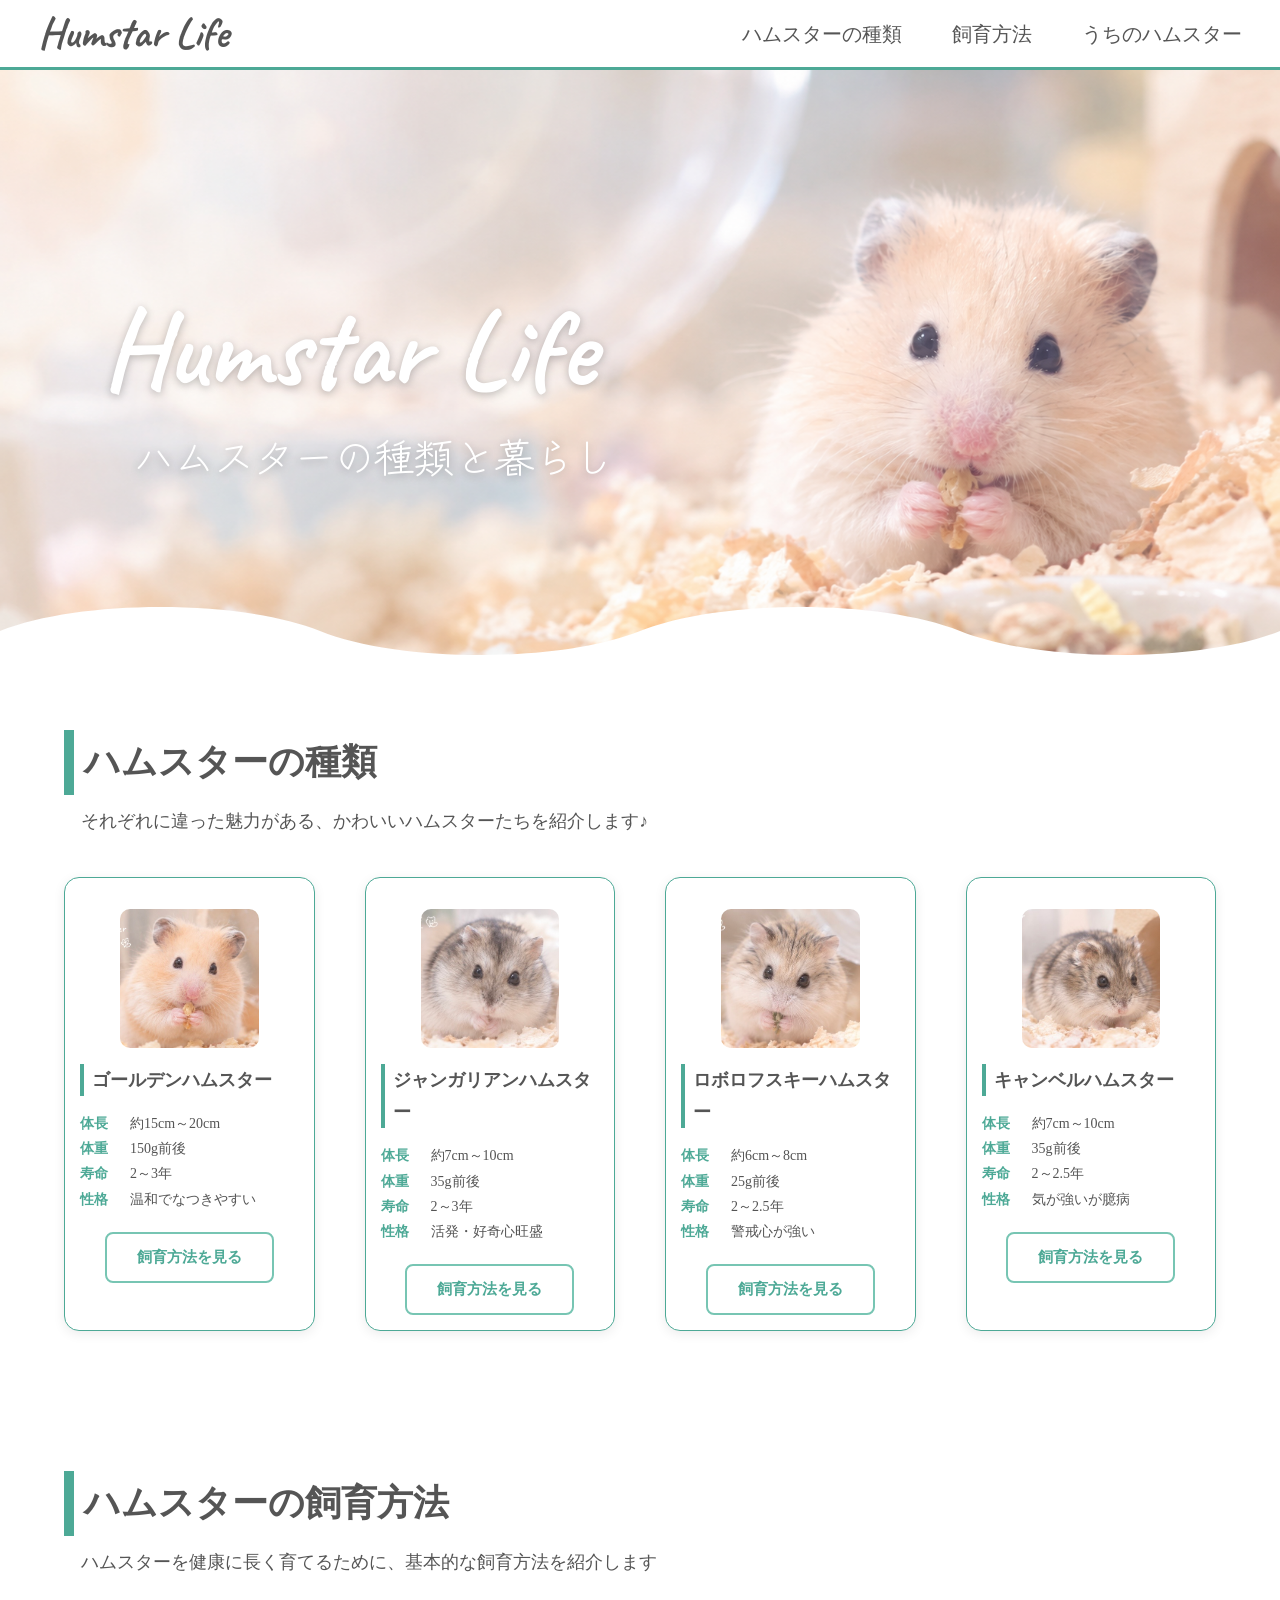
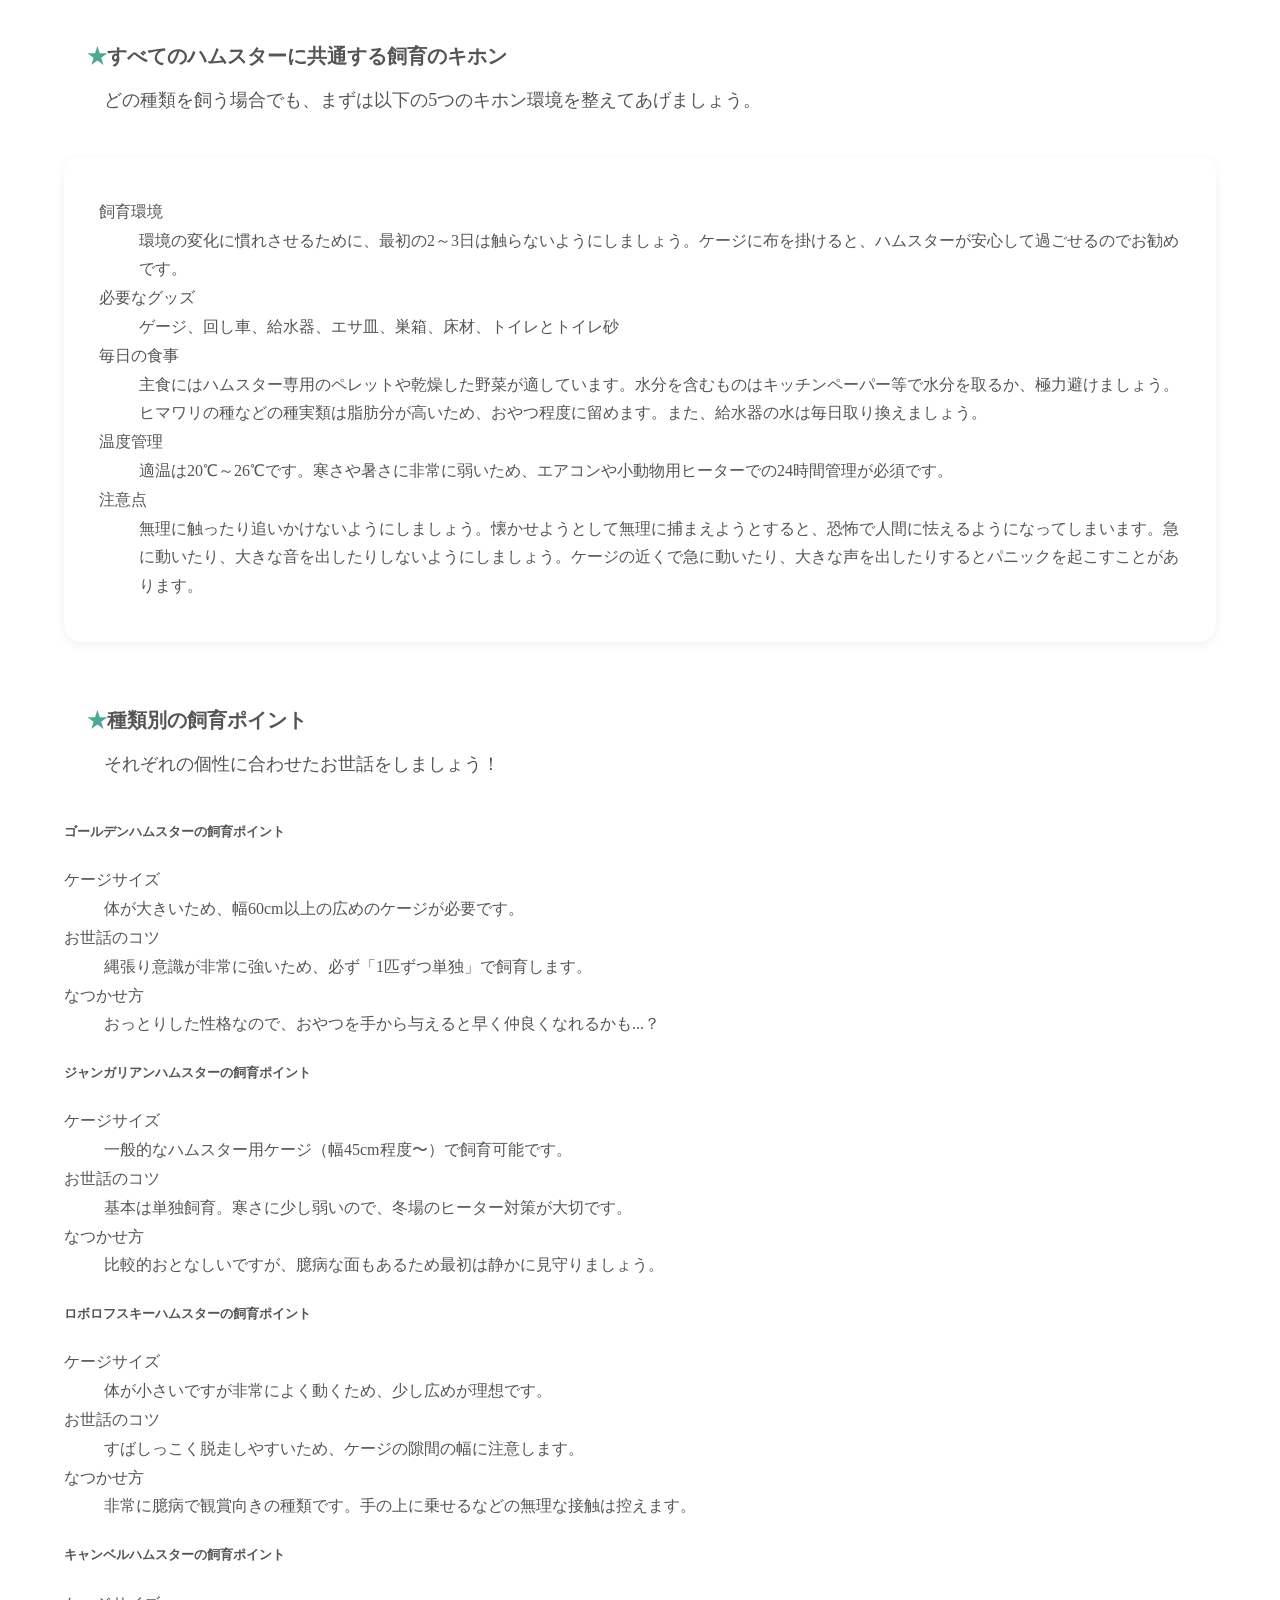
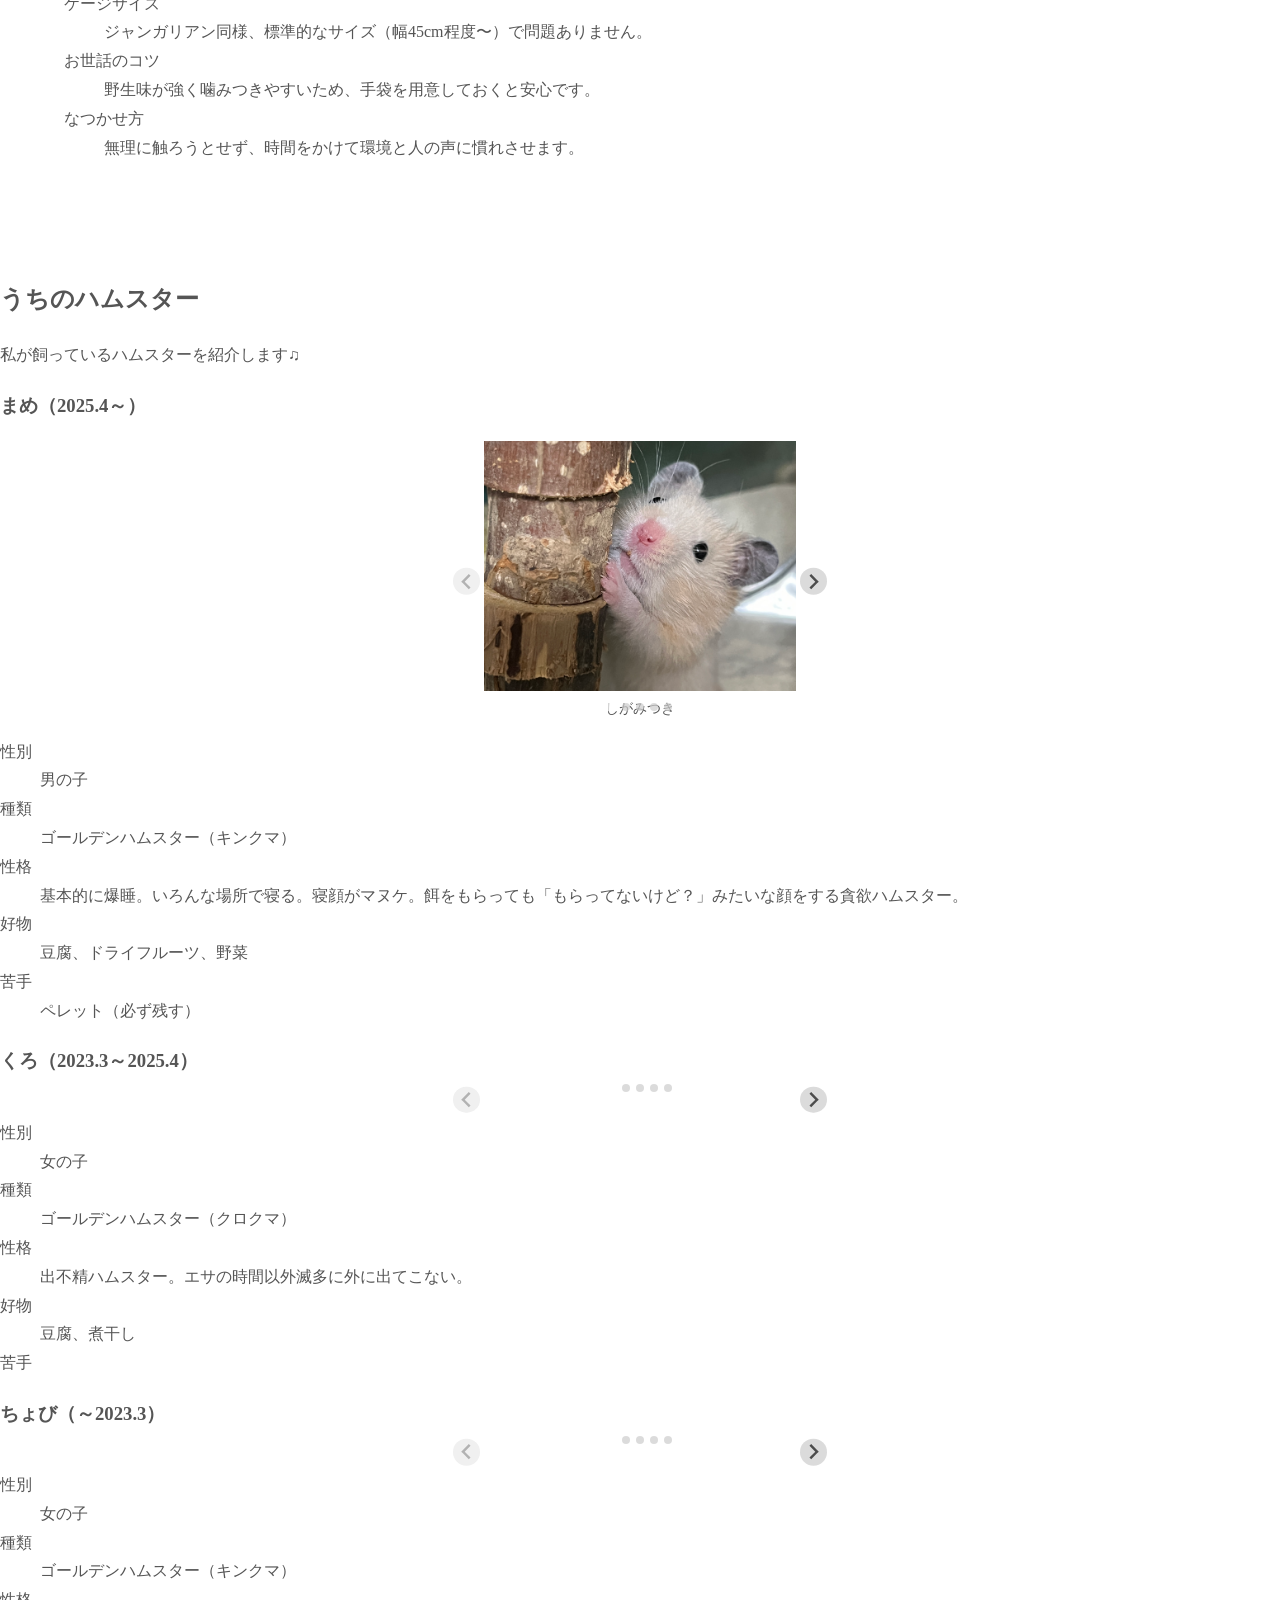
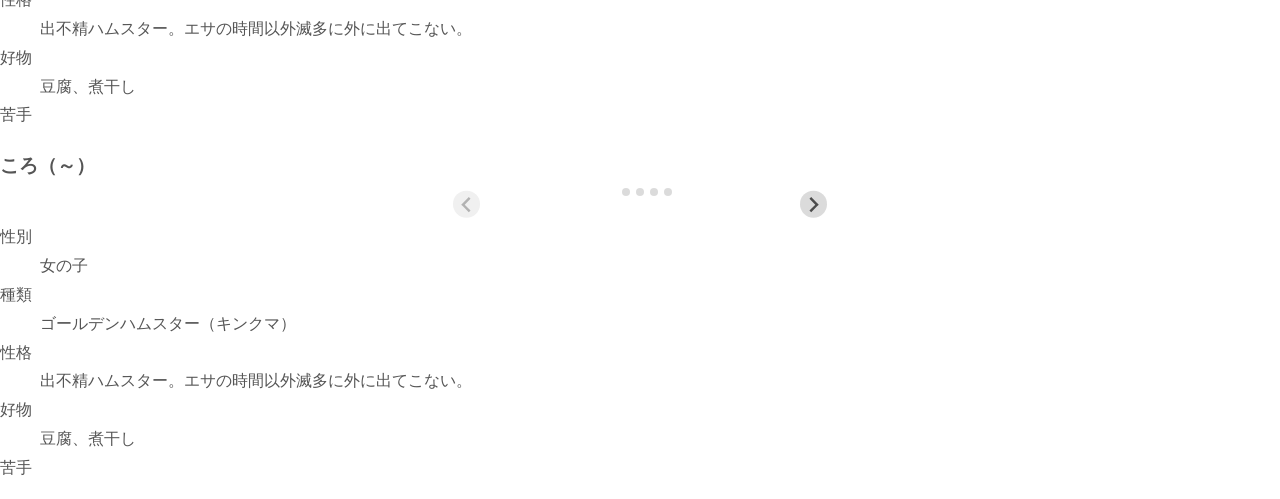
==== index.html @ 61608105 "CSS苦戦" ====
<!DOCTYPE html>
<html lang="ja">
    <head>
        <meta charset="utf-8">
        <title>Humstar Life</title>
        <link rel="stylesheet" href="style.css">
        <script src="https://cdn.jsdelivr.net/npm/@splidejs/splide@4.1.4/dist/js/splide.min.js"></script>
        <link rel="stylesheet" href="https://cdn.jsdelivr.net/npm/@splidejs/splide@4.1.4/dist/css/splide.min.css">
        <link rel="preconnect" href="https://fonts.googleapis.com">
        <link rel="preconnect" href="https://fonts.gstatic.com" crossorigin>
        <link href="https://fonts.googleapis.com/css2?family=Zen+Kurenaido&display=swap" rel="stylesheet">

        <!-- 画像スライダーを初期化 -->
        <script>
            document.addEventListener('DOMContentLoaded', function () {
                new Splide('#image-carousel-mame').mount();     //まめ
                new Splide('#image-carousel-kuro').mount();     //くろ
                new Splide('#image-carousel-chobi').mount();    //ちょび
                new Splide('#image-carousel-koro').mount();     //ころ
            });
        </script>
    </head>
    <body>

        <header class="header">
            <h1 class="humstar"><a href="#top">Humstar Life</a></h1>
            <nav class="nav">
                <ul class="header-nav">
                    <li><a href="#type">ハムスターの種類</a></li>
                    <li><a href="#breeding">飼育方法</a></li>
                    <li><a href="#my-humstar">うちのハムスター</a></li>
                </ul>
            </nav>
        </header>

        <!-- トップ画面 -->
        <div id="top" class="top">
            <h1>Humstar Life</h1>
            <p>ハムスターの種類と暮らし</p>
            <img src="images/top-hamster.png" alt="トップ画面のハムスター">
        </div>

        <!-- ハムスターの種類 -->
        <div id="type" class="type">
            <h2>ハムスターの種類</h2>
            <p>それぞれに違った魅力がある、かわいいハムスターたちを紹介します♪</p>

            <div class="card_list">
            <!-- ゴールデンハムスター-->
             <article class="card">
                <figure class="card_img">
                    <img src="images/ゴールデンハムスター.jpg" alt="ゴールデンハムスター">
                </figure>
                <h3 class="card_title">ゴールデンハムスター</h3>
                <dl class="card_meta">
                    <dt>体長</dt><dd>約15cm～20cm</dd>
                    <dt>体重</dt><dd>150g前後</dd>
                    <dt>寿命</dt><dd>2～3年</dd>
                    <dt>性格</dt><dd>温和でなつきやすい</dd>
                </dl>
                <!-- 飼育方法へ飛ばすボタン -->
                 <a href="#golden" class="button">飼育方法を見る</a>
             </article>

            <!-- ジャンガリアンハムスター-->
             <article class="card">
                <figure class="card_img">
                    <img src="images/ジャンガリアンハムスター.jpg" alt="ジャンガリアンハムスター">
                </figure>
                <h3 class="card_title">ジャンガリアンハムスター</h3>
                <dl class="card_meta">
                    <dt>体長</dt><dd>約7cm～10cm</dd>
                    <dt>体重</dt><dd>35g前後</dd>
                    <dt>寿命</dt><dd>2～3年</dd>
                    <dt>性格</dt><dd>活発・好奇心旺盛</dd>
                </dl>
                <!-- 飼育方法へ飛ばすボタン -->
                 <a href="#djungarian" class="button">飼育方法を見る</a>
             </article>

            <!-- ロボロフスキーハムスター -->
             <article class="card">
                <figure class="card_img">
                    <img src="images/ロボロフスキーハムスター.jpg" alt="ロボロフスキーハムスター">
                </figure>
                <h3 class="card_title">ロボロフスキーハムスター</h3>
                <dl class="card_meta">
                    <dt>体長</dt><dd>約6cm～8cm</dd>
                    <dt>体重</dt><dd>25g前後</dd>
                    <dt>寿命</dt><dd>2～2.5年</dd>
                    <dt>性格</dt><dd>警戒心が強い</dd>
                </dl>
                <!-- 飼育方法へ飛ばすボタン -->
                 <a href="#roborovski" class="button">飼育方法を見る</a>
             </article>

            <!-- キャンベルハムスター -->
             <article class="card">
                <figure class="card_img">
                    <img src="images/キャンベルハムスター.jpg" alt="キャンベルハムスター">
                </figure>
                <h3 class="card_title">キャンベルハムスター</h3>
                <dl class="card_meta">
                    <dt>体長</dt><dd>約7cm～10cm</dd>
                    <dt>体重</dt><dd>35g前後</dd>
                    <dt>寿命</dt><dd>2～2.5年</dd>
                    <dt>性格</dt><dd>気が強いが臆病</dd>
                </dl>
                <!-- 飼育方法へ飛ばすボタン -->
                 <a href="#Campbell's" class="button">飼育方法を見る</a>
             </article>
             </div>
        </div>

        <!-- ハムスターの飼育方法 -->
        <div id="breeding" class="breeding">
            <h2>ハムスターの飼育方法</h2>
            <p>ハムスターを健康に長く育てるために、基本的な飼育方法を紹介します</p>

            <div class="breedeing-basic">
            <!-- 飼育のキホン -->
             <h3>すべてのハムスターに共通する飼育のキホン</h3>
             <p>どの種類を飼う場合でも、まずは以下の5つのキホン環境を整えてあげましょう。</p>
            </div>
             <section class="care">
                <dl class="care-meta">
                    <dt>飼育環境</dt><dd>環境の変化に慣れさせるために、最初の2～3日は触らないようにしましょう。ケージに布を掛けると、ハムスターが安心して過ごせるのでお勧めです。</dd>
                    <dt>必要なグッズ</dt><dd>ゲージ、回し車、給水器、エサ皿、巣箱、床材、トイレとトイレ砂</dd>
                    <dt>毎日の食事</dt><dd>主食にはハムスター専用のペレットや乾燥した野菜が適しています。水分を含むものはキッチンペーパー等で水分を取るか、極力避けましょう。ヒマワリの種などの種実類は脂肪分が高いため、おやつ程度に留めます。また、給水器の水は毎日取り換えましょう。</dd>
                    <dt>温度管理</dt><dd>適温は20℃～26℃です。寒さや暑さに非常に弱いため、エアコンや小動物用ヒーターでの24時間管理が必須です。</dd>
                    <dt>注意点</dt><dd>無理に触ったり追いかけないようにしましょう。懐かせようとして無理に捕まえようとすると、恐怖で人間に怯えるようになってしまいます。急に動いたり、大きな音を出したりしないようにしましょう。ケージの近くで急に動いたり、大きな声を出したりするとパニックを起こすことがあります。</dd>
                </dl>
             </section>

            <section class="care-point">
            <!-- 種類別の飼育方法(飼育方法を見るのジャンプ先) -->
             <h4>種類別の飼育ポイント</h4>
             <p>それぞれの個性に合わせたお世話をしましょう！</p>

            <!-- ゴールデンハムスター -->
             <div id="golden" class="care-card">
                <h5>ゴールデンハムスターの飼育ポイント</h5>
                <dl class="care-meta">
                    <dt>ケージサイズ</dt><dd>体が大きいため、幅60cm以上の広めのケージが必要です。</dd>
                    <dt>お世話のコツ</dt><dd>縄張り意識が非常に強いため、必ず「1匹ずつ単独」で飼育します。</dd>
                    <dt>なつかせ方</dt><dd>おっとりした性格なので、おやつを手から与えると早く仲良くなれるかも...？</dd>
                </dl>
             </div>

            <!-- ジャンガリアンハムスター -->
             <div id="djungarian" class="care-card">
                <h5>ジャンガリアンハムスターの飼育ポイント</h5>
                <dl class="care-meta">
                    <dt>ケージサイズ</dt><dd>一般的なハムスター用ケージ（幅45cm程度〜）で飼育可能です。</dd>
                    <dt>お世話のコツ</dt><dd>基本は単独飼育。寒さに少し弱いので、冬場のヒーター対策が大切です。</dd>
                    <dt>なつかせ方</dt><dd>比較的おとなしいですが、臆病な面もあるため最初は静かに見守りましょう。</dd>
                </dl>
             </div>

            <!-- ロボロフスキーハムスター -->
             <div id="roborovski" class="care-card">
                <h5>ロボロフスキーハムスターの飼育ポイント</h5>
                <dl class="care-meta">
                    <dt>ケージサイズ</dt><dd>体が小さいですが非常によく動くため、少し広めが理想です。</dd>
                    <dt>お世話のコツ</dt><dd>すばしっこく脱走しやすいため、ケージの隙間の幅に注意します。</dd>
                    <dt>なつかせ方</dt><dd>非常に臆病で観賞向きの種類です。手の上に乗せるなどの無理な接触は控えます。</dd>
                </dl>
             </div>

            <!-- キャンベルハムスター -->
             <div id="Campbell's" class="care-card">
                <h5>キャンベルハムスターの飼育ポイント</h5>
                <dl class="care-meta">
                    <dt>ケージサイズ</dt><dd>ジャンガリアン同様、標準的なサイズ（幅45cm程度〜）で問題ありません。</dd>
                    <dt>お世話のコツ</dt><dd>野生味が強く噛みつきやすいため、手袋を用意しておくと安心です。</dd>
                    <dt>なつかせ方</dt><dd>無理に触ろうとせず、時間をかけて環境と人の声に慣れさせます。</dd>
                </dl>
             </div>

            </section>

        </div>

        <!-- うちのハムスター -->
        <div id="my-humstar" class="my-humstar">
            <h2>うちのハムスター</h2>
            <p>私が飼っているハムスターを紹介します♫</p>

            <!-- まめ -->
             <div class="my-humstar-list">
                <article class="my-humstar-card">
                    <h3 class="my-humstar-title">まめ（2025.4～）</h3>
                    <!-- 画像スライダー -->
                    <section id="image-carousel-mame" class="splide" aria-label="まめの写真">
                        <div class="splide__track">
                            <ul class="splide__list">
                                <li class="splide__slide"><img src="images/しがみつき.jpg" alt="まめ_しがみつき"><div>しがみつき</div></li>
                                <li class="splide__slide"><img src="images/ほうれん草.jpg" alt="まめ_ほうれん草"><div>ほうれん草</div></li>
                                <li class="splide__slide"><img src="images/キャベツ.jpg" alt="まめ_キャベツ"><div>キャベツ</div></li>
                                <li class="splide__slide"><img src="images/マヌケな寝顔.jpg" alt="まめ_マヌケな寝顔"><div>マヌケな寝顔</div></li>
                                <li class="splide__slide"><img src="images/伸びるまめ.jpg" alt="まめ_伸びるまめ"><div>伸びるまめ</div></li>
                            </ul>
                        </div>
                    </section>

                    <dl class="my-humstar_meta">
                        <dt>性別</dt><dd>男の子</dd>
                        <dt>種類</dt><dd>ゴールデンハムスター（キンクマ）</dd>
                        <dt>性格</dt><dd>基本的に爆睡。いろんな場所で寝る。寝顔がマヌケ。餌をもらっても「もらってないけど？」みたいな顔をする貪欲ハムスター。</dd>
                        <dt>好物</dt><dd>豆腐、ドライフルーツ、野菜</dd>
                        <dt>苦手</dt><dd>ペレット（必ず残す）</dd>
                    </dl>
                </article>
             </div>
            <!-- くろ -->
             <div class="my-humstar-list">
                <article class="my-humstar-card">
                    <h3 class="my-humstar-title">くろ（2023.3～2025.4）</h3>
                    <!-- 画像スライダー -->
                     <section id="image-carousel-kuro" class="splide" aria-label="くろの写真">
                        <div class="splide__track">
                            <ul class="splide__list">
                                <li class="splide__slide"><img src="" alt=""><div></div></li>
                                <li class="splide__slide"><img src="" alt=""><div></div></li>
                                <li class="splide__slide"><img src="" alt=""><div></div></li>
                                <li class="splide__slide"><img src="" alt=""><div></div></li>
                                <li class="splide__slide"><img src="" alt=""><div></div></li>
                            </ul>
                        </div>
                     </section>

                     <dl class="my-humstar_meta">
                        <dt>性別</dt><dd>女の子</dd>
                        <dt>種類</dt><dd>ゴールデンハムスター（クロクマ）</dd>
                        <dt>性格</dt><dd>出不精ハムスター。エサの時間以外滅多に外に出てこない。</dd>
                        <dt>好物</dt><dd>豆腐、煮干し</dd>
                        <dt>苦手</dt><dd></dd>
                     </dl>
                </article>
             </div>

            <!-- ちょび -->
             <div class="my-humstar-list">
                <article class="my-humstar-card">
                    <h3 class="my-humstar-title">ちょび（～2023.3）</h3>
                    <!-- 画像スライダー -->
                     <section id="image-carousel-chobi" class="splide" aria-label="ちょびの写真">
                         <div class="splide__track">
                             <ul class="splide__list">
                                 <li class="splide__slide"><img src="" alt=""><div></div></li>
                                 <li class="splide__slide"><img src="" alt=""><div></div></li>
                                 <li class="splide__slide"><img src="" alt=""><div></div></li>
                                 <li class="splide__slide"><img src="" alt=""><div></div></li>
                                 <li class="splide__slide"><img src="" alt=""><div></div></li>
                             </ul>
                         </div>
                     </section> 

                     <dl class="my-humstar_meta">
                        <dt>性別</dt><dd>女の子</dd>
                        <dt>種類</dt><dd>ゴールデンハムスター（キンクマ）</dd>
                        <dt>性格</dt><dd>出不精ハムスター。エサの時間以外滅多に外に出てこない。</dd>
                        <dt>好物</dt><dd>豆腐、煮干し</dd>
                        <dt>苦手</dt><dd></dd>
                     </dl>
                </article>
             </div>

            <!-- ころ -->
             <div class="my-humstar-list">
                <article class="my-humstar-card">
                    <h3 class="my-humstar-title">ころ（～）</h3>
                    <!-- 画像スライダー -->
                     <section id="image-carousel-koro" class="splide" aria-label="ころの写真">
                        <div class="splide__track">
                            <ul class="splide__list">
                                <li class="splide__slide"><img src="" alt=""><div></div></li>
                                <li class="splide__slide"><img src="" alt=""><div></div></li>
                                <li class="splide__slide"><img src="" alt=""><div></div></li>
                                <li class="splide__slide"><img src="" alt=""><div></div></li>
                                <li class="splide__slide"><img src="" alt=""><div></div></li>
                            </ul>
                        </div>
                     </section>

                     <dl class="my-humstar_meta">
                        <dt>性別</dt><dd>女の子</dd>
                        <dt>種類</dt><dd>ゴールデンハムスター（キンクマ）</dd>
                        <dt>性格</dt><dd>出不精ハムスター。エサの時間以外滅多に外に出てこない。</dd>
                        <dt>好物</dt><dd>豆腐、煮干し</dd>
                        <dt>苦手</dt><dd></dd>
                     </dl>
                </article>  
             </div>
            
        </div>
        
    </body>
</html>
---- style.css ----
@import url('https://fonts.googleapis.com/css2?family=Caveat&display=swap');

/*======
全体
========*/
*{
  box-sizing: border-box;
}

html{
  scroll-behavior: smooth; /*リンクをクリックしたときのスクロールを滑らかにする*/
  scroll-padding-top: 70px; /* ヘッダーの高さ分だけ余白を作る */
}

body{
  margin: 0;
  background: #ffffff; /*背景色*/
  color: #555;         /*文字色*/
  /*font: ;*/
  line-height: 1.8;       /*行間*/
}

img{
  max-width: 100%;        /*親要素から画像がはみ出さないようにする*/
  display: block;
}

a{
  color: inherit;          /*リンクの文字色を親要素の文字色に合わせる*/
  text-decoration: none;   /*リンクの下線を消す*/
}

/*======
ヘッダーーーーーーーーー！！！！！
========*/
.header{
  position: sticky;         /*スクロールしても上部にヘッダーを残す*/
  top: 0;                   /*一番上に固定*/
  z-index: 1000;            /*ヘッダーをほかの要素より上に出す*/
  display: flex;            /*ヘッダーの要素を横並びにする*/
  align-items: center;      /*縦方向の位置を中央にする*/
  justify-content: space-between;
  width: 100%;              /*ヘッダーの横幅を画面いっぱいにする*/
  height: 70px;             /*高さ*/
  padding: 0 3%;            /*左右に余白を作る*/
  background: #ffffff;
  border-bottom: 3px solid #4da996;

}


/*ヘッダーのタイトル部分*/

.humstar{
  margin: 0;
  padding: 0;
  font-size: 43px;
  font-weight: 700;
  font-family: 'Caveat', cursive;
}

/*リンクエリア*/
.nav{
  margin-left: auto;
}

.header-nav{
  display: flex;
  align-items: center;
  gap: 50px;
  margin: 0;
  padding: 0;
  list-style: none;         /*リンク横の・を消す*/
  white-space: nowrap;
}

.header-nav a{
  position: relative;
  font-size: 20px;
  font-weight: 500;
  transition: color 0.2s ease; /*マウスを乗せたときに色がゆっくり変化する*/
}


/*ヘッダーリンクホバー*/
.header-nav a:hover{
  color: #4da996;
}


/*リンクの下線を隠しておく*/
.header-nav a::after{
  content: "";
  position: absolute;
  left: 0;
  bottom: -6px;
  width: 0;
  height: 2px;
  background: #77c5b3;
  border-radius: 10px;
  transition: width 0.2s ease;
}


/*マウスを乗せたら下線を伸ばす*/
.header-nav a:hover::after {
    width: 100%;
}

/*======
トップ画面
========*/
.top{
  position: relative;
  width: 100%;
  height: 600px;
  overflow: hidden;
}

/*トップの画像下の波*/
.top::after{
  content: "";
  position: absolute;
  z-index: 3;
  left: 0;
  bottom: -1px;
  width: 100%;
  height: 80px;

  background: url("data:image/svg+xml,%3Csvg xmlns='http://www.w3.org/2000/svg' viewBox='0 0 1440 100' preserveAspectRatio='none'%3E%3Cpath fill='%23ffffff' d='M0,50 C90,10 270,10 360,50 C450,90 630,90 720,50 C810,10 990,10 1080,50 C1170,90 1350,90 1440,50 L1440,100 L0,100 Z'/%3E%3C/svg%3E")
    no-repeat center bottom / 100% 100%;
}

.top img{
  width: 100%;
  height: 600px;
  object-fit: cover;
}

/*タイトルとキャッチコピーを写真の上に置く*/
.top h1{
  position: absolute;
  z-index: 2;
  top: 180px;
  left: 8%;
  font-family: 'Caveat', cursive;
  text-shadow: 0 2px 8px rgba(0, 0, 0, 0.25); /*text-shadow: 横のずれ 縦のずれ ぼかし 色;*/

  margin: 0;

  font-size: 110px;
  font-weight: 700;
  color: #ffffff;
}

.top p{
  position: absolute;
  z-index: 2;
  top: 350px;
  left: 10.5%;
  font-family: 'Zen Kurenaido', sans-serif;
  text-shadow: 0 2px 8px rgba(0, 0, 0, 0.25);

  margin: 0;

  font-size: 40px;
  font-weight:500;
  color: #ffffff;
}

/*======
ハムスターの種類
========*/
.type{
  padding: 60px 5% 80px;
}

.type h2{
  margin: 0 0 10px;
  font-size: 36px;
  border-left: 10px solid #4da996;
  padding-left: 10px;
}

.type > p{
  margin: 0 0 40px;
  padding-left: 1.5%;
  font-size: 18px;
}

.card_list{
  display: flex;
  gap: 50px;

  max-width: 1200px;
  margin: 0 auto;
}

.card{
  flex: 1;
  min-width: 0;

  padding: 15px;
  background: #ffffff;
  border:1px solid#4da996;
  border-radius: 15px;

  box-shadow: 0 3px 12px rgba(0, 0, 0, 0.08);
}

.card_img img{
  width: 100%;
  height: 180%;

  object-fit: cover;
  border-radius: 10px;
}

.card_title{
  margin: 0 0 15px;
  font-size: 18px;
  border-left: 4px solid #4da996;
  padding-left: 8px;
}

.card_meta{
  display: grid;
  grid-template-columns: 50px 1fr;

  margin: 0;
  font-size: 14px;
}

.card_meta dt{
  color: #4da996;
  font-weight: 600;
}

.card_meta dd{
  margin: 0;
}

.button{
  position: relative;
  display: block;
  width: fit-content;
  margin: 20px auto 0;
  padding: 10px 30px;

  font-size: 15px;
  font-weight: bold;
  text-align: center;
  cursor: pointer;

  color: #4da996;
  background: #ffffff;
  border: 2px solid #77c5b3;
  border-radius: 8px;

  transition: all 0.4s ease;
}

/*ボタンホバー時*/
.button:hover{
  color: #ffffff;
  background: #4da996;
  border-color: #4da996;
}

/*======
飼育方法
========*/
.breeding{
  padding: 60px 5% 80px;
}

.breeding h2{
  margin: 0 0 10px;
  font-size: 36px;
  border-left: 10px solid #4da996;
  padding-left: 10px;
}

.breeding > p{
  margin: 0 0 40px;
  padding-left: 1.5%;
  font-size: 18px;
}

.breedeing-basic > p{
  margin: 0 0 40px;
  padding-left: 3.5%;
  font-size: 18px;
}

.breedeing-basic h3{
  margin: 0 0 10px;
  font-size: 20px;
  padding-top: 20px;
  padding-left: 2%; 
}
.breedeing-basic h3::before{
  content: "★";
  color: #4da996;
  max-width: 5px;
}

.care-point h4{
  margin: 0 0 10px;
  font-size: 20px;
  padding-top: 30px;
  padding-left: 2%; 
}
.care-point h4::before{
  content: "★";
  color: #4da996;
  max-width: 5px;
}

.care-point > p{
  margin: 0 0 40px;
  padding-left: 3.5%;
  font-size: 18px;
}
/* 飼育方法カード */
.care{
  max-width: 1200px;
  margin: 0 auto 30px;
  padding: 25px 35px;

  background: 2px solid #d5ebe5;
  border-radius: 18px;

  box-shadow: 0 3px 12px rgba(0, 0, 0, 0.06);
}

/*======
スライダー
========*/
/* スライダー全体 */
.splide {
    max-width: 400px;
    margin: 0 auto;
}


/* スライド */
.splide__slide {
    text-align: center;
}

/* スライダー内の画像 */
.splide__slide img {
    width: 100%;
    max-height: 250px;
    object-fit: contain;
    display: block;
    margin: 0 auto;
}


/* 画像の下のキャプション */
.splide__slide div {
    font-size: 0.85rem;
    margin-top: 6px;
}
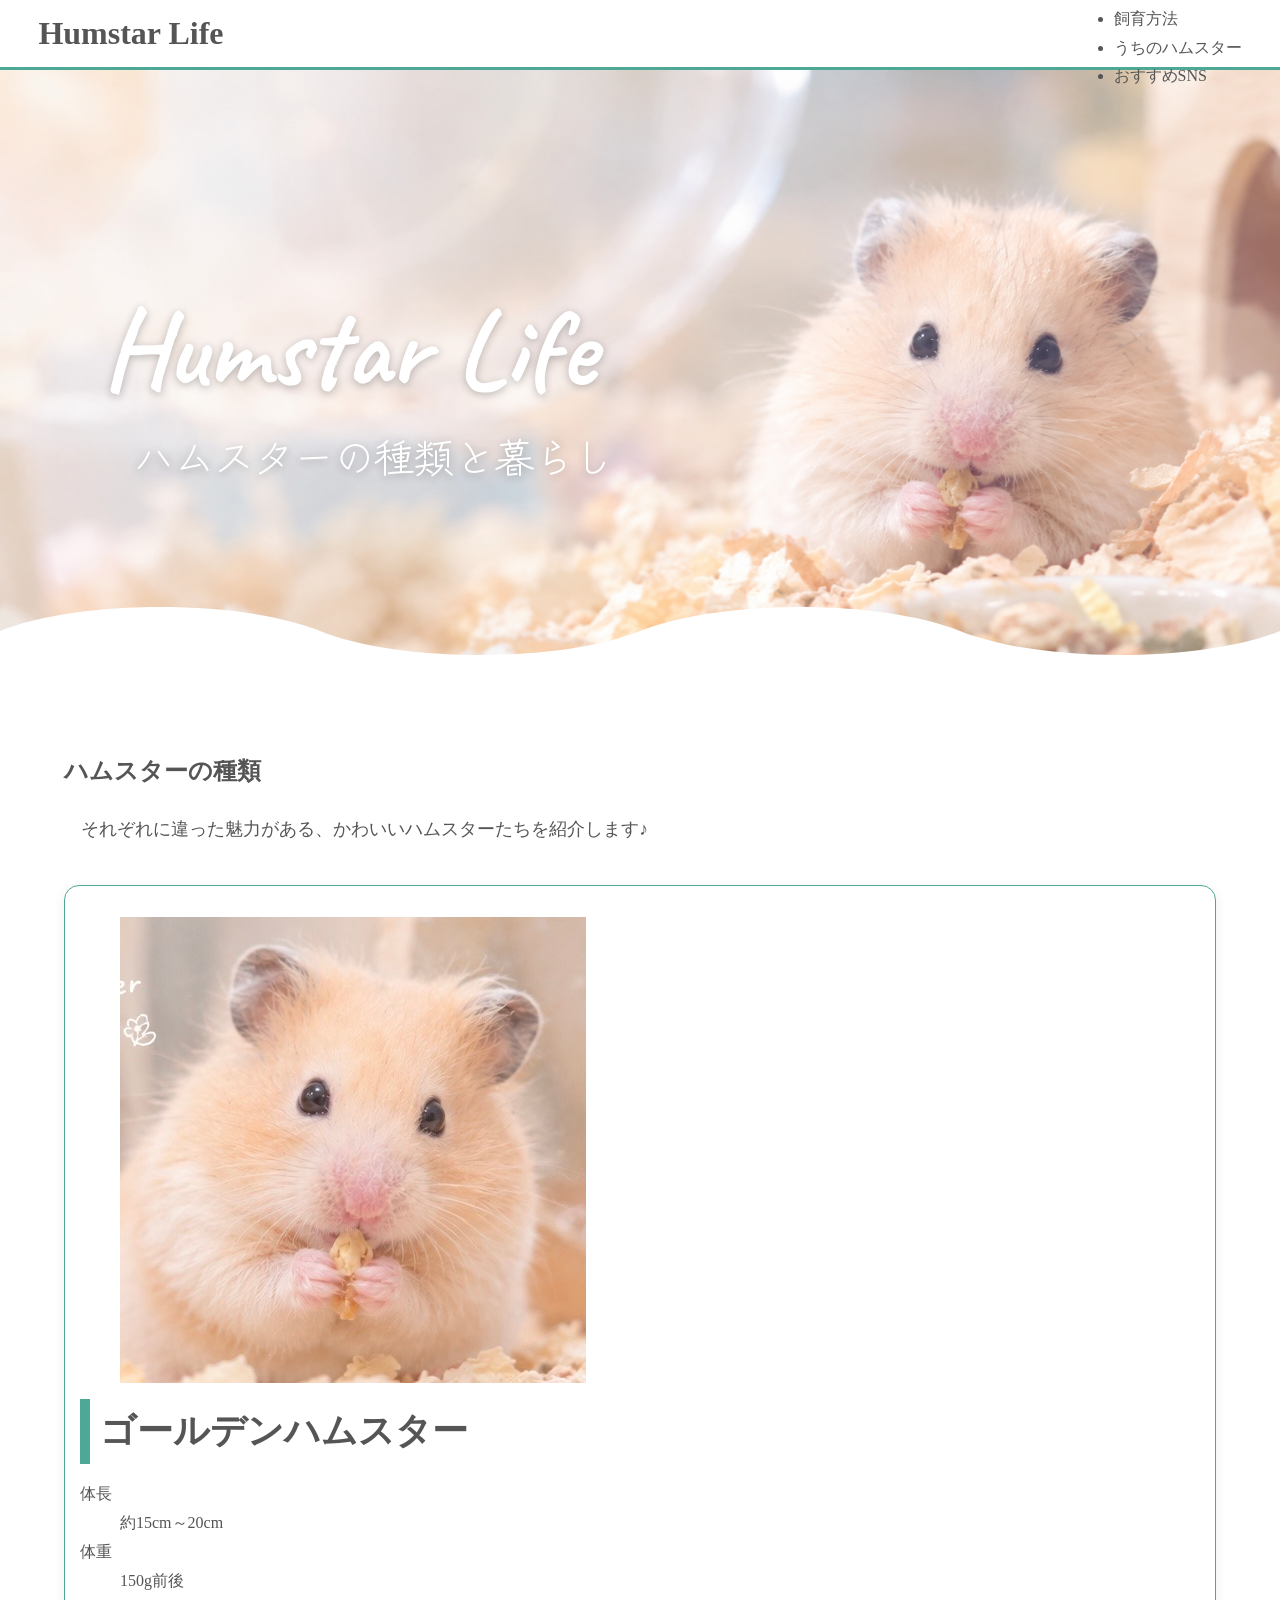
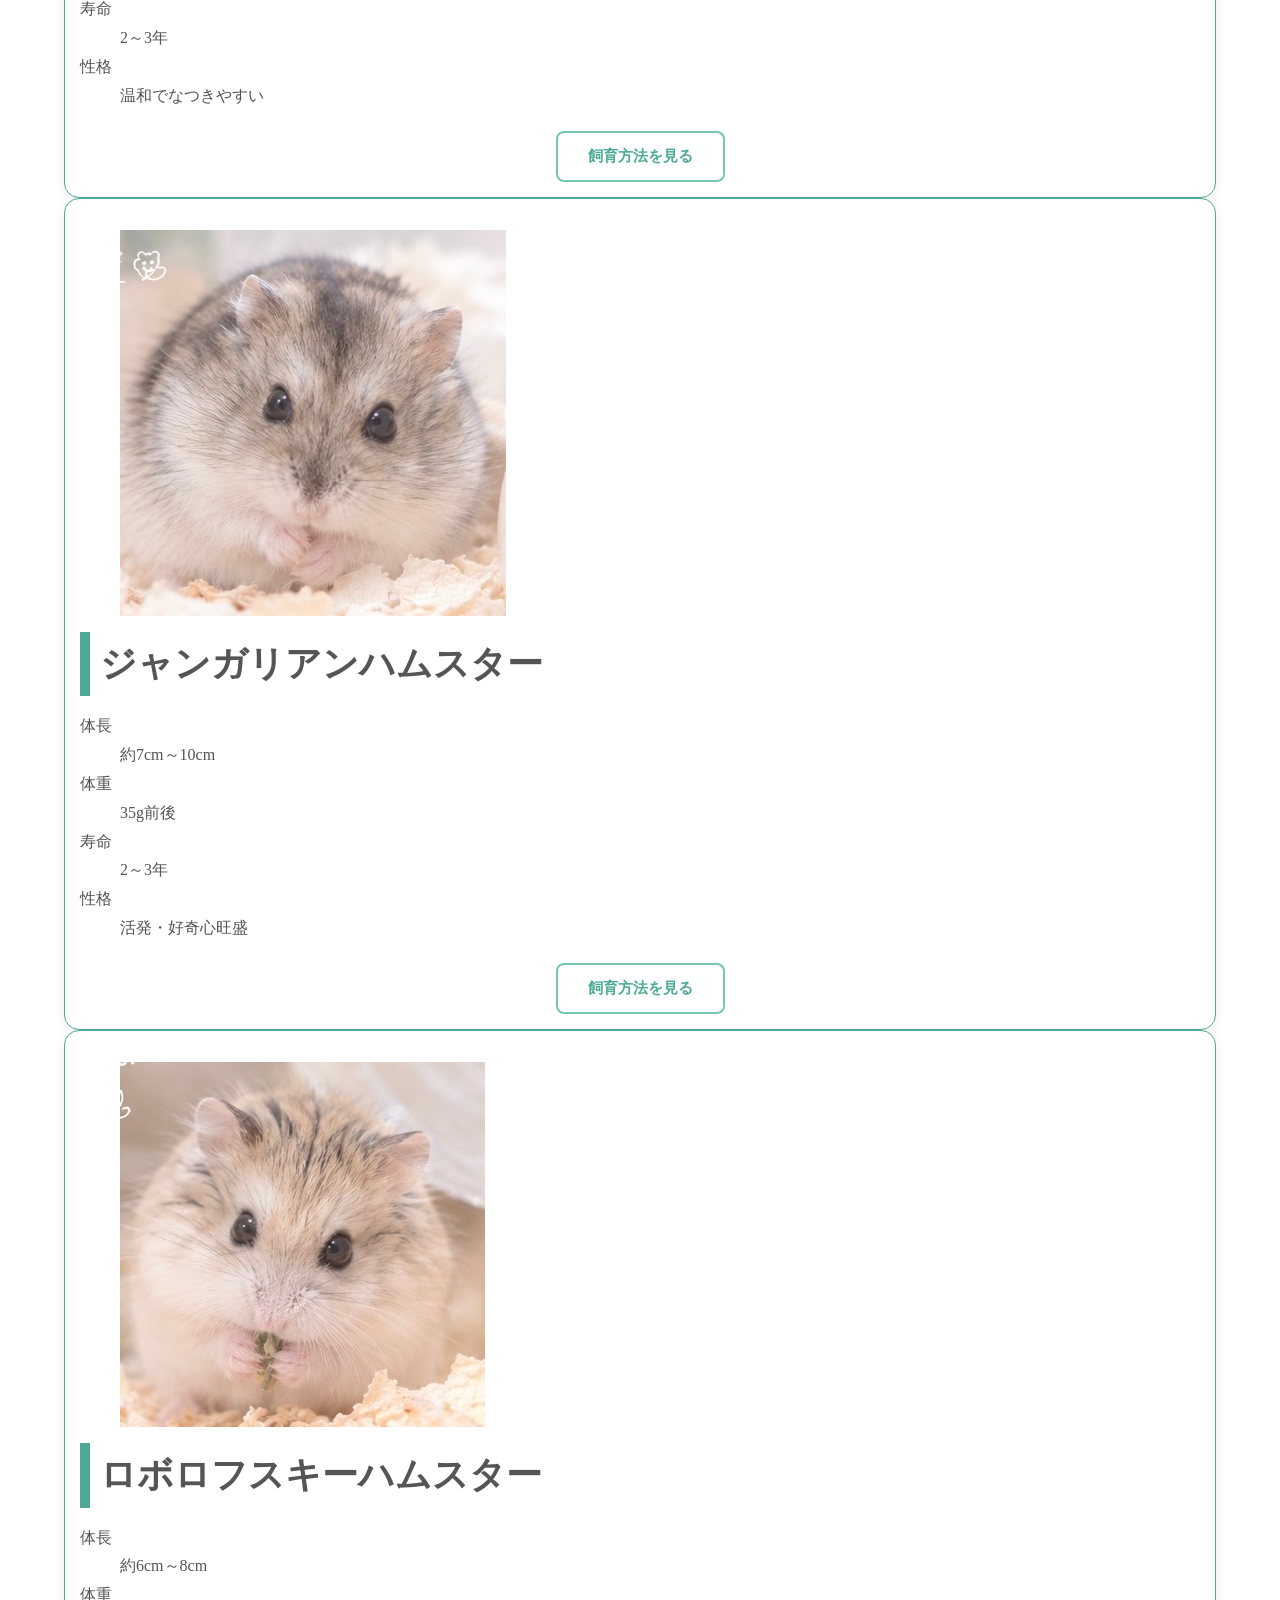
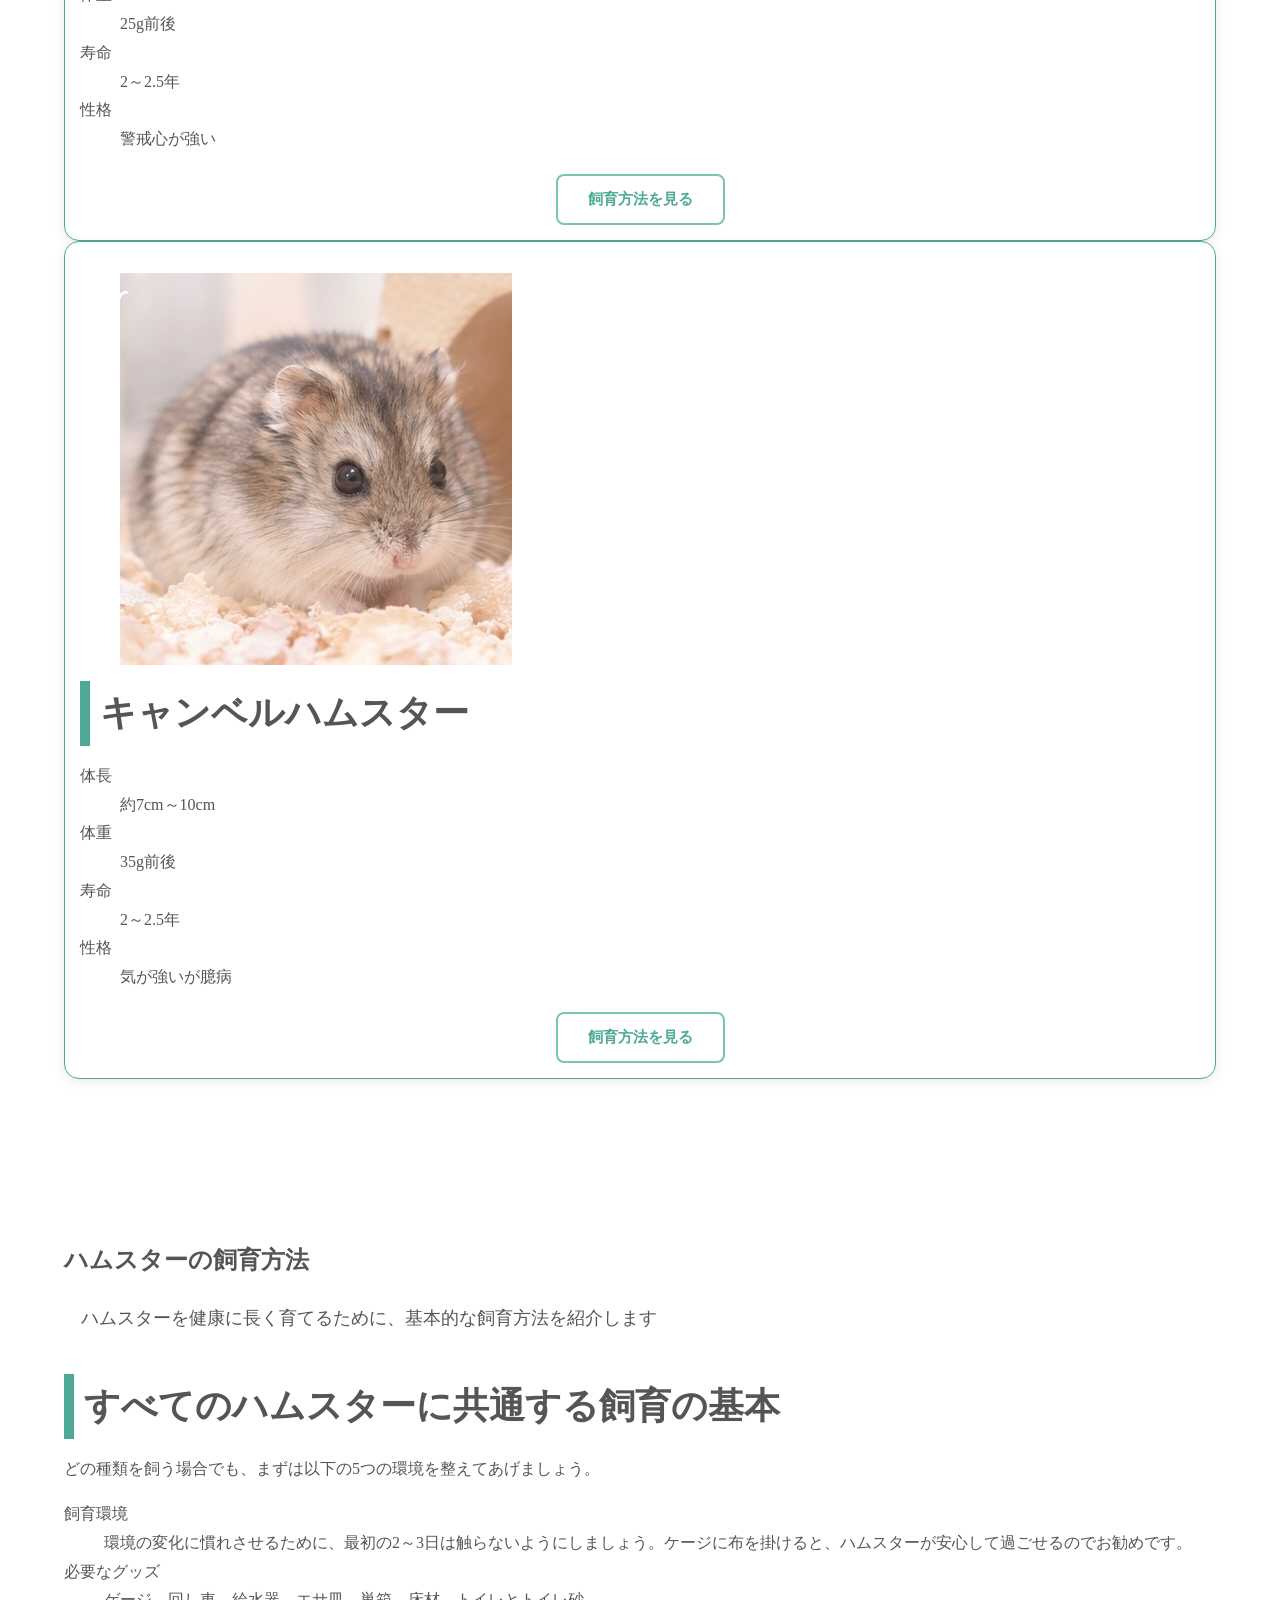
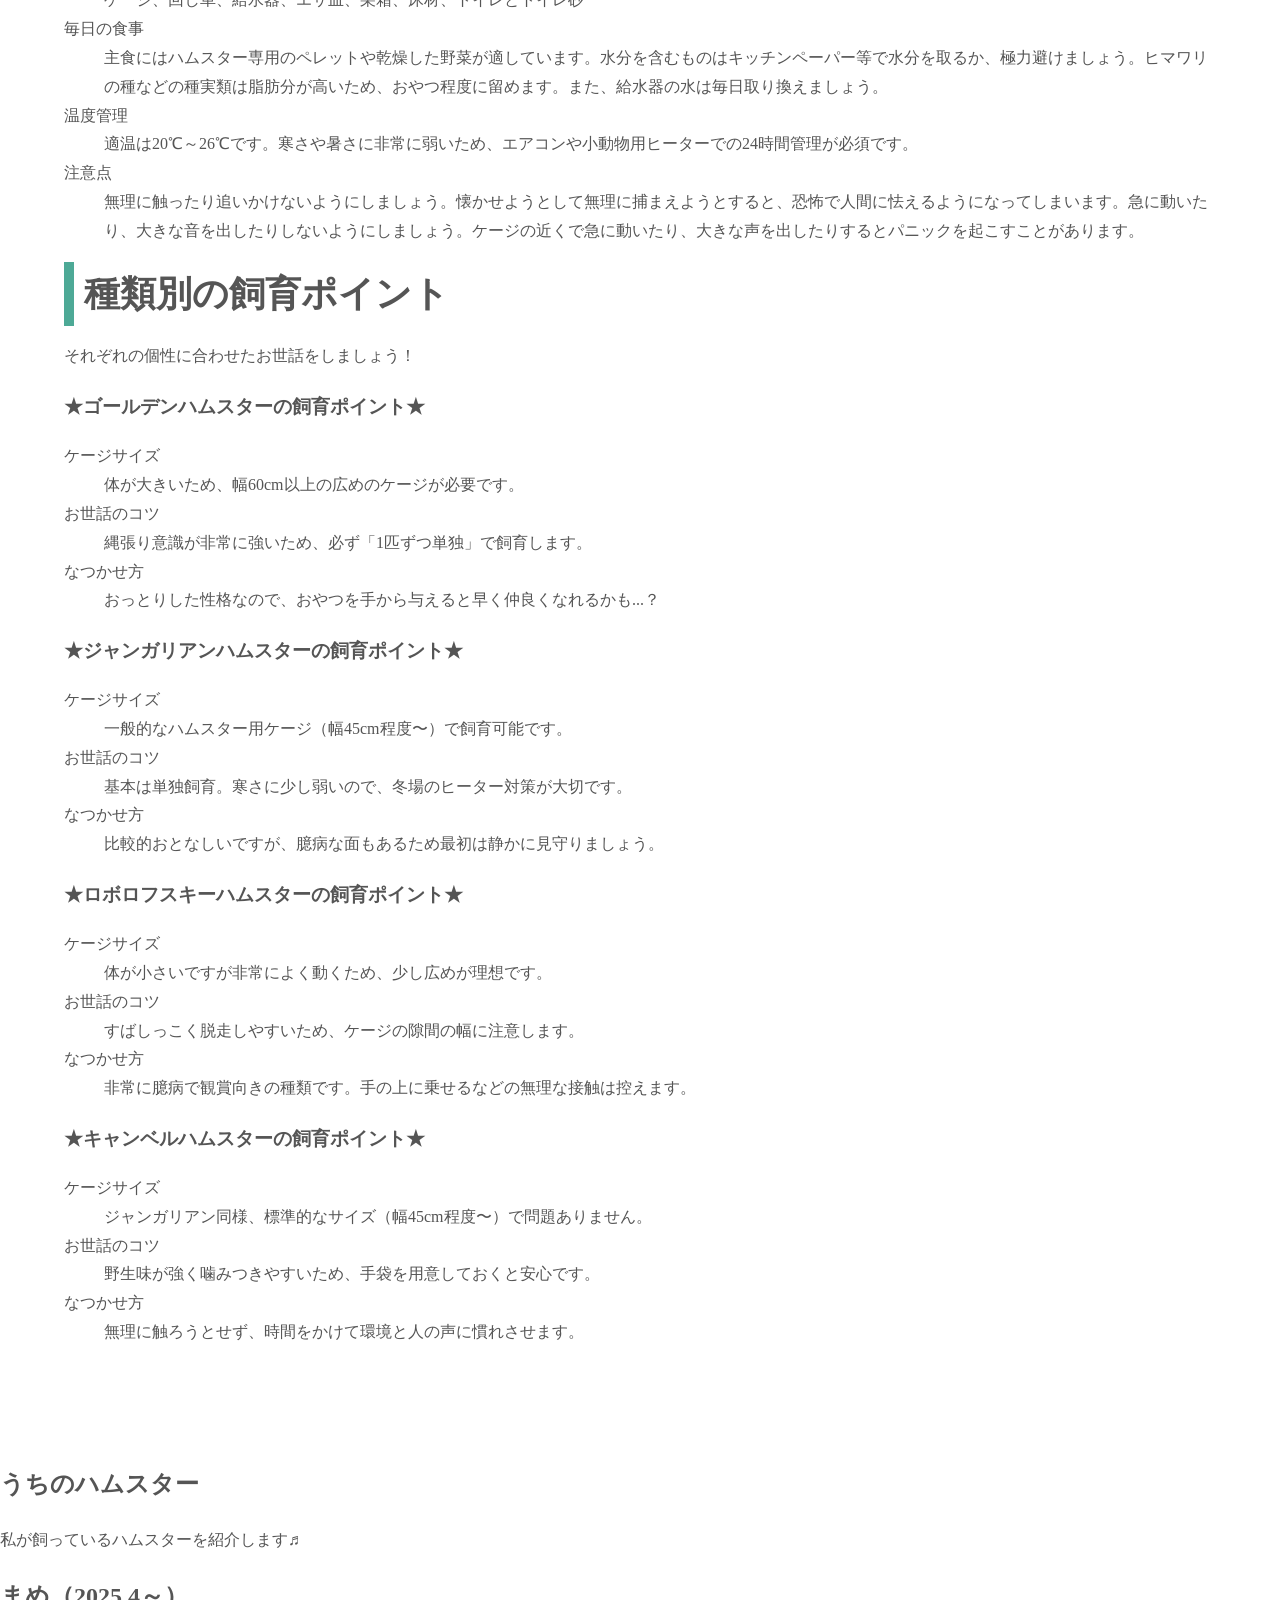
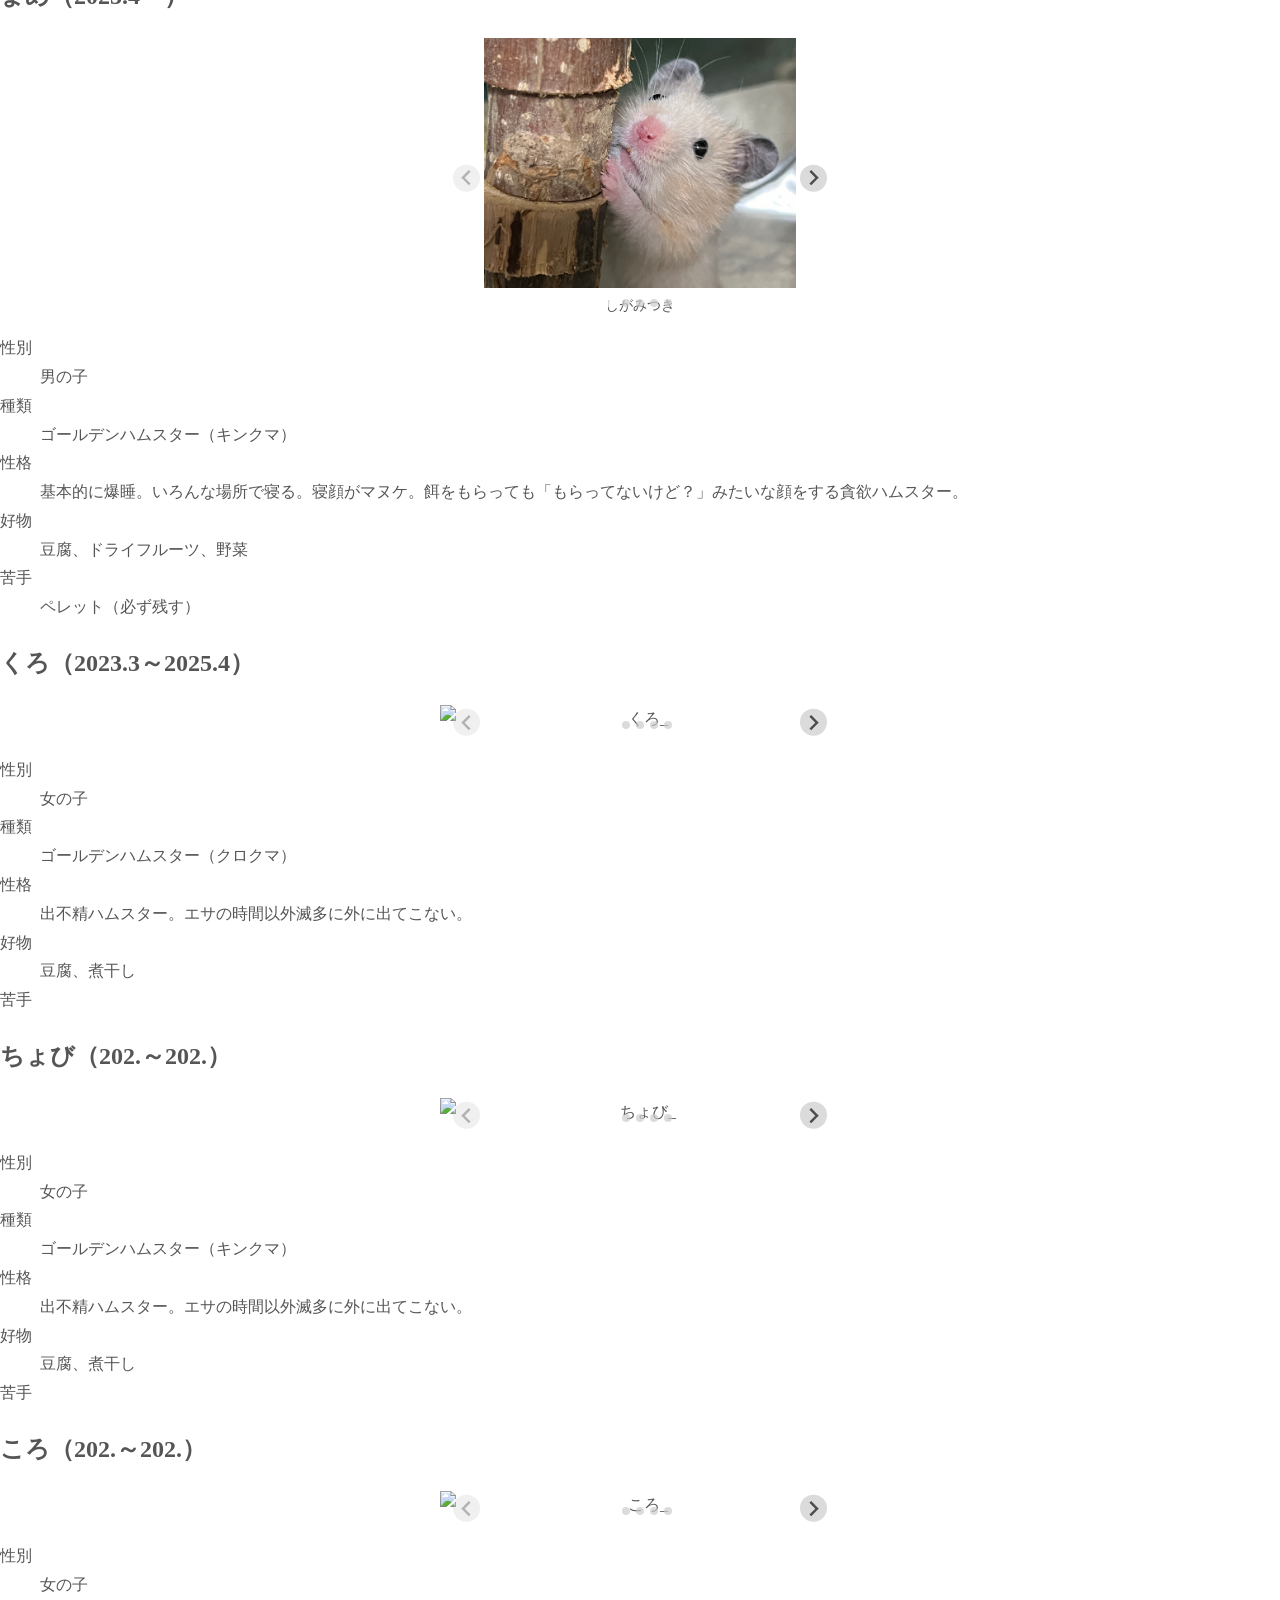
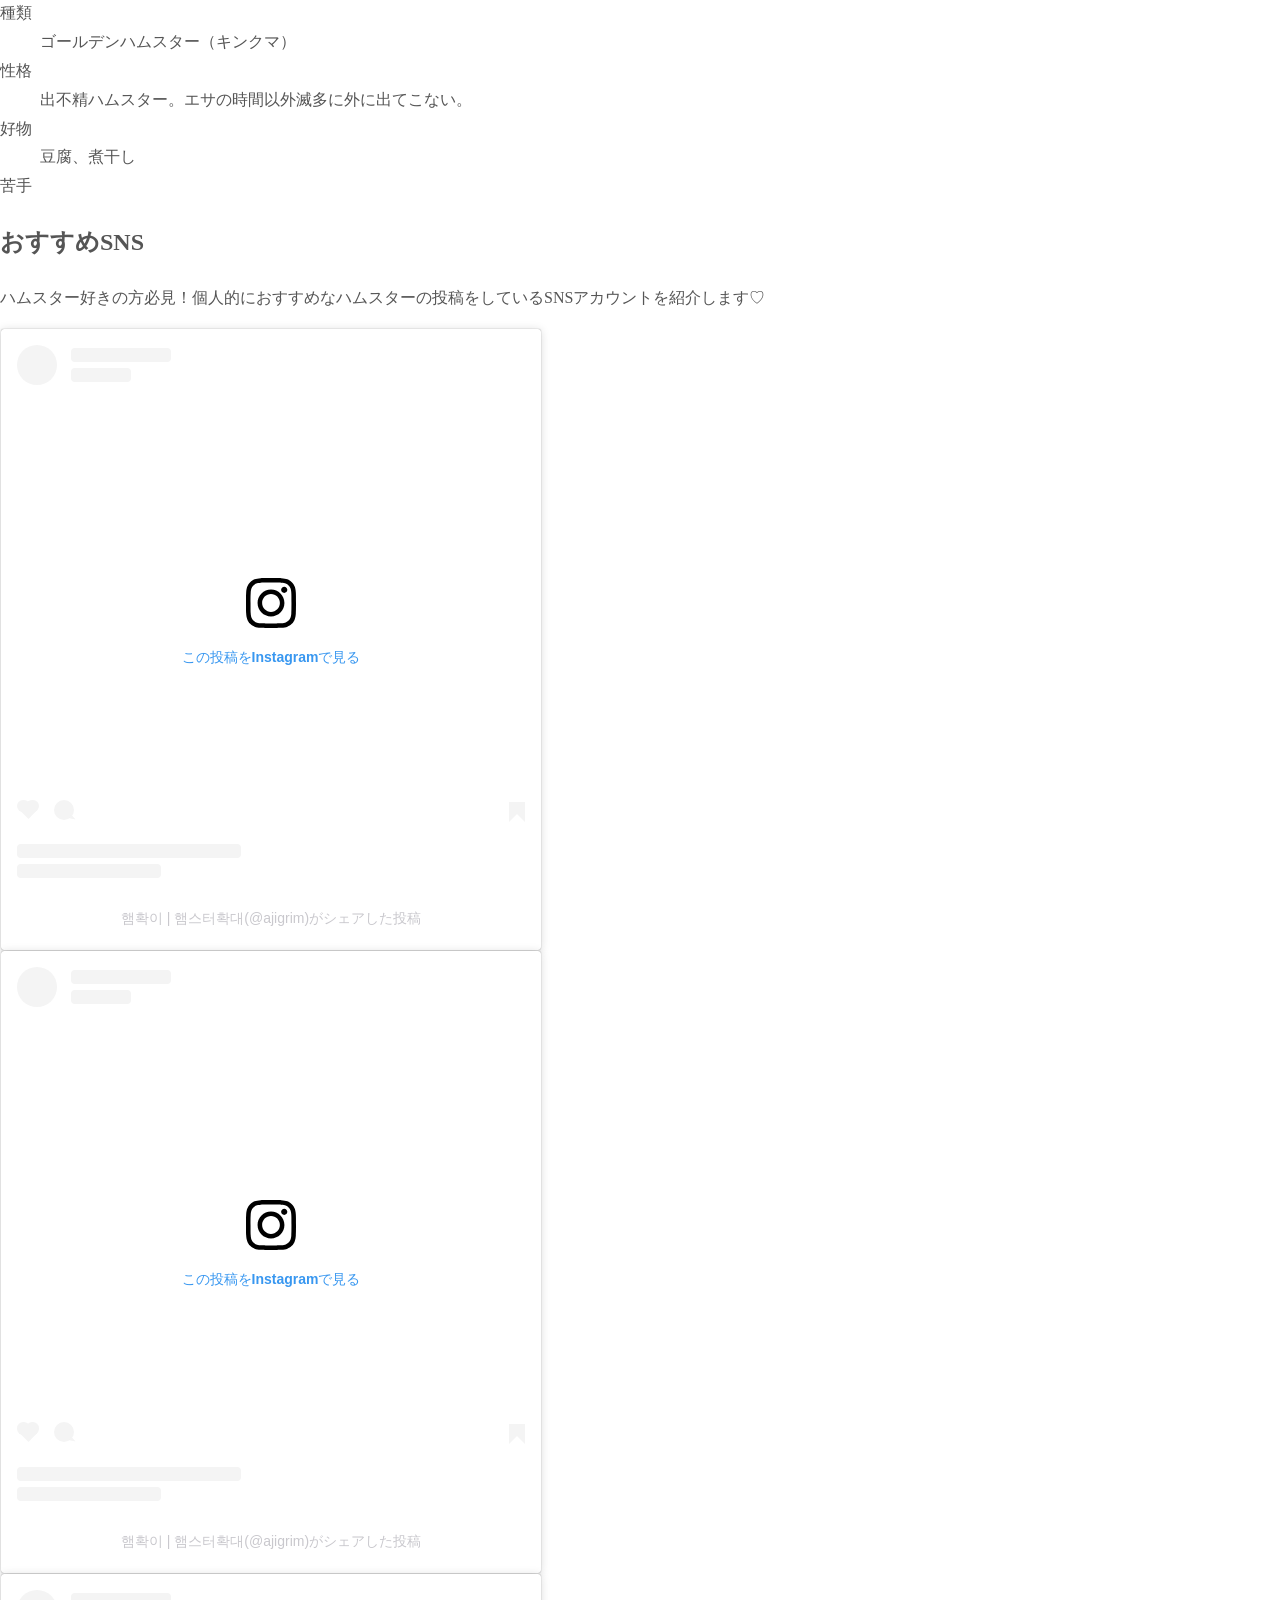
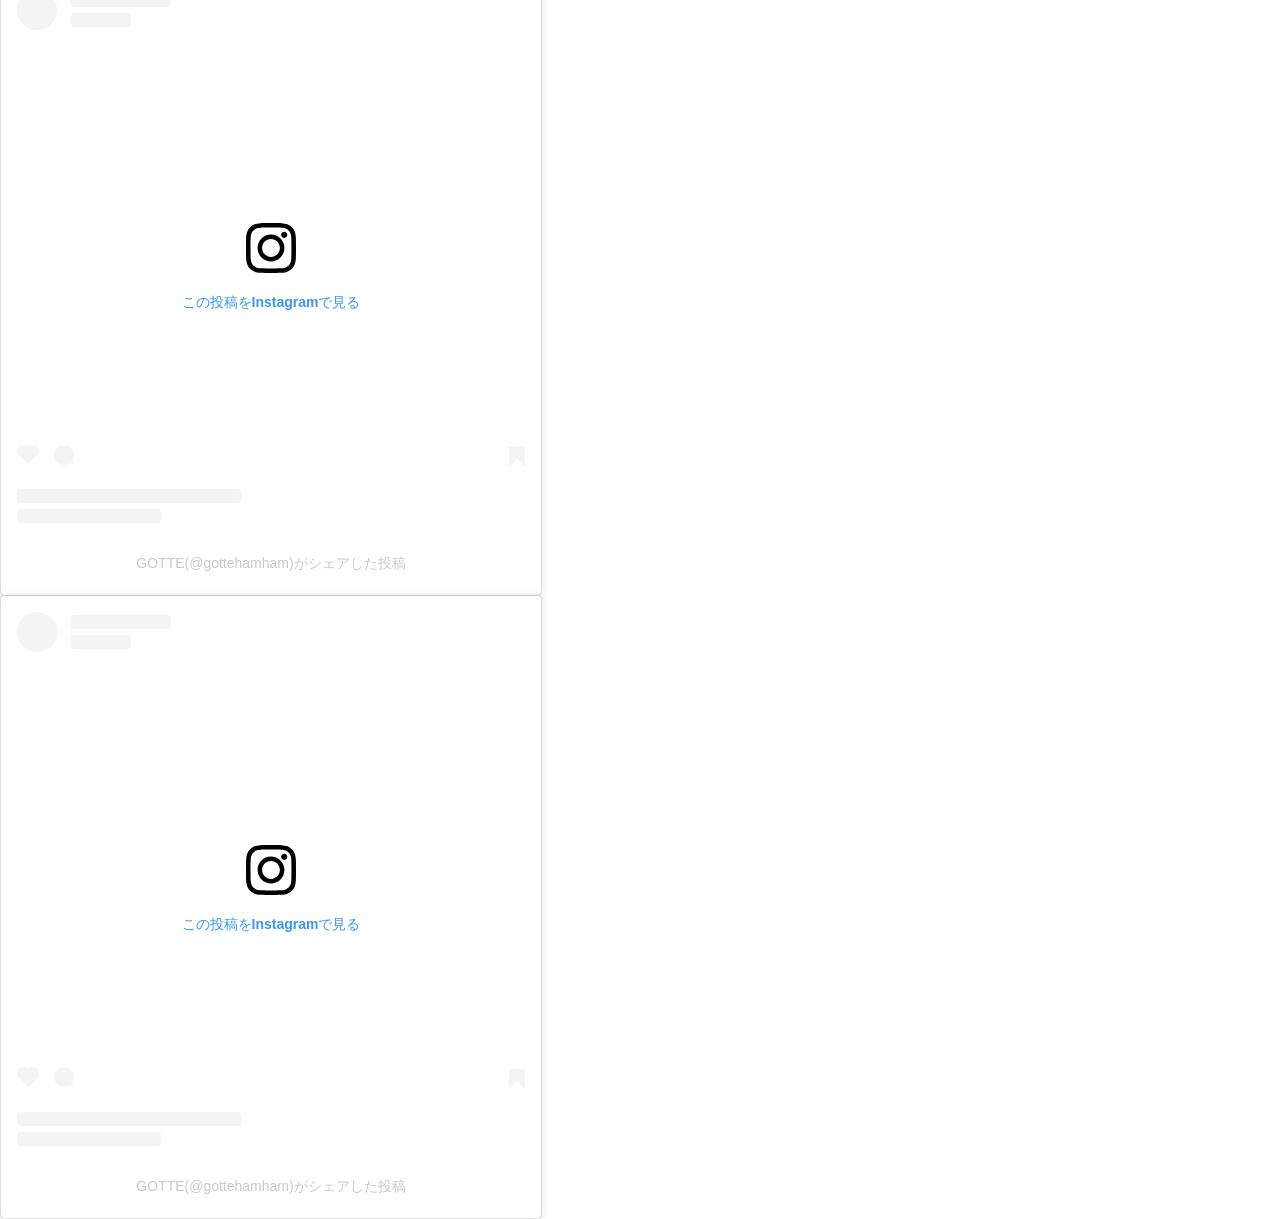
==== commit b12f244f: "HTML全体的に修正" ====
--- a/index.html
+++ b/index.html
@@ -1,7 +1,7 @@
 <!DOCTYPE html>
 <html lang="ja">
     <head>
-        <meta charset="utf-8">
+        <meta charset="UTF-8">
         <title>Humstar Life</title>
         <link rel="stylesheet" href="style.css">
         <script src="https://cdn.jsdelivr.net/npm/@splidejs/splide@4.1.4/dist/js/splide.min.js"></script>
@@ -22,13 +22,15 @@
     </head>
     <body>
 
+        <!-- ヘッダー -->
         <header class="header">
-            <h1 class="humstar"><a href="#top">Humstar Life</a></h1>
+            <h1 class="title-logo"><a href="#top">Humstar Life</a></h1>
             <nav class="nav">
-                <ul class="header-nav">
+                <ul class="nav-list">
                     <li><a href="#type">ハムスターの種類</a></li>
                     <li><a href="#breeding">飼育方法</a></li>
                     <li><a href="#my-humstar">うちのハムスター</a></li>
+                    <li><a href="#SNS">おすすめSNS</a></li>
                 </ul>
             </nav>
         </header>
@@ -37,159 +39,161 @@
         <div id="top" class="top">
             <h1>Humstar Life</h1>
             <p>ハムスターの種類と暮らし</p>
-            <img src="images/top-hamster.png" alt="トップ画面のハムスター">
+            <img src="images/top-hamster.png" alt="トップ画面のハムスターの画像">
         </div>
 
         <!-- ハムスターの種類 -->
-        <div id="type" class="type">
-            <h2>ハムスターの種類</h2>
+        <section id="type" class="type">
+            <h1>ハムスターの種類</h1>
             <p>それぞれに違った魅力がある、かわいいハムスターたちを紹介します♪</p>
 
-            <div class="card_list">
-            <!-- ゴールデンハムスター-->
-             <article class="card">
-                <figure class="card_img">
-                    <img src="images/ゴールデンハムスター.jpg" alt="ゴールデンハムスター">
-                </figure>
-                <h3 class="card_title">ゴールデンハムスター</h3>
-                <dl class="card_meta">
-                    <dt>体長</dt><dd>約15cm～20cm</dd>
-                    <dt>体重</dt><dd>150g前後</dd>
-                    <dt>寿命</dt><dd>2～3年</dd>
-                    <dt>性格</dt><dd>温和でなつきやすい</dd>
-                </dl>
-                <!-- 飼育方法へ飛ばすボタン -->
-                 <a href="#golden" class="button">飼育方法を見る</a>
-             </article>
-
-            <!-- ジャンガリアンハムスター-->
-             <article class="card">
-                <figure class="card_img">
-                    <img src="images/ジャンガリアンハムスター.jpg" alt="ジャンガリアンハムスター">
-                </figure>
-                <h3 class="card_title">ジャンガリアンハムスター</h3>
-                <dl class="card_meta">
-                    <dt>体長</dt><dd>約7cm～10cm</dd>
-                    <dt>体重</dt><dd>35g前後</dd>
-                    <dt>寿命</dt><dd>2～3年</dd>
-                    <dt>性格</dt><dd>活発・好奇心旺盛</dd>
-                </dl>
-                <!-- 飼育方法へ飛ばすボタン -->
-                 <a href="#djungarian" class="button">飼育方法を見る</a>
-             </article>
-
-            <!-- ロボロフスキーハムスター -->
-             <article class="card">
-                <figure class="card_img">
-                    <img src="images/ロボロフスキーハムスター.jpg" alt="ロボロフスキーハムスター">
-                </figure>
-                <h3 class="card_title">ロボロフスキーハムスター</h3>
-                <dl class="card_meta">
-                    <dt>体長</dt><dd>約6cm～8cm</dd>
-                    <dt>体重</dt><dd>25g前後</dd>
-                    <dt>寿命</dt><dd>2～2.5年</dd>
-                    <dt>性格</dt><dd>警戒心が強い</dd>
-                </dl>
-                <!-- 飼育方法へ飛ばすボタン -->
-                 <a href="#roborovski" class="button">飼育方法を見る</a>
-             </article>
-
-            <!-- キャンベルハムスター -->
-             <article class="card">
-                <figure class="card_img">
-                    <img src="images/キャンベルハムスター.jpg" alt="キャンベルハムスター">
-                </figure>
-                <h3 class="card_title">キャンベルハムスター</h3>
-                <dl class="card_meta">
-                    <dt>体長</dt><dd>約7cm～10cm</dd>
-                    <dt>体重</dt><dd>35g前後</dd>
-                    <dt>寿命</dt><dd>2～2.5年</dd>
-                    <dt>性格</dt><dd>気が強いが臆病</dd>
-                </dl>
-                <!-- 飼育方法へ飛ばすボタン -->
-                 <a href="#Campbell's" class="button">飼育方法を見る</a>
-             </article>
-             </div>
-        </div>
+            <div class="card-list">
+                <!-- ゴールデンハムスター -->
+                 <article class="card">
+                    <figure class="card-img">
+                        <img src="images/ゴールデンハムスター.jpg" alt="ゴールデンハムスター">
+                    </figure>
+                    <h2 class="card-title">ゴールデンハムスター</h2>
+                    <dl class="card-meta">
+                        <dt>体長</dt><dd>約15cm～20cm</dd>
+                        <dt>体重</dt><dd>150g前後</dd>
+                        <dt>寿命</dt><dd>2～3年</dd>
+                        <dt>性格</dt><dd>温和でなつきやすい</dd>
+                    </dl>
+                    <!-- 飼育方法へ飛ばすボタン -->
+                    <a href="#golden" class="button">飼育方法を見る</a>
+                 </article>
+                
+                <!-- ジャンガリアンハムスター -->
+                <article class="card">
+                    <figure class="card-img">
+                        <img src="images/ジャンガリアンハムスター.jpg" alt="ジャンガリアンハムスター">
+                    </figure>
+                    <h2 class="card-title">ジャンガリアンハムスター</h2>
+                    <dl class="card-meta">
+                        <dt>体長</dt><dd>約7cm～10cm</dd>
+                        <dt>体重</dt><dd>35g前後</dd>
+                        <dt>寿命</dt><dd>2～3年</dd>
+                        <dt>性格</dt><dd>活発・好奇心旺盛</dd>
+                    </dl>
+                    <!-- 飼育方法へ飛ばすボタン -->
+                    <a href="#djungarian" class="button">飼育方法を見る</a>
+                </article>
+
+                <!-- ロボロフスキーハムスター -->
+                <article class="card">
+                    <figure class="card-img">
+                        <img src="images/ロボロフスキーハムスター.jpg" alt="ロボロフスキーハムスター">
+                    </figure>
+                    <h2 class="card-title">ロボロフスキーハムスター</h2>
+                    <dl class="card-meta">
+                        <dt>体長</dt><dd>約6cm～8cm</dd>
+                        <dt>体重</dt><dd>25g前後</dd>
+                        <dt>寿命</dt><dd>2～2.5年</dd>
+                        <dt>性格</dt><dd>警戒心が強い</dd>
+                    </dl>
+                    <!-- 飼育方法へ飛ばすボタン -->
+                    <a href="#roborovski" class="button">飼育方法を見る</a>
+                </article>
+
+                <!-- キャンベルハムスター -->
+                <article class="card">
+                    <figure class="card-img">
+                        <img src="images/キャンベルハムスター.jpg" alt="キャンベルハムスター">
+                    </figure>
+                    <h2 class="card-title">キャンベルハムスター</h2>
+                    <dl class="card-meta">
+                        <dt>体長</dt><dd>約7cm～10cm</dd>
+                        <dt>体重</dt><dd>35g前後</dd>
+                        <dt>寿命</dt><dd>2～2.5年</dd>
+                        <dt>性格</dt><dd>気が強いが臆病</dd>
+                    </dl>
+                    <!-- 飼育方法へ飛ばすボタン -->
+                    <a href="#campbell" class="button">飼育方法を見る</a>
+                </article>
+            </div>
+        </section>
 
         <!-- ハムスターの飼育方法 -->
-        <div id="breeding" class="breeding">
-            <h2>ハムスターの飼育方法</h2>
+        <section id="breeding" class="breeding">
+            <h1>ハムスターの飼育方法</h1>
             <p>ハムスターを健康に長く育てるために、基本的な飼育方法を紹介します</p>
 
-            <div class="breedeing-basic">
-            <!-- 飼育のキホン -->
-             <h3>すべてのハムスターに共通する飼育のキホン</h3>
-             <p>どの種類を飼う場合でも、まずは以下の5つのキホン環境を整えてあげましょう。</p>
-            </div>
-             <section class="care">
-                <dl class="care-meta">
+            <!-- 全てのハムスターに共通する飼育方法 -->
+            <div class="breeding-text">
+                <h2>すべてのハムスターに共通する飼育の基本</h2>
+                <p>どの種類を飼う場合でも、まずは以下の5つの環境を整えてあげましょう。</p>
+            </div>
+            <!-- 飼育方法のカード -->
+            <article class="breeding-card">
+                <dl class="breeding-meta">
                     <dt>飼育環境</dt><dd>環境の変化に慣れさせるために、最初の2～3日は触らないようにしましょう。ケージに布を掛けると、ハムスターが安心して過ごせるのでお勧めです。</dd>
                     <dt>必要なグッズ</dt><dd>ゲージ、回し車、給水器、エサ皿、巣箱、床材、トイレとトイレ砂</dd>
                     <dt>毎日の食事</dt><dd>主食にはハムスター専用のペレットや乾燥した野菜が適しています。水分を含むものはキッチンペーパー等で水分を取るか、極力避けましょう。ヒマワリの種などの種実類は脂肪分が高いため、おやつ程度に留めます。また、給水器の水は毎日取り換えましょう。</dd>
                     <dt>温度管理</dt><dd>適温は20℃～26℃です。寒さや暑さに非常に弱いため、エアコンや小動物用ヒーターでの24時間管理が必須です。</dd>
                     <dt>注意点</dt><dd>無理に触ったり追いかけないようにしましょう。懐かせようとして無理に捕まえようとすると、恐怖で人間に怯えるようになってしまいます。急に動いたり、大きな音を出したりしないようにしましょう。ケージの近くで急に動いたり、大きな声を出したりするとパニックを起こすことがあります。</dd>
                 </dl>
-             </section>
-
-            <section class="care-point">
-            <!-- 種類別の飼育方法(飼育方法を見るのジャンプ先) -->
-             <h4>種類別の飼育ポイント</h4>
-             <p>それぞれの個性に合わせたお世話をしましょう！</p>
-
-            <!-- ゴールデンハムスター -->
-             <div id="golden" class="care-card">
-                <h5>ゴールデンハムスターの飼育ポイント</h5>
-                <dl class="care-meta">
-                    <dt>ケージサイズ</dt><dd>体が大きいため、幅60cm以上の広めのケージが必要です。</dd>
-                    <dt>お世話のコツ</dt><dd>縄張り意識が非常に強いため、必ず「1匹ずつ単独」で飼育します。</dd>
-                    <dt>なつかせ方</dt><dd>おっとりした性格なので、おやつを手から与えると早く仲良くなれるかも...？</dd>
-                </dl>
-             </div>
-
-            <!-- ジャンガリアンハムスター -->
-             <div id="djungarian" class="care-card">
-                <h5>ジャンガリアンハムスターの飼育ポイント</h5>
-                <dl class="care-meta">
-                    <dt>ケージサイズ</dt><dd>一般的なハムスター用ケージ（幅45cm程度〜）で飼育可能です。</dd>
-                    <dt>お世話のコツ</dt><dd>基本は単独飼育。寒さに少し弱いので、冬場のヒーター対策が大切です。</dd>
-                    <dt>なつかせ方</dt><dd>比較的おとなしいですが、臆病な面もあるため最初は静かに見守りましょう。</dd>
-                </dl>
-             </div>
-
-            <!-- ロボロフスキーハムスター -->
-             <div id="roborovski" class="care-card">
-                <h5>ロボロフスキーハムスターの飼育ポイント</h5>
-                <dl class="care-meta">
-                    <dt>ケージサイズ</dt><dd>体が小さいですが非常によく動くため、少し広めが理想です。</dd>
-                    <dt>お世話のコツ</dt><dd>すばしっこく脱走しやすいため、ケージの隙間の幅に注意します。</dd>
-                    <dt>なつかせ方</dt><dd>非常に臆病で観賞向きの種類です。手の上に乗せるなどの無理な接触は控えます。</dd>
-                </dl>
-             </div>
-
-            <!-- キャンベルハムスター -->
-             <div id="Campbell's" class="care-card">
-                <h5>キャンベルハムスターの飼育ポイント</h5>
-                <dl class="care-meta">
-                    <dt>ケージサイズ</dt><dd>ジャンガリアン同様、標準的なサイズ（幅45cm程度〜）で問題ありません。</dd>
-                    <dt>お世話のコツ</dt><dd>野生味が強く噛みつきやすいため、手袋を用意しておくと安心です。</dd>
-                    <dt>なつかせ方</dt><dd>無理に触ろうとせず、時間をかけて環境と人の声に慣れさせます。</dd>
-                </dl>
-             </div>
-
-            </section>
-
-        </div>
+            </article>
+
+            <!-- 種類別の飼育方法（ボタンのジャンプ先） -->
+            <div class="breeding-text">
+                <h2>種類別の飼育ポイント</h2>
+                <p>それぞれの個性に合わせたお世話をしましょう！</p>
+            </div>
+            <!-- 飼育方法のカード -->
+            <div class="breedingpoint-card-list">
+                <!-- ゴールデンハムスター -->
+                <article id="golden" class="breedingpoint-card">
+                    <h3>★ゴールデンハムスターの飼育ポイント★</h3>
+                    <dl class="breedingpoint-meta">
+                        <dt>ケージサイズ</dt><dd>体が大きいため、幅60cm以上の広めのケージが必要です。</dd>
+                        <dt>お世話のコツ</dt><dd>縄張り意識が非常に強いため、必ず「1匹ずつ単独」で飼育します。</dd>
+                        <dt>なつかせ方</dt><dd>おっとりした性格なので、おやつを手から与えると早く仲良くなれるかも...？</dd>
+                    </dl>
+                </article>
+
+                <!-- ジャンガリアンハムスター -->
+                <article id="djungarian" class="breedingpoint-card">
+                    <h3>★ジャンガリアンハムスターの飼育ポイント★</h3>
+                    <dl class="breedingpoint-meta">
+                        <dt>ケージサイズ</dt><dd>一般的なハムスター用ケージ（幅45cm程度〜）で飼育可能です。</dd>
+                        <dt>お世話のコツ</dt><dd>基本は単独飼育。寒さに少し弱いので、冬場のヒーター対策が大切です。</dd>
+                        <dt>なつかせ方</dt><dd>比較的おとなしいですが、臆病な面もあるため最初は静かに見守りましょう。</dd>
+                    </dl>
+                </article>
+
+                <!-- ロボロフスキーハムスター -->
+                <article id="roborovski" class="breedingpoint-card">
+                    <h3>★ロボロフスキーハムスターの飼育ポイント★</h3>
+                    <dl class="breedingpoint-meta">
+                        <dt>ケージサイズ</dt><dd>体が小さいですが非常によく動くため、少し広めが理想です。</dd>
+                        <dt>お世話のコツ</dt><dd>すばしっこく脱走しやすいため、ケージの隙間の幅に注意します。</dd>
+                        <dt>なつかせ方</dt><dd>非常に臆病で観賞向きの種類です。手の上に乗せるなどの無理な接触は控えます。</dd>
+                    </dl>
+                </article>
+
+                <!-- キャンベルハムスター -->
+                <article id="campbell" class="breedingpoint-card">
+                    <h3>★キャンベルハムスターの飼育ポイント★</h3>
+                    <dl class="breedingpoint-meta">
+                        <dt>ケージサイズ</dt><dd>ジャンガリアン同様、標準的なサイズ（幅45cm程度〜）で問題ありません。</dd>
+                        <dt>お世話のコツ</dt><dd>野生味が強く噛みつきやすいため、手袋を用意しておくと安心です。</dd>
+                        <dt>なつかせ方</dt><dd>無理に触ろうとせず、時間をかけて環境と人の声に慣れさせます。</dd>
+                    </dl>
+                </article>
+            </div>
+
+        </section>
 
         <!-- うちのハムスター -->
-        <div id="my-humstar" class="my-humstar">
-            <h2>うちのハムスター</h2>
-            <p>私が飼っているハムスターを紹介します♫</p>
-
-            <!-- まめ -->
-             <div class="my-humstar-list">
+        <section id="my-humstar" class="my-humstar">
+            <h1>うちのハムスター</h1>
+            <p>私が飼っているハムスターを紹介します♬</p>
+
+            <div class="my-humstar-list">
+                <!-- まめ -->
                 <article class="my-humstar-card">
-                    <h3 class="my-humstar-title">まめ（2025.4～）</h3>
+                    <h2 class="my-humstar-title">まめ（2025.4～）</h2>
                     <!-- 画像スライダー -->
                     <section id="image-carousel-mame" class="splide" aria-label="まめの写真">
                         <div class="splide__track">
@@ -202,8 +206,8 @@
                             </ul>
                         </div>
                     </section>
-
-                    <dl class="my-humstar_meta">
+                    <!-- 情報 -->
+                    <dl class="my-humstar-meta">
                         <dt>性別</dt><dd>男の子</dd>
                         <dt>種類</dt><dd>ゴールデンハムスター（キンクマ）</dd>
                         <dt>性格</dt><dd>基本的に爆睡。いろんな場所で寝る。寝顔がマヌケ。餌をもらっても「もらってないけど？」みたいな顔をする貪欲ハムスター。</dd>
@@ -211,89 +215,98 @@
                         <dt>苦手</dt><dd>ペレット（必ず残す）</dd>
                     </dl>
                 </article>
-             </div>
-            <!-- くろ -->
-             <div class="my-humstar-list">
+
+                <!-- くろ -->
                 <article class="my-humstar-card">
-                    <h3 class="my-humstar-title">くろ（2023.3～2025.4）</h3>
+                    <h2 class="my-humstar-title">くろ（2023.3～2025.4）</h2>
                     <!-- 画像スライダー -->
-                     <section id="image-carousel-kuro" class="splide" aria-label="くろの写真">
+                    <section id="image-carousel-kuro" class="splide" aria-label="くろの写真">
                         <div class="splide__track">
                             <ul class="splide__list">
-                                <li class="splide__slide"><img src="" alt=""><div></div></li>
-                                <li class="splide__slide"><img src="" alt=""><div></div></li>
-                                <li class="splide__slide"><img src="" alt=""><div></div></li>
-                                <li class="splide__slide"><img src="" alt=""><div></div></li>
-                                <li class="splide__slide"><img src="" alt=""><div></div></li>
+                                <li class="splide__slide"><img src="" alt="くろ_"><div></div></li>
+                                <li class="splide__slide"><img src="" alt="くろ_"><div></div></li>
+                                <li class="splide__slide"><img src="" alt="くろ_"><div></div></li>
+                                <li class="splide__slide"><img src="" alt="くろ_"><div></div></li>
+                                <li class="splide__slide"><img src="" alt="くろ_"><div></div></li>
                             </ul>
                         </div>
-                     </section>
-
-                     <dl class="my-humstar_meta">
+                    </section>
+                    <!-- 情報 -->
+                    <dl class="my-humstar-meta">
                         <dt>性別</dt><dd>女の子</dd>
                         <dt>種類</dt><dd>ゴールデンハムスター（クロクマ）</dd>
-                        <dt>性格</dt><dd>出不精ハムスター。エサの時間以外滅多に外に出てこない。</dd>
-                        <dt>好物</dt><dd>豆腐、煮干し</dd>
+                        <dt>性格</dt><dd><dd>出不精ハムスター。エサの時間以外滅多に外に出てこない。</dd>
+                        <dt>好物</dt><dd><dd>豆腐、煮干し</dd>
                         <dt>苦手</dt><dd></dd>
-                     </dl>
-                </article>
-             </div>
-
-            <!-- ちょび -->
-             <div class="my-humstar-list">
+                    </dl>
+                </article>
+
+                <!-- ちょび -->
                 <article class="my-humstar-card">
-                    <h3 class="my-humstar-title">ちょび（～2023.3）</h3>
+                    <h2 class="my-humstar-title">ちょび（202.～202.）</h2>
                     <!-- 画像スライダー -->
-                     <section id="image-carousel-chobi" class="splide" aria-label="ちょびの写真">
-                         <div class="splide__track">
-                             <ul class="splide__list">
-                                 <li class="splide__slide"><img src="" alt=""><div></div></li>
-                                 <li class="splide__slide"><img src="" alt=""><div></div></li>
-                                 <li class="splide__slide"><img src="" alt=""><div></div></li>
-                                 <li class="splide__slide"><img src="" alt=""><div></div></li>
-                                 <li class="splide__slide"><img src="" alt=""><div></div></li>
-                             </ul>
-                         </div>
-                     </section> 
-
-                     <dl class="my-humstar_meta">
+                    <section id="image-carousel-chobi" class="splide" aria-label="ちょびの写真">
+                        <div class="splide__track">
+                            <ul class="splide__list">
+                                <li class="splide__slide"><img src="" alt="ちょび_"><div></div></li>
+                                <li class="splide__slide"><img src="" alt="ちょび_"><div></div></li>
+                                <li class="splide__slide"><img src="" alt="ちょび_"><div></div></li>
+                                <li class="splide__slide"><img src="" alt="ちょび_"><div></div></li>
+                                <li class="splide__slide"><img src="" alt="ちょび_"><div></div></li>
+                            </ul>
+                        </div>
+                    </section>
+                    <!-- 情報 -->
+                    <dl class="my-humstar-meta">
                         <dt>性別</dt><dd>女の子</dd>
                         <dt>種類</dt><dd>ゴールデンハムスター（キンクマ）</dd>
-                        <dt>性格</dt><dd>出不精ハムスター。エサの時間以外滅多に外に出てこない。</dd>
-                        <dt>好物</dt><dd>豆腐、煮干し</dd>
+                        <dt>性格</dt><dd><dd>出不精ハムスター。エサの時間以外滅多に外に出てこない。</dd>
+                        <dt>好物</dt><dd><dd>豆腐、煮干し</dd>
                         <dt>苦手</dt><dd></dd>
-                     </dl>
-                </article>
-             </div>
-
-            <!-- ころ -->
-             <div class="my-humstar-list">
+                    </dl>
+                </article>
+
+                <!-- ころ -->
                 <article class="my-humstar-card">
-                    <h3 class="my-humstar-title">ころ（～）</h3>
+                    <h2 class="my-humstar-title">ころ（202.～202.）</h2>
                     <!-- 画像スライダー -->
-                     <section id="image-carousel-koro" class="splide" aria-label="ころの写真">
+                    <section id="image-carousel-koro" class="splide" aria-label="ころの写真">
                         <div class="splide__track">
                             <ul class="splide__list">
-                                <li class="splide__slide"><img src="" alt=""><div></div></li>
-                                <li class="splide__slide"><img src="" alt=""><div></div></li>
-                                <li class="splide__slide"><img src="" alt=""><div></div></li>
-                                <li class="splide__slide"><img src="" alt=""><div></div></li>
-                                <li class="splide__slide"><img src="" alt=""><div></div></li>
+                                <li class="splide__slide"><img src="" alt="ころ_"><div></div></li>
+                                <li class="splide__slide"><img src="" alt="ころ_"><div></div></li>
+                                <li class="splide__slide"><img src="" alt="ころ_"><div></div></li>
+                                <li class="splide__slide"><img src="" alt="ころ_"><div></div></li>
+                                <li class="splide__slide"><img src="" alt="ころ_"><div></div></li>
                             </ul>
                         </div>
-                     </section>
-
-                     <dl class="my-humstar_meta">
+                    </section>
+                    <!-- 情報 -->
+                    <dl class="my-humstar-meta">
                         <dt>性別</dt><dd>女の子</dd>
                         <dt>種類</dt><dd>ゴールデンハムスター（キンクマ）</dd>
-                        <dt>性格</dt><dd>出不精ハムスター。エサの時間以外滅多に外に出てこない。</dd>
-                        <dt>好物</dt><dd>豆腐、煮干し</dd>
+                        <dt>性格</dt><dd><dd>出不精ハムスター。エサの時間以外滅多に外に出てこない。</dd>
+                        <dt>好物</dt><dd><dd>豆腐、煮干し</dd>
                         <dt>苦手</dt><dd></dd>
-                     </dl>
-                </article>  
-             </div>
-            
-        </div>
-        
+                    </dl>
+                </article>
+            </div>
+        </section>
+
+        <!-- おすすめのイラストレーター -->
+        <section id="SNS" class="SNS">
+            <h1>おすすめSNS</h1>
+            <p>ハムスター好きの方必見！個人的におすすめなハムスターの投稿をしているSNSアカウントを紹介します♡</p>
+            <!--  -->
+            <blockquote class="instagram-media" data-instgrm-captioned data-instgrm-permalink="https://www.instagram.com/p/DYioqz-CXMP/?utm_source=ig_embed&amp;utm_campaign=loading" data-instgrm-version="14" style=" background:#FFF; border:0; border-radius:3px; box-shadow:0 0 1px 0 rgba(0,0,0,0.5),0 1px 10px 0 rgba(0,0,0,0.15); margin: 1px; max-width:540px; min-width:326px; padding:0; width:99.375%; width:-webkit-calc(100% - 2px); width:calc(100% - 2px);"><div style="padding:16px;"> <a href="https://www.instagram.com/p/DYioqz-CXMP/?utm_source=ig_embed&amp;utm_campaign=loading" style=" background:#FFFFFF; line-height:0; padding:0 0; text-align:center; text-decoration:none; width:100%;" target="_blank"> <div style=" display: flex; flex-direction: row; align-items: center;"> <div style="background-color: #F4F4F4; border-radius: 50%; flex-grow: 0; height: 40px; margin-right: 14px; width: 40px;"></div> <div style="display: flex; flex-direction: column; flex-grow: 1; justify-content: center;"> <div style=" background-color: #F4F4F4; border-radius: 4px; flex-grow: 0; height: 14px; margin-bottom: 6px; width: 100px;"></div> <div style=" background-color: #F4F4F4; border-radius: 4px; flex-grow: 0; height: 14px; width: 60px;"></div></div></div><div style="padding: 19% 0;"></div> <div style="display:block; height:50px; margin:0 auto 12px; width:50px;"><svg width="50px" height="50px" viewBox="0 0 60 60" version="1.1" xmlns="https://www.w3.org/2000/svg" xmlns:xlink="https://www.w3.org/1999/xlink"><g stroke="none" stroke-width="1" fill="none" fill-rule="evenodd"><g transform="translate(-511.000000, -20.000000)" fill="#000000"><g><path d="M556.869,30.41 C554.814,30.41 553.148,32.076 553.148,34.131 C553.148,36.186 554.814,37.852 556.869,37.852 C558.924,37.852 560.59,36.186 560.59,34.131 C560.59,32.076 558.924,30.41 556.869,30.41 M541,60.657 C535.114,60.657 530.342,55.887 530.342,50 C530.342,44.114 535.114,39.342 541,39.342 C546.887,39.342 551.658,44.114 551.658,50 C551.658,55.887 546.887,60.657 541,60.657 M541,33.886 C532.1,33.886 524.886,41.1 524.886,50 C524.886,58.899 532.1,66.113 541,66.113 C549.9,66.113 557.115,58.899 557.115,50 C557.115,41.1 549.9,33.886 541,33.886 M565.378,62.101 C565.244,65.022 564.756,66.606 564.346,67.663 C563.803,69.06 563.154,70.057 562.106,71.106 C561.058,72.155 560.06,72.803 558.662,73.347 C557.607,73.757 556.021,74.244 553.102,74.378 C549.944,74.521 548.997,74.552 541,74.552 C533.003,74.552 532.056,74.521 528.898,74.378 C525.979,74.244 524.393,73.757 523.338,73.347 C521.94,72.803 520.942,72.155 519.894,71.106 C518.846,70.057 518.197,69.06 517.654,67.663 C517.244,66.606 516.755,65.022 516.623,62.101 C516.479,58.943 516.448,57.996 516.448,50 C516.448,42.003 516.479,41.056 516.623,37.899 C516.755,34.978 517.244,33.391 517.654,32.338 C518.197,30.938 518.846,29.942 519.894,28.894 C520.942,27.846 521.94,27.196 523.338,26.654 C524.393,26.244 525.979,25.756 528.898,25.623 C532.057,25.479 533.004,25.448 541,25.448 C548.997,25.448 549.943,25.479 553.102,25.623 C556.021,25.756 557.607,26.244 558.662,26.654 C560.06,27.196 561.058,27.846 562.106,28.894 C563.154,29.942 563.803,30.938 564.346,32.338 C564.756,33.391 565.244,34.978 565.378,37.899 C565.522,41.056 565.552,42.003 565.552,50 C565.552,57.996 565.522,58.943 565.378,62.101 M570.82,37.631 C570.674,34.438 570.167,32.258 569.425,30.349 C568.659,28.377 567.633,26.702 565.965,25.035 C564.297,23.368 562.623,22.342 560.652,21.575 C558.743,20.834 556.562,20.326 553.369,20.18 C550.169,20.033 549.148,20 541,20 C532.853,20 531.831,20.033 528.631,20.18 C525.438,20.326 523.257,20.834 521.349,21.575 C519.376,22.342 517.703,23.368 516.035,25.035 C514.368,26.702 513.342,28.377 512.574,30.349 C511.834,32.258 511.326,34.438 511.181,37.631 C511.035,40.831 511,41.851 511,50 C511,58.147 511.035,59.17 511.181,62.369 C511.326,65.562 511.834,67.743 512.574,69.651 C513.342,71.625 514.368,73.296 516.035,74.965 C517.703,76.634 519.376,77.658 521.349,78.425 C523.257,79.167 525.438,79.673 528.631,79.82 C531.831,79.965 532.853,80.001 541,80.001 C549.148,80.001 550.169,79.965 553.369,79.82 C556.562,79.673 558.743,79.167 560.652,78.425 C562.623,77.658 564.297,76.634 565.965,74.965 C567.633,73.296 568.659,71.625 569.425,69.651 C570.167,67.743 570.674,65.562 570.82,62.369 C570.966,59.17 571,58.147 571,50 C571,41.851 570.966,40.831 570.82,37.631"></path></g></g></g></svg></div><div style="padding-top: 8px;"> <div style=" color:#3897f0; font-family:Arial,sans-serif; font-size:14px; font-style:normal; font-weight:550; line-height:18px;">この投稿をInstagramで見る</div></div><div style="padding: 12.5% 0;"></div> <div style="display: flex; flex-direction: row; margin-bottom: 14px; align-items: center;"><div> <div style="background-color: #F4F4F4; border-radius: 50%; height: 12.5px; width: 12.5px; transform: translateX(0px) translateY(7px);"></div> <div style="background-color: #F4F4F4; height: 12.5px; transform: rotate(-45deg) translateX(3px) translateY(1px); width: 12.5px; flex-grow: 0; margin-right: 14px; margin-left: 2px;"></div> <div style="background-color: #F4F4F4; border-radius: 50%; height: 12.5px; width: 12.5px; transform: translateX(9px) translateY(-18px);"></div></div><div style="margin-left: 8px;"> <div style=" background-color: #F4F4F4; border-radius: 50%; flex-grow: 0; height: 20px; width: 20px;"></div> <div style=" width: 0; height: 0; border-top: 2px solid transparent; border-left: 6px solid #f4f4f4; border-bottom: 2px solid transparent; transform: translateX(16px) translateY(-4px) rotate(30deg)"></div></div><div style="margin-left: auto;"> <div style=" width: 0px; border-top: 8px solid #F4F4F4; border-right: 8px solid transparent; transform: translateY(16px);"></div> <div style=" background-color: #F4F4F4; flex-grow: 0; height: 12px; width: 16px; transform: translateY(-4px);"></div> <div style=" width: 0; height: 0; border-top: 8px solid #F4F4F4; border-left: 8px solid transparent; transform: translateY(-4px) translateX(8px);"></div></div></div> <div style="display: flex; flex-direction: column; flex-grow: 1; justify-content: center; margin-bottom: 24px;"> <div style=" background-color: #F4F4F4; border-radius: 4px; flex-grow: 0; height: 14px; margin-bottom: 6px; width: 224px;"></div> <div style=" background-color: #F4F4F4; border-radius: 4px; flex-grow: 0; height: 14px; width: 144px;"></div></div></a><p style=" color:#c9c8cd; font-family:Arial,sans-serif; font-size:14px; line-height:17px; margin-bottom:0; margin-top:8px; overflow:hidden; padding:8px 0 7px; text-align:center; text-overflow:ellipsis; white-space:nowrap;"><a href="https://www.instagram.com/p/DYioqz-CXMP/?utm_source=ig_embed&amp;utm_campaign=loading" style=" color:#c9c8cd; font-family:Arial,sans-serif; font-size:14px; font-style:normal; font-weight:normal; line-height:17px; text-decoration:none;" target="_blank">햄확이 | 햄스터확대(@ajigrim)がシェアした投稿</a></p></div></blockquote>
+            <script async src="//www.instagram.com/embed.js"></script>
+            <blockquote class="instagram-media" data-instgrm-captioned data-instgrm-permalink="https://www.instagram.com/p/DSMuy8fCXcq/?utm_source=ig_embed&amp;utm_campaign=loading" data-instgrm-version="14" style=" background:#FFF; border:0; border-radius:3px; box-shadow:0 0 1px 0 rgba(0,0,0,0.5),0 1px 10px 0 rgba(0,0,0,0.15); margin: 1px; max-width:540px; min-width:326px; padding:0; width:99.375%; width:-webkit-calc(100% - 2px); width:calc(100% - 2px);"><div style="padding:16px;"> <a href="https://www.instagram.com/p/DSMuy8fCXcq/?utm_source=ig_embed&amp;utm_campaign=loading" style=" background:#FFFFFF; line-height:0; padding:0 0; text-align:center; text-decoration:none; width:100%;" target="_blank"> <div style=" display: flex; flex-direction: row; align-items: center;"> <div style="background-color: #F4F4F4; border-radius: 50%; flex-grow: 0; height: 40px; margin-right: 14px; width: 40px;"></div> <div style="display: flex; flex-direction: column; flex-grow: 1; justify-content: center;"> <div style=" background-color: #F4F4F4; border-radius: 4px; flex-grow: 0; height: 14px; margin-bottom: 6px; width: 100px;"></div> <div style=" background-color: #F4F4F4; border-radius: 4px; flex-grow: 0; height: 14px; width: 60px;"></div></div></div><div style="padding: 19% 0;"></div> <div style="display:block; height:50px; margin:0 auto 12px; width:50px;"><svg width="50px" height="50px" viewBox="0 0 60 60" version="1.1" xmlns="https://www.w3.org/2000/svg" xmlns:xlink="https://www.w3.org/1999/xlink"><g stroke="none" stroke-width="1" fill="none" fill-rule="evenodd"><g transform="translate(-511.000000, -20.000000)" fill="#000000"><g><path d="M556.869,30.41 C554.814,30.41 553.148,32.076 553.148,34.131 C553.148,36.186 554.814,37.852 556.869,37.852 C558.924,37.852 560.59,36.186 560.59,34.131 C560.59,32.076 558.924,30.41 556.869,30.41 M541,60.657 C535.114,60.657 530.342,55.887 530.342,50 C530.342,44.114 535.114,39.342 541,39.342 C546.887,39.342 551.658,44.114 551.658,50 C551.658,55.887 546.887,60.657 541,60.657 M541,33.886 C532.1,33.886 524.886,41.1 524.886,50 C524.886,58.899 532.1,66.113 541,66.113 C549.9,66.113 557.115,58.899 557.115,50 C557.115,41.1 549.9,33.886 541,33.886 M565.378,62.101 C565.244,65.022 564.756,66.606 564.346,67.663 C563.803,69.06 563.154,70.057 562.106,71.106 C561.058,72.155 560.06,72.803 558.662,73.347 C557.607,73.757 556.021,74.244 553.102,74.378 C549.944,74.521 548.997,74.552 541,74.552 C533.003,74.552 532.056,74.521 528.898,74.378 C525.979,74.244 524.393,73.757 523.338,73.347 C521.94,72.803 520.942,72.155 519.894,71.106 C518.846,70.057 518.197,69.06 517.654,67.663 C517.244,66.606 516.755,65.022 516.623,62.101 C516.479,58.943 516.448,57.996 516.448,50 C516.448,42.003 516.479,41.056 516.623,37.899 C516.755,34.978 517.244,33.391 517.654,32.338 C518.197,30.938 518.846,29.942 519.894,28.894 C520.942,27.846 521.94,27.196 523.338,26.654 C524.393,26.244 525.979,25.756 528.898,25.623 C532.057,25.479 533.004,25.448 541,25.448 C548.997,25.448 549.943,25.479 553.102,25.623 C556.021,25.756 557.607,26.244 558.662,26.654 C560.06,27.196 561.058,27.846 562.106,28.894 C563.154,29.942 563.803,30.938 564.346,32.338 C564.756,33.391 565.244,34.978 565.378,37.899 C565.522,41.056 565.552,42.003 565.552,50 C565.552,57.996 565.522,58.943 565.378,62.101 M570.82,37.631 C570.674,34.438 570.167,32.258 569.425,30.349 C568.659,28.377 567.633,26.702 565.965,25.035 C564.297,23.368 562.623,22.342 560.652,21.575 C558.743,20.834 556.562,20.326 553.369,20.18 C550.169,20.033 549.148,20 541,20 C532.853,20 531.831,20.033 528.631,20.18 C525.438,20.326 523.257,20.834 521.349,21.575 C519.376,22.342 517.703,23.368 516.035,25.035 C514.368,26.702 513.342,28.377 512.574,30.349 C511.834,32.258 511.326,34.438 511.181,37.631 C511.035,40.831 511,41.851 511,50 C511,58.147 511.035,59.17 511.181,62.369 C511.326,65.562 511.834,67.743 512.574,69.651 C513.342,71.625 514.368,73.296 516.035,74.965 C517.703,76.634 519.376,77.658 521.349,78.425 C523.257,79.167 525.438,79.673 528.631,79.82 C531.831,79.965 532.853,80.001 541,80.001 C549.148,80.001 550.169,79.965 553.369,79.82 C556.562,79.673 558.743,79.167 560.652,78.425 C562.623,77.658 564.297,76.634 565.965,74.965 C567.633,73.296 568.659,71.625 569.425,69.651 C570.167,67.743 570.674,65.562 570.82,62.369 C570.966,59.17 571,58.147 571,50 C571,41.851 570.966,40.831 570.82,37.631"></path></g></g></g></svg></div><div style="padding-top: 8px;"> <div style=" color:#3897f0; font-family:Arial,sans-serif; font-size:14px; font-style:normal; font-weight:550; line-height:18px;">この投稿をInstagramで見る</div></div><div style="padding: 12.5% 0;"></div> <div style="display: flex; flex-direction: row; margin-bottom: 14px; align-items: center;"><div> <div style="background-color: #F4F4F4; border-radius: 50%; height: 12.5px; width: 12.5px; transform: translateX(0px) translateY(7px);"></div> <div style="background-color: #F4F4F4; height: 12.5px; transform: rotate(-45deg) translateX(3px) translateY(1px); width: 12.5px; flex-grow: 0; margin-right: 14px; margin-left: 2px;"></div> <div style="background-color: #F4F4F4; border-radius: 50%; height: 12.5px; width: 12.5px; transform: translateX(9px) translateY(-18px);"></div></div><div style="margin-left: 8px;"> <div style=" background-color: #F4F4F4; border-radius: 50%; flex-grow: 0; height: 20px; width: 20px;"></div> <div style=" width: 0; height: 0; border-top: 2px solid transparent; border-left: 6px solid #f4f4f4; border-bottom: 2px solid transparent; transform: translateX(16px) translateY(-4px) rotate(30deg)"></div></div><div style="margin-left: auto;"> <div style=" width: 0px; border-top: 8px solid #F4F4F4; border-right: 8px solid transparent; transform: translateY(16px);"></div> <div style=" background-color: #F4F4F4; flex-grow: 0; height: 12px; width: 16px; transform: translateY(-4px);"></div> <div style=" width: 0; height: 0; border-top: 8px solid #F4F4F4; border-left: 8px solid transparent; transform: translateY(-4px) translateX(8px);"></div></div></div> <div style="display: flex; flex-direction: column; flex-grow: 1; justify-content: center; margin-bottom: 24px;"> <div style=" background-color: #F4F4F4; border-radius: 4px; flex-grow: 0; height: 14px; margin-bottom: 6px; width: 224px;"></div> <div style=" background-color: #F4F4F4; border-radius: 4px; flex-grow: 0; height: 14px; width: 144px;"></div></div></a><p style=" color:#c9c8cd; font-family:Arial,sans-serif; font-size:14px; line-height:17px; margin-bottom:0; margin-top:8px; overflow:hidden; padding:8px 0 7px; text-align:center; text-overflow:ellipsis; white-space:nowrap;"><a href="https://www.instagram.com/p/DSMuy8fCXcq/?utm_source=ig_embed&amp;utm_campaign=loading" style=" color:#c9c8cd; font-family:Arial,sans-serif; font-size:14px; font-style:normal; font-weight:normal; line-height:17px; text-decoration:none;" target="_blank">햄확이 | 햄스터확대(@ajigrim)がシェアした投稿</a></p></div></blockquote>
+            <script async src="//www.instagram.com/embed.js"></script>
+            <blockquote class="instagram-media" data-instgrm-captioned data-instgrm-permalink="https://www.instagram.com/p/CvKLlPnPpGP/?utm_source=ig_embed&amp;utm_campaign=loading" data-instgrm-version="14" style=" background:#FFF; border:0; border-radius:3px; box-shadow:0 0 1px 0 rgba(0,0,0,0.5),0 1px 10px 0 rgba(0,0,0,0.15); margin: 1px; max-width:540px; min-width:326px; padding:0; width:99.375%; width:-webkit-calc(100% - 2px); width:calc(100% - 2px);"><div style="padding:16px;"> <a href="https://www.instagram.com/p/CvKLlPnPpGP/?utm_source=ig_embed&amp;utm_campaign=loading" style=" background:#FFFFFF; line-height:0; padding:0 0; text-align:center; text-decoration:none; width:100%;" target="_blank"> <div style=" display: flex; flex-direction: row; align-items: center;"> <div style="background-color: #F4F4F4; border-radius: 50%; flex-grow: 0; height: 40px; margin-right: 14px; width: 40px;"></div> <div style="display: flex; flex-direction: column; flex-grow: 1; justify-content: center;"> <div style=" background-color: #F4F4F4; border-radius: 4px; flex-grow: 0; height: 14px; margin-bottom: 6px; width: 100px;"></div> <div style=" background-color: #F4F4F4; border-radius: 4px; flex-grow: 0; height: 14px; width: 60px;"></div></div></div><div style="padding: 19% 0;"></div> <div style="display:block; height:50px; margin:0 auto 12px; width:50px;"><svg width="50px" height="50px" viewBox="0 0 60 60" version="1.1" xmlns="https://www.w3.org/2000/svg" xmlns:xlink="https://www.w3.org/1999/xlink"><g stroke="none" stroke-width="1" fill="none" fill-rule="evenodd"><g transform="translate(-511.000000, -20.000000)" fill="#000000"><g><path d="M556.869,30.41 C554.814,30.41 553.148,32.076 553.148,34.131 C553.148,36.186 554.814,37.852 556.869,37.852 C558.924,37.852 560.59,36.186 560.59,34.131 C560.59,32.076 558.924,30.41 556.869,30.41 M541,60.657 C535.114,60.657 530.342,55.887 530.342,50 C530.342,44.114 535.114,39.342 541,39.342 C546.887,39.342 551.658,44.114 551.658,50 C551.658,55.887 546.887,60.657 541,60.657 M541,33.886 C532.1,33.886 524.886,41.1 524.886,50 C524.886,58.899 532.1,66.113 541,66.113 C549.9,66.113 557.115,58.899 557.115,50 C557.115,41.1 549.9,33.886 541,33.886 M565.378,62.101 C565.244,65.022 564.756,66.606 564.346,67.663 C563.803,69.06 563.154,70.057 562.106,71.106 C561.058,72.155 560.06,72.803 558.662,73.347 C557.607,73.757 556.021,74.244 553.102,74.378 C549.944,74.521 548.997,74.552 541,74.552 C533.003,74.552 532.056,74.521 528.898,74.378 C525.979,74.244 524.393,73.757 523.338,73.347 C521.94,72.803 520.942,72.155 519.894,71.106 C518.846,70.057 518.197,69.06 517.654,67.663 C517.244,66.606 516.755,65.022 516.623,62.101 C516.479,58.943 516.448,57.996 516.448,50 C516.448,42.003 516.479,41.056 516.623,37.899 C516.755,34.978 517.244,33.391 517.654,32.338 C518.197,30.938 518.846,29.942 519.894,28.894 C520.942,27.846 521.94,27.196 523.338,26.654 C524.393,26.244 525.979,25.756 528.898,25.623 C532.057,25.479 533.004,25.448 541,25.448 C548.997,25.448 549.943,25.479 553.102,25.623 C556.021,25.756 557.607,26.244 558.662,26.654 C560.06,27.196 561.058,27.846 562.106,28.894 C563.154,29.942 563.803,30.938 564.346,32.338 C564.756,33.391 565.244,34.978 565.378,37.899 C565.522,41.056 565.552,42.003 565.552,50 C565.552,57.996 565.522,58.943 565.378,62.101 M570.82,37.631 C570.674,34.438 570.167,32.258 569.425,30.349 C568.659,28.377 567.633,26.702 565.965,25.035 C564.297,23.368 562.623,22.342 560.652,21.575 C558.743,20.834 556.562,20.326 553.369,20.18 C550.169,20.033 549.148,20 541,20 C532.853,20 531.831,20.033 528.631,20.18 C525.438,20.326 523.257,20.834 521.349,21.575 C519.376,22.342 517.703,23.368 516.035,25.035 C514.368,26.702 513.342,28.377 512.574,30.349 C511.834,32.258 511.326,34.438 511.181,37.631 C511.035,40.831 511,41.851 511,50 C511,58.147 511.035,59.17 511.181,62.369 C511.326,65.562 511.834,67.743 512.574,69.651 C513.342,71.625 514.368,73.296 516.035,74.965 C517.703,76.634 519.376,77.658 521.349,78.425 C523.257,79.167 525.438,79.673 528.631,79.82 C531.831,79.965 532.853,80.001 541,80.001 C549.148,80.001 550.169,79.965 553.369,79.82 C556.562,79.673 558.743,79.167 560.652,78.425 C562.623,77.658 564.297,76.634 565.965,74.965 C567.633,73.296 568.659,71.625 569.425,69.651 C570.167,67.743 570.674,65.562 570.82,62.369 C570.966,59.17 571,58.147 571,50 C571,41.851 570.966,40.831 570.82,37.631"></path></g></g></g></svg></div><div style="padding-top: 8px;"> <div style=" color:#3897f0; font-family:Arial,sans-serif; font-size:14px; font-style:normal; font-weight:550; line-height:18px;">この投稿をInstagramで見る</div></div><div style="padding: 12.5% 0;"></div> <div style="display: flex; flex-direction: row; margin-bottom: 14px; align-items: center;"><div> <div style="background-color: #F4F4F4; border-radius: 50%; height: 12.5px; width: 12.5px; transform: translateX(0px) translateY(7px);"></div> <div style="background-color: #F4F4F4; height: 12.5px; transform: rotate(-45deg) translateX(3px) translateY(1px); width: 12.5px; flex-grow: 0; margin-right: 14px; margin-left: 2px;"></div> <div style="background-color: #F4F4F4; border-radius: 50%; height: 12.5px; width: 12.5px; transform: translateX(9px) translateY(-18px);"></div></div><div style="margin-left: 8px;"> <div style=" background-color: #F4F4F4; border-radius: 50%; flex-grow: 0; height: 20px; width: 20px;"></div> <div style=" width: 0; height: 0; border-top: 2px solid transparent; border-left: 6px solid #f4f4f4; border-bottom: 2px solid transparent; transform: translateX(16px) translateY(-4px) rotate(30deg)"></div></div><div style="margin-left: auto;"> <div style=" width: 0px; border-top: 8px solid #F4F4F4; border-right: 8px solid transparent; transform: translateY(16px);"></div> <div style=" background-color: #F4F4F4; flex-grow: 0; height: 12px; width: 16px; transform: translateY(-4px);"></div> <div style=" width: 0; height: 0; border-top: 8px solid #F4F4F4; border-left: 8px solid transparent; transform: translateY(-4px) translateX(8px);"></div></div></div> <div style="display: flex; flex-direction: column; flex-grow: 1; justify-content: center; margin-bottom: 24px;"> <div style=" background-color: #F4F4F4; border-radius: 4px; flex-grow: 0; height: 14px; margin-bottom: 6px; width: 224px;"></div> <div style=" background-color: #F4F4F4; border-radius: 4px; flex-grow: 0; height: 14px; width: 144px;"></div></div></a><p style=" color:#c9c8cd; font-family:Arial,sans-serif; font-size:14px; line-height:17px; margin-bottom:0; margin-top:8px; overflow:hidden; padding:8px 0 7px; text-align:center; text-overflow:ellipsis; white-space:nowrap;"><a href="https://www.instagram.com/p/CvKLlPnPpGP/?utm_source=ig_embed&amp;utm_campaign=loading" style=" color:#c9c8cd; font-family:Arial,sans-serif; font-size:14px; font-style:normal; font-weight:normal; line-height:17px; text-decoration:none;" target="_blank">GOTTE(@gottehamham)がシェアした投稿</a></p></div></blockquote>
+            <script async src="//www.instagram.com/embed.js"></script>
+            <blockquote class="instagram-media" data-instgrm-captioned data-instgrm-permalink="https://www.instagram.com/p/CtRX1guvrOG/?utm_source=ig_embed&amp;utm_campaign=loading" data-instgrm-version="14" style=" background:#FFF; border:0; border-radius:3px; box-shadow:0 0 1px 0 rgba(0,0,0,0.5),0 1px 10px 0 rgba(0,0,0,0.15); margin: 1px; max-width:540px; min-width:326px; padding:0; width:99.375%; width:-webkit-calc(100% - 2px); width:calc(100% - 2px);"><div style="padding:16px;"> <a href="https://www.instagram.com/p/CtRX1guvrOG/?utm_source=ig_embed&amp;utm_campaign=loading" style=" background:#FFFFFF; line-height:0; padding:0 0; text-align:center; text-decoration:none; width:100%;" target="_blank"> <div style=" display: flex; flex-direction: row; align-items: center;"> <div style="background-color: #F4F4F4; border-radius: 50%; flex-grow: 0; height: 40px; margin-right: 14px; width: 40px;"></div> <div style="display: flex; flex-direction: column; flex-grow: 1; justify-content: center;"> <div style=" background-color: #F4F4F4; border-radius: 4px; flex-grow: 0; height: 14px; margin-bottom: 6px; width: 100px;"></div> <div style=" background-color: #F4F4F4; border-radius: 4px; flex-grow: 0; height: 14px; width: 60px;"></div></div></div><div style="padding: 19% 0;"></div> <div style="display:block; height:50px; margin:0 auto 12px; width:50px;"><svg width="50px" height="50px" viewBox="0 0 60 60" version="1.1" xmlns="https://www.w3.org/2000/svg" xmlns:xlink="https://www.w3.org/1999/xlink"><g stroke="none" stroke-width="1" fill="none" fill-rule="evenodd"><g transform="translate(-511.000000, -20.000000)" fill="#000000"><g><path d="M556.869,30.41 C554.814,30.41 553.148,32.076 553.148,34.131 C553.148,36.186 554.814,37.852 556.869,37.852 C558.924,37.852 560.59,36.186 560.59,34.131 C560.59,32.076 558.924,30.41 556.869,30.41 M541,60.657 C535.114,60.657 530.342,55.887 530.342,50 C530.342,44.114 535.114,39.342 541,39.342 C546.887,39.342 551.658,44.114 551.658,50 C551.658,55.887 546.887,60.657 541,60.657 M541,33.886 C532.1,33.886 524.886,41.1 524.886,50 C524.886,58.899 532.1,66.113 541,66.113 C549.9,66.113 557.115,58.899 557.115,50 C557.115,41.1 549.9,33.886 541,33.886 M565.378,62.101 C565.244,65.022 564.756,66.606 564.346,67.663 C563.803,69.06 563.154,70.057 562.106,71.106 C561.058,72.155 560.06,72.803 558.662,73.347 C557.607,73.757 556.021,74.244 553.102,74.378 C549.944,74.521 548.997,74.552 541,74.552 C533.003,74.552 532.056,74.521 528.898,74.378 C525.979,74.244 524.393,73.757 523.338,73.347 C521.94,72.803 520.942,72.155 519.894,71.106 C518.846,70.057 518.197,69.06 517.654,67.663 C517.244,66.606 516.755,65.022 516.623,62.101 C516.479,58.943 516.448,57.996 516.448,50 C516.448,42.003 516.479,41.056 516.623,37.899 C516.755,34.978 517.244,33.391 517.654,32.338 C518.197,30.938 518.846,29.942 519.894,28.894 C520.942,27.846 521.94,27.196 523.338,26.654 C524.393,26.244 525.979,25.756 528.898,25.623 C532.057,25.479 533.004,25.448 541,25.448 C548.997,25.448 549.943,25.479 553.102,25.623 C556.021,25.756 557.607,26.244 558.662,26.654 C560.06,27.196 561.058,27.846 562.106,28.894 C563.154,29.942 563.803,30.938 564.346,32.338 C564.756,33.391 565.244,34.978 565.378,37.899 C565.522,41.056 565.552,42.003 565.552,50 C565.552,57.996 565.522,58.943 565.378,62.101 M570.82,37.631 C570.674,34.438 570.167,32.258 569.425,30.349 C568.659,28.377 567.633,26.702 565.965,25.035 C564.297,23.368 562.623,22.342 560.652,21.575 C558.743,20.834 556.562,20.326 553.369,20.18 C550.169,20.033 549.148,20 541,20 C532.853,20 531.831,20.033 528.631,20.18 C525.438,20.326 523.257,20.834 521.349,21.575 C519.376,22.342 517.703,23.368 516.035,25.035 C514.368,26.702 513.342,28.377 512.574,30.349 C511.834,32.258 511.326,34.438 511.181,37.631 C511.035,40.831 511,41.851 511,50 C511,58.147 511.035,59.17 511.181,62.369 C511.326,65.562 511.834,67.743 512.574,69.651 C513.342,71.625 514.368,73.296 516.035,74.965 C517.703,76.634 519.376,77.658 521.349,78.425 C523.257,79.167 525.438,79.673 528.631,79.82 C531.831,79.965 532.853,80.001 541,80.001 C549.148,80.001 550.169,79.965 553.369,79.82 C556.562,79.673 558.743,79.167 560.652,78.425 C562.623,77.658 564.297,76.634 565.965,74.965 C567.633,73.296 568.659,71.625 569.425,69.651 C570.167,67.743 570.674,65.562 570.82,62.369 C570.966,59.17 571,58.147 571,50 C571,41.851 570.966,40.831 570.82,37.631"></path></g></g></g></svg></div><div style="padding-top: 8px;"> <div style=" color:#3897f0; font-family:Arial,sans-serif; font-size:14px; font-style:normal; font-weight:550; line-height:18px;">この投稿をInstagramで見る</div></div><div style="padding: 12.5% 0;"></div> <div style="display: flex; flex-direction: row; margin-bottom: 14px; align-items: center;"><div> <div style="background-color: #F4F4F4; border-radius: 50%; height: 12.5px; width: 12.5px; transform: translateX(0px) translateY(7px);"></div> <div style="background-color: #F4F4F4; height: 12.5px; transform: rotate(-45deg) translateX(3px) translateY(1px); width: 12.5px; flex-grow: 0; margin-right: 14px; margin-left: 2px;"></div> <div style="background-color: #F4F4F4; border-radius: 50%; height: 12.5px; width: 12.5px; transform: translateX(9px) translateY(-18px);"></div></div><div style="margin-left: 8px;"> <div style=" background-color: #F4F4F4; border-radius: 50%; flex-grow: 0; height: 20px; width: 20px;"></div> <div style=" width: 0; height: 0; border-top: 2px solid transparent; border-left: 6px solid #f4f4f4; border-bottom: 2px solid transparent; transform: translateX(16px) translateY(-4px) rotate(30deg)"></div></div><div style="margin-left: auto;"> <div style=" width: 0px; border-top: 8px solid #F4F4F4; border-right: 8px solid transparent; transform: translateY(16px);"></div> <div style=" background-color: #F4F4F4; flex-grow: 0; height: 12px; width: 16px; transform: translateY(-4px);"></div> <div style=" width: 0; height: 0; border-top: 8px solid #F4F4F4; border-left: 8px solid transparent; transform: translateY(-4px) translateX(8px);"></div></div></div> <div style="display: flex; flex-direction: column; flex-grow: 1; justify-content: center; margin-bottom: 24px;"> <div style=" background-color: #F4F4F4; border-radius: 4px; flex-grow: 0; height: 14px; margin-bottom: 6px; width: 224px;"></div> <div style=" background-color: #F4F4F4; border-radius: 4px; flex-grow: 0; height: 14px; width: 144px;"></div></div></a><p style=" color:#c9c8cd; font-family:Arial,sans-serif; font-size:14px; line-height:17px; margin-bottom:0; margin-top:8px; overflow:hidden; padding:8px 0 7px; text-align:center; text-overflow:ellipsis; white-space:nowrap;"><a href="https://www.instagram.com/p/CtRX1guvrOG/?utm_source=ig_embed&amp;utm_campaign=loading" style=" color:#c9c8cd; font-family:Arial,sans-serif; font-size:14px; font-style:normal; font-weight:normal; line-height:17px; text-decoration:none;" target="_blank">GOTTE(@gottehamham)がシェアした投稿</a></p></div></blockquote>
+            <script async src="//www.instagram.com/embed.js"></script>
+        </section>
+
     </body>
 </html>
--- a/style.css
+++ b/style.css
@@ -327,11 +327,69 @@
   max-width: 1200px;
   margin: 0 auto 30px;
   padding: 25px 35px;
+  border: 1px solid #4da996;
 
   background: 2px solid #d5ebe5;
   border-radius: 18px;
 
   box-shadow: 0 3px 12px rgba(0, 0, 0, 0.06);
+}
+
+.care-card{
+  max-width: 1200px;
+  margin: 0 auto 30px;
+  padding: 25px 50px;
+  border: 1px solid #4da996;
+
+  background: 2px solid #d5ebe5;
+  border-radius: 18px;
+
+  box-shadow: 0 3px 12px rgba(0, 0, 0, 0.06);
+}
+
+/* カードのタイトル */
+.care-card h5{
+  margin: 0 0 20px;
+  padding: 8px 20px;
+
+  display: inline-block;
+
+  color: #3f7068;
+  background: #edf8f5;
+
+  border-radius: 30px;
+
+  font-size: 22px;
+}
+
+
+/* 詳細情報 */
+.care-meta{
+  display: grid;
+  grid-template-columns: 130px 1fr;
+  row-gap: 15px;
+
+  margin: 0;
+  font-size: 16px;
+}
+
+
+/* 項目名 */
+.care-meta dt{
+  color: #4da996;
+  font-weight: bold;
+
+  display: flex;
+  align-items: center;
+}
+
+
+/* 項目の内容 */
+.care-meta dd{
+  margin: 0;
+  padding-left: 20px;
+
+  border-left: 1px solid #d5ebe5;
 }
 
 /*======
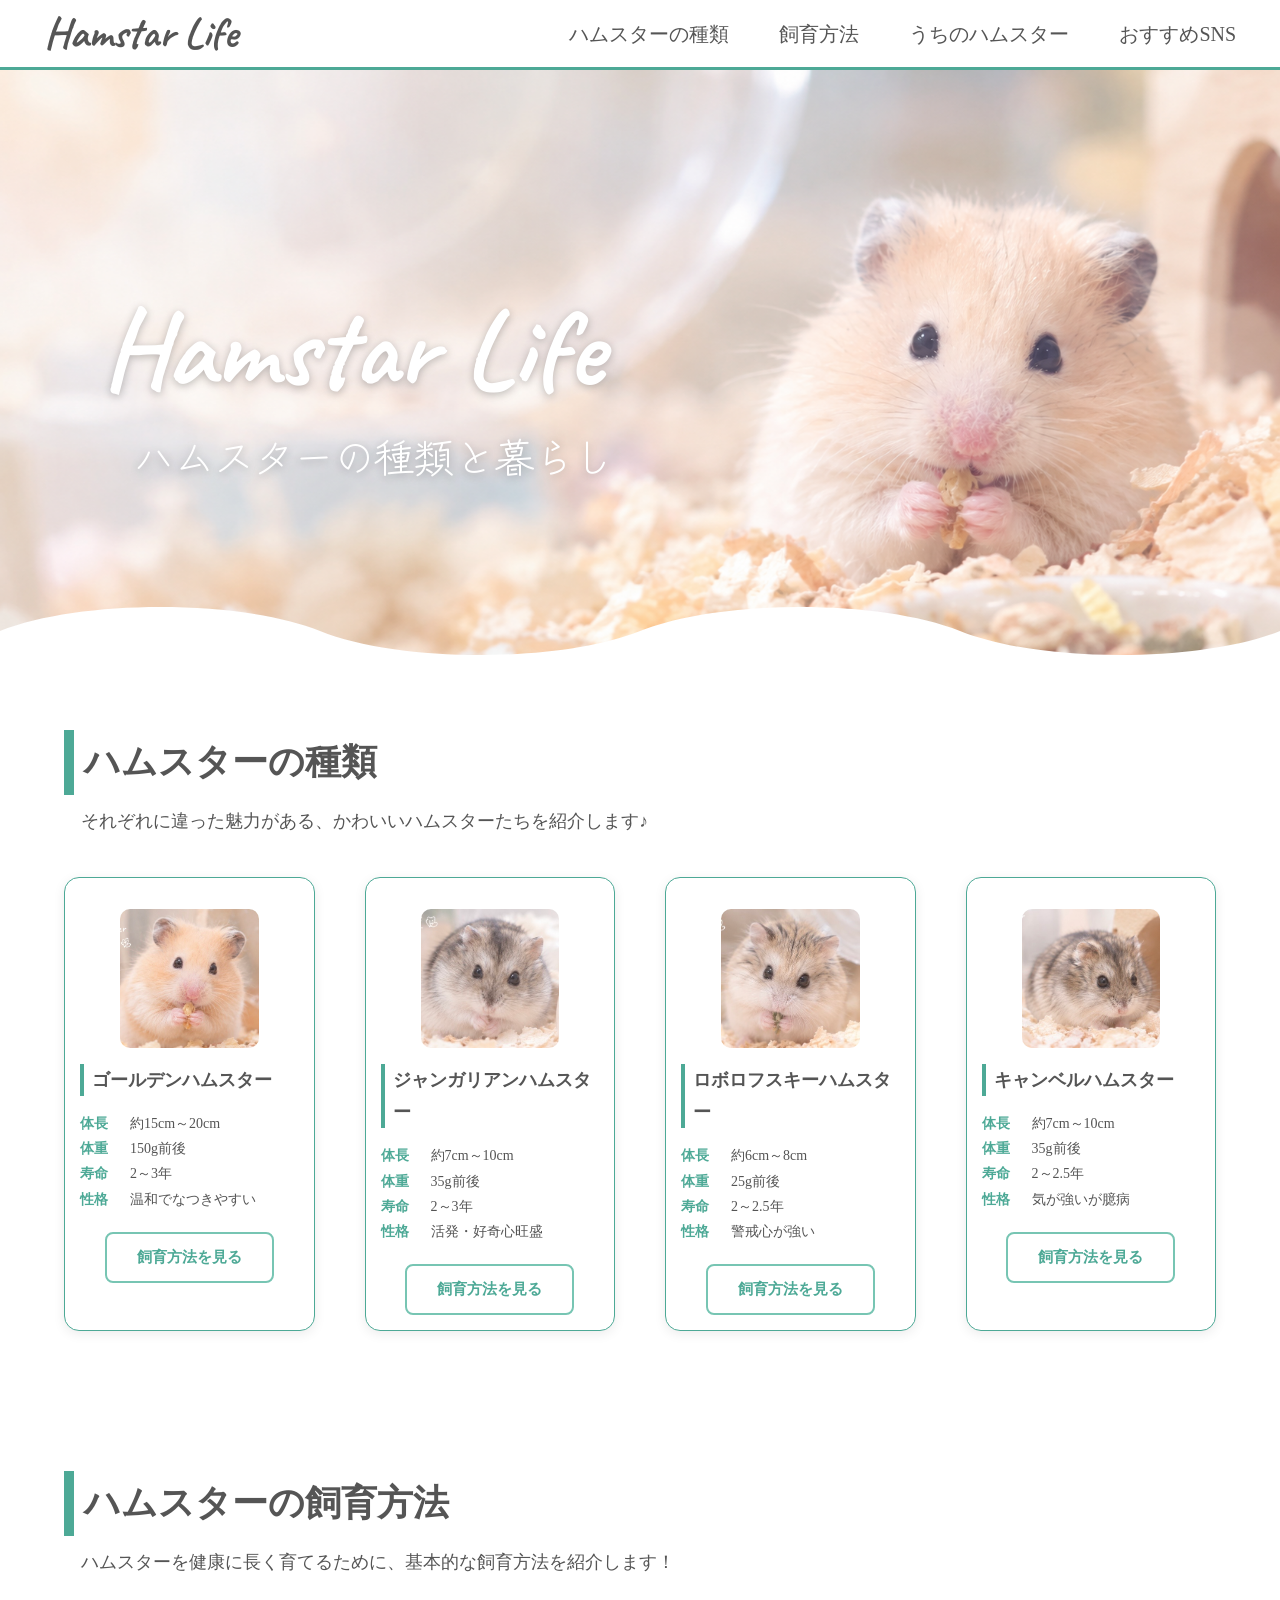
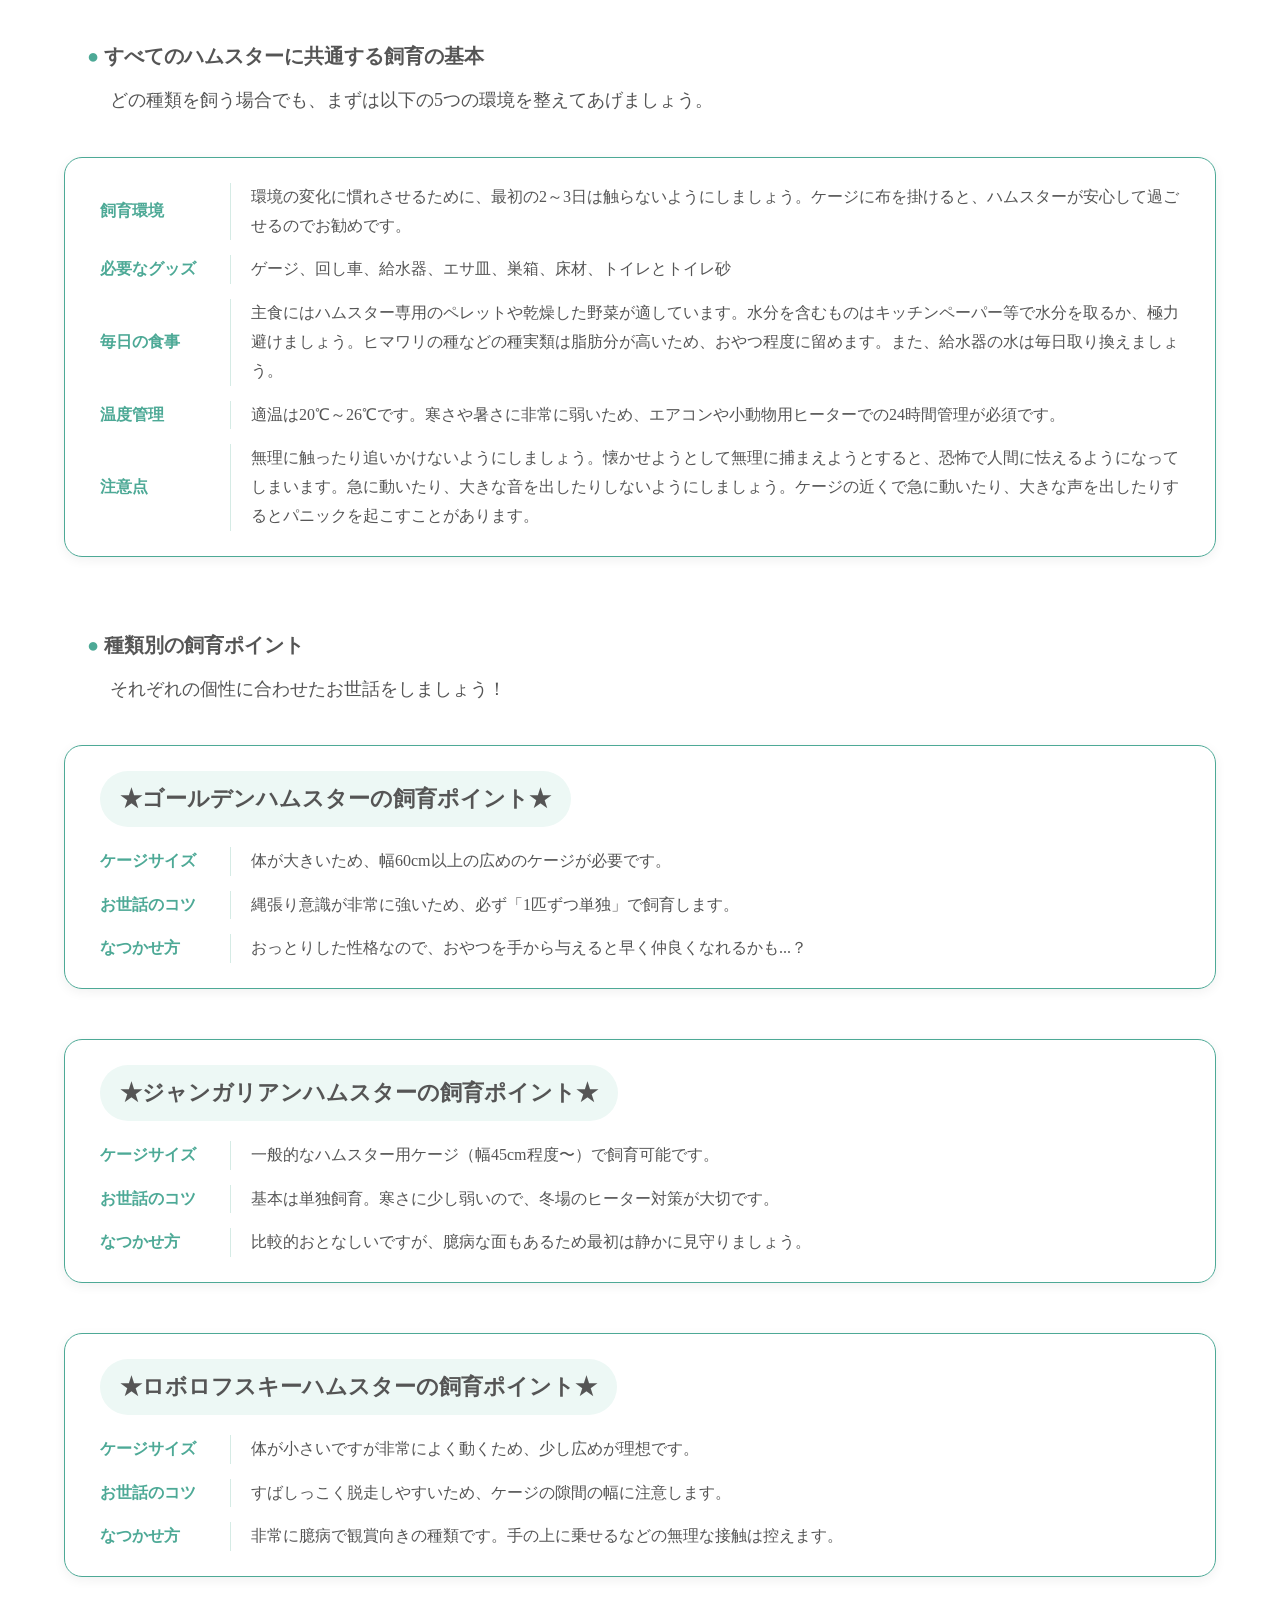
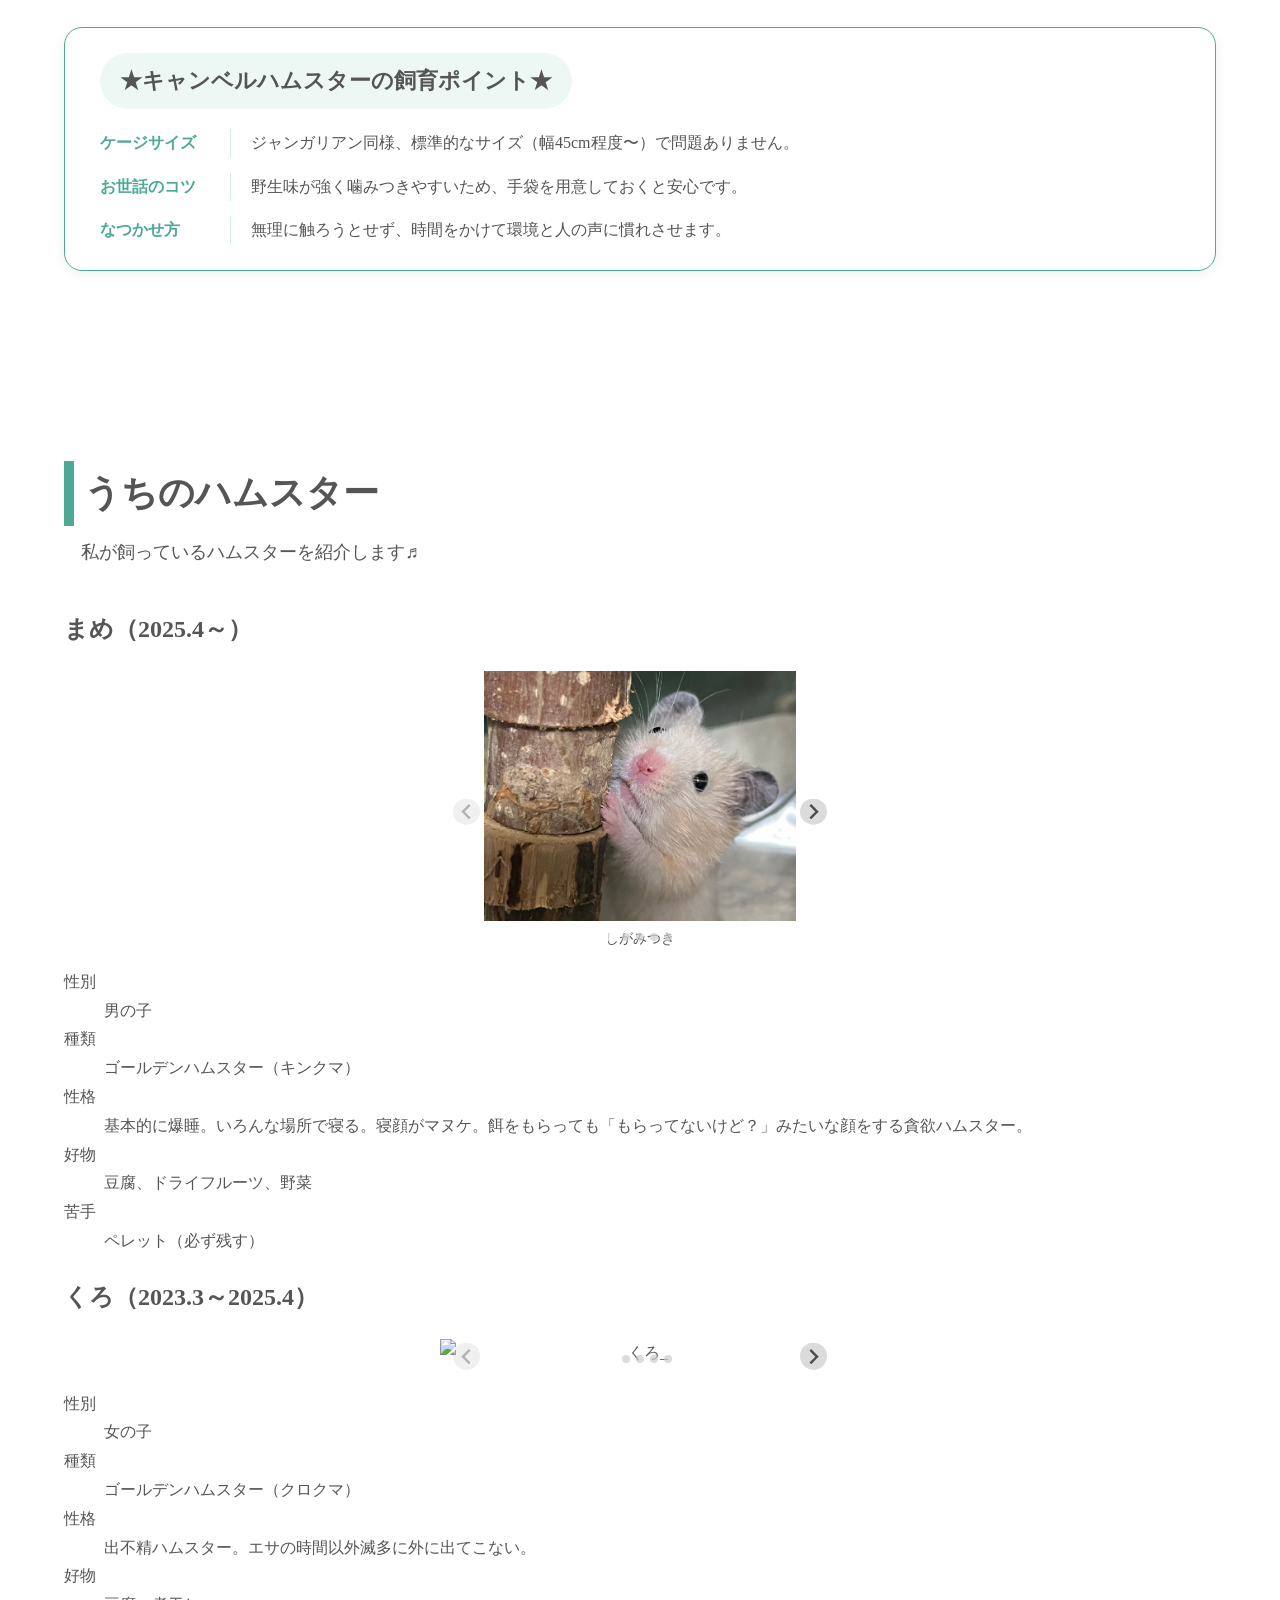
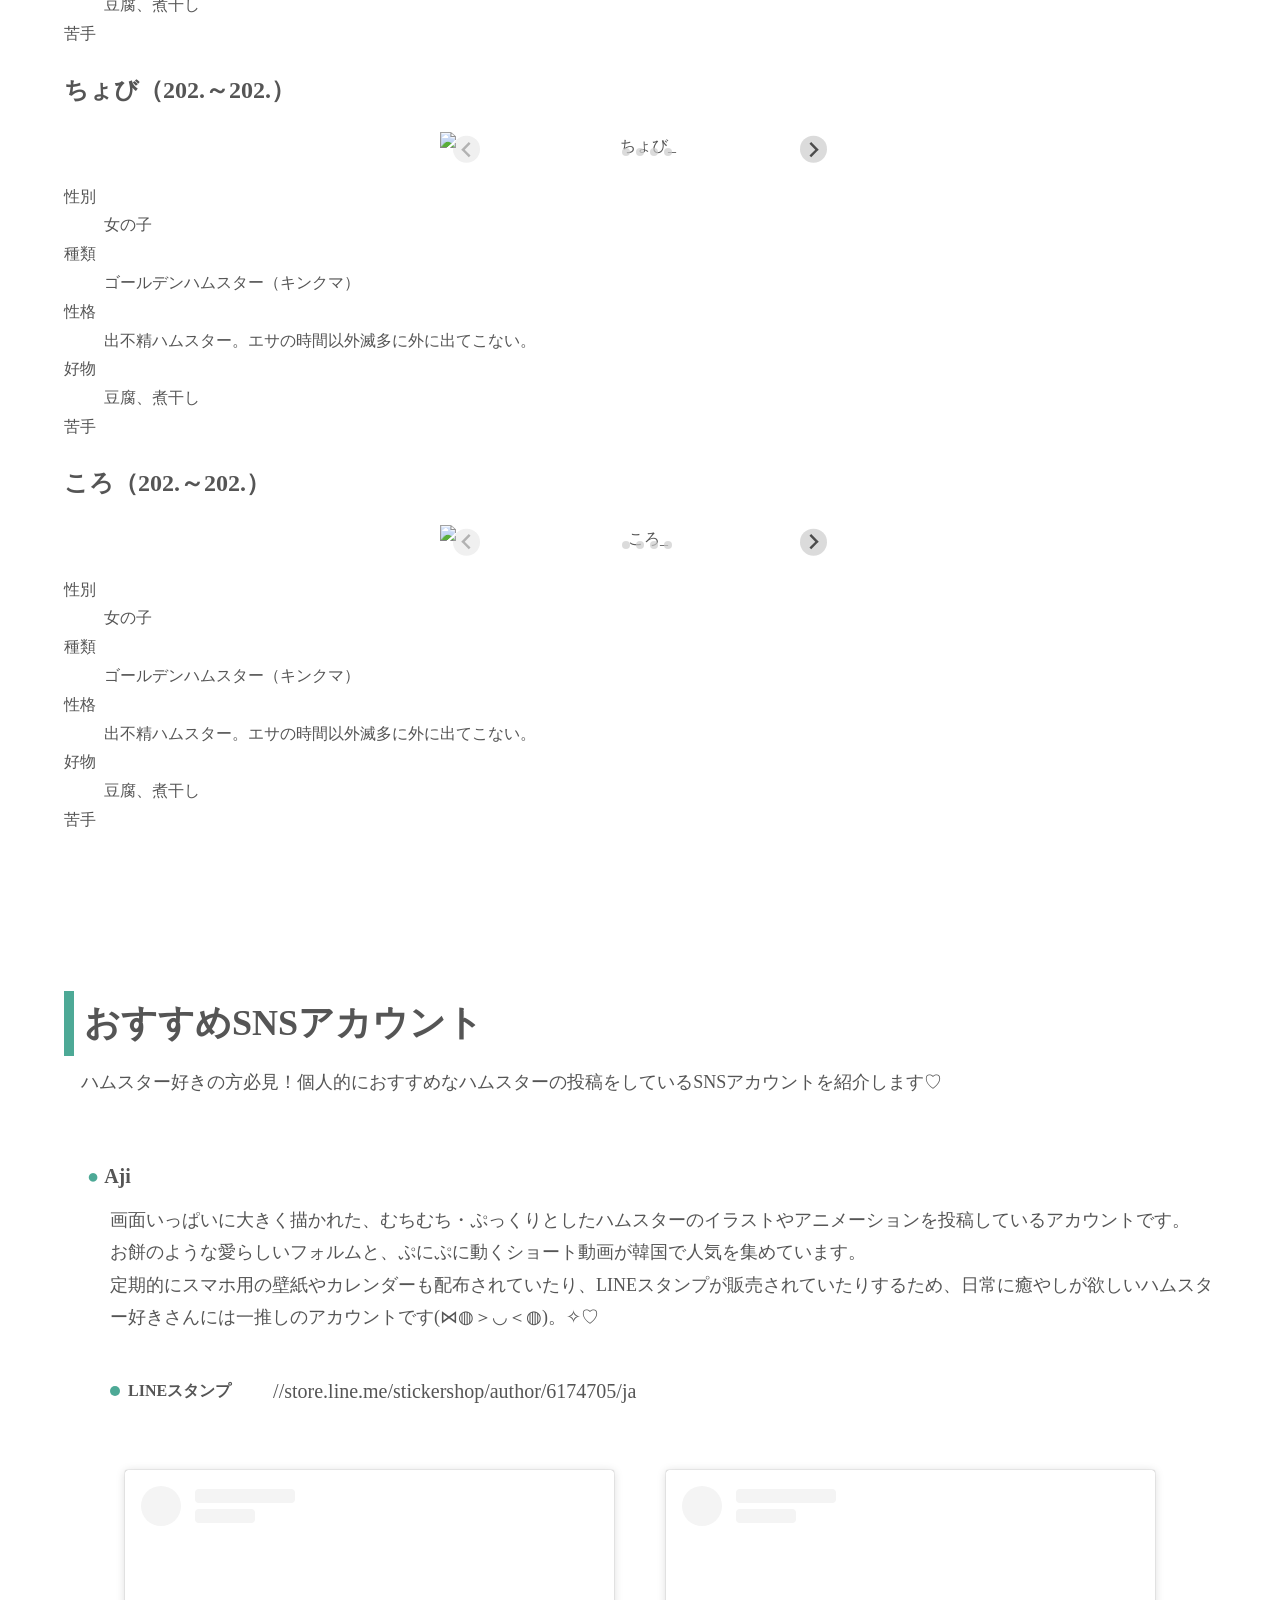
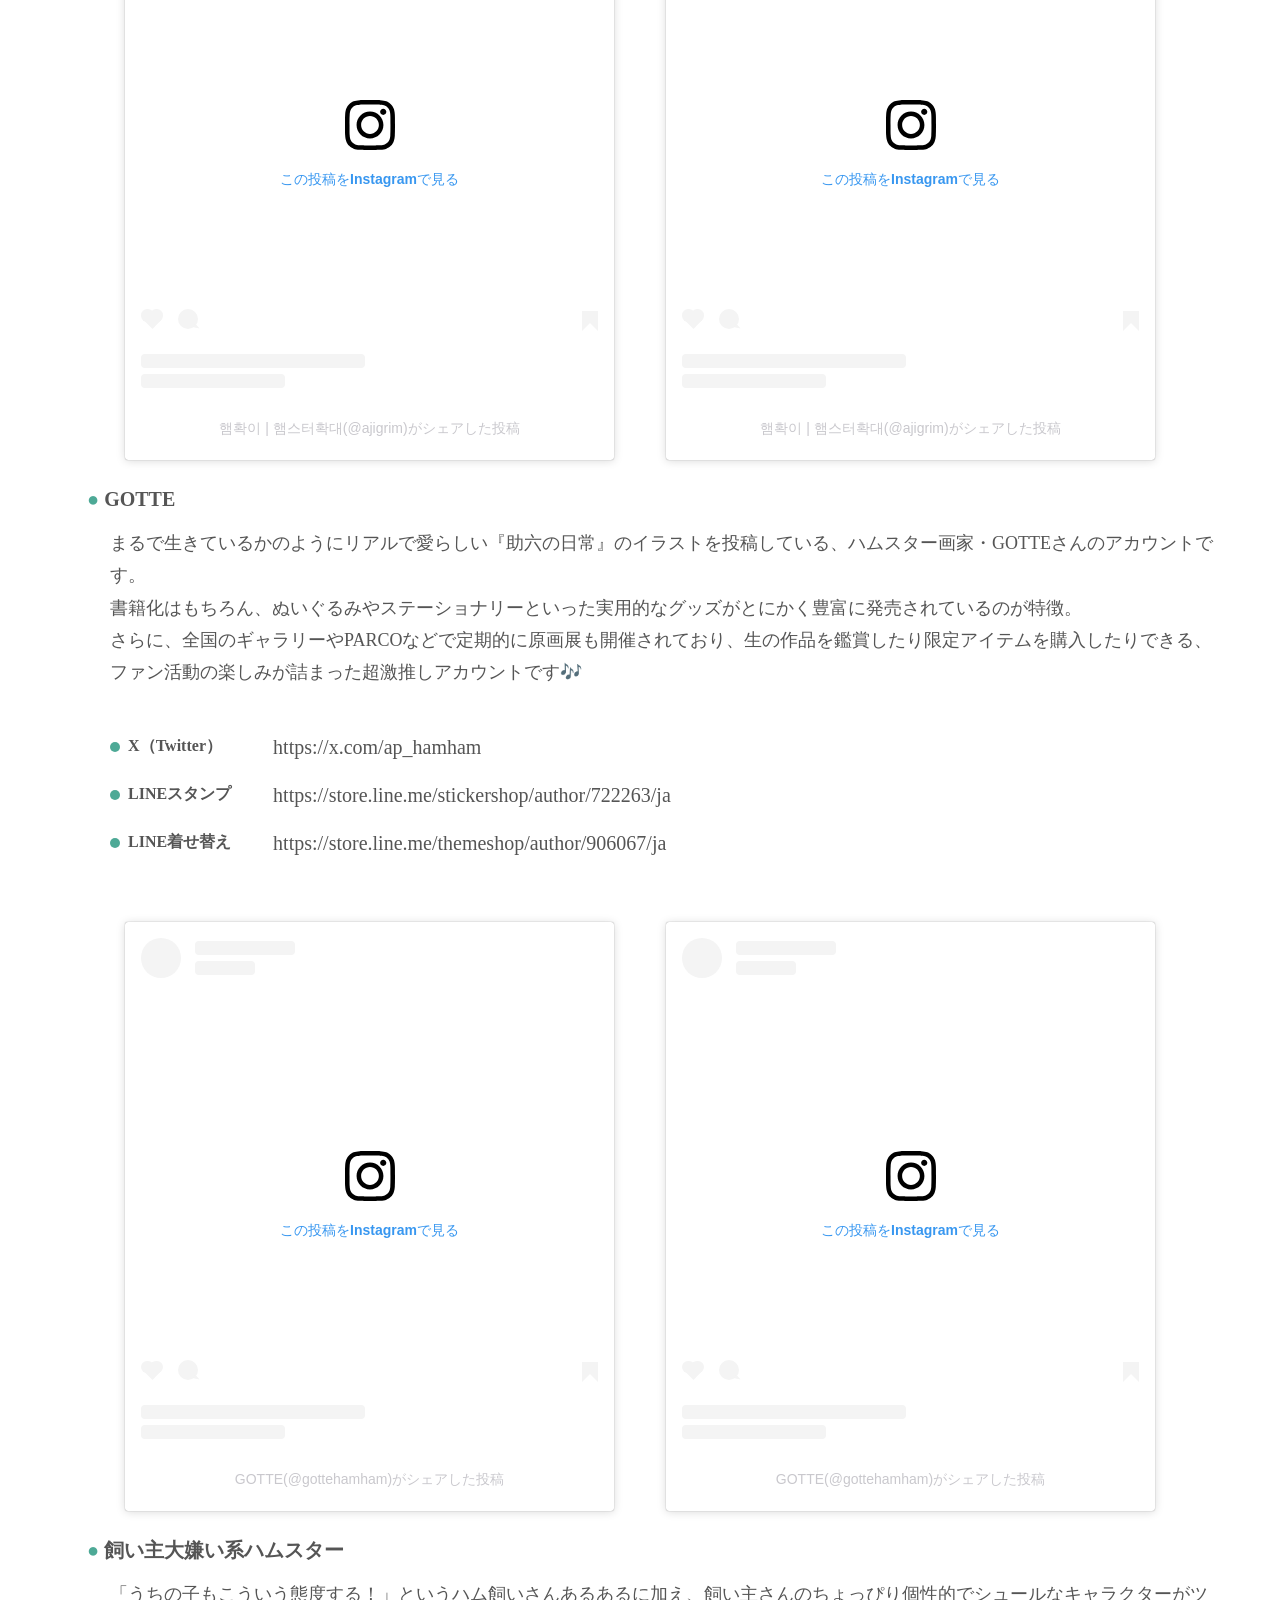
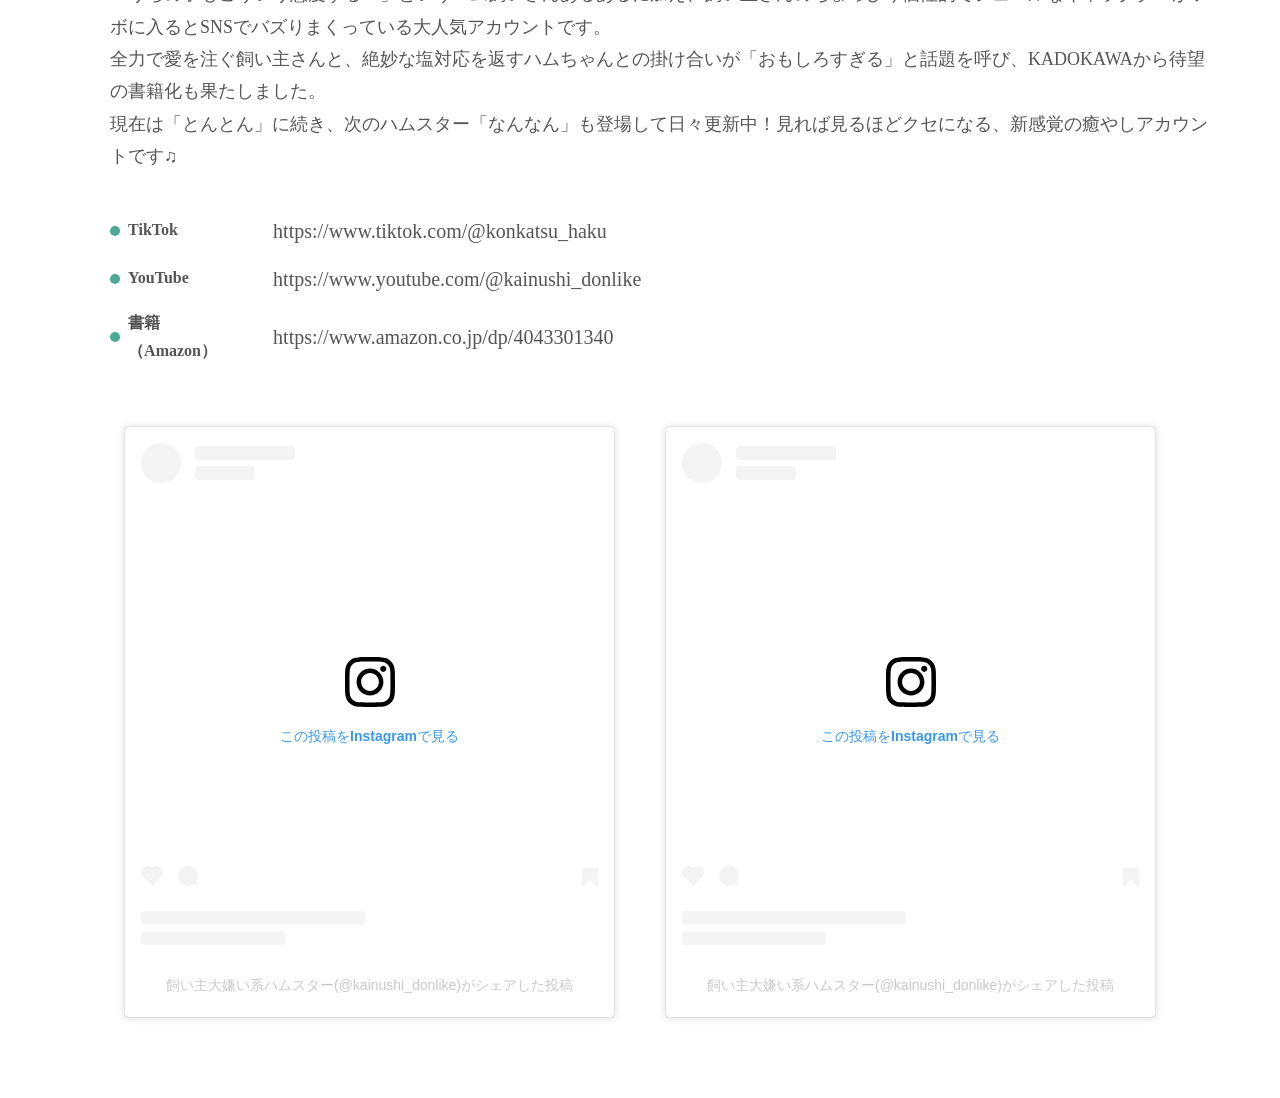
==== commit d4b89414: "紹介アカウント追加とCSS" ====
--- a/index.html
+++ b/index.html
@@ -24,7 +24,7 @@
 
         <!-- ヘッダー -->
         <header class="header">
-            <h1 class="title-logo"><a href="#top">Humstar Life</a></h1>
+            <h1 class="title-logo"><a href="#top">Hamstar Life</a></h1>
             <nav class="nav">
                 <ul class="nav-list">
                     <li><a href="#type">ハムスターの種類</a></li>
@@ -37,7 +37,7 @@
 
         <!-- トップ画面 -->
         <div id="top" class="top">
-            <h1>Humstar Life</h1>
+            <h1>Hamstar Life</h1>
             <p>ハムスターの種類と暮らし</p>
             <img src="images/top-hamster.png" alt="トップ画面のハムスターの画像">
         </div>
@@ -117,7 +117,7 @@
         <!-- ハムスターの飼育方法 -->
         <section id="breeding" class="breeding">
             <h1>ハムスターの飼育方法</h1>
-            <p>ハムスターを健康に長く育てるために、基本的な飼育方法を紹介します</p>
+            <p>ハムスターを健康に長く育てるために、基本的な飼育方法を紹介します！</p>
 
             <!-- 全てのハムスターに共通する飼育方法 -->
             <div class="breeding-text">
@@ -293,19 +293,100 @@
             </div>
         </section>
 
-        <!-- おすすめのイラストレーター -->
+        <!-- SNS -->
         <section id="SNS" class="SNS">
-            <h1>おすすめSNS</h1>
+            <h1>おすすめSNSアカウント</h1>
             <p>ハムスター好きの方必見！個人的におすすめなハムスターの投稿をしているSNSアカウントを紹介します♡</p>
-            <!--  -->
-            <blockquote class="instagram-media" data-instgrm-captioned data-instgrm-permalink="https://www.instagram.com/p/DYioqz-CXMP/?utm_source=ig_embed&amp;utm_campaign=loading" data-instgrm-version="14" style=" background:#FFF; border:0; border-radius:3px; box-shadow:0 0 1px 0 rgba(0,0,0,0.5),0 1px 10px 0 rgba(0,0,0,0.15); margin: 1px; max-width:540px; min-width:326px; padding:0; width:99.375%; width:-webkit-calc(100% - 2px); width:calc(100% - 2px);"><div style="padding:16px;"> <a href="https://www.instagram.com/p/DYioqz-CXMP/?utm_source=ig_embed&amp;utm_campaign=loading" style=" background:#FFFFFF; line-height:0; padding:0 0; text-align:center; text-decoration:none; width:100%;" target="_blank"> <div style=" display: flex; flex-direction: row; align-items: center;"> <div style="background-color: #F4F4F4; border-radius: 50%; flex-grow: 0; height: 40px; margin-right: 14px; width: 40px;"></div> <div style="display: flex; flex-direction: column; flex-grow: 1; justify-content: center;"> <div style=" background-color: #F4F4F4; border-radius: 4px; flex-grow: 0; height: 14px; margin-bottom: 6px; width: 100px;"></div> <div style=" background-color: #F4F4F4; border-radius: 4px; flex-grow: 0; height: 14px; width: 60px;"></div></div></div><div style="padding: 19% 0;"></div> <div style="display:block; height:50px; margin:0 auto 12px; width:50px;"><svg width="50px" height="50px" viewBox="0 0 60 60" version="1.1" xmlns="https://www.w3.org/2000/svg" xmlns:xlink="https://www.w3.org/1999/xlink"><g stroke="none" stroke-width="1" fill="none" fill-rule="evenodd"><g transform="translate(-511.000000, -20.000000)" fill="#000000"><g><path d="M556.869,30.41 C554.814,30.41 553.148,32.076 553.148,34.131 C553.148,36.186 554.814,37.852 556.869,37.852 C558.924,37.852 560.59,36.186 560.59,34.131 C560.59,32.076 558.924,30.41 556.869,30.41 M541,60.657 C535.114,60.657 530.342,55.887 530.342,50 C530.342,44.114 535.114,39.342 541,39.342 C546.887,39.342 551.658,44.114 551.658,50 C551.658,55.887 546.887,60.657 541,60.657 M541,33.886 C532.1,33.886 524.886,41.1 524.886,50 C524.886,58.899 532.1,66.113 541,66.113 C549.9,66.113 557.115,58.899 557.115,50 C557.115,41.1 549.9,33.886 541,33.886 M565.378,62.101 C565.244,65.022 564.756,66.606 564.346,67.663 C563.803,69.06 563.154,70.057 562.106,71.106 C561.058,72.155 560.06,72.803 558.662,73.347 C557.607,73.757 556.021,74.244 553.102,74.378 C549.944,74.521 548.997,74.552 541,74.552 C533.003,74.552 532.056,74.521 528.898,74.378 C525.979,74.244 524.393,73.757 523.338,73.347 C521.94,72.803 520.942,72.155 519.894,71.106 C518.846,70.057 518.197,69.06 517.654,67.663 C517.244,66.606 516.755,65.022 516.623,62.101 C516.479,58.943 516.448,57.996 516.448,50 C516.448,42.003 516.479,41.056 516.623,37.899 C516.755,34.978 517.244,33.391 517.654,32.338 C518.197,30.938 518.846,29.942 519.894,28.894 C520.942,27.846 521.94,27.196 523.338,26.654 C524.393,26.244 525.979,25.756 528.898,25.623 C532.057,25.479 533.004,25.448 541,25.448 C548.997,25.448 549.943,25.479 553.102,25.623 C556.021,25.756 557.607,26.244 558.662,26.654 C560.06,27.196 561.058,27.846 562.106,28.894 C563.154,29.942 563.803,30.938 564.346,32.338 C564.756,33.391 565.244,34.978 565.378,37.899 C565.522,41.056 565.552,42.003 565.552,50 C565.552,57.996 565.522,58.943 565.378,62.101 M570.82,37.631 C570.674,34.438 570.167,32.258 569.425,30.349 C568.659,28.377 567.633,26.702 565.965,25.035 C564.297,23.368 562.623,22.342 560.652,21.575 C558.743,20.834 556.562,20.326 553.369,20.18 C550.169,20.033 549.148,20 541,20 C532.853,20 531.831,20.033 528.631,20.18 C525.438,20.326 523.257,20.834 521.349,21.575 C519.376,22.342 517.703,23.368 516.035,25.035 C514.368,26.702 513.342,28.377 512.574,30.349 C511.834,32.258 511.326,34.438 511.181,37.631 C511.035,40.831 511,41.851 511,50 C511,58.147 511.035,59.17 511.181,62.369 C511.326,65.562 511.834,67.743 512.574,69.651 C513.342,71.625 514.368,73.296 516.035,74.965 C517.703,76.634 519.376,77.658 521.349,78.425 C523.257,79.167 525.438,79.673 528.631,79.82 C531.831,79.965 532.853,80.001 541,80.001 C549.148,80.001 550.169,79.965 553.369,79.82 C556.562,79.673 558.743,79.167 560.652,78.425 C562.623,77.658 564.297,76.634 565.965,74.965 C567.633,73.296 568.659,71.625 569.425,69.651 C570.167,67.743 570.674,65.562 570.82,62.369 C570.966,59.17 571,58.147 571,50 C571,41.851 570.966,40.831 570.82,37.631"></path></g></g></g></svg></div><div style="padding-top: 8px;"> <div style=" color:#3897f0; font-family:Arial,sans-serif; font-size:14px; font-style:normal; font-weight:550; line-height:18px;">この投稿をInstagramで見る</div></div><div style="padding: 12.5% 0;"></div> <div style="display: flex; flex-direction: row; margin-bottom: 14px; align-items: center;"><div> <div style="background-color: #F4F4F4; border-radius: 50%; height: 12.5px; width: 12.5px; transform: translateX(0px) translateY(7px);"></div> <div style="background-color: #F4F4F4; height: 12.5px; transform: rotate(-45deg) translateX(3px) translateY(1px); width: 12.5px; flex-grow: 0; margin-right: 14px; margin-left: 2px;"></div> <div style="background-color: #F4F4F4; border-radius: 50%; height: 12.5px; width: 12.5px; transform: translateX(9px) translateY(-18px);"></div></div><div style="margin-left: 8px;"> <div style=" background-color: #F4F4F4; border-radius: 50%; flex-grow: 0; height: 20px; width: 20px;"></div> <div style=" width: 0; height: 0; border-top: 2px solid transparent; border-left: 6px solid #f4f4f4; border-bottom: 2px solid transparent; transform: translateX(16px) translateY(-4px) rotate(30deg)"></div></div><div style="margin-left: auto;"> <div style=" width: 0px; border-top: 8px solid #F4F4F4; border-right: 8px solid transparent; transform: translateY(16px);"></div> <div style=" background-color: #F4F4F4; flex-grow: 0; height: 12px; width: 16px; transform: translateY(-4px);"></div> <div style=" width: 0; height: 0; border-top: 8px solid #F4F4F4; border-left: 8px solid transparent; transform: translateY(-4px) translateX(8px);"></div></div></div> <div style="display: flex; flex-direction: column; flex-grow: 1; justify-content: center; margin-bottom: 24px;"> <div style=" background-color: #F4F4F4; border-radius: 4px; flex-grow: 0; height: 14px; margin-bottom: 6px; width: 224px;"></div> <div style=" background-color: #F4F4F4; border-radius: 4px; flex-grow: 0; height: 14px; width: 144px;"></div></div></a><p style=" color:#c9c8cd; font-family:Arial,sans-serif; font-size:14px; line-height:17px; margin-bottom:0; margin-top:8px; overflow:hidden; padding:8px 0 7px; text-align:center; text-overflow:ellipsis; white-space:nowrap;"><a href="https://www.instagram.com/p/DYioqz-CXMP/?utm_source=ig_embed&amp;utm_campaign=loading" style=" color:#c9c8cd; font-family:Arial,sans-serif; font-size:14px; font-style:normal; font-weight:normal; line-height:17px; text-decoration:none;" target="_blank">햄확이 | 햄스터확대(@ajigrim)がシェアした投稿</a></p></div></blockquote>
-            <script async src="//www.instagram.com/embed.js"></script>
-            <blockquote class="instagram-media" data-instgrm-captioned data-instgrm-permalink="https://www.instagram.com/p/DSMuy8fCXcq/?utm_source=ig_embed&amp;utm_campaign=loading" data-instgrm-version="14" style=" background:#FFF; border:0; border-radius:3px; box-shadow:0 0 1px 0 rgba(0,0,0,0.5),0 1px 10px 0 rgba(0,0,0,0.15); margin: 1px; max-width:540px; min-width:326px; padding:0; width:99.375%; width:-webkit-calc(100% - 2px); width:calc(100% - 2px);"><div style="padding:16px;"> <a href="https://www.instagram.com/p/DSMuy8fCXcq/?utm_source=ig_embed&amp;utm_campaign=loading" style=" background:#FFFFFF; line-height:0; padding:0 0; text-align:center; text-decoration:none; width:100%;" target="_blank"> <div style=" display: flex; flex-direction: row; align-items: center;"> <div style="background-color: #F4F4F4; border-radius: 50%; flex-grow: 0; height: 40px; margin-right: 14px; width: 40px;"></div> <div style="display: flex; flex-direction: column; flex-grow: 1; justify-content: center;"> <div style=" background-color: #F4F4F4; border-radius: 4px; flex-grow: 0; height: 14px; margin-bottom: 6px; width: 100px;"></div> <div style=" background-color: #F4F4F4; border-radius: 4px; flex-grow: 0; height: 14px; width: 60px;"></div></div></div><div style="padding: 19% 0;"></div> <div style="display:block; height:50px; margin:0 auto 12px; width:50px;"><svg width="50px" height="50px" viewBox="0 0 60 60" version="1.1" xmlns="https://www.w3.org/2000/svg" xmlns:xlink="https://www.w3.org/1999/xlink"><g stroke="none" stroke-width="1" fill="none" fill-rule="evenodd"><g transform="translate(-511.000000, -20.000000)" fill="#000000"><g><path d="M556.869,30.41 C554.814,30.41 553.148,32.076 553.148,34.131 C553.148,36.186 554.814,37.852 556.869,37.852 C558.924,37.852 560.59,36.186 560.59,34.131 C560.59,32.076 558.924,30.41 556.869,30.41 M541,60.657 C535.114,60.657 530.342,55.887 530.342,50 C530.342,44.114 535.114,39.342 541,39.342 C546.887,39.342 551.658,44.114 551.658,50 C551.658,55.887 546.887,60.657 541,60.657 M541,33.886 C532.1,33.886 524.886,41.1 524.886,50 C524.886,58.899 532.1,66.113 541,66.113 C549.9,66.113 557.115,58.899 557.115,50 C557.115,41.1 549.9,33.886 541,33.886 M565.378,62.101 C565.244,65.022 564.756,66.606 564.346,67.663 C563.803,69.06 563.154,70.057 562.106,71.106 C561.058,72.155 560.06,72.803 558.662,73.347 C557.607,73.757 556.021,74.244 553.102,74.378 C549.944,74.521 548.997,74.552 541,74.552 C533.003,74.552 532.056,74.521 528.898,74.378 C525.979,74.244 524.393,73.757 523.338,73.347 C521.94,72.803 520.942,72.155 519.894,71.106 C518.846,70.057 518.197,69.06 517.654,67.663 C517.244,66.606 516.755,65.022 516.623,62.101 C516.479,58.943 516.448,57.996 516.448,50 C516.448,42.003 516.479,41.056 516.623,37.899 C516.755,34.978 517.244,33.391 517.654,32.338 C518.197,30.938 518.846,29.942 519.894,28.894 C520.942,27.846 521.94,27.196 523.338,26.654 C524.393,26.244 525.979,25.756 528.898,25.623 C532.057,25.479 533.004,25.448 541,25.448 C548.997,25.448 549.943,25.479 553.102,25.623 C556.021,25.756 557.607,26.244 558.662,26.654 C560.06,27.196 561.058,27.846 562.106,28.894 C563.154,29.942 563.803,30.938 564.346,32.338 C564.756,33.391 565.244,34.978 565.378,37.899 C565.522,41.056 565.552,42.003 565.552,50 C565.552,57.996 565.522,58.943 565.378,62.101 M570.82,37.631 C570.674,34.438 570.167,32.258 569.425,30.349 C568.659,28.377 567.633,26.702 565.965,25.035 C564.297,23.368 562.623,22.342 560.652,21.575 C558.743,20.834 556.562,20.326 553.369,20.18 C550.169,20.033 549.148,20 541,20 C532.853,20 531.831,20.033 528.631,20.18 C525.438,20.326 523.257,20.834 521.349,21.575 C519.376,22.342 517.703,23.368 516.035,25.035 C514.368,26.702 513.342,28.377 512.574,30.349 C511.834,32.258 511.326,34.438 511.181,37.631 C511.035,40.831 511,41.851 511,50 C511,58.147 511.035,59.17 511.181,62.369 C511.326,65.562 511.834,67.743 512.574,69.651 C513.342,71.625 514.368,73.296 516.035,74.965 C517.703,76.634 519.376,77.658 521.349,78.425 C523.257,79.167 525.438,79.673 528.631,79.82 C531.831,79.965 532.853,80.001 541,80.001 C549.148,80.001 550.169,79.965 553.369,79.82 C556.562,79.673 558.743,79.167 560.652,78.425 C562.623,77.658 564.297,76.634 565.965,74.965 C567.633,73.296 568.659,71.625 569.425,69.651 C570.167,67.743 570.674,65.562 570.82,62.369 C570.966,59.17 571,58.147 571,50 C571,41.851 570.966,40.831 570.82,37.631"></path></g></g></g></svg></div><div style="padding-top: 8px;"> <div style=" color:#3897f0; font-family:Arial,sans-serif; font-size:14px; font-style:normal; font-weight:550; line-height:18px;">この投稿をInstagramで見る</div></div><div style="padding: 12.5% 0;"></div> <div style="display: flex; flex-direction: row; margin-bottom: 14px; align-items: center;"><div> <div style="background-color: #F4F4F4; border-radius: 50%; height: 12.5px; width: 12.5px; transform: translateX(0px) translateY(7px);"></div> <div style="background-color: #F4F4F4; height: 12.5px; transform: rotate(-45deg) translateX(3px) translateY(1px); width: 12.5px; flex-grow: 0; margin-right: 14px; margin-left: 2px;"></div> <div style="background-color: #F4F4F4; border-radius: 50%; height: 12.5px; width: 12.5px; transform: translateX(9px) translateY(-18px);"></div></div><div style="margin-left: 8px;"> <div style=" background-color: #F4F4F4; border-radius: 50%; flex-grow: 0; height: 20px; width: 20px;"></div> <div style=" width: 0; height: 0; border-top: 2px solid transparent; border-left: 6px solid #f4f4f4; border-bottom: 2px solid transparent; transform: translateX(16px) translateY(-4px) rotate(30deg)"></div></div><div style="margin-left: auto;"> <div style=" width: 0px; border-top: 8px solid #F4F4F4; border-right: 8px solid transparent; transform: translateY(16px);"></div> <div style=" background-color: #F4F4F4; flex-grow: 0; height: 12px; width: 16px; transform: translateY(-4px);"></div> <div style=" width: 0; height: 0; border-top: 8px solid #F4F4F4; border-left: 8px solid transparent; transform: translateY(-4px) translateX(8px);"></div></div></div> <div style="display: flex; flex-direction: column; flex-grow: 1; justify-content: center; margin-bottom: 24px;"> <div style=" background-color: #F4F4F4; border-radius: 4px; flex-grow: 0; height: 14px; margin-bottom: 6px; width: 224px;"></div> <div style=" background-color: #F4F4F4; border-radius: 4px; flex-grow: 0; height: 14px; width: 144px;"></div></div></a><p style=" color:#c9c8cd; font-family:Arial,sans-serif; font-size:14px; line-height:17px; margin-bottom:0; margin-top:8px; overflow:hidden; padding:8px 0 7px; text-align:center; text-overflow:ellipsis; white-space:nowrap;"><a href="https://www.instagram.com/p/DSMuy8fCXcq/?utm_source=ig_embed&amp;utm_campaign=loading" style=" color:#c9c8cd; font-family:Arial,sans-serif; font-size:14px; font-style:normal; font-weight:normal; line-height:17px; text-decoration:none;" target="_blank">햄확이 | 햄스터확대(@ajigrim)がシェアした投稿</a></p></div></blockquote>
-            <script async src="//www.instagram.com/embed.js"></script>
-            <blockquote class="instagram-media" data-instgrm-captioned data-instgrm-permalink="https://www.instagram.com/p/CvKLlPnPpGP/?utm_source=ig_embed&amp;utm_campaign=loading" data-instgrm-version="14" style=" background:#FFF; border:0; border-radius:3px; box-shadow:0 0 1px 0 rgba(0,0,0,0.5),0 1px 10px 0 rgba(0,0,0,0.15); margin: 1px; max-width:540px; min-width:326px; padding:0; width:99.375%; width:-webkit-calc(100% - 2px); width:calc(100% - 2px);"><div style="padding:16px;"> <a href="https://www.instagram.com/p/CvKLlPnPpGP/?utm_source=ig_embed&amp;utm_campaign=loading" style=" background:#FFFFFF; line-height:0; padding:0 0; text-align:center; text-decoration:none; width:100%;" target="_blank"> <div style=" display: flex; flex-direction: row; align-items: center;"> <div style="background-color: #F4F4F4; border-radius: 50%; flex-grow: 0; height: 40px; margin-right: 14px; width: 40px;"></div> <div style="display: flex; flex-direction: column; flex-grow: 1; justify-content: center;"> <div style=" background-color: #F4F4F4; border-radius: 4px; flex-grow: 0; height: 14px; margin-bottom: 6px; width: 100px;"></div> <div style=" background-color: #F4F4F4; border-radius: 4px; flex-grow: 0; height: 14px; width: 60px;"></div></div></div><div style="padding: 19% 0;"></div> <div style="display:block; height:50px; margin:0 auto 12px; width:50px;"><svg width="50px" height="50px" viewBox="0 0 60 60" version="1.1" xmlns="https://www.w3.org/2000/svg" xmlns:xlink="https://www.w3.org/1999/xlink"><g stroke="none" stroke-width="1" fill="none" fill-rule="evenodd"><g transform="translate(-511.000000, -20.000000)" fill="#000000"><g><path d="M556.869,30.41 C554.814,30.41 553.148,32.076 553.148,34.131 C553.148,36.186 554.814,37.852 556.869,37.852 C558.924,37.852 560.59,36.186 560.59,34.131 C560.59,32.076 558.924,30.41 556.869,30.41 M541,60.657 C535.114,60.657 530.342,55.887 530.342,50 C530.342,44.114 535.114,39.342 541,39.342 C546.887,39.342 551.658,44.114 551.658,50 C551.658,55.887 546.887,60.657 541,60.657 M541,33.886 C532.1,33.886 524.886,41.1 524.886,50 C524.886,58.899 532.1,66.113 541,66.113 C549.9,66.113 557.115,58.899 557.115,50 C557.115,41.1 549.9,33.886 541,33.886 M565.378,62.101 C565.244,65.022 564.756,66.606 564.346,67.663 C563.803,69.06 563.154,70.057 562.106,71.106 C561.058,72.155 560.06,72.803 558.662,73.347 C557.607,73.757 556.021,74.244 553.102,74.378 C549.944,74.521 548.997,74.552 541,74.552 C533.003,74.552 532.056,74.521 528.898,74.378 C525.979,74.244 524.393,73.757 523.338,73.347 C521.94,72.803 520.942,72.155 519.894,71.106 C518.846,70.057 518.197,69.06 517.654,67.663 C517.244,66.606 516.755,65.022 516.623,62.101 C516.479,58.943 516.448,57.996 516.448,50 C516.448,42.003 516.479,41.056 516.623,37.899 C516.755,34.978 517.244,33.391 517.654,32.338 C518.197,30.938 518.846,29.942 519.894,28.894 C520.942,27.846 521.94,27.196 523.338,26.654 C524.393,26.244 525.979,25.756 528.898,25.623 C532.057,25.479 533.004,25.448 541,25.448 C548.997,25.448 549.943,25.479 553.102,25.623 C556.021,25.756 557.607,26.244 558.662,26.654 C560.06,27.196 561.058,27.846 562.106,28.894 C563.154,29.942 563.803,30.938 564.346,32.338 C564.756,33.391 565.244,34.978 565.378,37.899 C565.522,41.056 565.552,42.003 565.552,50 C565.552,57.996 565.522,58.943 565.378,62.101 M570.82,37.631 C570.674,34.438 570.167,32.258 569.425,30.349 C568.659,28.377 567.633,26.702 565.965,25.035 C564.297,23.368 562.623,22.342 560.652,21.575 C558.743,20.834 556.562,20.326 553.369,20.18 C550.169,20.033 549.148,20 541,20 C532.853,20 531.831,20.033 528.631,20.18 C525.438,20.326 523.257,20.834 521.349,21.575 C519.376,22.342 517.703,23.368 516.035,25.035 C514.368,26.702 513.342,28.377 512.574,30.349 C511.834,32.258 511.326,34.438 511.181,37.631 C511.035,40.831 511,41.851 511,50 C511,58.147 511.035,59.17 511.181,62.369 C511.326,65.562 511.834,67.743 512.574,69.651 C513.342,71.625 514.368,73.296 516.035,74.965 C517.703,76.634 519.376,77.658 521.349,78.425 C523.257,79.167 525.438,79.673 528.631,79.82 C531.831,79.965 532.853,80.001 541,80.001 C549.148,80.001 550.169,79.965 553.369,79.82 C556.562,79.673 558.743,79.167 560.652,78.425 C562.623,77.658 564.297,76.634 565.965,74.965 C567.633,73.296 568.659,71.625 569.425,69.651 C570.167,67.743 570.674,65.562 570.82,62.369 C570.966,59.17 571,58.147 571,50 C571,41.851 570.966,40.831 570.82,37.631"></path></g></g></g></svg></div><div style="padding-top: 8px;"> <div style=" color:#3897f0; font-family:Arial,sans-serif; font-size:14px; font-style:normal; font-weight:550; line-height:18px;">この投稿をInstagramで見る</div></div><div style="padding: 12.5% 0;"></div> <div style="display: flex; flex-direction: row; margin-bottom: 14px; align-items: center;"><div> <div style="background-color: #F4F4F4; border-radius: 50%; height: 12.5px; width: 12.5px; transform: translateX(0px) translateY(7px);"></div> <div style="background-color: #F4F4F4; height: 12.5px; transform: rotate(-45deg) translateX(3px) translateY(1px); width: 12.5px; flex-grow: 0; margin-right: 14px; margin-left: 2px;"></div> <div style="background-color: #F4F4F4; border-radius: 50%; height: 12.5px; width: 12.5px; transform: translateX(9px) translateY(-18px);"></div></div><div style="margin-left: 8px;"> <div style=" background-color: #F4F4F4; border-radius: 50%; flex-grow: 0; height: 20px; width: 20px;"></div> <div style=" width: 0; height: 0; border-top: 2px solid transparent; border-left: 6px solid #f4f4f4; border-bottom: 2px solid transparent; transform: translateX(16px) translateY(-4px) rotate(30deg)"></div></div><div style="margin-left: auto;"> <div style=" width: 0px; border-top: 8px solid #F4F4F4; border-right: 8px solid transparent; transform: translateY(16px);"></div> <div style=" background-color: #F4F4F4; flex-grow: 0; height: 12px; width: 16px; transform: translateY(-4px);"></div> <div style=" width: 0; height: 0; border-top: 8px solid #F4F4F4; border-left: 8px solid transparent; transform: translateY(-4px) translateX(8px);"></div></div></div> <div style="display: flex; flex-direction: column; flex-grow: 1; justify-content: center; margin-bottom: 24px;"> <div style=" background-color: #F4F4F4; border-radius: 4px; flex-grow: 0; height: 14px; margin-bottom: 6px; width: 224px;"></div> <div style=" background-color: #F4F4F4; border-radius: 4px; flex-grow: 0; height: 14px; width: 144px;"></div></div></a><p style=" color:#c9c8cd; font-family:Arial,sans-serif; font-size:14px; line-height:17px; margin-bottom:0; margin-top:8px; overflow:hidden; padding:8px 0 7px; text-align:center; text-overflow:ellipsis; white-space:nowrap;"><a href="https://www.instagram.com/p/CvKLlPnPpGP/?utm_source=ig_embed&amp;utm_campaign=loading" style=" color:#c9c8cd; font-family:Arial,sans-serif; font-size:14px; font-style:normal; font-weight:normal; line-height:17px; text-decoration:none;" target="_blank">GOTTE(@gottehamham)がシェアした投稿</a></p></div></blockquote>
-            <script async src="//www.instagram.com/embed.js"></script>
-            <blockquote class="instagram-media" data-instgrm-captioned data-instgrm-permalink="https://www.instagram.com/p/CtRX1guvrOG/?utm_source=ig_embed&amp;utm_campaign=loading" data-instgrm-version="14" style=" background:#FFF; border:0; border-radius:3px; box-shadow:0 0 1px 0 rgba(0,0,0,0.5),0 1px 10px 0 rgba(0,0,0,0.15); margin: 1px; max-width:540px; min-width:326px; padding:0; width:99.375%; width:-webkit-calc(100% - 2px); width:calc(100% - 2px);"><div style="padding:16px;"> <a href="https://www.instagram.com/p/CtRX1guvrOG/?utm_source=ig_embed&amp;utm_campaign=loading" style=" background:#FFFFFF; line-height:0; padding:0 0; text-align:center; text-decoration:none; width:100%;" target="_blank"> <div style=" display: flex; flex-direction: row; align-items: center;"> <div style="background-color: #F4F4F4; border-radius: 50%; flex-grow: 0; height: 40px; margin-right: 14px; width: 40px;"></div> <div style="display: flex; flex-direction: column; flex-grow: 1; justify-content: center;"> <div style=" background-color: #F4F4F4; border-radius: 4px; flex-grow: 0; height: 14px; margin-bottom: 6px; width: 100px;"></div> <div style=" background-color: #F4F4F4; border-radius: 4px; flex-grow: 0; height: 14px; width: 60px;"></div></div></div><div style="padding: 19% 0;"></div> <div style="display:block; height:50px; margin:0 auto 12px; width:50px;"><svg width="50px" height="50px" viewBox="0 0 60 60" version="1.1" xmlns="https://www.w3.org/2000/svg" xmlns:xlink="https://www.w3.org/1999/xlink"><g stroke="none" stroke-width="1" fill="none" fill-rule="evenodd"><g transform="translate(-511.000000, -20.000000)" fill="#000000"><g><path d="M556.869,30.41 C554.814,30.41 553.148,32.076 553.148,34.131 C553.148,36.186 554.814,37.852 556.869,37.852 C558.924,37.852 560.59,36.186 560.59,34.131 C560.59,32.076 558.924,30.41 556.869,30.41 M541,60.657 C535.114,60.657 530.342,55.887 530.342,50 C530.342,44.114 535.114,39.342 541,39.342 C546.887,39.342 551.658,44.114 551.658,50 C551.658,55.887 546.887,60.657 541,60.657 M541,33.886 C532.1,33.886 524.886,41.1 524.886,50 C524.886,58.899 532.1,66.113 541,66.113 C549.9,66.113 557.115,58.899 557.115,50 C557.115,41.1 549.9,33.886 541,33.886 M565.378,62.101 C565.244,65.022 564.756,66.606 564.346,67.663 C563.803,69.06 563.154,70.057 562.106,71.106 C561.058,72.155 560.06,72.803 558.662,73.347 C557.607,73.757 556.021,74.244 553.102,74.378 C549.944,74.521 548.997,74.552 541,74.552 C533.003,74.552 532.056,74.521 528.898,74.378 C525.979,74.244 524.393,73.757 523.338,73.347 C521.94,72.803 520.942,72.155 519.894,71.106 C518.846,70.057 518.197,69.06 517.654,67.663 C517.244,66.606 516.755,65.022 516.623,62.101 C516.479,58.943 516.448,57.996 516.448,50 C516.448,42.003 516.479,41.056 516.623,37.899 C516.755,34.978 517.244,33.391 517.654,32.338 C518.197,30.938 518.846,29.942 519.894,28.894 C520.942,27.846 521.94,27.196 523.338,26.654 C524.393,26.244 525.979,25.756 528.898,25.623 C532.057,25.479 533.004,25.448 541,25.448 C548.997,25.448 549.943,25.479 553.102,25.623 C556.021,25.756 557.607,26.244 558.662,26.654 C560.06,27.196 561.058,27.846 562.106,28.894 C563.154,29.942 563.803,30.938 564.346,32.338 C564.756,33.391 565.244,34.978 565.378,37.899 C565.522,41.056 565.552,42.003 565.552,50 C565.552,57.996 565.522,58.943 565.378,62.101 M570.82,37.631 C570.674,34.438 570.167,32.258 569.425,30.349 C568.659,28.377 567.633,26.702 565.965,25.035 C564.297,23.368 562.623,22.342 560.652,21.575 C558.743,20.834 556.562,20.326 553.369,20.18 C550.169,20.033 549.148,20 541,20 C532.853,20 531.831,20.033 528.631,20.18 C525.438,20.326 523.257,20.834 521.349,21.575 C519.376,22.342 517.703,23.368 516.035,25.035 C514.368,26.702 513.342,28.377 512.574,30.349 C511.834,32.258 511.326,34.438 511.181,37.631 C511.035,40.831 511,41.851 511,50 C511,58.147 511.035,59.17 511.181,62.369 C511.326,65.562 511.834,67.743 512.574,69.651 C513.342,71.625 514.368,73.296 516.035,74.965 C517.703,76.634 519.376,77.658 521.349,78.425 C523.257,79.167 525.438,79.673 528.631,79.82 C531.831,79.965 532.853,80.001 541,80.001 C549.148,80.001 550.169,79.965 553.369,79.82 C556.562,79.673 558.743,79.167 560.652,78.425 C562.623,77.658 564.297,76.634 565.965,74.965 C567.633,73.296 568.659,71.625 569.425,69.651 C570.167,67.743 570.674,65.562 570.82,62.369 C570.966,59.17 571,58.147 571,50 C571,41.851 570.966,40.831 570.82,37.631"></path></g></g></g></svg></div><div style="padding-top: 8px;"> <div style=" color:#3897f0; font-family:Arial,sans-serif; font-size:14px; font-style:normal; font-weight:550; line-height:18px;">この投稿をInstagramで見る</div></div><div style="padding: 12.5% 0;"></div> <div style="display: flex; flex-direction: row; margin-bottom: 14px; align-items: center;"><div> <div style="background-color: #F4F4F4; border-radius: 50%; height: 12.5px; width: 12.5px; transform: translateX(0px) translateY(7px);"></div> <div style="background-color: #F4F4F4; height: 12.5px; transform: rotate(-45deg) translateX(3px) translateY(1px); width: 12.5px; flex-grow: 0; margin-right: 14px; margin-left: 2px;"></div> <div style="background-color: #F4F4F4; border-radius: 50%; height: 12.5px; width: 12.5px; transform: translateX(9px) translateY(-18px);"></div></div><div style="margin-left: 8px;"> <div style=" background-color: #F4F4F4; border-radius: 50%; flex-grow: 0; height: 20px; width: 20px;"></div> <div style=" width: 0; height: 0; border-top: 2px solid transparent; border-left: 6px solid #f4f4f4; border-bottom: 2px solid transparent; transform: translateX(16px) translateY(-4px) rotate(30deg)"></div></div><div style="margin-left: auto;"> <div style=" width: 0px; border-top: 8px solid #F4F4F4; border-right: 8px solid transparent; transform: translateY(16px);"></div> <div style=" background-color: #F4F4F4; flex-grow: 0; height: 12px; width: 16px; transform: translateY(-4px);"></div> <div style=" width: 0; height: 0; border-top: 8px solid #F4F4F4; border-left: 8px solid transparent; transform: translateY(-4px) translateX(8px);"></div></div></div> <div style="display: flex; flex-direction: column; flex-grow: 1; justify-content: center; margin-bottom: 24px;"> <div style=" background-color: #F4F4F4; border-radius: 4px; flex-grow: 0; height: 14px; margin-bottom: 6px; width: 224px;"></div> <div style=" background-color: #F4F4F4; border-radius: 4px; flex-grow: 0; height: 14px; width: 144px;"></div></div></a><p style=" color:#c9c8cd; font-family:Arial,sans-serif; font-size:14px; line-height:17px; margin-bottom:0; margin-top:8px; overflow:hidden; padding:8px 0 7px; text-align:center; text-overflow:ellipsis; white-space:nowrap;"><a href="https://www.instagram.com/p/CtRX1guvrOG/?utm_source=ig_embed&amp;utm_campaign=loading" style=" color:#c9c8cd; font-family:Arial,sans-serif; font-size:14px; font-style:normal; font-weight:normal; line-height:17px; text-decoration:none;" target="_blank">GOTTE(@gottehamham)がシェアした投稿</a></p></div></blockquote>
-            <script async src="//www.instagram.com/embed.js"></script>
+
+            <div class="SNS-list">
+                <article class="SNS-card">
+                    <h2>Aji</h2>
+                    <p>画面いっぱいに大きく描かれた、むちむち・ぷっくりとしたハムスターのイラストやアニメーションを投稿しているアカウントです。
+                        <br>お餅のような愛らしいフォルムと、ぷにぷに動くショート動画が韓国で人気を集めています。
+                        <br>定期的にスマホ用の壁紙やカレンダーも配布されていたり、LINEスタンプが販売されていたりするため、日常に癒やしが欲しいハムスター好きさんには一推しのアカウントです(⋈◍＞◡＜◍)。✧♡
+                    </p>
+                    <!-- リンクエリアーー(^▽^)/ -->
+                    <div class="SNS-links">
+                        <div class="link-item">
+                            <span class="circle"></span>
+                            <span class="label">LINEスタンプ</span>
+                            <a href="//store.line.me/stickershop/author/6174705/ja" target="_blank" rel="noopener noreferrer">//store.line.me/stickershop/author/6174705/ja</a>
+                        </div>
+                    </div>
+                    <div class="SNS-post">
+                        <!-- 投稿埋め込み -->
+                        <blockquote class="instagram-media" data-instgrm-captioned data-instgrm-permalink="https://www.instagram.com/p/DYioqz-CXMP/?utm_source=ig_embed&amp;utm_campaign=loading" data-instgrm-version="14" style=" background:#FFF; border:0; border-radius:3px; box-shadow:0 0 1px 0 rgba(0,0,0,0.5),0 1px 10px 0 rgba(0,0,0,0.15); margin: 1px; max-width:540px; min-width:326px; padding:0; width:99.375%; width:-webkit-calc(100% - 2px); width:calc(100% - 2px);"><div style="padding:16px;"> <a href="https://www.instagram.com/p/DYioqz-CXMP/?utm_source=ig_embed&amp;utm_campaign=loading" style=" background:#FFFFFF; line-height:0; padding:0 0; text-align:center; text-decoration:none; width:100%;" target="_blank"> <div style=" display: flex; flex-direction: row; align-items: center;"> <div style="background-color: #F4F4F4; border-radius: 50%; flex-grow: 0; height: 40px; margin-right: 14px; width: 40px;"></div> <div style="display: flex; flex-direction: column; flex-grow: 1; justify-content: center;"> <div style=" background-color: #F4F4F4; border-radius: 4px; flex-grow: 0; height: 14px; margin-bottom: 6px; width: 100px;"></div> <div style=" background-color: #F4F4F4; border-radius: 4px; flex-grow: 0; height: 14px; width: 60px;"></div></div></div><div style="padding: 19% 0;"></div> <div style="display:block; height:50px; margin:0 auto 12px; width:50px;"><svg width="50px" height="50px" viewBox="0 0 60 60" version="1.1" xmlns="https://www.w3.org/2000/svg" xmlns:xlink="https://www.w3.org/1999/xlink"><g stroke="none" stroke-width="1" fill="none" fill-rule="evenodd"><g transform="translate(-511.000000, -20.000000)" fill="#000000"><g><path d="M556.869,30.41 C554.814,30.41 553.148,32.076 553.148,34.131 C553.148,36.186 554.814,37.852 556.869,37.852 C558.924,37.852 560.59,36.186 560.59,34.131 C560.59,32.076 558.924,30.41 556.869,30.41 M541,60.657 C535.114,60.657 530.342,55.887 530.342,50 C530.342,44.114 535.114,39.342 541,39.342 C546.887,39.342 551.658,44.114 551.658,50 C551.658,55.887 546.887,60.657 541,60.657 M541,33.886 C532.1,33.886 524.886,41.1 524.886,50 C524.886,58.899 532.1,66.113 541,66.113 C549.9,66.113 557.115,58.899 557.115,50 C557.115,41.1 549.9,33.886 541,33.886 M565.378,62.101 C565.244,65.022 564.756,66.606 564.346,67.663 C563.803,69.06 563.154,70.057 562.106,71.106 C561.058,72.155 560.06,72.803 558.662,73.347 C557.607,73.757 556.021,74.244 553.102,74.378 C549.944,74.521 548.997,74.552 541,74.552 C533.003,74.552 532.056,74.521 528.898,74.378 C525.979,74.244 524.393,73.757 523.338,73.347 C521.94,72.803 520.942,72.155 519.894,71.106 C518.846,70.057 518.197,69.06 517.654,67.663 C517.244,66.606 516.755,65.022 516.623,62.101 C516.479,58.943 516.448,57.996 516.448,50 C516.448,42.003 516.479,41.056 516.623,37.899 C516.755,34.978 517.244,33.391 517.654,32.338 C518.197,30.938 518.846,29.942 519.894,28.894 C520.942,27.846 521.94,27.196 523.338,26.654 C524.393,26.244 525.979,25.756 528.898,25.623 C532.057,25.479 533.004,25.448 541,25.448 C548.997,25.448 549.943,25.479 553.102,25.623 C556.021,25.756 557.607,26.244 558.662,26.654 C560.06,27.196 561.058,27.846 562.106,28.894 C563.154,29.942 563.803,30.938 564.346,32.338 C564.756,33.391 565.244,34.978 565.378,37.899 C565.522,41.056 565.552,42.003 565.552,50 C565.552,57.996 565.522,58.943 565.378,62.101 M570.82,37.631 C570.674,34.438 570.167,32.258 569.425,30.349 C568.659,28.377 567.633,26.702 565.965,25.035 C564.297,23.368 562.623,22.342 560.652,21.575 C558.743,20.834 556.562,20.326 553.369,20.18 C550.169,20.033 549.148,20 541,20 C532.853,20 531.831,20.033 528.631,20.18 C525.438,20.326 523.257,20.834 521.349,21.575 C519.376,22.342 517.703,23.368 516.035,25.035 C514.368,26.702 513.342,28.377 512.574,30.349 C511.834,32.258 511.326,34.438 511.181,37.631 C511.035,40.831 511,41.851 511,50 C511,58.147 511.035,59.17 511.181,62.369 C511.326,65.562 511.834,67.743 512.574,69.651 C513.342,71.625 514.368,73.296 516.035,74.965 C517.703,76.634 519.376,77.658 521.349,78.425 C523.257,79.167 525.438,79.673 528.631,79.82 C531.831,79.965 532.853,80.001 541,80.001 C549.148,80.001 550.169,79.965 553.369,79.82 C556.562,79.673 558.743,79.167 560.652,78.425 C562.623,77.658 564.297,76.634 565.965,74.965 C567.633,73.296 568.659,71.625 569.425,69.651 C570.167,67.743 570.674,65.562 570.82,62.369 C570.966,59.17 571,58.147 571,50 C571,41.851 570.966,40.831 570.82,37.631"></path></g></g></g></svg></div><div style="padding-top: 8px;"> <div style=" color:#3897f0; font-family:Arial,sans-serif; font-size:14px; font-style:normal; font-weight:550; line-height:18px;">この投稿をInstagramで見る</div></div><div style="padding: 12.5% 0;"></div> <div style="display: flex; flex-direction: row; margin-bottom: 14px; align-items: center;"><div> <div style="background-color: #F4F4F4; border-radius: 50%; height: 12.5px; width: 12.5px; transform: translateX(0px) translateY(7px);"></div> <div style="background-color: #F4F4F4; height: 12.5px; transform: rotate(-45deg) translateX(3px) translateY(1px); width: 12.5px; flex-grow: 0; margin-right: 14px; margin-left: 2px;"></div> <div style="background-color: #F4F4F4; border-radius: 50%; height: 12.5px; width: 12.5px; transform: translateX(9px) translateY(-18px);"></div></div><div style="margin-left: 8px;"> <div style=" background-color: #F4F4F4; border-radius: 50%; flex-grow: 0; height: 20px; width: 20px;"></div> <div style=" width: 0; height: 0; border-top: 2px solid transparent; border-left: 6px solid #f4f4f4; border-bottom: 2px solid transparent; transform: translateX(16px) translateY(-4px) rotate(30deg)"></div></div><div style="margin-left: auto;"> <div style=" width: 0px; border-top: 8px solid #F4F4F4; border-right: 8px solid transparent; transform: translateY(16px);"></div> <div style=" background-color: #F4F4F4; flex-grow: 0; height: 12px; width: 16px; transform: translateY(-4px);"></div> <div style=" width: 0; height: 0; border-top: 8px solid #F4F4F4; border-left: 8px solid transparent; transform: translateY(-4px) translateX(8px);"></div></div></div> <div style="display: flex; flex-direction: column; flex-grow: 1; justify-content: center; margin-bottom: 24px;"> <div style=" background-color: #F4F4F4; border-radius: 4px; flex-grow: 0; height: 14px; margin-bottom: 6px; width: 224px;"></div> <div style=" background-color: #F4F4F4; border-radius: 4px; flex-grow: 0; height: 14px; width: 144px;"></div></div></a><p style=" color:#c9c8cd; font-family:Arial,sans-serif; font-size:14px; line-height:17px; margin-bottom:0; margin-top:8px; overflow:hidden; padding:8px 0 7px; text-align:center; text-overflow:ellipsis; white-space:nowrap;"><a href="https://www.instagram.com/p/DYioqz-CXMP/?utm_source=ig_embed&amp;utm_campaign=loading" style=" color:#c9c8cd; font-family:Arial,sans-serif; font-size:14px; font-style:normal; font-weight:normal; line-height:17px; text-decoration:none;" target="_blank">햄확이 | 햄스터확대(@ajigrim)がシェアした投稿</a></p></div></blockquote>
+                        <script async src="//www.instagram.com/embed.js"></script>
+                        <blockquote class="instagram-media" data-instgrm-captioned data-instgrm-permalink="https://www.instagram.com/p/DSMuy8fCXcq/?utm_source=ig_embed&amp;utm_campaign=loading" data-instgrm-version="14" style=" background:#FFF; border:0; border-radius:3px; box-shadow:0 0 1px 0 rgba(0,0,0,0.5),0 1px 10px 0 rgba(0,0,0,0.15); margin: 1px; max-width:540px; min-width:326px; padding:0; width:99.375%; width:-webkit-calc(100% - 2px); width:calc(100% - 2px);"><div style="padding:16px;"> <a href="https://www.instagram.com/p/DSMuy8fCXcq/?utm_source=ig_embed&amp;utm_campaign=loading" style=" background:#FFFFFF; line-height:0; padding:0 0; text-align:center; text-decoration:none; width:100%;" target="_blank"> <div style=" display: flex; flex-direction: row; align-items: center;"> <div style="background-color: #F4F4F4; border-radius: 50%; flex-grow: 0; height: 40px; margin-right: 14px; width: 40px;"></div> <div style="display: flex; flex-direction: column; flex-grow: 1; justify-content: center;"> <div style=" background-color: #F4F4F4; border-radius: 4px; flex-grow: 0; height: 14px; margin-bottom: 6px; width: 100px;"></div> <div style=" background-color: #F4F4F4; border-radius: 4px; flex-grow: 0; height: 14px; width: 60px;"></div></div></div><div style="padding: 19% 0;"></div> <div style="display:block; height:50px; margin:0 auto 12px; width:50px;"><svg width="50px" height="50px" viewBox="0 0 60 60" version="1.1" xmlns="https://www.w3.org/2000/svg" xmlns:xlink="https://www.w3.org/1999/xlink"><g stroke="none" stroke-width="1" fill="none" fill-rule="evenodd"><g transform="translate(-511.000000, -20.000000)" fill="#000000"><g><path d="M556.869,30.41 C554.814,30.41 553.148,32.076 553.148,34.131 C553.148,36.186 554.814,37.852 556.869,37.852 C558.924,37.852 560.59,36.186 560.59,34.131 C560.59,32.076 558.924,30.41 556.869,30.41 M541,60.657 C535.114,60.657 530.342,55.887 530.342,50 C530.342,44.114 535.114,39.342 541,39.342 C546.887,39.342 551.658,44.114 551.658,50 C551.658,55.887 546.887,60.657 541,60.657 M541,33.886 C532.1,33.886 524.886,41.1 524.886,50 C524.886,58.899 532.1,66.113 541,66.113 C549.9,66.113 557.115,58.899 557.115,50 C557.115,41.1 549.9,33.886 541,33.886 M565.378,62.101 C565.244,65.022 564.756,66.606 564.346,67.663 C563.803,69.06 563.154,70.057 562.106,71.106 C561.058,72.155 560.06,72.803 558.662,73.347 C557.607,73.757 556.021,74.244 553.102,74.378 C549.944,74.521 548.997,74.552 541,74.552 C533.003,74.552 532.056,74.521 528.898,74.378 C525.979,74.244 524.393,73.757 523.338,73.347 C521.94,72.803 520.942,72.155 519.894,71.106 C518.846,70.057 518.197,69.06 517.654,67.663 C517.244,66.606 516.755,65.022 516.623,62.101 C516.479,58.943 516.448,57.996 516.448,50 C516.448,42.003 516.479,41.056 516.623,37.899 C516.755,34.978 517.244,33.391 517.654,32.338 C518.197,30.938 518.846,29.942 519.894,28.894 C520.942,27.846 521.94,27.196 523.338,26.654 C524.393,26.244 525.979,25.756 528.898,25.623 C532.057,25.479 533.004,25.448 541,25.448 C548.997,25.448 549.943,25.479 553.102,25.623 C556.021,25.756 557.607,26.244 558.662,26.654 C560.06,27.196 561.058,27.846 562.106,28.894 C563.154,29.942 563.803,30.938 564.346,32.338 C564.756,33.391 565.244,34.978 565.378,37.899 C565.522,41.056 565.552,42.003 565.552,50 C565.552,57.996 565.522,58.943 565.378,62.101 M570.82,37.631 C570.674,34.438 570.167,32.258 569.425,30.349 C568.659,28.377 567.633,26.702 565.965,25.035 C564.297,23.368 562.623,22.342 560.652,21.575 C558.743,20.834 556.562,20.326 553.369,20.18 C550.169,20.033 549.148,20 541,20 C532.853,20 531.831,20.033 528.631,20.18 C525.438,20.326 523.257,20.834 521.349,21.575 C519.376,22.342 517.703,23.368 516.035,25.035 C514.368,26.702 513.342,28.377 512.574,30.349 C511.834,32.258 511.326,34.438 511.181,37.631 C511.035,40.831 511,41.851 511,50 C511,58.147 511.035,59.17 511.181,62.369 C511.326,65.562 511.834,67.743 512.574,69.651 C513.342,71.625 514.368,73.296 516.035,74.965 C517.703,76.634 519.376,77.658 521.349,78.425 C523.257,79.167 525.438,79.673 528.631,79.82 C531.831,79.965 532.853,80.001 541,80.001 C549.148,80.001 550.169,79.965 553.369,79.82 C556.562,79.673 558.743,79.167 560.652,78.425 C562.623,77.658 564.297,76.634 565.965,74.965 C567.633,73.296 568.659,71.625 569.425,69.651 C570.167,67.743 570.674,65.562 570.82,62.369 C570.966,59.17 571,58.147 571,50 C571,41.851 570.966,40.831 570.82,37.631"></path></g></g></g></svg></div><div style="padding-top: 8px;"> <div style=" color:#3897f0; font-family:Arial,sans-serif; font-size:14px; font-style:normal; font-weight:550; line-height:18px;">この投稿をInstagramで見る</div></div><div style="padding: 12.5% 0;"></div> <div style="display: flex; flex-direction: row; margin-bottom: 14px; align-items: center;"><div> <div style="background-color: #F4F4F4; border-radius: 50%; height: 12.5px; width: 12.5px; transform: translateX(0px) translateY(7px);"></div> <div style="background-color: #F4F4F4; height: 12.5px; transform: rotate(-45deg) translateX(3px) translateY(1px); width: 12.5px; flex-grow: 0; margin-right: 14px; margin-left: 2px;"></div> <div style="background-color: #F4F4F4; border-radius: 50%; height: 12.5px; width: 12.5px; transform: translateX(9px) translateY(-18px);"></div></div><div style="margin-left: 8px;"> <div style=" background-color: #F4F4F4; border-radius: 50%; flex-grow: 0; height: 20px; width: 20px;"></div> <div style=" width: 0; height: 0; border-top: 2px solid transparent; border-left: 6px solid #f4f4f4; border-bottom: 2px solid transparent; transform: translateX(16px) translateY(-4px) rotate(30deg)"></div></div><div style="margin-left: auto;"> <div style=" width: 0px; border-top: 8px solid #F4F4F4; border-right: 8px solid transparent; transform: translateY(16px);"></div> <div style=" background-color: #F4F4F4; flex-grow: 0; height: 12px; width: 16px; transform: translateY(-4px);"></div> <div style=" width: 0; height: 0; border-top: 8px solid #F4F4F4; border-left: 8px solid transparent; transform: translateY(-4px) translateX(8px);"></div></div></div> <div style="display: flex; flex-direction: column; flex-grow: 1; justify-content: center; margin-bottom: 24px;"> <div style=" background-color: #F4F4F4; border-radius: 4px; flex-grow: 0; height: 14px; margin-bottom: 6px; width: 224px;"></div> <div style=" background-color: #F4F4F4; border-radius: 4px; flex-grow: 0; height: 14px; width: 144px;"></div></div></a><p style=" color:#c9c8cd; font-family:Arial,sans-serif; font-size:14px; line-height:17px; margin-bottom:0; margin-top:8px; overflow:hidden; padding:8px 0 7px; text-align:center; text-overflow:ellipsis; white-space:nowrap;"><a href="https://www.instagram.com/p/DSMuy8fCXcq/?utm_source=ig_embed&amp;utm_campaign=loading" style=" color:#c9c8cd; font-family:Arial,sans-serif; font-size:14px; font-style:normal; font-weight:normal; line-height:17px; text-decoration:none;" target="_blank">햄확이 | 햄스터확대(@ajigrim)がシェアした投稿</a></p></div></blockquote>
+                        <script async src="//www.instagram.com/embed.js"></script>
+                    </div>
+                </article>
+                <article class="SNS-card">
+                    <h2>GOTTE</h2>
+                    <p>まるで生きているかのようにリアルで愛らしい『助六の日常』のイラストを投稿している、ハムスター画家・GOTTEさんのアカウントです。
+                        <br>書籍化はもちろん、ぬいぐるみやステーショナリーといった実用的なグッズがとにかく豊富に発売されているのが特徴。
+                        <br>さらに、全国のギャラリーやPARCOなどで定期的に原画展も開催されており、生の作品を鑑賞したり限定アイテムを購入したりできる、ファン活動の楽しみが詰まった超激推しアカウントです🎶
+                    </p>
+
+                    <!-- リンクエリアーー(^▽^)/ -->
+                    <div class="SNS-links">
+                        <div class="link-item">
+                            <span class="circle"></span>
+                            <span class="label">X（Twitter） </span>
+                            <a href="https://x.com/ap_hamham" target="_blank" rel="noopener noreferrer">https://x.com/ap_hamham</a>
+                        </div>
+                        <div class="link-item">
+                            <span class="circle"></span>
+                            <span class="label">LINEスタンプ</span>
+                            <a href="https://store.line.me/stickershop/author/722263/ja" target="_blank" rel="noopener noreferrer">https://store.line.me/stickershop/author/722263/ja</a>
+                        </div>
+                        <div class="link-item">
+                            <span class="circle"></span>
+                            <span class="label">LINE着せ替え</span>
+                            <a href="https://store.line.me/themeshop/author/906067/ja" target="_blank" rel="noopener noreferrer">https://store.line.me/themeshop/author/906067/ja</a>
+                        </div>
+                    </div>
+                    <div class="SNS-post">
+                        <!-- 投稿埋め込み -->
+                        <blockquote class="instagram-media" data-instgrm-captioned data-instgrm-permalink="https://www.instagram.com/p/CvKLlPnPpGP/?utm_source=ig_embed&amp;utm_campaign=loading" data-instgrm-version="14" style=" background:#FFF; border:0; border-radius:3px; box-shadow:0 0 1px 0 rgba(0,0,0,0.5),0 1px 10px 0 rgba(0,0,0,0.15); margin: 1px; max-width:540px; min-width:326px; padding:0; width:99.375%; width:-webkit-calc(100% - 2px); width:calc(100% - 2px);"><div style="padding:16px;"> <a href="https://www.instagram.com/p/CvKLlPnPpGP/?utm_source=ig_embed&amp;utm_campaign=loading" style=" background:#FFFFFF; line-height:0; padding:0 0; text-align:center; text-decoration:none; width:100%;" target="_blank"> <div style=" display: flex; flex-direction: row; align-items: center;"> <div style="background-color: #F4F4F4; border-radius: 50%; flex-grow: 0; height: 40px; margin-right: 14px; width: 40px;"></div> <div style="display: flex; flex-direction: column; flex-grow: 1; justify-content: center;"> <div style=" background-color: #F4F4F4; border-radius: 4px; flex-grow: 0; height: 14px; margin-bottom: 6px; width: 100px;"></div> <div style=" background-color: #F4F4F4; border-radius: 4px; flex-grow: 0; height: 14px; width: 60px;"></div></div></div><div style="padding: 19% 0;"></div> <div style="display:block; height:50px; margin:0 auto 12px; width:50px;"><svg width="50px" height="50px" viewBox="0 0 60 60" version="1.1" xmlns="https://www.w3.org/2000/svg" xmlns:xlink="https://www.w3.org/1999/xlink"><g stroke="none" stroke-width="1" fill="none" fill-rule="evenodd"><g transform="translate(-511.000000, -20.000000)" fill="#000000"><g><path d="M556.869,30.41 C554.814,30.41 553.148,32.076 553.148,34.131 C553.148,36.186 554.814,37.852 556.869,37.852 C558.924,37.852 560.59,36.186 560.59,34.131 C560.59,32.076 558.924,30.41 556.869,30.41 M541,60.657 C535.114,60.657 530.342,55.887 530.342,50 C530.342,44.114 535.114,39.342 541,39.342 C546.887,39.342 551.658,44.114 551.658,50 C551.658,55.887 546.887,60.657 541,60.657 M541,33.886 C532.1,33.886 524.886,41.1 524.886,50 C524.886,58.899 532.1,66.113 541,66.113 C549.9,66.113 557.115,58.899 557.115,50 C557.115,41.1 549.9,33.886 541,33.886 M565.378,62.101 C565.244,65.022 564.756,66.606 564.346,67.663 C563.803,69.06 563.154,70.057 562.106,71.106 C561.058,72.155 560.06,72.803 558.662,73.347 C557.607,73.757 556.021,74.244 553.102,74.378 C549.944,74.521 548.997,74.552 541,74.552 C533.003,74.552 532.056,74.521 528.898,74.378 C525.979,74.244 524.393,73.757 523.338,73.347 C521.94,72.803 520.942,72.155 519.894,71.106 C518.846,70.057 518.197,69.06 517.654,67.663 C517.244,66.606 516.755,65.022 516.623,62.101 C516.479,58.943 516.448,57.996 516.448,50 C516.448,42.003 516.479,41.056 516.623,37.899 C516.755,34.978 517.244,33.391 517.654,32.338 C518.197,30.938 518.846,29.942 519.894,28.894 C520.942,27.846 521.94,27.196 523.338,26.654 C524.393,26.244 525.979,25.756 528.898,25.623 C532.057,25.479 533.004,25.448 541,25.448 C548.997,25.448 549.943,25.479 553.102,25.623 C556.021,25.756 557.607,26.244 558.662,26.654 C560.06,27.196 561.058,27.846 562.106,28.894 C563.154,29.942 563.803,30.938 564.346,32.338 C564.756,33.391 565.244,34.978 565.378,37.899 C565.522,41.056 565.552,42.003 565.552,50 C565.552,57.996 565.522,58.943 565.378,62.101 M570.82,37.631 C570.674,34.438 570.167,32.258 569.425,30.349 C568.659,28.377 567.633,26.702 565.965,25.035 C564.297,23.368 562.623,22.342 560.652,21.575 C558.743,20.834 556.562,20.326 553.369,20.18 C550.169,20.033 549.148,20 541,20 C532.853,20 531.831,20.033 528.631,20.18 C525.438,20.326 523.257,20.834 521.349,21.575 C519.376,22.342 517.703,23.368 516.035,25.035 C514.368,26.702 513.342,28.377 512.574,30.349 C511.834,32.258 511.326,34.438 511.181,37.631 C511.035,40.831 511,41.851 511,50 C511,58.147 511.035,59.17 511.181,62.369 C511.326,65.562 511.834,67.743 512.574,69.651 C513.342,71.625 514.368,73.296 516.035,74.965 C517.703,76.634 519.376,77.658 521.349,78.425 C523.257,79.167 525.438,79.673 528.631,79.82 C531.831,79.965 532.853,80.001 541,80.001 C549.148,80.001 550.169,79.965 553.369,79.82 C556.562,79.673 558.743,79.167 560.652,78.425 C562.623,77.658 564.297,76.634 565.965,74.965 C567.633,73.296 568.659,71.625 569.425,69.651 C570.167,67.743 570.674,65.562 570.82,62.369 C570.966,59.17 571,58.147 571,50 C571,41.851 570.966,40.831 570.82,37.631"></path></g></g></g></svg></div><div style="padding-top: 8px;"> <div style=" color:#3897f0; font-family:Arial,sans-serif; font-size:14px; font-style:normal; font-weight:550; line-height:18px;">この投稿をInstagramで見る</div></div><div style="padding: 12.5% 0;"></div> <div style="display: flex; flex-direction: row; margin-bottom: 14px; align-items: center;"><div> <div style="background-color: #F4F4F4; border-radius: 50%; height: 12.5px; width: 12.5px; transform: translateX(0px) translateY(7px);"></div> <div style="background-color: #F4F4F4; height: 12.5px; transform: rotate(-45deg) translateX(3px) translateY(1px); width: 12.5px; flex-grow: 0; margin-right: 14px; margin-left: 2px;"></div> <div style="background-color: #F4F4F4; border-radius: 50%; height: 12.5px; width: 12.5px; transform: translateX(9px) translateY(-18px);"></div></div><div style="margin-left: 8px;"> <div style=" background-color: #F4F4F4; border-radius: 50%; flex-grow: 0; height: 20px; width: 20px;"></div> <div style=" width: 0; height: 0; border-top: 2px solid transparent; border-left: 6px solid #f4f4f4; border-bottom: 2px solid transparent; transform: translateX(16px) translateY(-4px) rotate(30deg)"></div></div><div style="margin-left: auto;"> <div style=" width: 0px; border-top: 8px solid #F4F4F4; border-right: 8px solid transparent; transform: translateY(16px);"></div> <div style=" background-color: #F4F4F4; flex-grow: 0; height: 12px; width: 16px; transform: translateY(-4px);"></div> <div style=" width: 0; height: 0; border-top: 8px solid #F4F4F4; border-left: 8px solid transparent; transform: translateY(-4px) translateX(8px);"></div></div></div> <div style="display: flex; flex-direction: column; flex-grow: 1; justify-content: center; margin-bottom: 24px;"> <div style=" background-color: #F4F4F4; border-radius: 4px; flex-grow: 0; height: 14px; margin-bottom: 6px; width: 224px;"></div> <div style=" background-color: #F4F4F4; border-radius: 4px; flex-grow: 0; height: 14px; width: 144px;"></div></div></a><p style=" color:#c9c8cd; font-family:Arial,sans-serif; font-size:14px; line-height:17px; margin-bottom:0; margin-top:8px; overflow:hidden; padding:8px 0 7px; text-align:center; text-overflow:ellipsis; white-space:nowrap;"><a href="https://www.instagram.com/p/CvKLlPnPpGP/?utm_source=ig_embed&amp;utm_campaign=loading" style=" color:#c9c8cd; font-family:Arial,sans-serif; font-size:14px; font-style:normal; font-weight:normal; line-height:17px; text-decoration:none;" target="_blank">GOTTE(@gottehamham)がシェアした投稿</a></p></div></blockquote>
+                        <script async src="//www.instagram.com/embed.js"></script>
+                        <blockquote class="instagram-media" data-instgrm-captioned data-instgrm-permalink="https://www.instagram.com/p/CtRX1guvrOG/?utm_source=ig_embed&amp;utm_campaign=loading" data-instgrm-version="14" style=" background:#FFF; border:0; border-radius:3px; box-shadow:0 0 1px 0 rgba(0,0,0,0.5),0 1px 10px 0 rgba(0,0,0,0.15); margin: 1px; max-width:540px; min-width:326px; padding:0; width:99.375%; width:-webkit-calc(100% - 2px); width:calc(100% - 2px);"><div style="padding:16px;"> <a href="https://www.instagram.com/p/CtRX1guvrOG/?utm_source=ig_embed&amp;utm_campaign=loading" style=" background:#FFFFFF; line-height:0; padding:0 0; text-align:center; text-decoration:none; width:100%;" target="_blank"> <div style=" display: flex; flex-direction: row; align-items: center;"> <div style="background-color: #F4F4F4; border-radius: 50%; flex-grow: 0; height: 40px; margin-right: 14px; width: 40px;"></div> <div style="display: flex; flex-direction: column; flex-grow: 1; justify-content: center;"> <div style=" background-color: #F4F4F4; border-radius: 4px; flex-grow: 0; height: 14px; margin-bottom: 6px; width: 100px;"></div> <div style=" background-color: #F4F4F4; border-radius: 4px; flex-grow: 0; height: 14px; width: 60px;"></div></div></div><div style="padding: 19% 0;"></div> <div style="display:block; height:50px; margin:0 auto 12px; width:50px;"><svg width="50px" height="50px" viewBox="0 0 60 60" version="1.1" xmlns="https://www.w3.org/2000/svg" xmlns:xlink="https://www.w3.org/1999/xlink"><g stroke="none" stroke-width="1" fill="none" fill-rule="evenodd"><g transform="translate(-511.000000, -20.000000)" fill="#000000"><g><path d="M556.869,30.41 C554.814,30.41 553.148,32.076 553.148,34.131 C553.148,36.186 554.814,37.852 556.869,37.852 C558.924,37.852 560.59,36.186 560.59,34.131 C560.59,32.076 558.924,30.41 556.869,30.41 M541,60.657 C535.114,60.657 530.342,55.887 530.342,50 C530.342,44.114 535.114,39.342 541,39.342 C546.887,39.342 551.658,44.114 551.658,50 C551.658,55.887 546.887,60.657 541,60.657 M541,33.886 C532.1,33.886 524.886,41.1 524.886,50 C524.886,58.899 532.1,66.113 541,66.113 C549.9,66.113 557.115,58.899 557.115,50 C557.115,41.1 549.9,33.886 541,33.886 M565.378,62.101 C565.244,65.022 564.756,66.606 564.346,67.663 C563.803,69.06 563.154,70.057 562.106,71.106 C561.058,72.155 560.06,72.803 558.662,73.347 C557.607,73.757 556.021,74.244 553.102,74.378 C549.944,74.521 548.997,74.552 541,74.552 C533.003,74.552 532.056,74.521 528.898,74.378 C525.979,74.244 524.393,73.757 523.338,73.347 C521.94,72.803 520.942,72.155 519.894,71.106 C518.846,70.057 518.197,69.06 517.654,67.663 C517.244,66.606 516.755,65.022 516.623,62.101 C516.479,58.943 516.448,57.996 516.448,50 C516.448,42.003 516.479,41.056 516.623,37.899 C516.755,34.978 517.244,33.391 517.654,32.338 C518.197,30.938 518.846,29.942 519.894,28.894 C520.942,27.846 521.94,27.196 523.338,26.654 C524.393,26.244 525.979,25.756 528.898,25.623 C532.057,25.479 533.004,25.448 541,25.448 C548.997,25.448 549.943,25.479 553.102,25.623 C556.021,25.756 557.607,26.244 558.662,26.654 C560.06,27.196 561.058,27.846 562.106,28.894 C563.154,29.942 563.803,30.938 564.346,32.338 C564.756,33.391 565.244,34.978 565.378,37.899 C565.522,41.056 565.552,42.003 565.552,50 C565.552,57.996 565.522,58.943 565.378,62.101 M570.82,37.631 C570.674,34.438 570.167,32.258 569.425,30.349 C568.659,28.377 567.633,26.702 565.965,25.035 C564.297,23.368 562.623,22.342 560.652,21.575 C558.743,20.834 556.562,20.326 553.369,20.18 C550.169,20.033 549.148,20 541,20 C532.853,20 531.831,20.033 528.631,20.18 C525.438,20.326 523.257,20.834 521.349,21.575 C519.376,22.342 517.703,23.368 516.035,25.035 C514.368,26.702 513.342,28.377 512.574,30.349 C511.834,32.258 511.326,34.438 511.181,37.631 C511.035,40.831 511,41.851 511,50 C511,58.147 511.035,59.17 511.181,62.369 C511.326,65.562 511.834,67.743 512.574,69.651 C513.342,71.625 514.368,73.296 516.035,74.965 C517.703,76.634 519.376,77.658 521.349,78.425 C523.257,79.167 525.438,79.673 528.631,79.82 C531.831,79.965 532.853,80.001 541,80.001 C549.148,80.001 550.169,79.965 553.369,79.82 C556.562,79.673 558.743,79.167 560.652,78.425 C562.623,77.658 564.297,76.634 565.965,74.965 C567.633,73.296 568.659,71.625 569.425,69.651 C570.167,67.743 570.674,65.562 570.82,62.369 C570.966,59.17 571,58.147 571,50 C571,41.851 570.966,40.831 570.82,37.631"></path></g></g></g></svg></div><div style="padding-top: 8px;"> <div style=" color:#3897f0; font-family:Arial,sans-serif; font-size:14px; font-style:normal; font-weight:550; line-height:18px;">この投稿をInstagramで見る</div></div><div style="padding: 12.5% 0;"></div> <div style="display: flex; flex-direction: row; margin-bottom: 14px; align-items: center;"><div> <div style="background-color: #F4F4F4; border-radius: 50%; height: 12.5px; width: 12.5px; transform: translateX(0px) translateY(7px);"></div> <div style="background-color: #F4F4F4; height: 12.5px; transform: rotate(-45deg) translateX(3px) translateY(1px); width: 12.5px; flex-grow: 0; margin-right: 14px; margin-left: 2px;"></div> <div style="background-color: #F4F4F4; border-radius: 50%; height: 12.5px; width: 12.5px; transform: translateX(9px) translateY(-18px);"></div></div><div style="margin-left: 8px;"> <div style=" background-color: #F4F4F4; border-radius: 50%; flex-grow: 0; height: 20px; width: 20px;"></div> <div style=" width: 0; height: 0; border-top: 2px solid transparent; border-left: 6px solid #f4f4f4; border-bottom: 2px solid transparent; transform: translateX(16px) translateY(-4px) rotate(30deg)"></div></div><div style="margin-left: auto;"> <div style=" width: 0px; border-top: 8px solid #F4F4F4; border-right: 8px solid transparent; transform: translateY(16px);"></div> <div style=" background-color: #F4F4F4; flex-grow: 0; height: 12px; width: 16px; transform: translateY(-4px);"></div> <div style=" width: 0; height: 0; border-top: 8px solid #F4F4F4; border-left: 8px solid transparent; transform: translateY(-4px) translateX(8px);"></div></div></div> <div style="display: flex; flex-direction: column; flex-grow: 1; justify-content: center; margin-bottom: 24px;"> <div style=" background-color: #F4F4F4; border-radius: 4px; flex-grow: 0; height: 14px; margin-bottom: 6px; width: 224px;"></div> <div style=" background-color: #F4F4F4; border-radius: 4px; flex-grow: 0; height: 14px; width: 144px;"></div></div></a><p style=" color:#c9c8cd; font-family:Arial,sans-serif; font-size:14px; line-height:17px; margin-bottom:0; margin-top:8px; overflow:hidden; padding:8px 0 7px; text-align:center; text-overflow:ellipsis; white-space:nowrap;"><a href="https://www.instagram.com/p/CtRX1guvrOG/?utm_source=ig_embed&amp;utm_campaign=loading" style=" color:#c9c8cd; font-family:Arial,sans-serif; font-size:14px; font-style:normal; font-weight:normal; line-height:17px; text-decoration:none;" target="_blank">GOTTE(@gottehamham)がシェアした投稿</a></p></div></blockquote>
+                        <script async src="//www.instagram.com/embed.js"></script>
+                    </div>
+                </article>
+                <article class="SNS-card">
+                    <h2>飼い主大嫌い系ハムスター</h2>
+                    <p>「うちの子もこういう態度する！」というハム飼いさんあるあるに加え、飼い主さんのちょっぴり個性的でシュールなキャラクターがツボに入るとSNSでバズりまくっている大人気アカウントです。
+                        <br>全力で愛を注ぐ飼い主さんと、絶妙な塩対応を返すハムちゃんとの掛け合いが「おもしろすぎる」と話題を呼び、KADOKAWAから待望の書籍化も果たしました。
+                        <br>現在は「とんとん」に続き、次のハムスター「なんなん」も登場して日々更新中！見れば見るほどクセになる、新感覚の癒やしアカウントです♫
+                    </p>
+                    <!-- リンクエリアーー(^▽^)/ -->
+                    <div class="SNS-links">
+                        <div class="link-item">
+                            <span class="circle"></span>
+                            <span class="label">TikTok</span>
+                            <a href="https://www.tiktok.com/@konkatsu_haku" target="_blank" rel="noopener noreferrer">https://www.tiktok.com/@konkatsu_haku</a>
+                        </div>
+                        <div class="link-item">
+                                <span class="circle"></span>
+                                <span class="label">YouTube</span>
+                                <a href="https://www.youtube.com/@kainushi_donlike" target="_blank" rel="noopener noreferrer">https://www.youtube.com/@kainushi_donlike</a>
+                        </div>
+                        <div class="link-item">
+                                <span class="circle"></span>
+                                <span class="label">書籍（Amazon）</span>
+                                <a href="https://www.amazon.co.jp/dp/4043301340" target="_blank" rel="noopener noreferrer">https://www.amazon.co.jp/dp/4043301340</a>
+                        </div>
+                    </div>
+                    <div class="SNS-post">
+                        <!-- 投稿埋め込み -->
+                        <blockquote class="instagram-media" data-instgrm-captioned data-instgrm-permalink="https://www.instagram.com/reel/DTQEltpj6Lc/?utm_source=ig_embed&amp;utm_campaign=loading" data-instgrm-version="14" style=" background:#FFF; border:0; border-radius:3px; box-shadow:0 0 1px 0 rgba(0,0,0,0.5),0 1px 10px 0 rgba(0,0,0,0.15); margin: 1px; max-width:540px; min-width:326px; padding:0; width:99.375%; width:-webkit-calc(100% - 2px); width:calc(100% - 2px);"><div style="padding:16px;"> <a href="https://www.instagram.com/reel/DTQEltpj6Lc/?utm_source=ig_embed&amp;utm_campaign=loading" style=" background:#FFFFFF; line-height:0; padding:0 0; text-align:center; text-decoration:none; width:100%;" target="_blank"> <div style=" display: flex; flex-direction: row; align-items: center;"> <div style="background-color: #F4F4F4; border-radius: 50%; flex-grow: 0; height: 40px; margin-right: 14px; width: 40px;"></div> <div style="display: flex; flex-direction: column; flex-grow: 1; justify-content: center;"> <div style=" background-color: #F4F4F4; border-radius: 4px; flex-grow: 0; height: 14px; margin-bottom: 6px; width: 100px;"></div> <div style=" background-color: #F4F4F4; border-radius: 4px; flex-grow: 0; height: 14px; width: 60px;"></div></div></div><div style="padding: 19% 0;"></div> <div style="display:block; height:50px; margin:0 auto 12px; width:50px;"><svg width="50px" height="50px" viewBox="0 0 60 60" version="1.1" xmlns="https://www.w3.org/2000/svg" xmlns:xlink="https://www.w3.org/1999/xlink"><g stroke="none" stroke-width="1" fill="none" fill-rule="evenodd"><g transform="translate(-511.000000, -20.000000)" fill="#000000"><g><path d="M556.869,30.41 C554.814,30.41 553.148,32.076 553.148,34.131 C553.148,36.186 554.814,37.852 556.869,37.852 C558.924,37.852 560.59,36.186 560.59,34.131 C560.59,32.076 558.924,30.41 556.869,30.41 M541,60.657 C535.114,60.657 530.342,55.887 530.342,50 C530.342,44.114 535.114,39.342 541,39.342 C546.887,39.342 551.658,44.114 551.658,50 C551.658,55.887 546.887,60.657 541,60.657 M541,33.886 C532.1,33.886 524.886,41.1 524.886,50 C524.886,58.899 532.1,66.113 541,66.113 C549.9,66.113 557.115,58.899 557.115,50 C557.115,41.1 549.9,33.886 541,33.886 M565.378,62.101 C565.244,65.022 564.756,66.606 564.346,67.663 C563.803,69.06 563.154,70.057 562.106,71.106 C561.058,72.155 560.06,72.803 558.662,73.347 C557.607,73.757 556.021,74.244 553.102,74.378 C549.944,74.521 548.997,74.552 541,74.552 C533.003,74.552 532.056,74.521 528.898,74.378 C525.979,74.244 524.393,73.757 523.338,73.347 C521.94,72.803 520.942,72.155 519.894,71.106 C518.846,70.057 518.197,69.06 517.654,67.663 C517.244,66.606 516.755,65.022 516.623,62.101 C516.479,58.943 516.448,57.996 516.448,50 C516.448,42.003 516.479,41.056 516.623,37.899 C516.755,34.978 517.244,33.391 517.654,32.338 C518.197,30.938 518.846,29.942 519.894,28.894 C520.942,27.846 521.94,27.196 523.338,26.654 C524.393,26.244 525.979,25.756 528.898,25.623 C532.057,25.479 533.004,25.448 541,25.448 C548.997,25.448 549.943,25.479 553.102,25.623 C556.021,25.756 557.607,26.244 558.662,26.654 C560.06,27.196 561.058,27.846 562.106,28.894 C563.154,29.942 563.803,30.938 564.346,32.338 C564.756,33.391 565.244,34.978 565.378,37.899 C565.522,41.056 565.552,42.003 565.552,50 C565.552,57.996 565.522,58.943 565.378,62.101 M570.82,37.631 C570.674,34.438 570.167,32.258 569.425,30.349 C568.659,28.377 567.633,26.702 565.965,25.035 C564.297,23.368 562.623,22.342 560.652,21.575 C558.743,20.834 556.562,20.326 553.369,20.18 C550.169,20.033 549.148,20 541,20 C532.853,20 531.831,20.033 528.631,20.18 C525.438,20.326 523.257,20.834 521.349,21.575 C519.376,22.342 517.703,23.368 516.035,25.035 C514.368,26.702 513.342,28.377 512.574,30.349 C511.834,32.258 511.326,34.438 511.181,37.631 C511.035,40.831 511,41.851 511,50 C511,58.147 511.035,59.17 511.181,62.369 C511.326,65.562 511.834,67.743 512.574,69.651 C513.342,71.625 514.368,73.296 516.035,74.965 C517.703,76.634 519.376,77.658 521.349,78.425 C523.257,79.167 525.438,79.673 528.631,79.82 C531.831,79.965 532.853,80.001 541,80.001 C549.148,80.001 550.169,79.965 553.369,79.82 C556.562,79.673 558.743,79.167 560.652,78.425 C562.623,77.658 564.297,76.634 565.965,74.965 C567.633,73.296 568.659,71.625 569.425,69.651 C570.167,67.743 570.674,65.562 570.82,62.369 C570.966,59.17 571,58.147 571,50 C571,41.851 570.966,40.831 570.82,37.631"></path></g></g></g></svg></div><div style="padding-top: 8px;"> <div style=" color:#3897f0; font-family:Arial,sans-serif; font-size:14px; font-style:normal; font-weight:550; line-height:18px;">この投稿をInstagramで見る</div></div><div style="padding: 12.5% 0;"></div> <div style="display: flex; flex-direction: row; margin-bottom: 14px; align-items: center;"><div> <div style="background-color: #F4F4F4; border-radius: 50%; height: 12.5px; width: 12.5px; transform: translateX(0px) translateY(7px);"></div> <div style="background-color: #F4F4F4; height: 12.5px; transform: rotate(-45deg) translateX(3px) translateY(1px); width: 12.5px; flex-grow: 0; margin-right: 14px; margin-left: 2px;"></div> <div style="background-color: #F4F4F4; border-radius: 50%; height: 12.5px; width: 12.5px; transform: translateX(9px) translateY(-18px);"></div></div><div style="margin-left: 8px;"> <div style=" background-color: #F4F4F4; border-radius: 50%; flex-grow: 0; height: 20px; width: 20px;"></div> <div style=" width: 0; height: 0; border-top: 2px solid transparent; border-left: 6px solid #f4f4f4; border-bottom: 2px solid transparent; transform: translateX(16px) translateY(-4px) rotate(30deg)"></div></div><div style="margin-left: auto;"> <div style=" width: 0px; border-top: 8px solid #F4F4F4; border-right: 8px solid transparent; transform: translateY(16px);"></div> <div style=" background-color: #F4F4F4; flex-grow: 0; height: 12px; width: 16px; transform: translateY(-4px);"></div> <div style=" width: 0; height: 0; border-top: 8px solid #F4F4F4; border-left: 8px solid transparent; transform: translateY(-4px) translateX(8px);"></div></div></div> <div style="display: flex; flex-direction: column; flex-grow: 1; justify-content: center; margin-bottom: 24px;"> <div style=" background-color: #F4F4F4; border-radius: 4px; flex-grow: 0; height: 14px; margin-bottom: 6px; width: 224px;"></div> <div style=" background-color: #F4F4F4; border-radius: 4px; flex-grow: 0; height: 14px; width: 144px;"></div></div></a><p style=" color:#c9c8cd; font-family:Arial,sans-serif; font-size:14px; line-height:17px; margin-bottom:0; margin-top:8px; overflow:hidden; padding:8px 0 7px; text-align:center; text-overflow:ellipsis; white-space:nowrap;"><a href="https://www.instagram.com/reel/DTQEltpj6Lc/?utm_source=ig_embed&amp;utm_campaign=loading" style=" color:#c9c8cd; font-family:Arial,sans-serif; font-size:14px; font-style:normal; font-weight:normal; line-height:17px; text-decoration:none;" target="_blank">飼い主大嫌い系ハムスター(@kainushi_donlike)がシェアした投稿</a></p></div></blockquote>
+                        <script async src="//www.instagram.com/embed.js"></script>
+                        <blockquote class="instagram-media" data-instgrm-captioned data-instgrm-permalink="https://www.instagram.com/p/DbsTojRmHzA/?utm_source=ig_embed&amp;utm_campaign=loading" data-instgrm-version="14" style=" background:#FFF; border:0; border-radius:3px; box-shadow:0 0 1px 0 rgba(0,0,0,0.5),0 1px 10px 0 rgba(0,0,0,0.15); margin: 1px; max-width:540px; min-width:326px; padding:0; width:99.375%; width:-webkit-calc(100% - 2px); width:calc(100% - 2px);"><div style="padding:16px;"> <a href="https://www.instagram.com/p/DbsTojRmHzA/?utm_source=ig_embed&amp;utm_campaign=loading" style=" background:#FFFFFF; line-height:0; padding:0 0; text-align:center; text-decoration:none; width:100%;" target="_blank"> <div style=" display: flex; flex-direction: row; align-items: center;"> <div style="background-color: #F4F4F4; border-radius: 50%; flex-grow: 0; height: 40px; margin-right: 14px; width: 40px;"></div> <div style="display: flex; flex-direction: column; flex-grow: 1; justify-content: center;"> <div style=" background-color: #F4F4F4; border-radius: 4px; flex-grow: 0; height: 14px; margin-bottom: 6px; width: 100px;"></div> <div style=" background-color: #F4F4F4; border-radius: 4px; flex-grow: 0; height: 14px; width: 60px;"></div></div></div><div style="padding: 19% 0;"></div> <div style="display:block; height:50px; margin:0 auto 12px; width:50px;"><svg width="50px" height="50px" viewBox="0 0 60 60" version="1.1" xmlns="https://www.w3.org/2000/svg" xmlns:xlink="https://www.w3.org/1999/xlink"><g stroke="none" stroke-width="1" fill="none" fill-rule="evenodd"><g transform="translate(-511.000000, -20.000000)" fill="#000000"><g><path d="M556.869,30.41 C554.814,30.41 553.148,32.076 553.148,34.131 C553.148,36.186 554.814,37.852 556.869,37.852 C558.924,37.852 560.59,36.186 560.59,34.131 C560.59,32.076 558.924,30.41 556.869,30.41 M541,60.657 C535.114,60.657 530.342,55.887 530.342,50 C530.342,44.114 535.114,39.342 541,39.342 C546.887,39.342 551.658,44.114 551.658,50 C551.658,55.887 546.887,60.657 541,60.657 M541,33.886 C532.1,33.886 524.886,41.1 524.886,50 C524.886,58.899 532.1,66.113 541,66.113 C549.9,66.113 557.115,58.899 557.115,50 C557.115,41.1 549.9,33.886 541,33.886 M565.378,62.101 C565.244,65.022 564.756,66.606 564.346,67.663 C563.803,69.06 563.154,70.057 562.106,71.106 C561.058,72.155 560.06,72.803 558.662,73.347 C557.607,73.757 556.021,74.244 553.102,74.378 C549.944,74.521 548.997,74.552 541,74.552 C533.003,74.552 532.056,74.521 528.898,74.378 C525.979,74.244 524.393,73.757 523.338,73.347 C521.94,72.803 520.942,72.155 519.894,71.106 C518.846,70.057 518.197,69.06 517.654,67.663 C517.244,66.606 516.755,65.022 516.623,62.101 C516.479,58.943 516.448,57.996 516.448,50 C516.448,42.003 516.479,41.056 516.623,37.899 C516.755,34.978 517.244,33.391 517.654,32.338 C518.197,30.938 518.846,29.942 519.894,28.894 C520.942,27.846 521.94,27.196 523.338,26.654 C524.393,26.244 525.979,25.756 528.898,25.623 C532.057,25.479 533.004,25.448 541,25.448 C548.997,25.448 549.943,25.479 553.102,25.623 C556.021,25.756 557.607,26.244 558.662,26.654 C560.06,27.196 561.058,27.846 562.106,28.894 C563.154,29.942 563.803,30.938 564.346,32.338 C564.756,33.391 565.244,34.978 565.378,37.899 C565.522,41.056 565.552,42.003 565.552,50 C565.552,57.996 565.522,58.943 565.378,62.101 M570.82,37.631 C570.674,34.438 570.167,32.258 569.425,30.349 C568.659,28.377 567.633,26.702 565.965,25.035 C564.297,23.368 562.623,22.342 560.652,21.575 C558.743,20.834 556.562,20.326 553.369,20.18 C550.169,20.033 549.148,20 541,20 C532.853,20 531.831,20.033 528.631,20.18 C525.438,20.326 523.257,20.834 521.349,21.575 C519.376,22.342 517.703,23.368 516.035,25.035 C514.368,26.702 513.342,28.377 512.574,30.349 C511.834,32.258 511.326,34.438 511.181,37.631 C511.035,40.831 511,41.851 511,50 C511,58.147 511.035,59.17 511.181,62.369 C511.326,65.562 511.834,67.743 512.574,69.651 C513.342,71.625 514.368,73.296 516.035,74.965 C517.703,76.634 519.376,77.658 521.349,78.425 C523.257,79.167 525.438,79.673 528.631,79.82 C531.831,79.965 532.853,80.001 541,80.001 C549.148,80.001 550.169,79.965 553.369,79.82 C556.562,79.673 558.743,79.167 560.652,78.425 C562.623,77.658 564.297,76.634 565.965,74.965 C567.633,73.296 568.659,71.625 569.425,69.651 C570.167,67.743 570.674,65.562 570.82,62.369 C570.966,59.17 571,58.147 571,50 C571,41.851 570.966,40.831 570.82,37.631"></path></g></g></g></svg></div><div style="padding-top: 8px;"> <div style=" color:#3897f0; font-family:Arial,sans-serif; font-size:14px; font-style:normal; font-weight:550; line-height:18px;">この投稿をInstagramで見る</div></div><div style="padding: 12.5% 0;"></div> <div style="display: flex; flex-direction: row; margin-bottom: 14px; align-items: center;"><div> <div style="background-color: #F4F4F4; border-radius: 50%; height: 12.5px; width: 12.5px; transform: translateX(0px) translateY(7px);"></div> <div style="background-color: #F4F4F4; height: 12.5px; transform: rotate(-45deg) translateX(3px) translateY(1px); width: 12.5px; flex-grow: 0; margin-right: 14px; margin-left: 2px;"></div> <div style="background-color: #F4F4F4; border-radius: 50%; height: 12.5px; width: 12.5px; transform: translateX(9px) translateY(-18px);"></div></div><div style="margin-left: 8px;"> <div style=" background-color: #F4F4F4; border-radius: 50%; flex-grow: 0; height: 20px; width: 20px;"></div> <div style=" width: 0; height: 0; border-top: 2px solid transparent; border-left: 6px solid #f4f4f4; border-bottom: 2px solid transparent; transform: translateX(16px) translateY(-4px) rotate(30deg)"></div></div><div style="margin-left: auto;"> <div style=" width: 0px; border-top: 8px solid #F4F4F4; border-right: 8px solid transparent; transform: translateY(16px);"></div> <div style=" background-color: #F4F4F4; flex-grow: 0; height: 12px; width: 16px; transform: translateY(-4px);"></div> <div style=" width: 0; height: 0; border-top: 8px solid #F4F4F4; border-left: 8px solid transparent; transform: translateY(-4px) translateX(8px);"></div></div></div> <div style="display: flex; flex-direction: column; flex-grow: 1; justify-content: center; margin-bottom: 24px;"> <div style=" background-color: #F4F4F4; border-radius: 4px; flex-grow: 0; height: 14px; margin-bottom: 6px; width: 224px;"></div> <div style=" background-color: #F4F4F4; border-radius: 4px; flex-grow: 0; height: 14px; width: 144px;"></div></div></a><p style=" color:#c9c8cd; font-family:Arial,sans-serif; font-size:14px; line-height:17px; margin-bottom:0; margin-top:8px; overflow:hidden; padding:8px 0 7px; text-align:center; text-overflow:ellipsis; white-space:nowrap;"><a href="https://www.instagram.com/p/DbsTojRmHzA/?utm_source=ig_embed&amp;utm_campaign=loading" style=" color:#c9c8cd; font-family:Arial,sans-serif; font-size:14px; font-style:normal; font-weight:normal; line-height:17px; text-decoration:none;" target="_blank">飼い主大嫌い系ハムスター(@kainushi_donlike)がシェアした投稿</a></p></div></blockquote>
+                        <script async src="//www.instagram.com/embed.js"></script>
+                    </div>
+                </article>
+            </div>
         </section>
 
     </body>
--- a/style.css
+++ b/style.css
@@ -1,266 +1,269 @@
 @import url('https://fonts.googleapis.com/css2?family=Caveat&display=swap');
-
-/*======
-全体
+/* アニメーション制限を上書きして、強制的に滑らかにする設定 */
+@media (prefers-reduced-motion: reduce) {
+  html {
+    scroll-behavior: auto !important;
+  }
+}
+
+/*======
+全体の設定
 ========*/
 *{
   box-sizing: border-box;
 }
 
 html{
-  scroll-behavior: smooth; /*リンクをクリックしたときのスクロールを滑らかにする*/
-  scroll-padding-top: 70px; /* ヘッダーの高さ分だけ余白を作る */
+    scroll-behavior: smooth;        /*リンクをクリックしたときのスクロールを滑らかにする*/
+    scroll-padding-top: 70px;       /* ヘッダーの高さ分だけ余白を作る */
 }
 
 body{
-  margin: 0;
-  background: #ffffff; /*背景色*/
-  color: #555;         /*文字色*/
-  /*font: ;*/
-  line-height: 1.8;       /*行間*/
+    margin: 0;
+    background-color: #ffffff;
+    color: #555;
+    line-height: 1.8;
 }
 
 img{
-  max-width: 100%;        /*親要素から画像がはみ出さないようにする*/
-  display: block;
+    max-width: 100%;                /*親要素から画像がはみ出さないようにする*/
+    display: block;                 /*画像の下に余白ができないようにする*/
 }
 
 a{
-  color: inherit;          /*リンクの文字色を親要素の文字色に合わせる*/
-  text-decoration: none;   /*リンクの下線を消す*/
+    color: inherit;                 /*リンクの色を親要素の文字色に合わせる*/
+    text-decoration: none;          /*リンクの下線を消す*/
 }
 
 /*======
 ヘッダーーーーーーーーー！！！！！
 ========*/
+/* ヘッダー */
 .header{
-  position: sticky;         /*スクロールしても上部にヘッダーを残す*/
-  top: 0;                   /*一番上に固定*/
-  z-index: 1000;            /*ヘッダーをほかの要素より上に出す*/
-  display: flex;            /*ヘッダーの要素を横並びにする*/
-  align-items: center;      /*縦方向の位置を中央にする*/
-  justify-content: space-between;
-  width: 100%;              /*ヘッダーの横幅を画面いっぱいにする*/
-  height: 70px;             /*高さ*/
-  padding: 0 3%;            /*左右に余白を作る*/
-  background: #ffffff;
-  border-bottom: 3px solid #4da996;
-
-}
-
-
-/*ヘッダーのタイトル部分*/
-
-.humstar{
-  margin: 0;
-  padding: 0;
-  font-size: 43px;
-  font-weight: 700;
-  font-family: 'Caveat', cursive;
-}
-
-/*リンクエリア*/
+    position: sticky;               /*スクロールしてもヘッダーを固定する*/
+    top: 0;                         /*ヘッダーを画面上部に固定する*/
+    z-index: 1000;                  /*ヘッダーを最前面に表示する*/
+    display: flex;                  /*ヘッダーの要素を横並びにする*/
+    align-items: center;            /*ヘッダーの要素を縦方向の中央に揃える*/
+    justify-content: space-between; /*要素を両端にぴったり寄せて、あいだの余白を均等に空ける*/
+    width: 100%;                    /*ヘッダーの横幅を画面いっぱいに広げる*/
+    height: 70px;                   /*ヘッダーの高さ*/
+    padding: 0.3%;                  /*ヘッダーの左右に余白を作る*/
+    background-color: #ffffff;
+    border-bottom: 3px solid #4da996;
+}
+
+/* タイトルロゴ */
+.title-logo{
+    margin-left: 40px;
+    font-size: 43px;
+    font-weight: 700;
+    font-family: 'Caveat', cursive;
+}
+
+/* リンクエリア */
 .nav{
-  margin-left: auto;
-}
-
-.header-nav{
-  display: flex;
-  align-items: center;
-  gap: 50px;
-  margin: 0;
-  padding: 0;
-  list-style: none;         /*リンク横の・を消す*/
-  white-space: nowrap;
-}
-
-.header-nav a{
-  position: relative;
-  font-size: 20px;
-  font-weight: 500;
-  transition: color 0.2s ease; /*マウスを乗せたときに色がゆっくり変化する*/
-}
-
-
-/*ヘッダーリンクホバー*/
-.header-nav a:hover{
-  color: #4da996;
-}
-
-
-/*リンクの下線を隠しておく*/
-.header-nav a::after{
-  content: "";
-  position: absolute;
-  left: 0;
-  bottom: -6px;
-  width: 0;
-  height: 2px;
-  background: #77c5b3;
-  border-radius: 10px;
-  transition: width 0.2s ease;
-}
-
-
-/*マウスを乗せたら下線を伸ばす*/
-.header-nav a:hover::after {
+    margin-left: auto;
+}
+
+.nav-list{
+    display: flex;                  /*リストを横並びにする*/
+    align-items: center;            /*リストの縦方向の中央に揃える*/
+    gap: 50px;                      /*リストの間隔を50px空ける*/
+    margin-right: 40px;
+    list-style: none;               /*リンク横の・を消す*/
+    white-space: nowrap;            /*リンクが折り返されないようにする*/
+}
+
+.nav-list a,
+.SNS-card a{
+    position: relative;             /*リンクの下線をアニメーションさせるために必要*/
+    font-size: 20px;
+    font-weight: 500;
+    transition: color 0.2s ease;    /*マウスを乗せたときに色がゆっくり変化する*/
+}
+
+/* リンクホバー */
+.nav-list a:hover,
+.SNS-card a:hover{
+    color: #4da996;
+}
+
+/* リンクホバー時の下線アニメーション */
+/* リンクの下線を隠しておく */
+.nav-list a::after,
+.SNS-card a::after{
+    content: '';                    /*たとえ中身が空っぽでもcontentを書かないと画面に絶対に表示されない*/
+    position: absolute;
+    bottom: -6px;                   /*下線の位置を調整*/
+    left: 0;                        /*下線の位置を調整*/
+    width: 0%;                      /*下線の横幅をリンクと同じにする*/
+    height: 2px;                    /*下線の太さ*/
+    background-color: #4da996;    /*下線の色*/
+    border-radius: 10px;            /*下線の角を丸くする*/
+    transition: width 0.2s ease;    /*下線の横幅がゆっくり変化する*/
+}
+
+/* マウスを乗せたら下線を伸ばす */
+.nav-list a:hover::after,
+.SNS-card a:hover::after{
+    width: 100%;                    /*下線の横幅をリンクと同じにする*/
+}
+
+/*======
+トップ画面
+========*/
+.top{
+    position: relative;              /*背景画像の上に文字を重ねるために必要*/
     width: 100%;
-}
-
-/*======
-トップ画面
-========*/
-.top{
-  position: relative;
-  width: 100%;
-  height: 600px;
-  overflow: hidden;
-}
-
-/*トップの画像下の波*/
+    height: 600%;
+    overflow: hidden;                /*背景画像がはみ出さないようにする*/
+}
+
+/* トップ画像下の波 */
 .top::after{
-  content: "";
-  position: absolute;
-  z-index: 3;
-  left: 0;
-  bottom: -1px;
-  width: 100%;
-  height: 80px;
-
-  background: url("data:image/svg+xml,%3Csvg xmlns='http://www.w3.org/2000/svg' viewBox='0 0 1440 100' preserveAspectRatio='none'%3E%3Cpath fill='%23ffffff' d='M0,50 C90,10 270,10 360,50 C450,90 630,90 720,50 C810,10 990,10 1080,50 C1170,90 1350,90 1440,50 L1440,100 L0,100 Z'/%3E%3C/svg%3E")
+    content: "";
+    position: absolute;
+    z-index: 3;                      /*数字が大きいほうを上に（手前に）表示する*/
+    left: 0;
+    bottom: -1px;                    /*波の位置を調整*/
+    width: 100%;
+    height: 80px;
+
+    background: url("data:image/svg+xml,%3Csvg xmlns='http://www.w3.org/2000/svg' viewBox='0 0 1440 100' preserveAspectRatio='none'%3E%3Cpath fill='%23ffffff' d='M0,50 C90,10 270,10 360,50 C450,90 630,90 720,50 C810,10 990,10 1080,50 C1170,90 1350,90 1440,50 L1440,100 L0,100 Z'/%3E%3C/svg%3E")
     no-repeat center bottom / 100% 100%;
 }
 
 .top img{
-  width: 100%;
-  height: 600px;
-  object-fit: cover;
-}
-
-/*タイトルとキャッチコピーを写真の上に置く*/
+    width: 100%;
+    height: 600px;
+    object-fit: cover;                /*画像の縦横比を維持したまま、要素いっぱいに表示する*/
+}
+
+/* タイトルとキャッチコピー */
 .top h1{
-  position: absolute;
-  z-index: 2;
-  top: 180px;
-  left: 8%;
-  font-family: 'Caveat', cursive;
-  text-shadow: 0 2px 8px rgba(0, 0, 0, 0.25); /*text-shadow: 横のずれ 縦のずれ ぼかし 色;*/
-
-  margin: 0;
-
-  font-size: 110px;
-  font-weight: 700;
-  color: #ffffff;
+    position: absolute;
+    z-index: 2;
+    top: 180px;
+    left: 8%;
+    text-shadow: 0 2px 8px rgba(0, 0, 0, 0.25);     /*text-shadow: 横のずれ 縦のずれ ぼかし 色;*/
+    margin: 0;
+    font-family: 'Caveat', cursive;
+    font-size: 110px;
+    font-weight: 700;
+    color: #ffffff;
 }
 
 .top p{
-  position: absolute;
-  z-index: 2;
-  top: 350px;
-  left: 10.5%;
-  font-family: 'Zen Kurenaido', sans-serif;
-  text-shadow: 0 2px 8px rgba(0, 0, 0, 0.25);
-
-  margin: 0;
-
-  font-size: 40px;
-  font-weight:500;
-  color: #ffffff;
+    position: absolute;
+    z-index: 2;
+    top: 350px;
+    left: 10.5%;
+    text-shadow: 0 2px 8px rgba(0, 0, 0, 0.25);     /*text-shadow: 横のずれ 縦のずれ ぼかし 色;*/
+    margin: 0;
+    font-family: 'Zen Kurenaido', sans-serif;
+    font-size: 40px;
+    font-weight: 500;
+    color: #ffffff;
+}
+
+/*======
+共通部分
+========*/
+.type h1,
+.breeding h1,
+.my-humstar h1,
+.SNS h1{
+    margin: 0 0 10px;                                  /*上　左右　下*/
+    font-size: 36px;
+    border-left: 10px solid #4da996;
+    padding-left: 10px;
+}
+
+.type p,
+.breeding p,
+.my-humstar p,
+.SNS p{
+    margin: 0 0 40px;
+    padding-left: 1.5%;
+    font-size: 18px;
+}
+
+.type,
+.breeding,
+.my-humstar,
+.SNS{
+  padding: 60px 5% 80px;                               /*上　左右　下*/
 }
 
 /*======
 ハムスターの種類
 ========*/
-.type{
-  padding: 60px 5% 80px;
-}
-
-.type h2{
-  margin: 0 0 10px;
-  font-size: 36px;
-  border-left: 10px solid #4da996;
-  padding-left: 10px;
-}
-
-.type > p{
-  margin: 0 0 40px;
-  padding-left: 1.5%;
-  font-size: 18px;
-}
-
-.card_list{
+.card-list{
   display: flex;
   gap: 50px;
-
   max-width: 1200px;
   margin: 0 auto;
 }
 
 .card{
-  flex: 1;
-  min-width: 0;
-
-  padding: 15px;
-  background: #ffffff;
-  border:1px solid#4da996;
-  border-radius: 15px;
-
-  box-shadow: 0 3px 12px rgba(0, 0, 0, 0.08);
-}
-
-.card_img img{
-  width: 100%;
-  height: 180%;
-
-  object-fit: cover;
-  border-radius: 10px;
-}
-
-.card_title{
-  margin: 0 0 15px;
-  font-size: 18px;
-  border-left: 4px solid #4da996;
-  padding-left: 8px;
-}
-
-.card_meta{
-  display: grid;
-  grid-template-columns: 50px 1fr;
-
-  margin: 0;
-  font-size: 14px;
-}
-
-.card_meta dt{
-  color: #4da996;
-  font-weight: 600;
-}
-
-.card_meta dd{
-  margin: 0;
+    flex: 1;                                /*カードの横幅を均等にする*/
+    min-width: 0;                           /*カードの横幅が小さくなりすぎないようにする*/
+    padding: 15px;
+    background-color: #ffffff;
+    border: 1px solid #4da996;
+    border-radius: 15px;
+    box-shadow: 0 3px 12px rgba(0, 0, 0, 0.08);
+}
+
+.card-img img{
+    width: 100%;
+    height: 180%;
+    object-fit: cover;                     /*画像の縦横比を維持したまま、要素いっぱいに表示する*/
+    border-radius: 10px;
+}
+
+.card h2{
+    margin: 0 0 15px;
+    font-size: 18px;
+    border-left: 4px solid #4da996;
+    padding-left: 8px;
+}
+
+.card-meta{
+    display: grid;
+    grid-template-columns: 50px 1fr;
+    margin: 0;
+    font-size: 14px;
+}
+
+.card-meta dt{
+    color: #4da996;
+    font-weight: 600;
+}
+
+.card-meta dd{
+    margin: 0;
 }
 
 .button{
-  position: relative;
-  display: block;
-  width: fit-content;
-  margin: 20px auto 0;
-  padding: 10px 30px;
-
-  font-size: 15px;
-  font-weight: bold;
-  text-align: center;
-  cursor: pointer;
-
-  color: #4da996;
-  background: #ffffff;
-  border: 2px solid #77c5b3;
-  border-radius: 8px;
-
-  transition: all 0.4s ease;
-}
-
-/*ボタンホバー時*/
+    position: relative;
+    display: block;
+    width: fit-content;
+    margin: 20px auto 0;
+    padding: 10px 30px;
+    font-size: 15px;
+    font-weight: bold;
+    text-align: center;
+    cursor: pointer;
+    color: #4da996;
+    background: #ffffff;
+    border: 2px solid #77c5b3;
+    border-radius: 8px;
+    transition: all 0.4s ease;
+}
+
+/* ボタンホバー時 */
 .button:hover{
   color: #ffffff;
   background: #4da996;
@@ -270,62 +273,35 @@
 /*======
 飼育方法
 ========*/
-.breeding{
-  padding: 60px 5% 80px;
-}
-
-.breeding h2{
-  margin: 0 0 10px;
-  font-size: 36px;
-  border-left: 10px solid #4da996;
-  padding-left: 10px;
-}
-
-.breeding > p{
+
+.breeding-text > p,
+.SNS-card p{
   margin: 0 0 40px;
-  padding-left: 1.5%;
+  padding-left: 4%;
   font-size: 18px;
 }
 
-.breedeing-basic > p{
-  margin: 0 0 40px;
-  padding-left: 3.5%;
-  font-size: 18px;
-}
-
-.breedeing-basic h3{
+.breeding-text h2,
+.SNS-card h2{
   margin: 0 0 10px;
   font-size: 20px;
   padding-top: 20px;
   padding-left: 2%; 
 }
-.breedeing-basic h3::before{
-  content: "★";
+.breeding-text h2::before,
+.SNS-card h2::before{
+  content: "●";
+  padding-right: 5px;
   color: #4da996;
   max-width: 5px;
 }
 
-.care-point h4{
-  margin: 0 0 10px;
-  font-size: 20px;
-  padding-top: 30px;
-  padding-left: 2%; 
-}
-.care-point h4::before{
-  content: "★";
-  color: #4da996;
-  max-width: 5px;
-}
-
-.care-point > p{
-  margin: 0 0 40px;
-  padding-left: 3.5%;
-  font-size: 18px;
-}
 /* 飼育方法カード */
-.care{
+/* 共通部分 */
+.breeding-card,
+.breedingpoint-card{
   max-width: 1200px;
-  margin: 0 auto 30px;
+  margin: 0 auto;
   padding: 25px 35px;
   border: 1px solid #4da996;
 
@@ -335,36 +311,16 @@
   box-shadow: 0 3px 12px rgba(0, 0, 0, 0.06);
 }
 
-.care-card{
-  max-width: 1200px;
-  margin: 0 auto 30px;
-  padding: 25px 50px;
-  border: 1px solid #4da996;
-
-  background: 2px solid #d5ebe5;
-  border-radius: 18px;
-
-  box-shadow: 0 3px 12px rgba(0, 0, 0, 0.06);
-}
-
-/* カードのタイトル */
-.care-card h5{
-  margin: 0 0 20px;
-  padding: 8px 20px;
-
-  display: inline-block;
-
-  color: #3f7068;
-  background: #edf8f5;
-
-  border-radius: 30px;
-
-  font-size: 22px;
-}
-
-
-/* 詳細情報 */
-.care-meta{
+/* 飼育方法カードの間隔 */
+.breeding-card{
+  margin-bottom: 50px;
+}
+.breedingpoint-card{
+  margin-bottom: 50px;
+}
+
+.breeding-meta,
+.breedingpoint-meta{
   display: grid;
   grid-template-columns: 130px 1fr;
   row-gap: 15px;
@@ -373,9 +329,8 @@
   font-size: 16px;
 }
 
-
-/* 項目名 */
-.care-meta dt{
+.breeding-meta dt,
+.breedingpoint-meta dt{
   color: #4da996;
   font-weight: bold;
 
@@ -383,14 +338,74 @@
   align-items: center;
 }
 
-
-/* 項目の内容 */
-.care-meta dd{
+.breeding-meta dd,
+.breedingpoint-meta dd{
   margin: 0;
   padding-left: 20px;
 
   border-left: 1px solid #d5ebe5;
 }
+
+/* 種類別飼育方法カードのタイトル */
+.breedingpoint-card h3{
+  margin: 0 0 20px;
+  padding: 8px 20px;
+
+  display: inline-block;
+
+  color: #555;
+  background: #edf8f5;
+
+  border-radius: 30px;
+
+  font-size: 22px;
+}
+
+/*======
+SNS
+========*/
+.SNS-post{
+  display: flex;
+  justify-content: center;
+  margin: 0 60px 0; 
+  gap: 50px;
+}
+
+/* リンクエリア全体の縦並びと左余白の設定 */
+.SNS-links {
+  display: flex;
+  flex-direction: column;           /* 行ごとに縦に並べる */
+  gap: 12px;                        /* 行と行の間のすき間 */
+  margin-left: 4%;
+  margin-bottom: 60px;
+}
+
+/* 1行ごとの設定（丸、文字、URLの縦位置を中央で揃える） */
+.link-item {
+  display: flex;
+  align-items: center;              /* 縦方向の中央揃え */
+}
+
+/* 緑色の丸（●）のスタイル */
+.circle {
+  width: 10px;                     /* 丸の横幅 */
+  height: 10px;                    /* 丸の縦幅 */
+  background-color: #4da996;
+  border-radius: 50%;              /* 正方形をきれいな丸にする */
+  margin-right: 8px;               /* 丸と文字の間のすき間 */
+  flex-shrink: 0;                  /* 画面が狭くなっても丸が潰れないようにする */
+}
+
+/* X（Twitter）などの文字の設定 */
+.label {
+  display: inline-block;
+  width: 120px;                    /* 文字エリアの横幅を固定してURLの開始位置を綺麗に揃えます */
+  margin-right: 25px;              /* 文字とURLの間のすき間 */
+  font-weight: bold;               /* 文字を少し太く */
+  flex-shrink: 0;
+}
+
+
 
 /*======
 スライダー
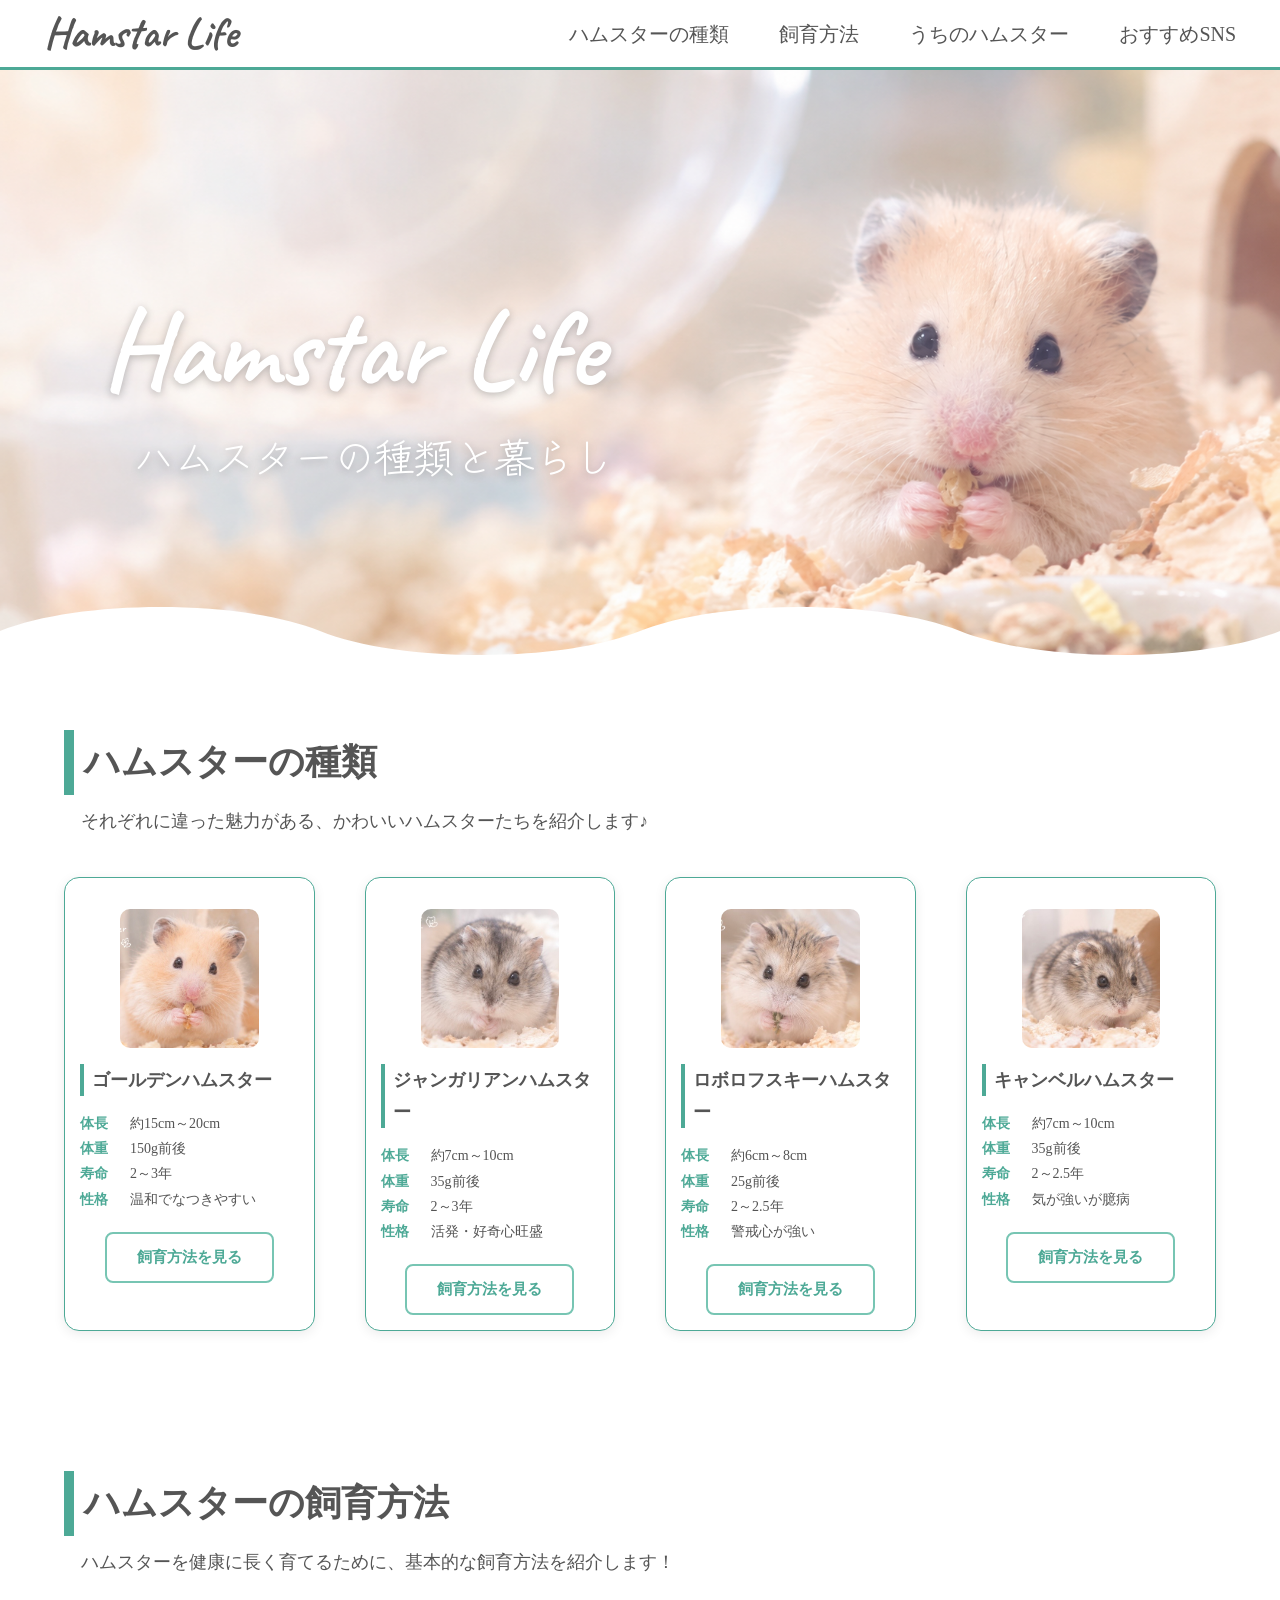
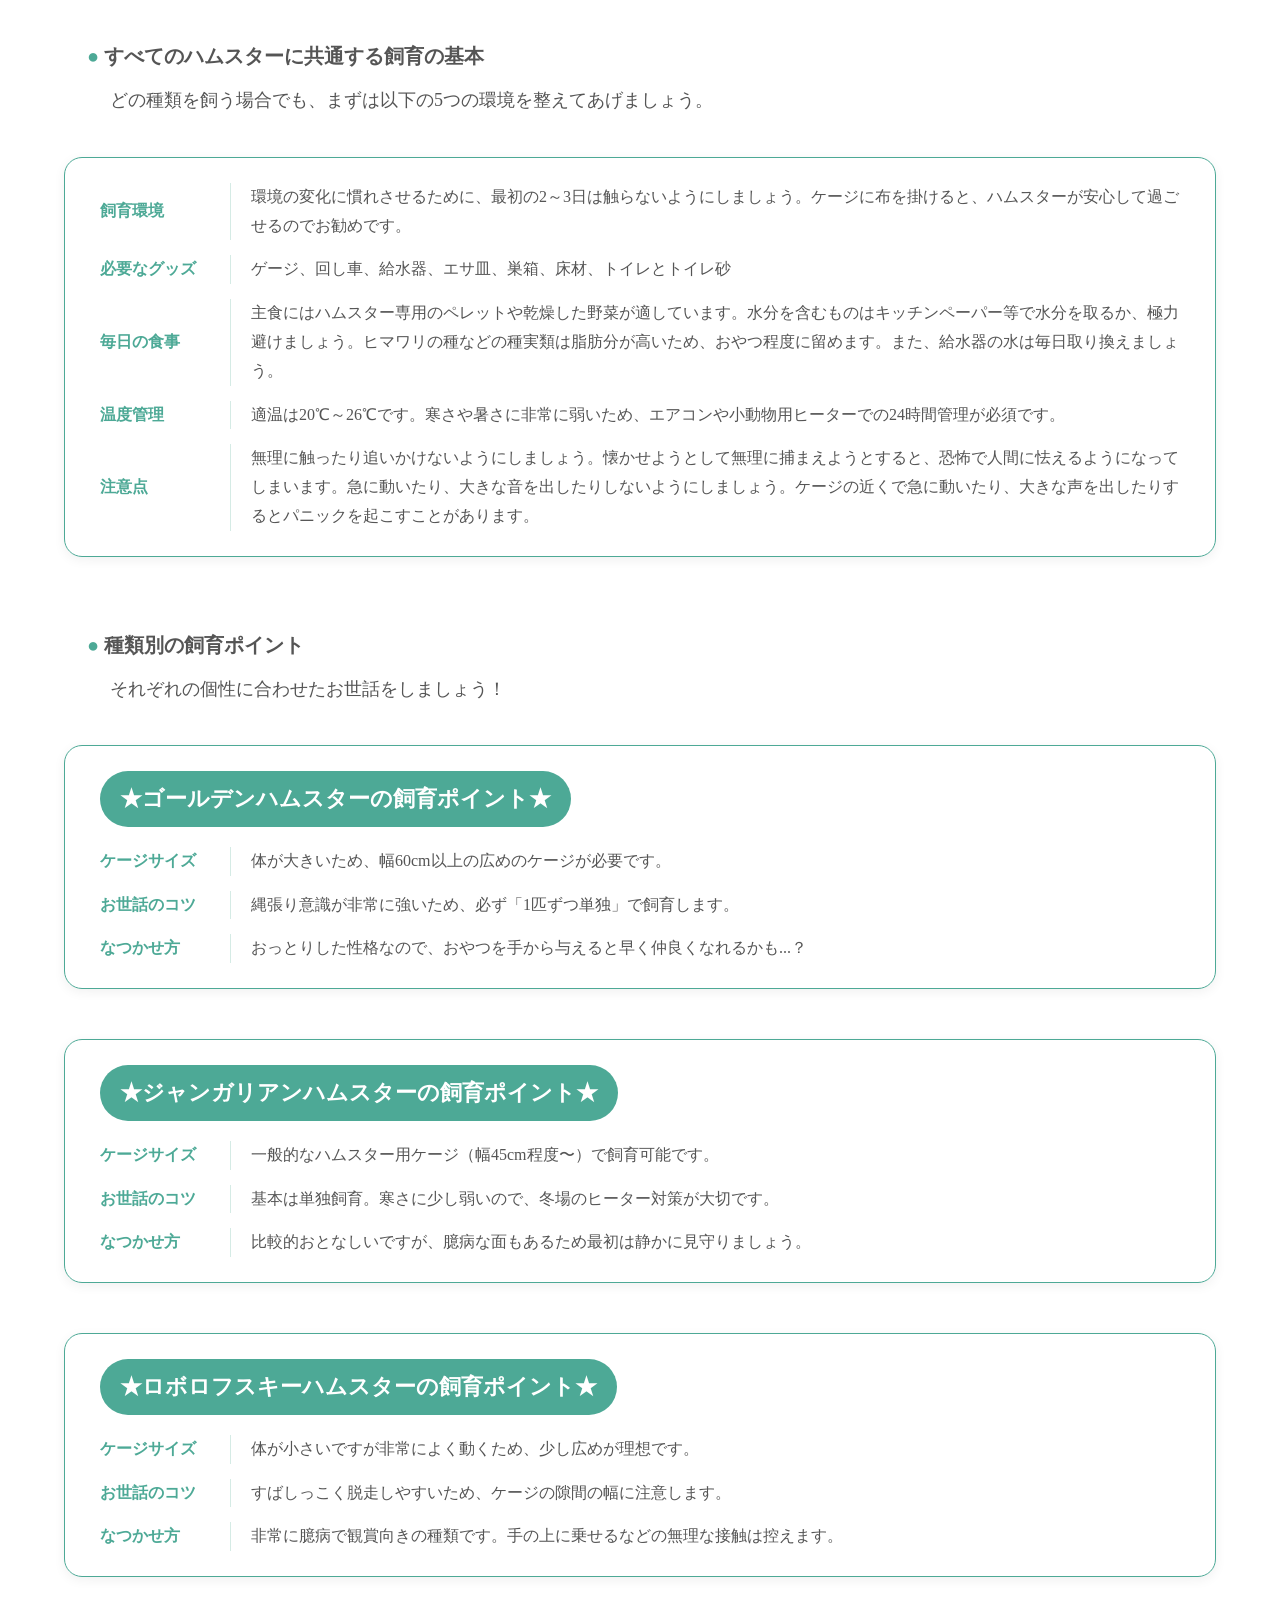
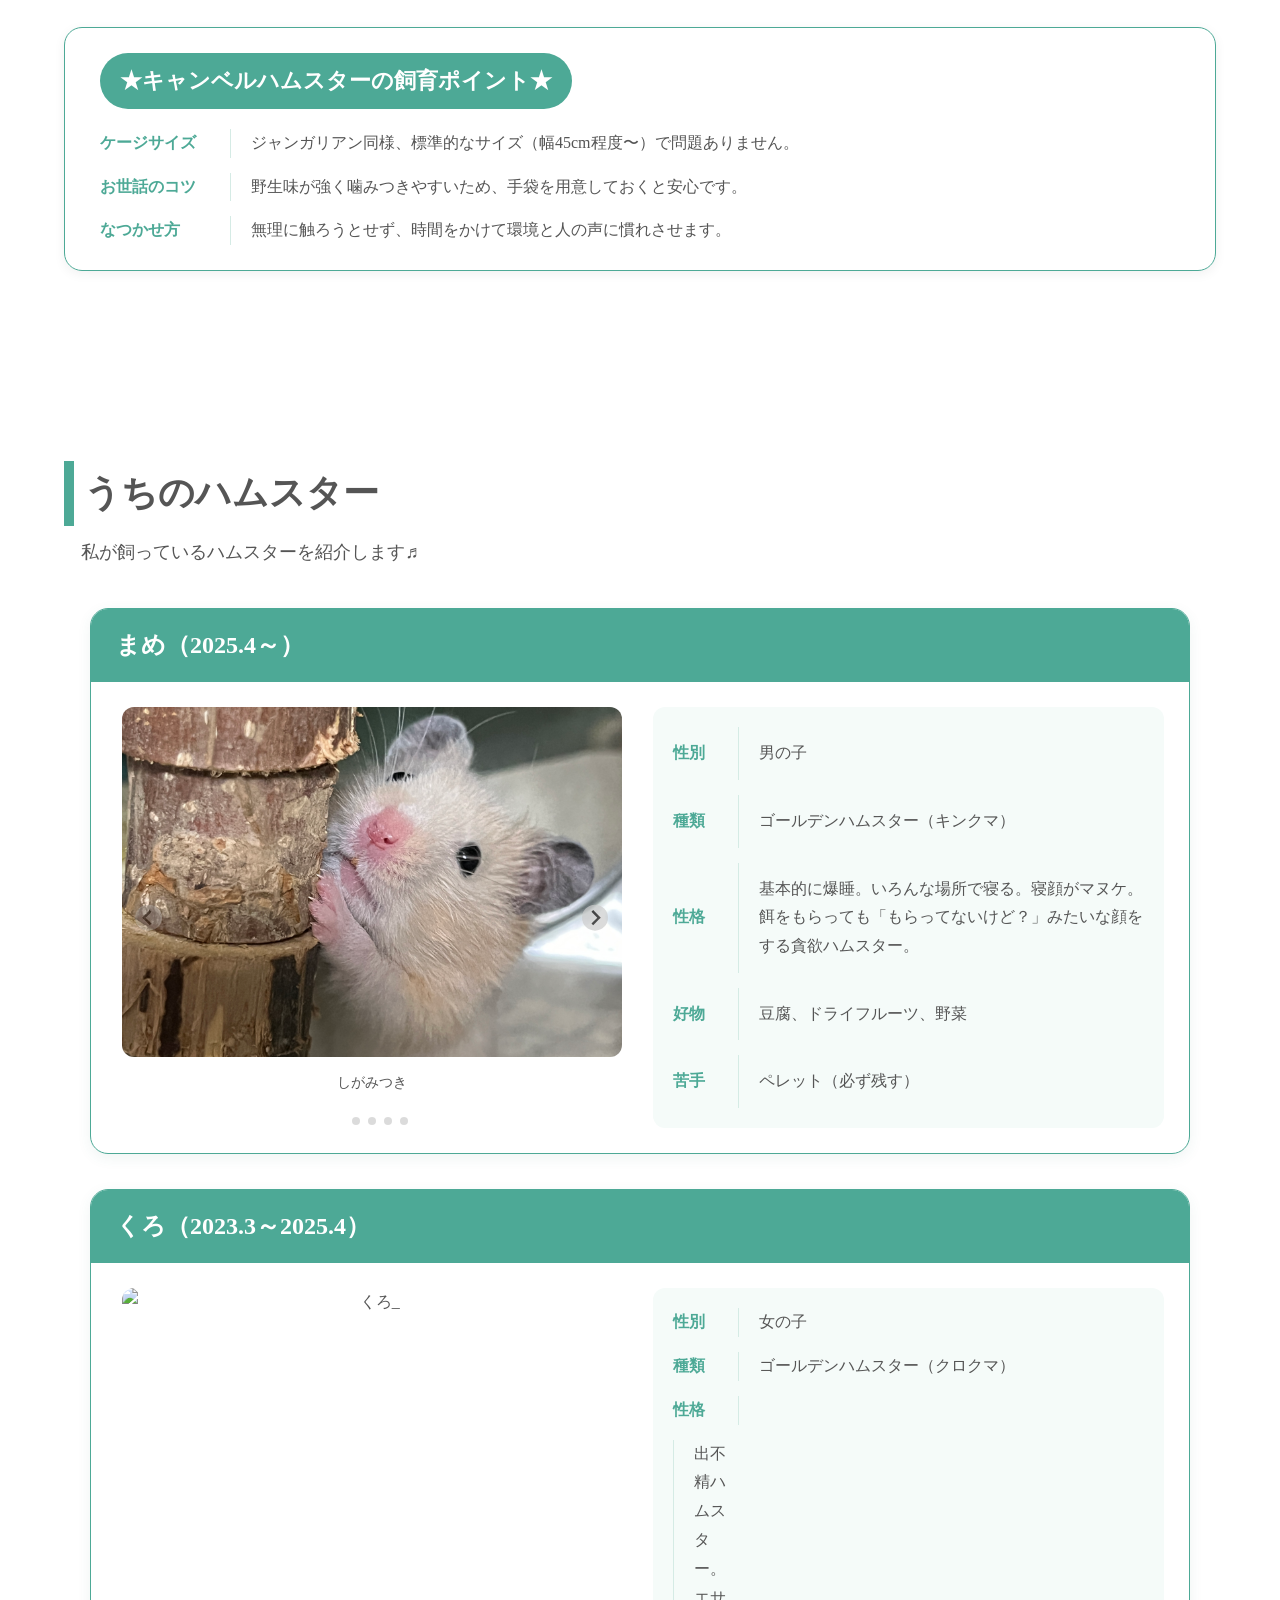
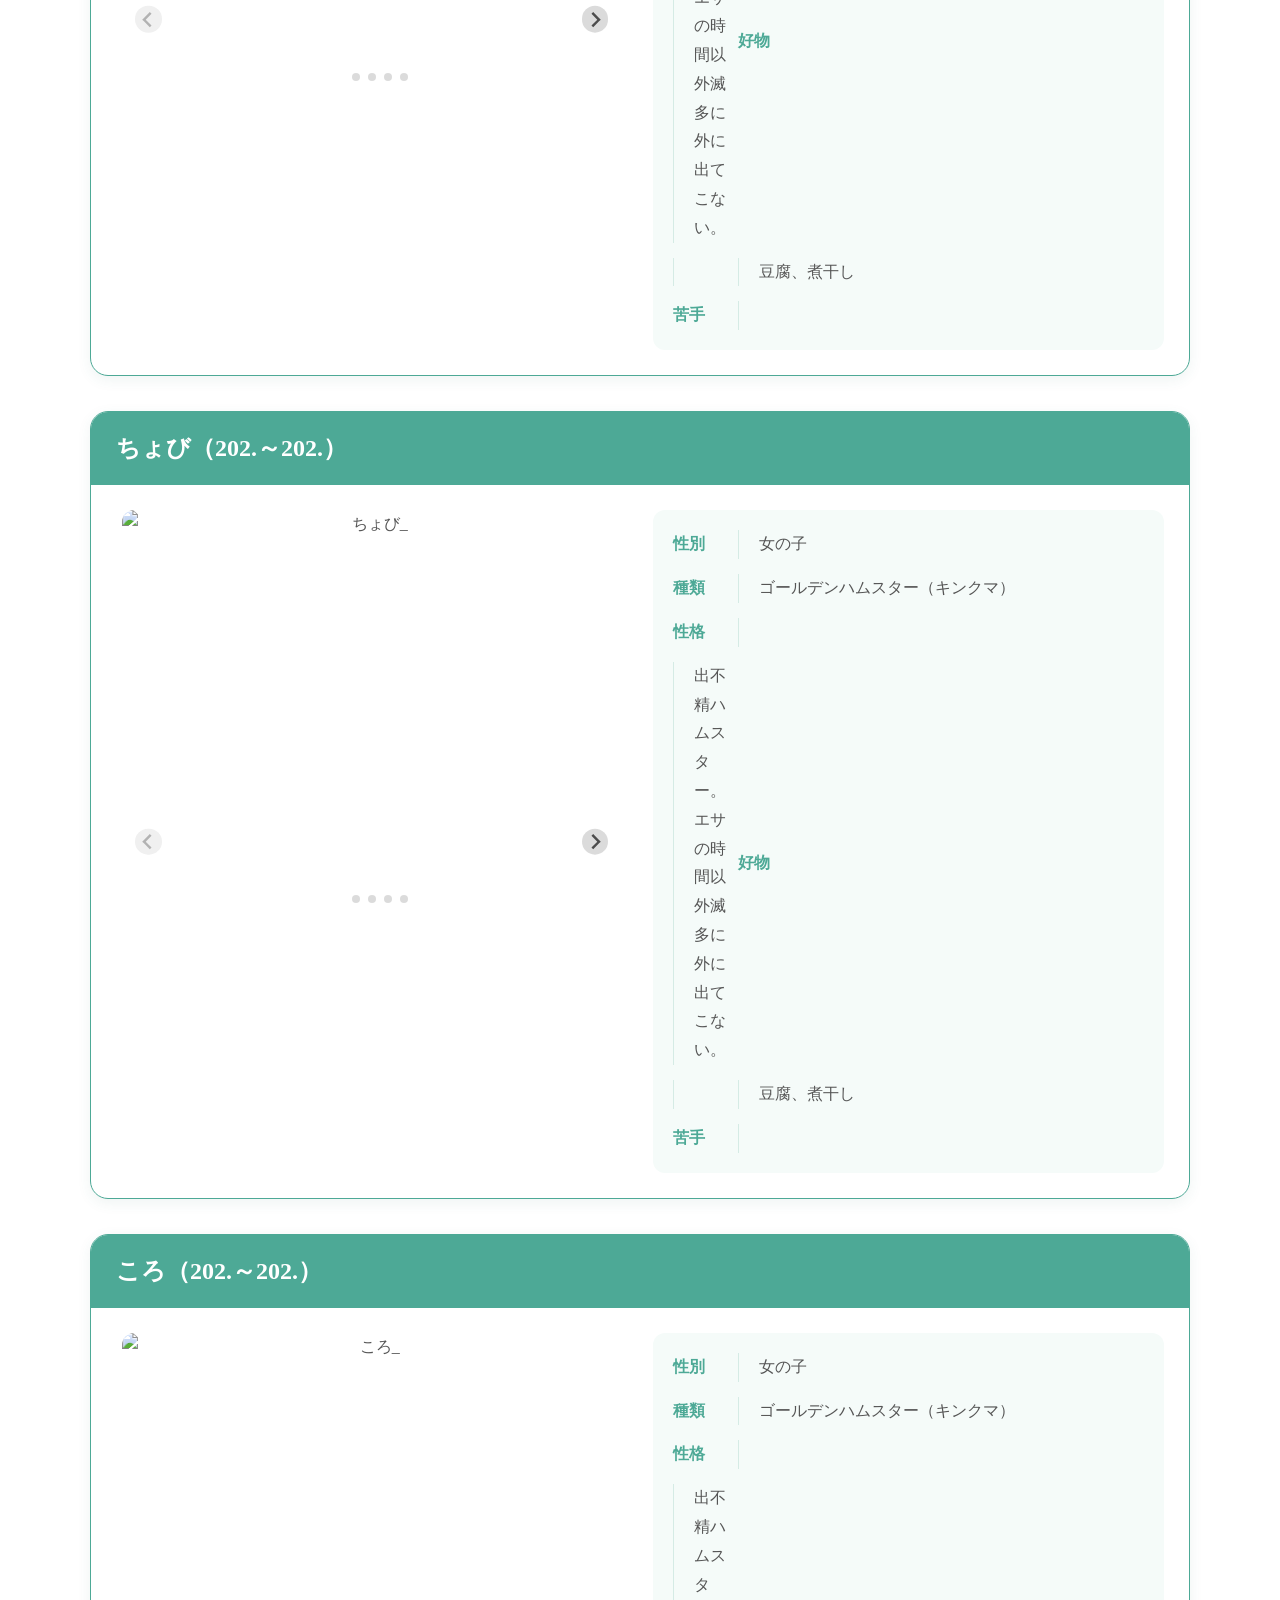
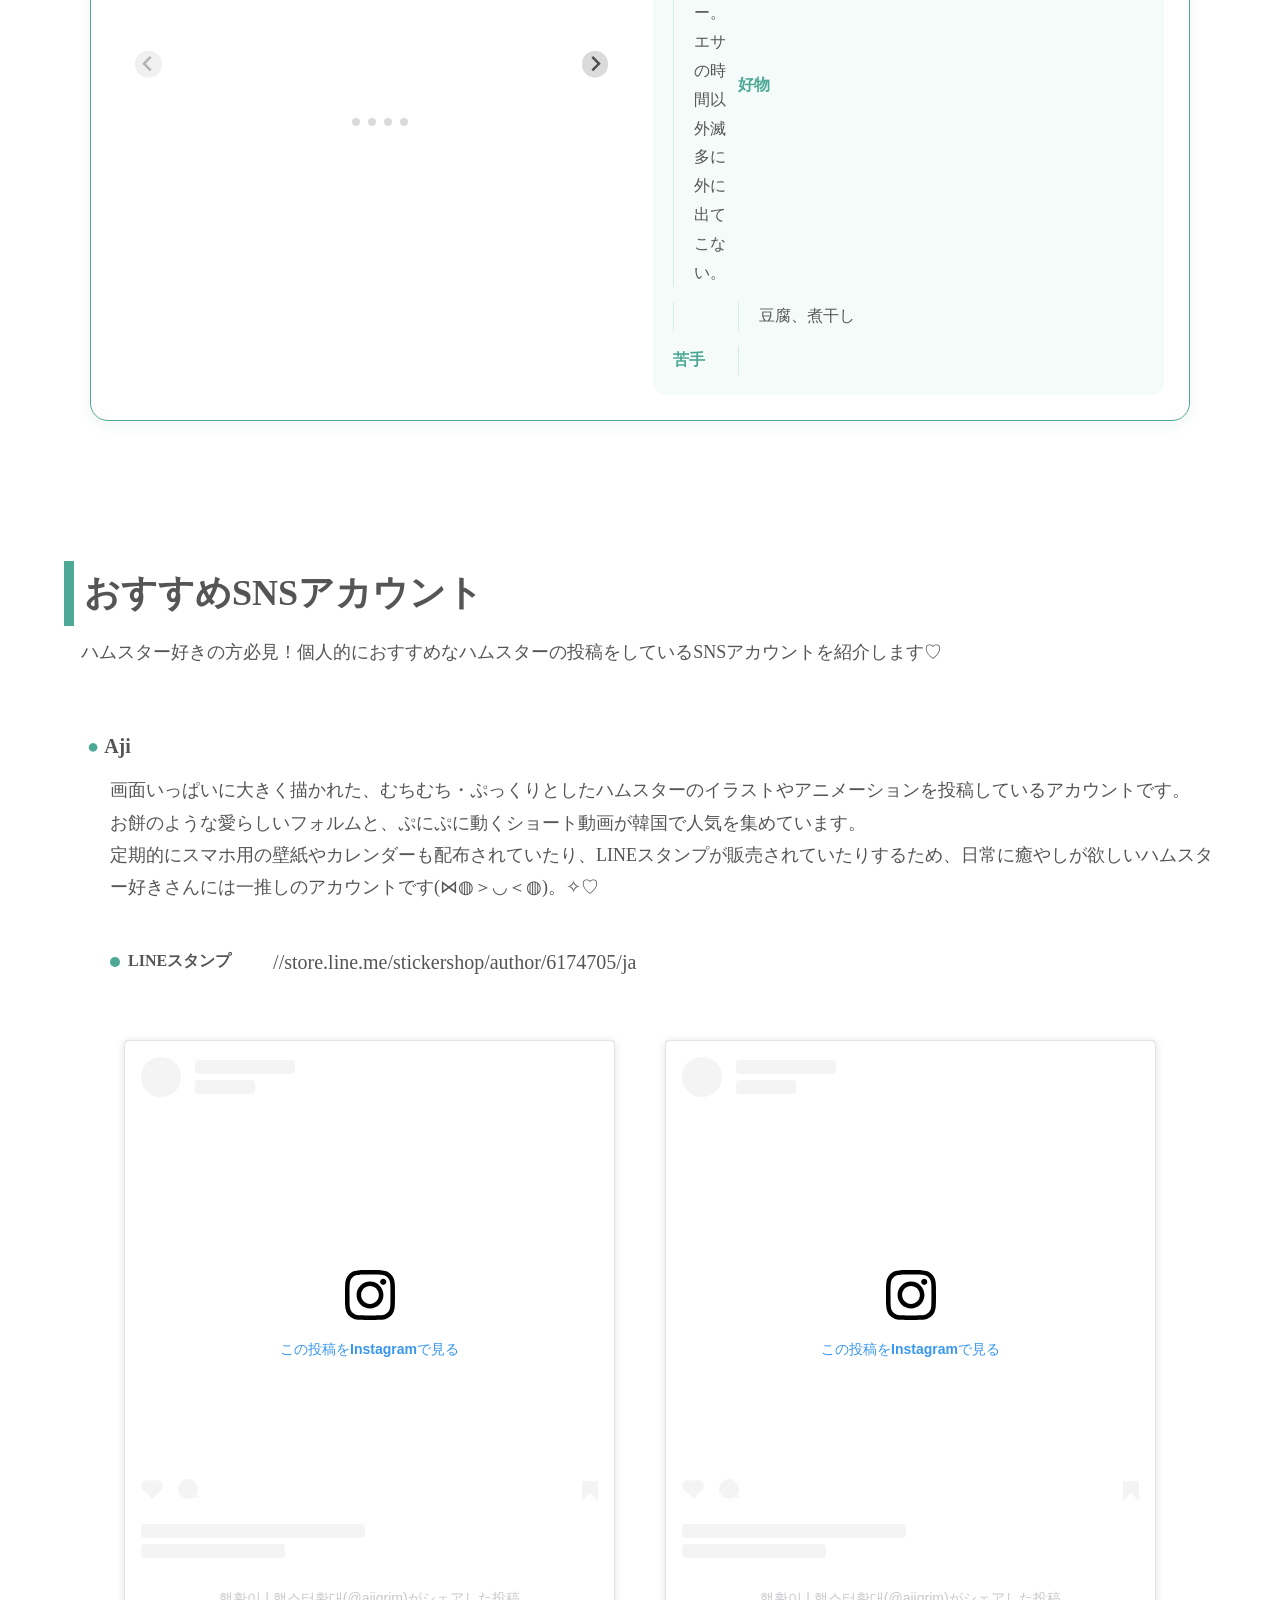
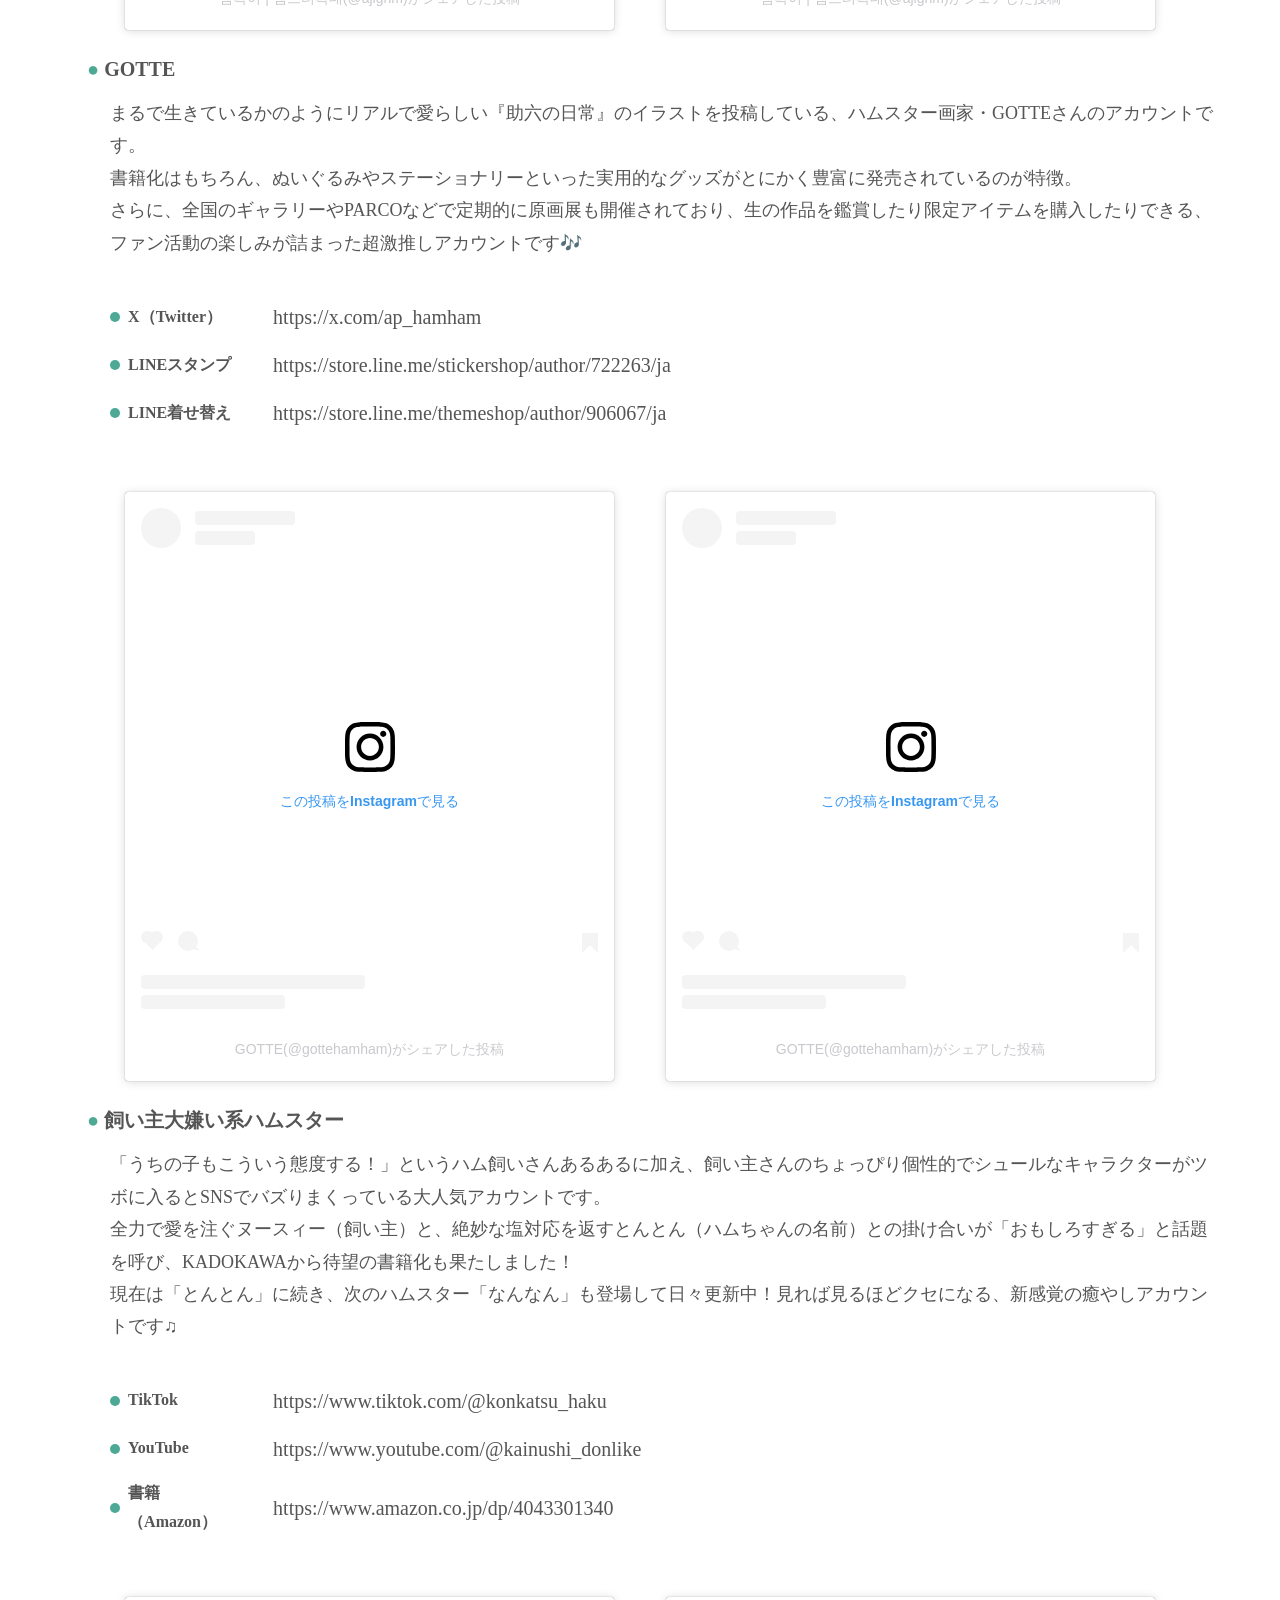
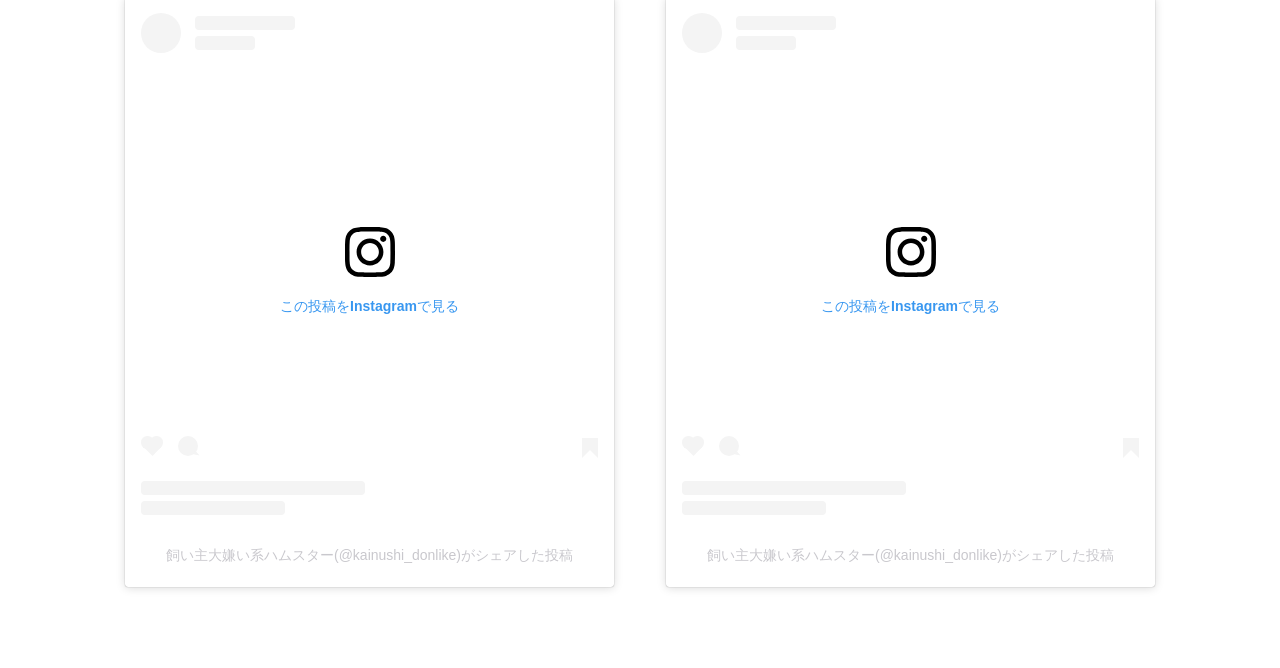
==== commit 46be981f: "MyHamstarのHTML修正、CSS作成" ====
--- a/index.html
+++ b/index.html
@@ -3,6 +3,9 @@
     <head>
         <meta charset="UTF-8">
         <title>Humstar Life</title>
+        <!-- ファビコン -->
+        <link rel="icon" href="images/ファビコン2.png" type="images/png">
+        
         <link rel="stylesheet" href="style.css">
         <script src="https://cdn.jsdelivr.net/npm/@splidejs/splide@4.1.4/dist/js/splide.min.js"></script>
         <link rel="stylesheet" href="https://cdn.jsdelivr.net/npm/@splidejs/splide@4.1.4/dist/css/splide.min.css">
@@ -357,7 +360,7 @@
                 <article class="SNS-card">
                     <h2>飼い主大嫌い系ハムスター</h2>
                     <p>「うちの子もこういう態度する！」というハム飼いさんあるあるに加え、飼い主さんのちょっぴり個性的でシュールなキャラクターがツボに入るとSNSでバズりまくっている大人気アカウントです。
-                        <br>全力で愛を注ぐ飼い主さんと、絶妙な塩対応を返すハムちゃんとの掛け合いが「おもしろすぎる」と話題を呼び、KADOKAWAから待望の書籍化も果たしました。
+                        <br>全力で愛を注ぐヌースィー（飼い主）と、絶妙な塩対応を返すとんとん（ハムちゃんの名前）との掛け合いが「おもしろすぎる」と話題を呼び、KADOKAWAから待望の書籍化も果たしました！
                         <br>現在は「とんとん」に続き、次のハムスター「なんなん」も登場して日々更新中！見れば見るほどクセになる、新感覚の癒やしアカウントです♫
                     </p>
                     <!-- リンクエリアーー(^▽^)/ -->
--- a/style.css
+++ b/style.css
@@ -353,8 +353,8 @@
 
   display: inline-block;
 
-  color: #555;
-  background: #edf8f5;
+  color: #ffffff;
+  background: #4da996;
 
   border-radius: 30px;
 
@@ -405,6 +405,123 @@
   flex-shrink: 0;
 }
 
+/*======
+うちのハムスター
+========*/
+.my-humstar-list {
+    display: grid;
+    grid-template-columns: 1fr;
+    gap: 35px;
+    max-width: 1100px;
+    margin: 40px auto 0;
+}
+
+.my-humstar-card {
+    display: grid;
+    grid-template-columns: 1fr 1fr;
+    grid-template-rows: auto 1fr;
+    align-items: center;
+    gap: 25px;
+    padding: 0 25px 25px;
+    background-color: #fff;
+    border: 1px solid #4da996;
+    border-radius: 18px;
+    box-shadow: 0 4px 14px rgba(50, 120, 100, 0.08);
+    overflow: hidden;
+}
+
+/* 名前の欄 */
+.my-humstar-title {
+    grid-column: 1 / -1;
+    margin: 0 -25px;
+    padding: 15px 25px;
+    color: #fff;
+    background-color: #4da996;
+    border-bottom: none;
+    align-self: stretch;
+}
+
+/* スライダー */
+.my-humstar-card .splide {
+    width: 100%;
+    max-width: 500px;
+    min-width: 0;
+    margin: 0 auto;
+}
+
+.my-humstar-card .splide__slide img {
+    width: 100%;
+    height: 350px;
+    object-fit: cover;
+    border-radius: 12px;
+}
+
+/* 写真の説明文 */
+.my-humstar-card .splide__slide div {
+    padding: 8px 0;
+    margin-top: 6px;
+    text-align: center;
+    color: #555;
+    font-size: 0.85rem;
+}
+
+/* スライダーのページ位置を示す丸 */
+.my-humstar-card .splide__pagination {
+    position: relative;
+    bottom: auto;
+    margin-top: 8px;
+}
+
+/* 丸の間隔 */
+.my-humstar-card .splide__pagination__page {
+    margin: 0 4px;
+}
+
+.my-humstar-card {
+    display: grid;
+    grid-template-columns: 1fr 1fr;
+    grid-template-rows: auto 1fr;
+    align-items: stretch;
+    gap: 25px;
+    padding: 0 25px 25px;
+    background-color: #fff;
+    border: 1px solid #4da996;
+    border-radius: 18px;
+    box-shadow: 0 4px 14px rgba(50, 120, 100, 0.08);
+    overflow: hidden;
+}
+
+/* プロフィール情報 */
+.my-humstar-meta {
+    display: grid;
+    grid-template-columns: 65px 1fr;
+    row-gap: 15px;
+    margin: 0;
+    padding: 20px;
+    background-color: #f5fbf9;
+    border-radius: 12px;
+    font-size: 16px;
+    line-height: 1.8;
+}
+
+/* 項目名 */
+.my-humstar-meta dt {
+    display: flex;
+    align-items: center;
+    color: #4da996;
+    font-weight: bold;
+}
+
+/* 説明文 */
+.my-humstar-meta dd {
+    display: flex;
+    align-items: center;
+    min-width: 0;
+    margin: 0;
+    padding-left: 20px;
+    border-left: 1px solid #d5ebe5;
+    overflow-wrap: anywhere;
+}
 
 
 /*======
@@ -425,7 +542,7 @@
 /* スライダー内の画像 */
 .splide__slide img {
     width: 100%;
-    max-height: 250px;
+    max-height: 500px;
     object-fit: contain;
     display: block;
     margin: 0 auto;
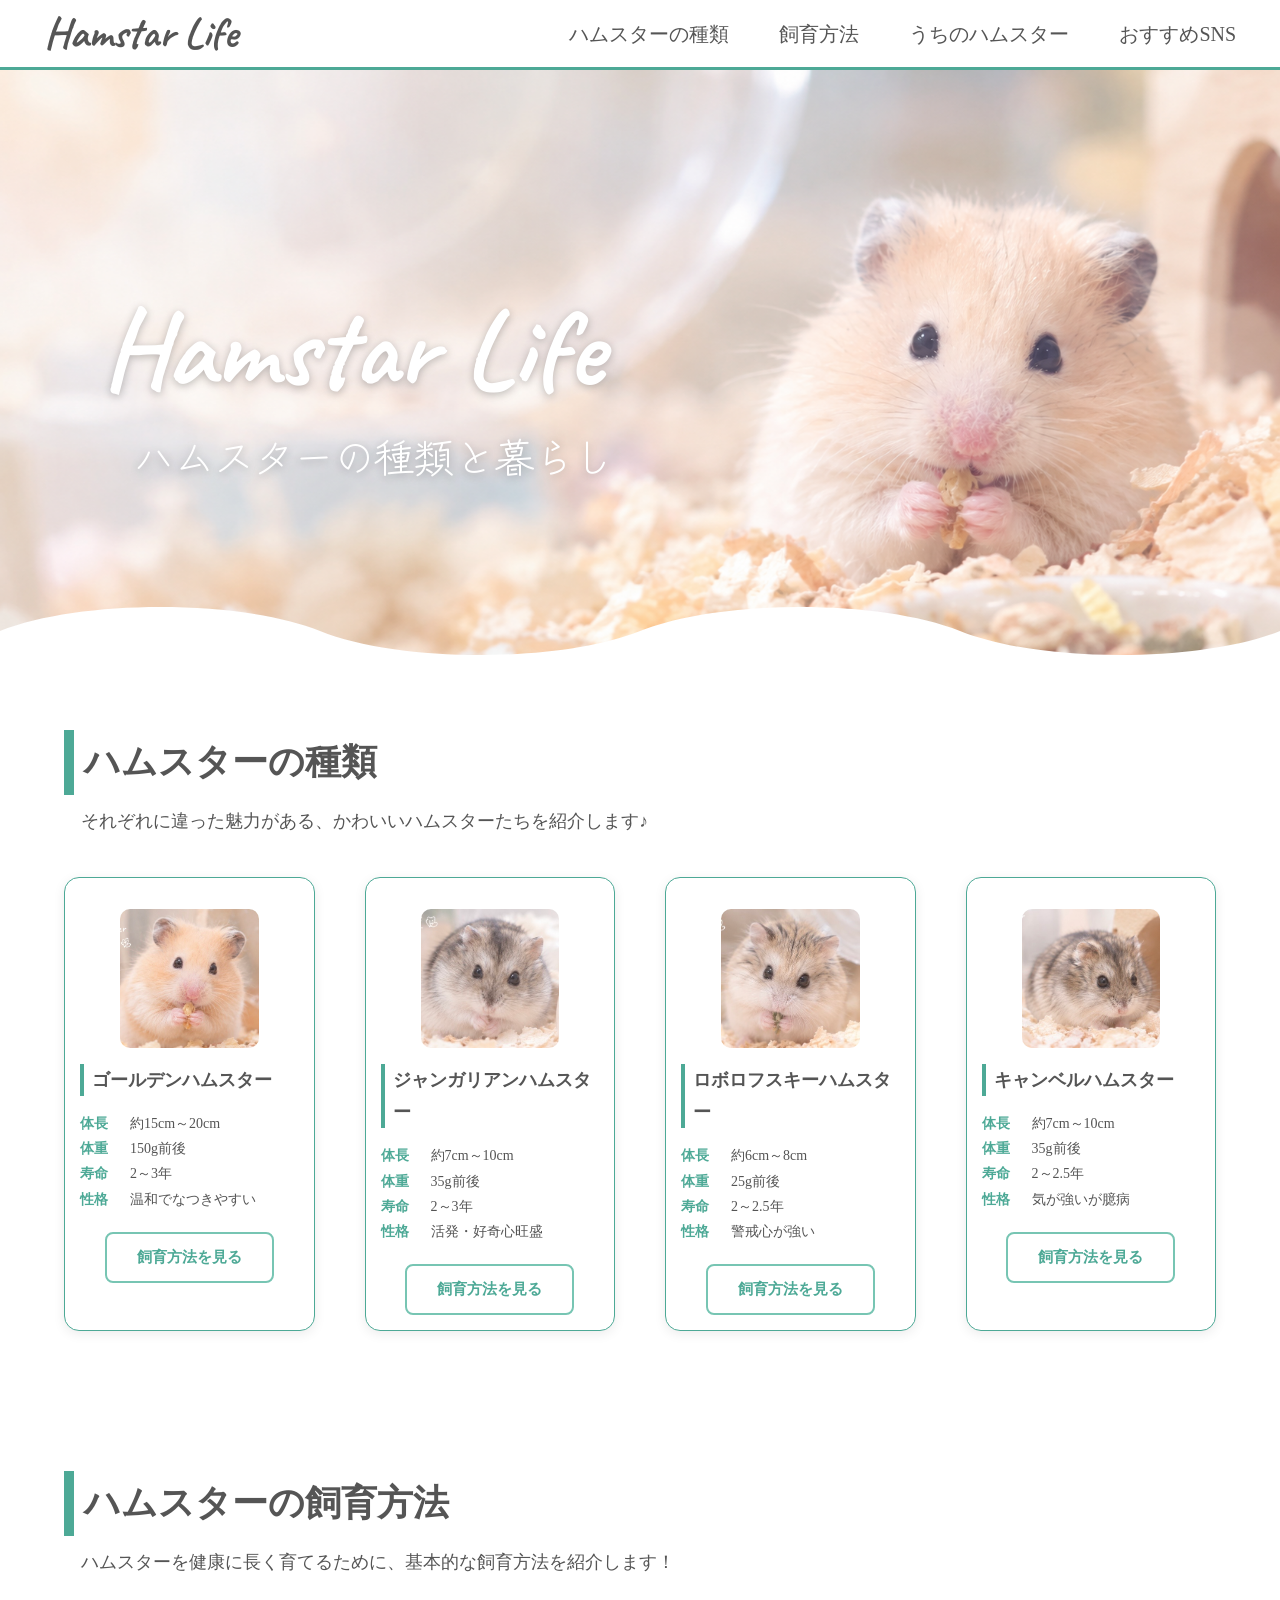
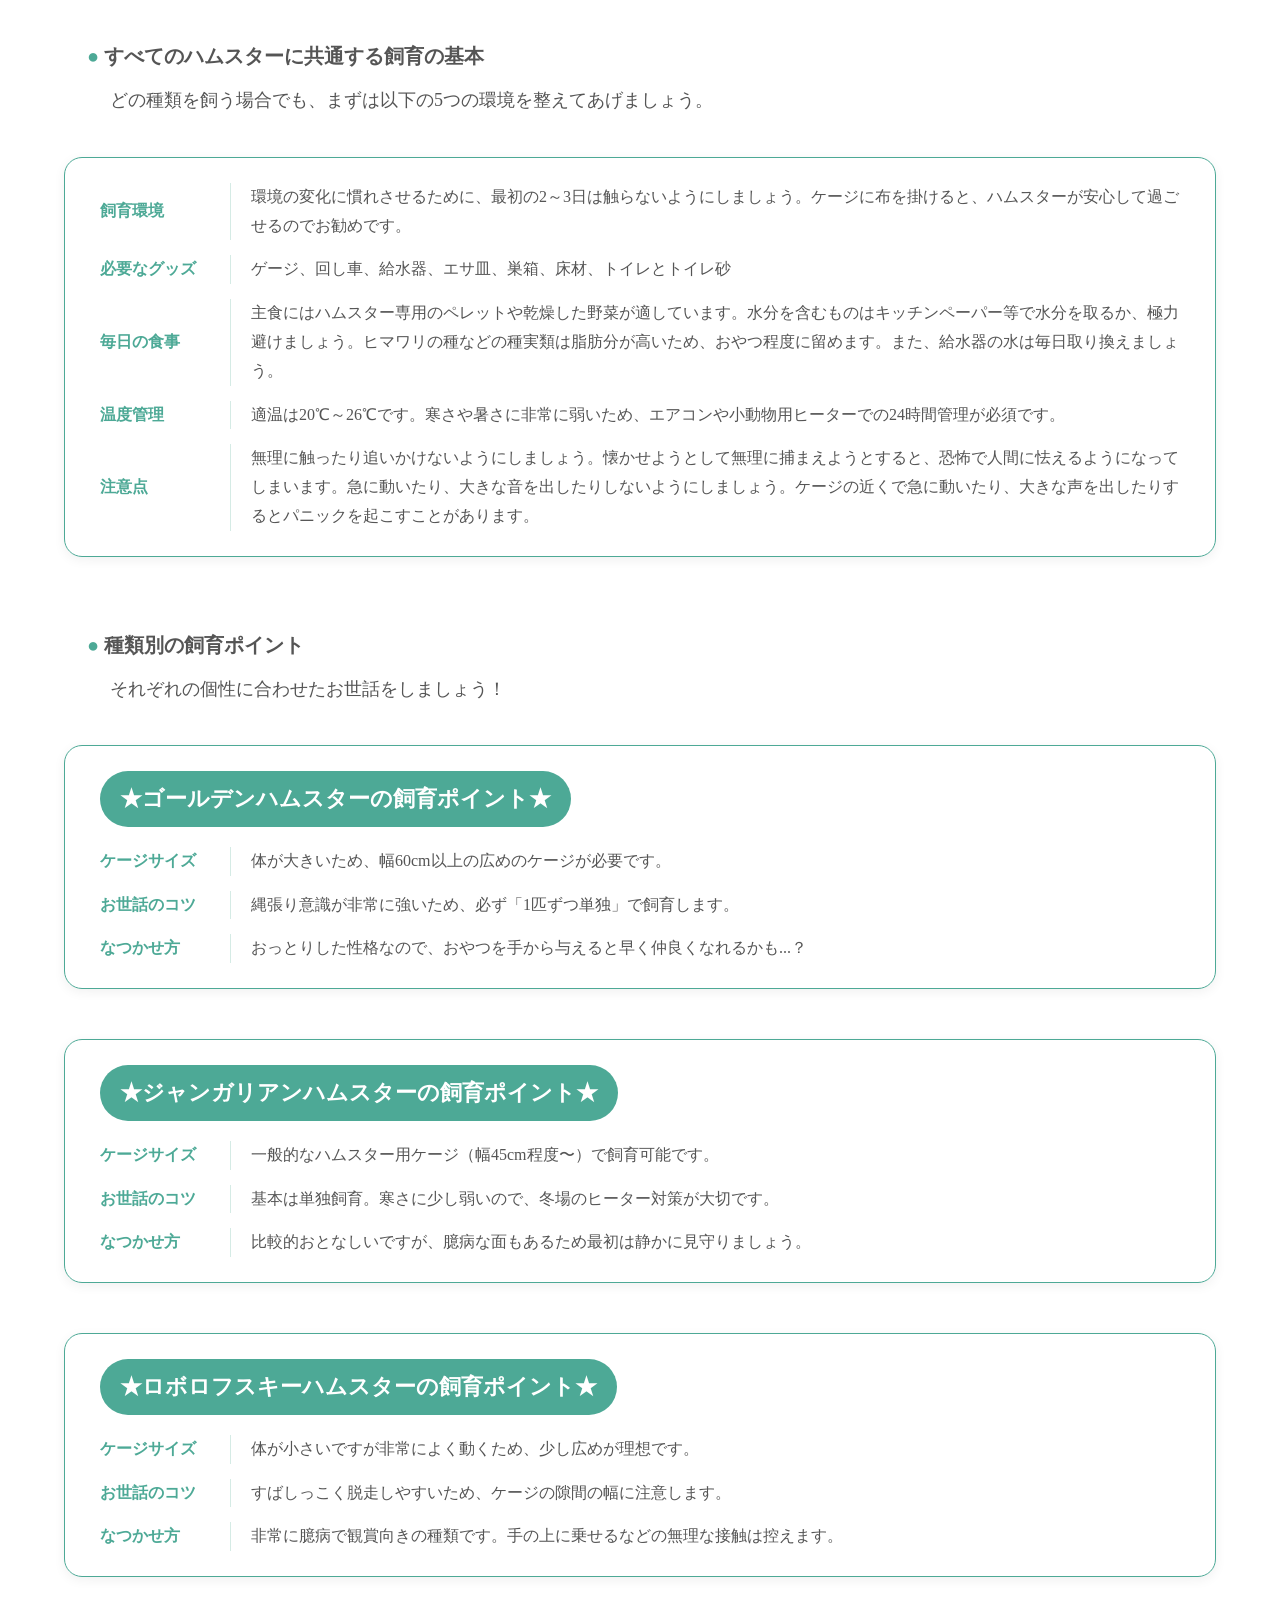
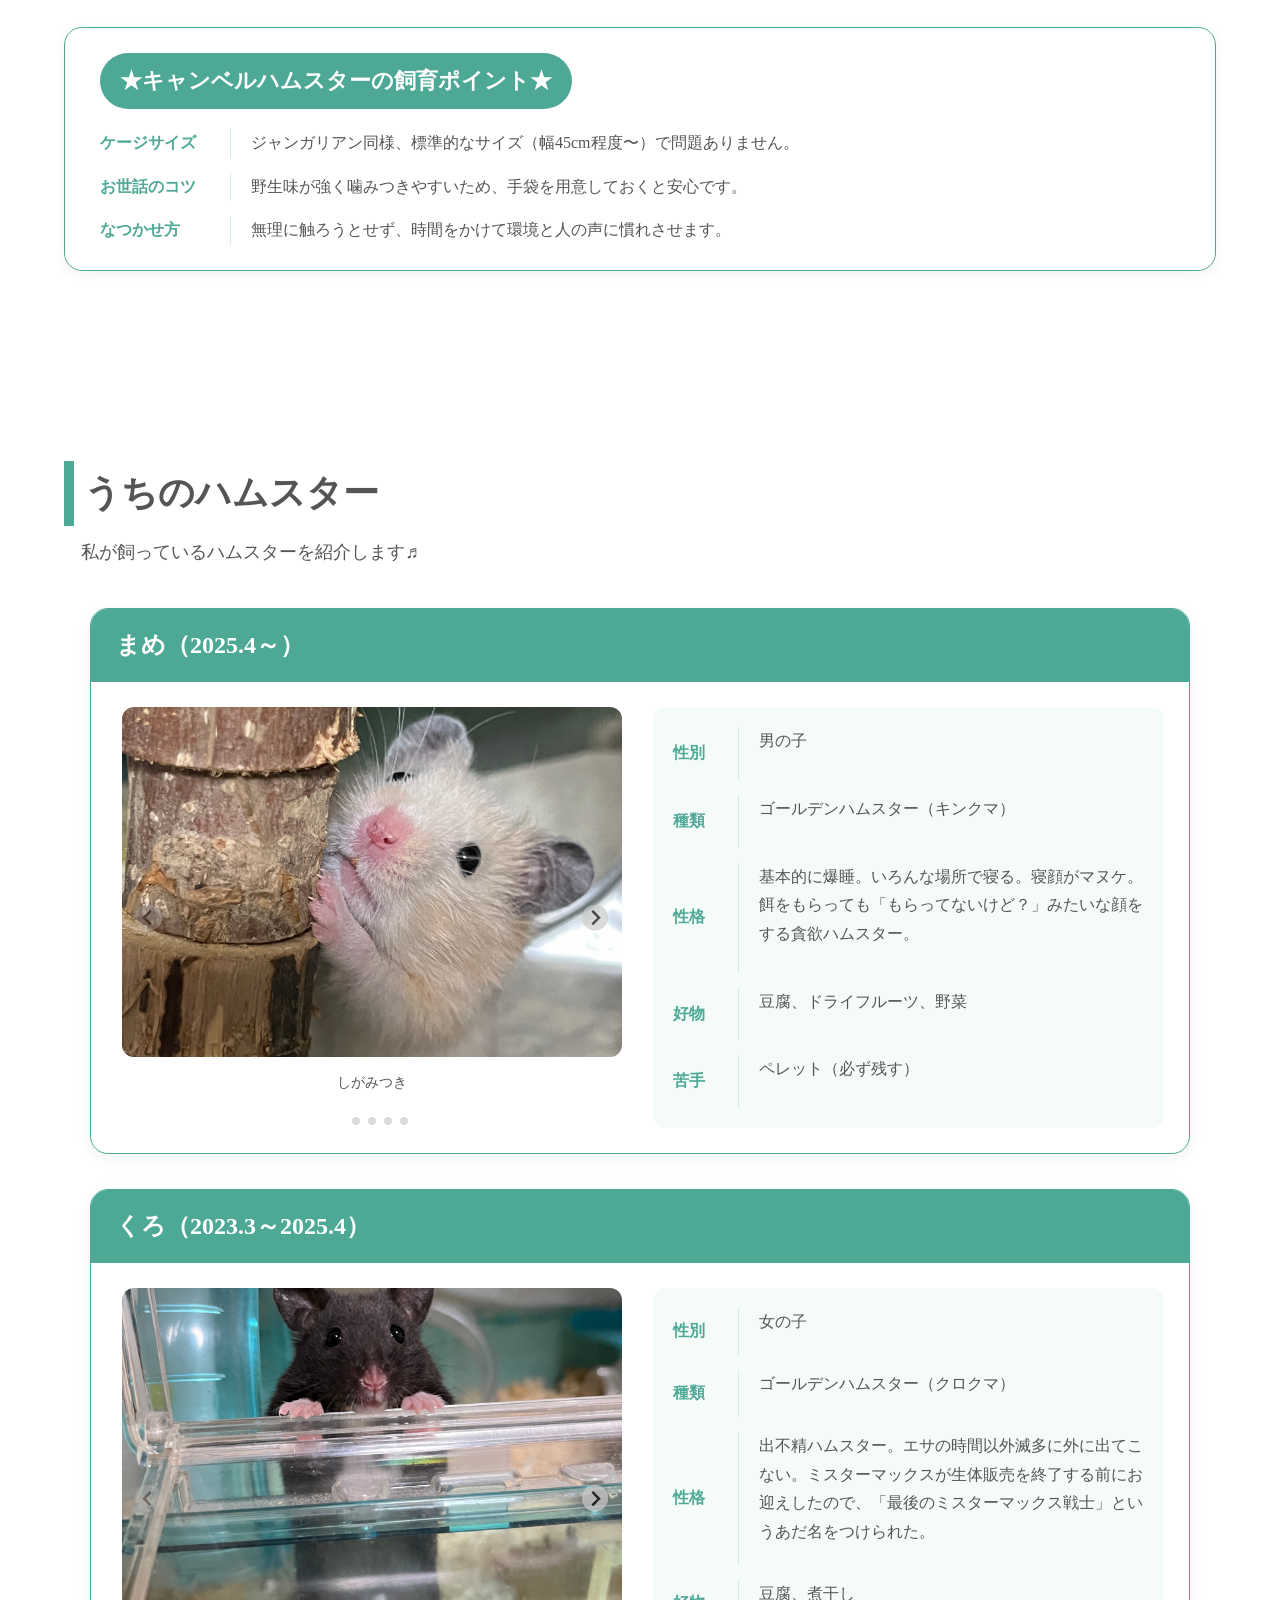
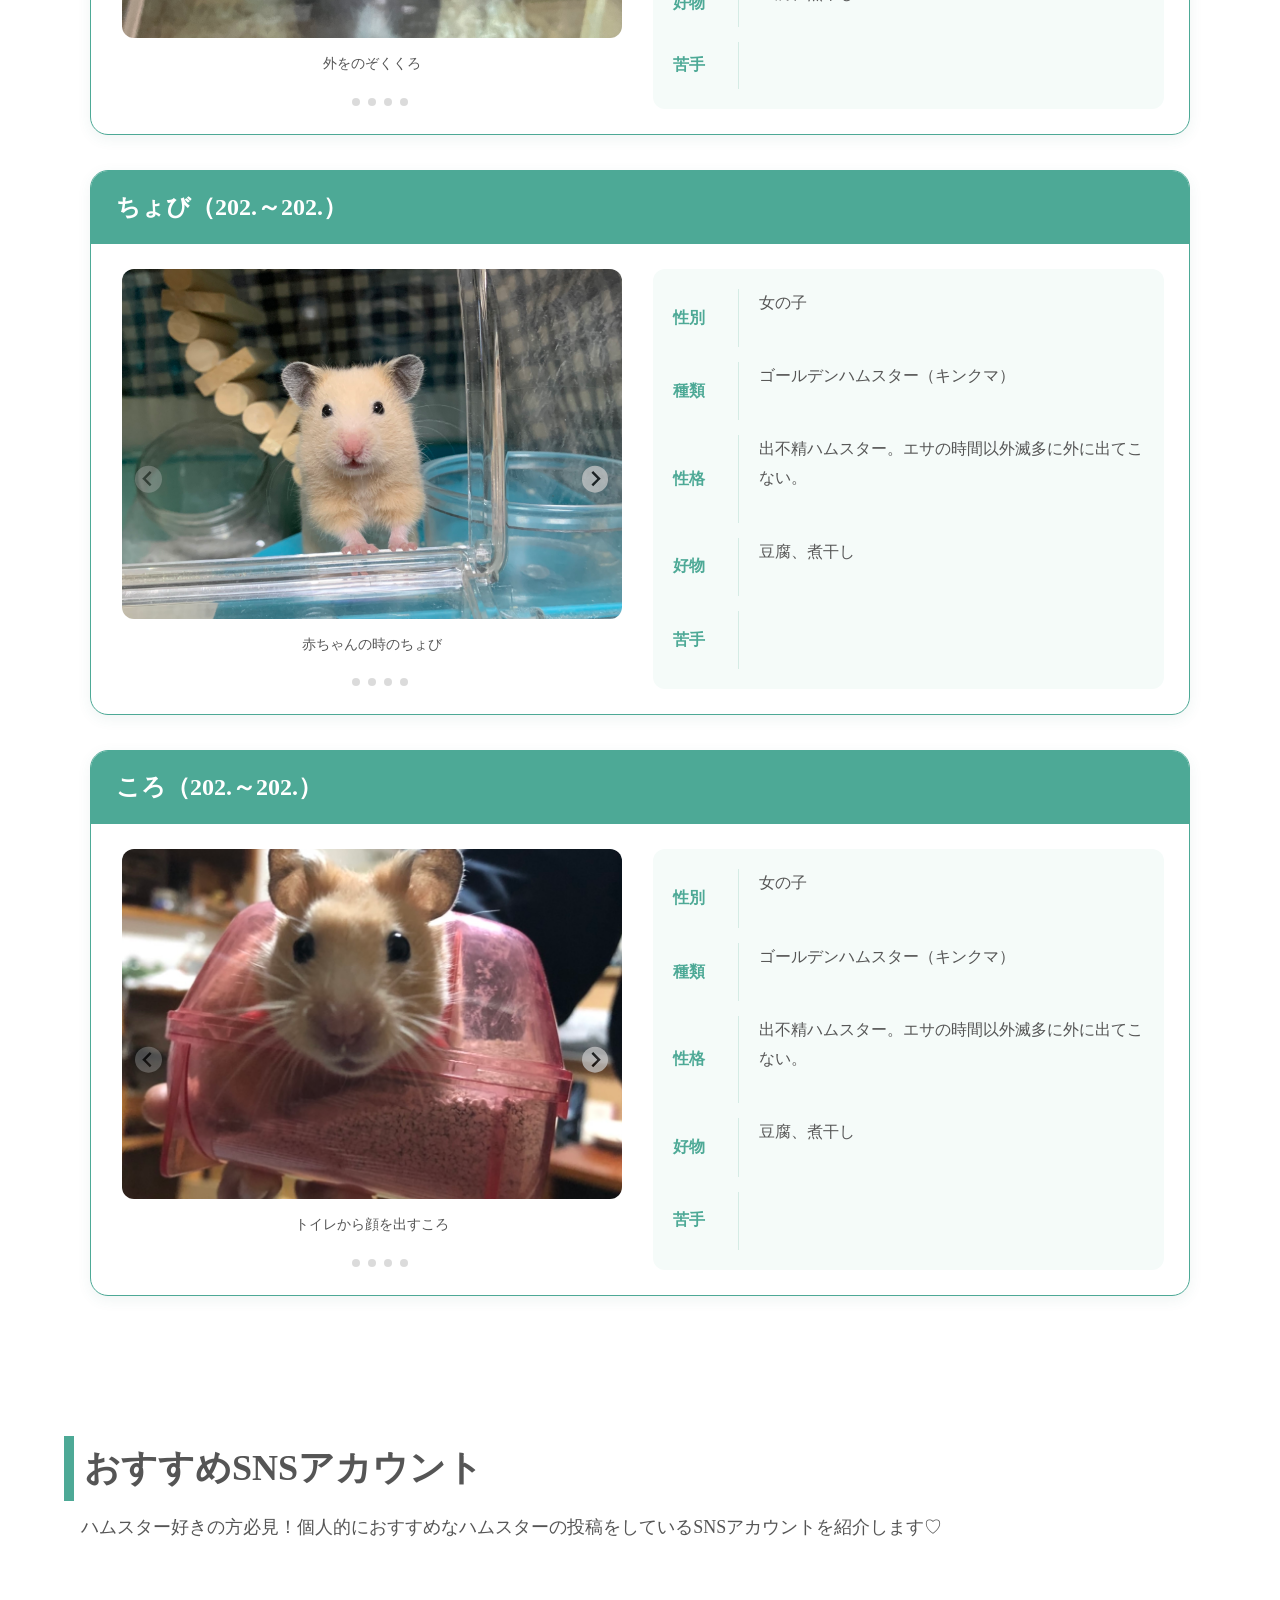
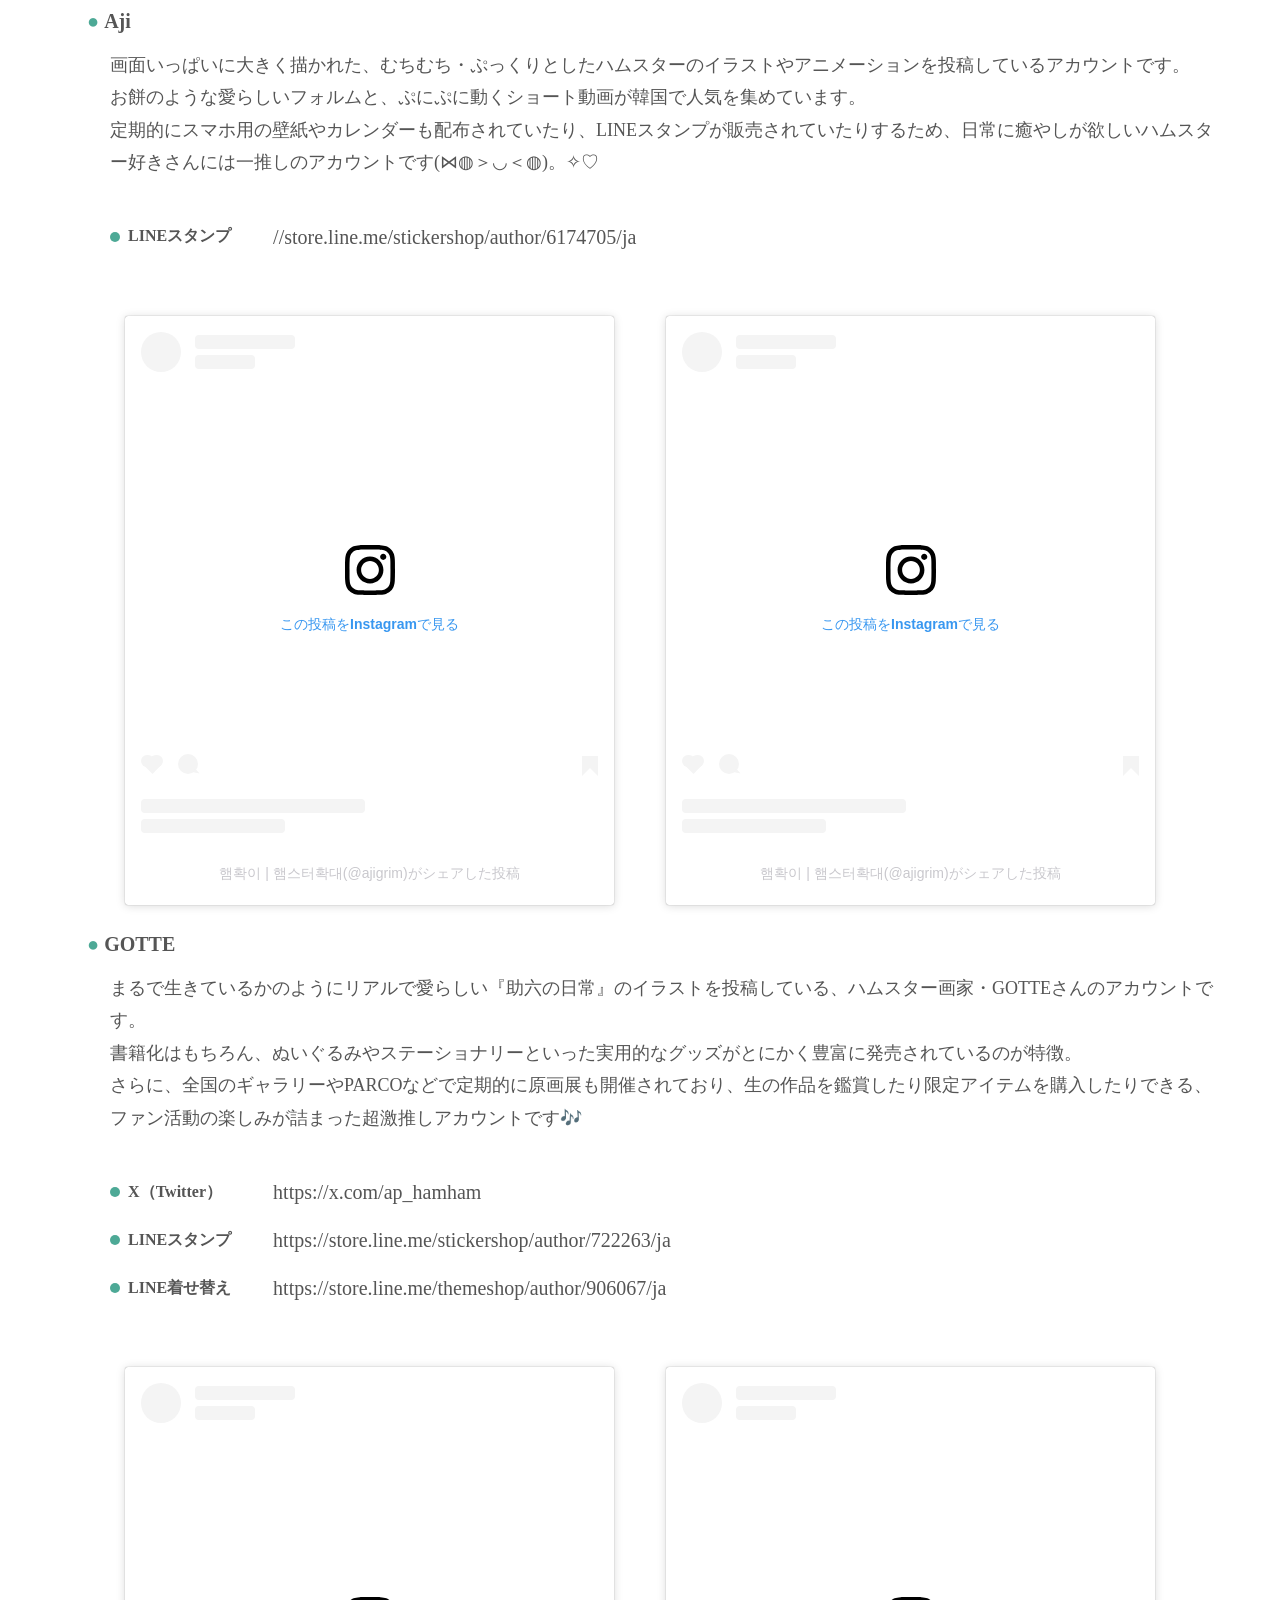
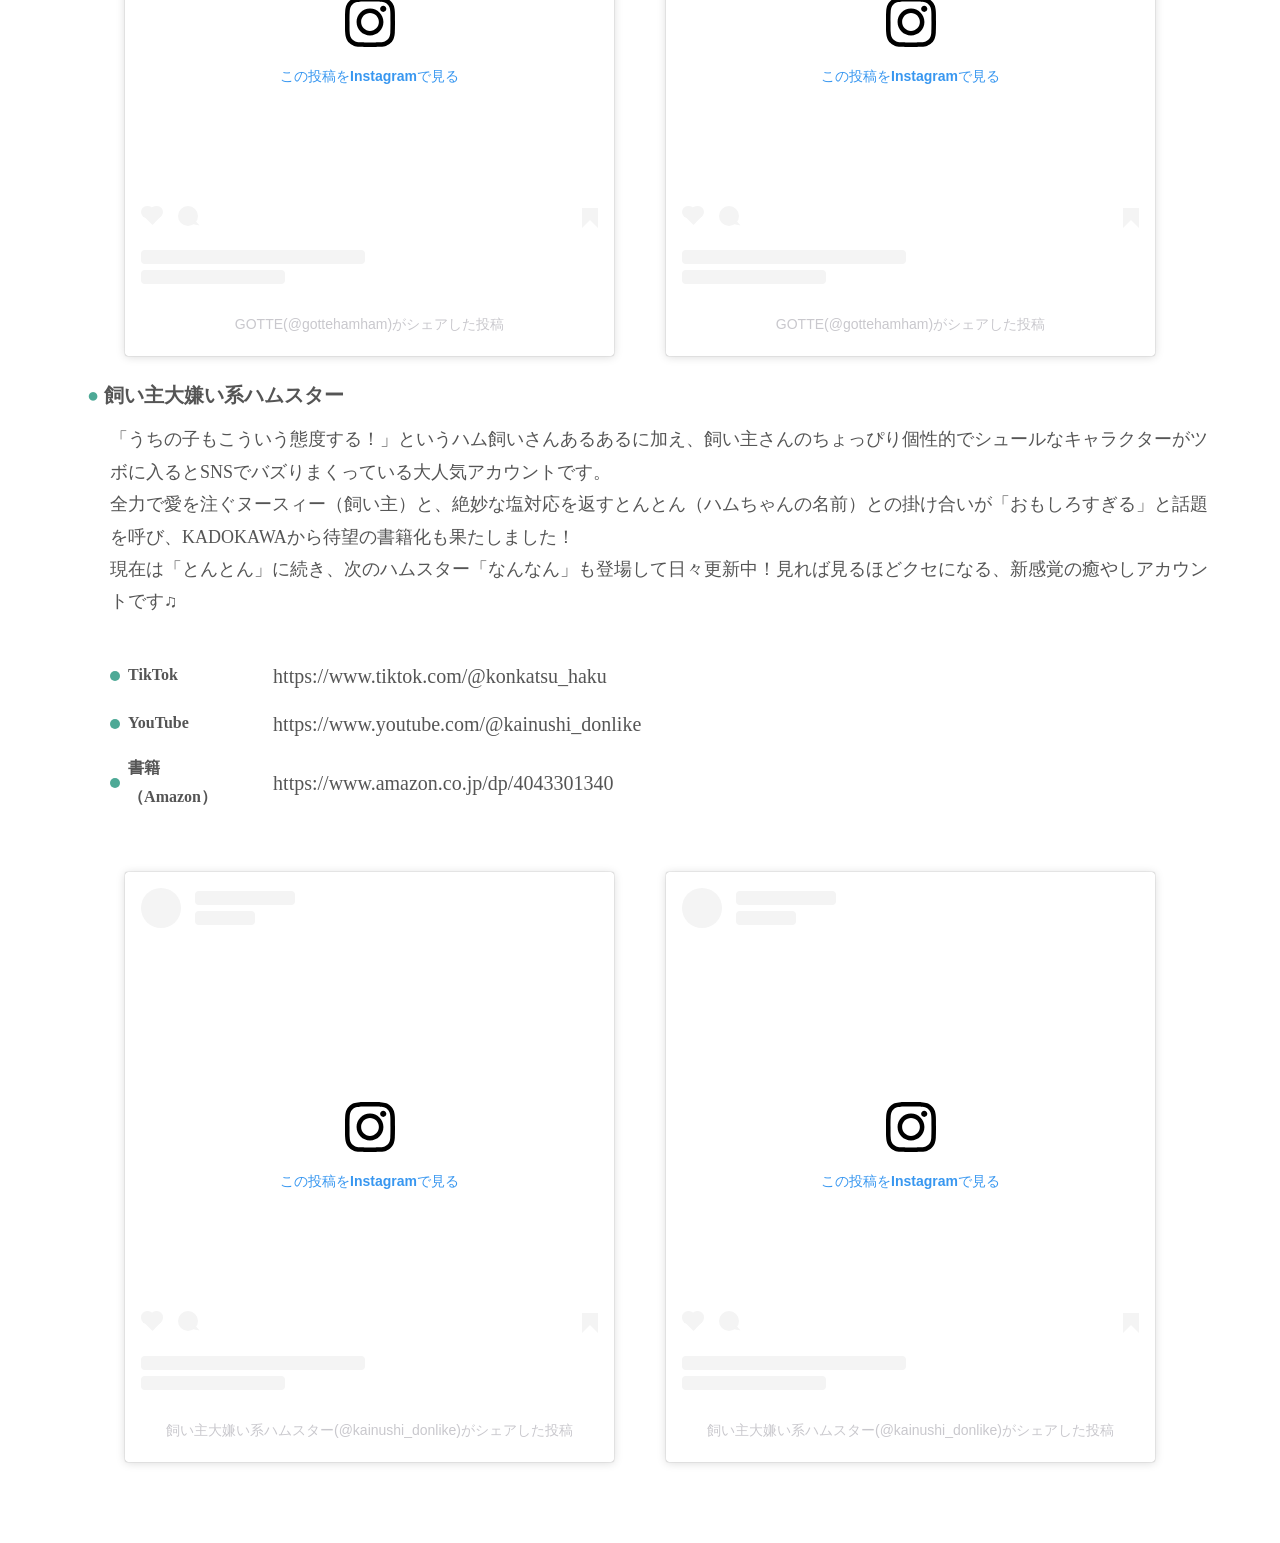
==== commit 7dd90bad: "写真とテキストを追加" ====
--- a/index.html
+++ b/index.html
@@ -2,9 +2,9 @@
 <html lang="ja">
     <head>
         <meta charset="UTF-8">
-        <title>Humstar Life</title>
+        <title>Hamstar Life</title>
         <!-- ファビコン -->
-        <link rel="icon" href="images/ファビコン2.png" type="images/png">
+        <link rel="icon" href="images/ファビコン.png" type="images/png">
         
         <link rel="stylesheet" href="style.css">
         <script src="https://cdn.jsdelivr.net/npm/@splidejs/splide@4.1.4/dist/js/splide.min.js"></script>
@@ -201,11 +201,11 @@
                     <section id="image-carousel-mame" class="splide" aria-label="まめの写真">
                         <div class="splide__track">
                             <ul class="splide__list">
-                                <li class="splide__slide"><img src="images/しがみつき.jpg" alt="まめ_しがみつき"><div>しがみつき</div></li>
-                                <li class="splide__slide"><img src="images/ほうれん草.jpg" alt="まめ_ほうれん草"><div>ほうれん草</div></li>
-                                <li class="splide__slide"><img src="images/キャベツ.jpg" alt="まめ_キャベツ"><div>キャベツ</div></li>
-                                <li class="splide__slide"><img src="images/マヌケな寝顔.jpg" alt="まめ_マヌケな寝顔"><div>マヌケな寝顔</div></li>
-                                <li class="splide__slide"><img src="images/伸びるまめ.jpg" alt="まめ_伸びるまめ"><div>伸びるまめ</div></li>
+                                <li class="splide__slide"><img src="images/まめ/しがみつき.jpg" alt="まめ_しがみつき"><div>しがみつき</div></li>
+                                <li class="splide__slide"><img src="images/まめ/ほうれん草.jpg" alt="まめ_ほうれん草"><div>ほうれん草</div></li>
+                                <li class="splide__slide"><img src="images/まめ/キャベツ.jpg" alt="まめ_キャベツ"><div>キャベツ</div></li>
+                                <li class="splide__slide"><img src="images/まめ/マヌケな寝顔.jpg" alt="まめ_マヌケな寝顔"><div>マヌケな寝顔</div></li>
+                                <li class="splide__slide"><img src="images/まめ/伸びるまめ.jpg" alt="まめ_伸びるまめ"><div>伸びるまめ</div></li>
                             </ul>
                         </div>
                     </section>
@@ -226,11 +226,11 @@
                     <section id="image-carousel-kuro" class="splide" aria-label="くろの写真">
                         <div class="splide__track">
                             <ul class="splide__list">
-                                <li class="splide__slide"><img src="" alt="くろ_"><div></div></li>
-                                <li class="splide__slide"><img src="" alt="くろ_"><div></div></li>
-                                <li class="splide__slide"><img src="" alt="くろ_"><div></div></li>
-                                <li class="splide__slide"><img src="" alt="くろ_"><div></div></li>
-                                <li class="splide__slide"><img src="" alt="くろ_"><div></div></li>
+                                <li class="splide__slide"><img src="images/くろ/のぞき.jpg" alt="くろ_のぞき"><div>外をのぞくくろ</div></li>
+                                <li class="splide__slide"><img src="images/くろ/おなか.jpg" alt="くろ_おなか"><div>おなかの白い模様がcute♡</div></li>
+                                <li class="splide__slide"><img src="images/くろ/コーン.jpg" alt="くろ_コーン"><div>コーンを食べるくろ</div></li>
+                                <li class="splide__slide"><img src="images/くろ/煮干し.jpg" alt="くろ_煮干し"><div>煮干しを食べるくろ</div></li>
+                                <li class="splide__slide"><img src="images/くろ/豆腐.jpg" alt="くろ_豆腐"><div>豆腐を食べるくろ</div></li>
                             </ul>
                         </div>
                     </section>
@@ -238,8 +238,8 @@
                     <dl class="my-humstar-meta">
                         <dt>性別</dt><dd>女の子</dd>
                         <dt>種類</dt><dd>ゴールデンハムスター（クロクマ）</dd>
-                        <dt>性格</dt><dd><dd>出不精ハムスター。エサの時間以外滅多に外に出てこない。</dd>
-                        <dt>好物</dt><dd><dd>豆腐、煮干し</dd>
+                        <dt>性格</dt><dd>出不精ハムスター。エサの時間以外滅多に外に出てこない。ミスターマックスが生体販売を終了する前にお迎えしたので、「最後のミスターマックス戦士」というあだ名をつけられた。</dd>
+                        <dt>好物</dt><dd>豆腐、煮干し</dd>
                         <dt>苦手</dt><dd></dd>
                     </dl>
                 </article>
@@ -251,11 +251,11 @@
                     <section id="image-carousel-chobi" class="splide" aria-label="ちょびの写真">
                         <div class="splide__track">
                             <ul class="splide__list">
-                                <li class="splide__slide"><img src="" alt="ちょび_"><div></div></li>
-                                <li class="splide__slide"><img src="" alt="ちょび_"><div></div></li>
-                                <li class="splide__slide"><img src="" alt="ちょび_"><div></div></li>
-                                <li class="splide__slide"><img src="" alt="ちょび_"><div></div></li>
-                                <li class="splide__slide"><img src="" alt="ちょび_"><div></div></li>
+                                <li class="splide__slide"><img src="images/ちょび/赤ちゃん.jpg" alt="ちょび_赤ちゃん"><div>赤ちゃんの時のちょび</div></li>
+                                <li class="splide__slide"><img src="images/ちょび/ドライフルーツ.jpg" alt="ちょび_ドライフルーツ"><div>ドライフルーツを食べるちょび</div></li>
+                                <li class="splide__slide"><img src="images/ちょび/ドアップ.jpg" alt="ちょび_ドアップ"><div>ドアップ写真</div></li>
+                                <li class="splide__slide"><img src="images/ちょび/イチゴ.jpg" alt="ちょび_イチゴ"><div>イチゴを食べるちょび</div></li>
+                                <li class="splide__slide"><img src="images/ちょび/コラージュ.jpg" alt="ちょび_コラージュ"><div>加工されたちょび</div></li>
                             </ul>
                         </div>
                     </section>
@@ -263,8 +263,8 @@
                     <dl class="my-humstar-meta">
                         <dt>性別</dt><dd>女の子</dd>
                         <dt>種類</dt><dd>ゴールデンハムスター（キンクマ）</dd>
-                        <dt>性格</dt><dd><dd>出不精ハムスター。エサの時間以外滅多に外に出てこない。</dd>
-                        <dt>好物</dt><dd><dd>豆腐、煮干し</dd>
+                        <dt>性格</dt><dd>出不精ハムスター。エサの時間以外滅多に外に出てこない。</dd>
+                        <dt>好物</dt><dd>豆腐、煮干し</dd>
                         <dt>苦手</dt><dd></dd>
                     </dl>
                 </article>
@@ -276,11 +276,11 @@
                     <section id="image-carousel-koro" class="splide" aria-label="ころの写真">
                         <div class="splide__track">
                             <ul class="splide__list">
-                                <li class="splide__slide"><img src="" alt="ころ_"><div></div></li>
-                                <li class="splide__slide"><img src="" alt="ころ_"><div></div></li>
-                                <li class="splide__slide"><img src="" alt="ころ_"><div></div></li>
-                                <li class="splide__slide"><img src="" alt="ころ_"><div></div></li>
-                                <li class="splide__slide"><img src="" alt="ころ_"><div></div></li>
+                                <li class="splide__slide"><img src="images/ころ/顔出し.jpg" alt="ころ_"><div>トイレから顔を出すころ</div></li>
+                                <li class="splide__slide"><img src="images/ころ/後ろ姿.jpg" alt="ころ_"><div>かわいいおしり</div></li>
+                                <li class="splide__slide"><img src="images/ころ/肉球.jpg" alt="ころ_"><div>ころの肉球</div></li>
+                                <li class="splide__slide"><img src="images/ころ/野良寝.jpg" alt="ころ_"><div>野良寝するころ</div></li>
+                                <li class="splide__slide"><img src="images/ころ/あくびの瞬間.jpg" alt="ころ_"><div>あくびの瞬間</div></li>
                             </ul>
                         </div>
                     </section>
@@ -288,8 +288,8 @@
                     <dl class="my-humstar-meta">
                         <dt>性別</dt><dd>女の子</dd>
                         <dt>種類</dt><dd>ゴールデンハムスター（キンクマ）</dd>
-                        <dt>性格</dt><dd><dd>出不精ハムスター。エサの時間以外滅多に外に出てこない。</dd>
-                        <dt>好物</dt><dd><dd>豆腐、煮干し</dd>
+                        <dt>性格</dt><dd>出不精ハムスター。エサの時間以外滅多に外に出てこない。</dd>
+                        <dt>好物</dt><dd>豆腐、煮干し</dd>
                         <dt>苦手</dt><dd></dd>
                     </dl>
                 </article>
--- a/style.css
+++ b/style.css
@@ -514,14 +514,13 @@
 
 /* 説明文 */
 .my-humstar-meta dd {
-    display: flex;
-    align-items: center;
     min-width: 0;
     margin: 0;
     padding-left: 20px;
     border-left: 1px solid #d5ebe5;
-    overflow-wrap: anywhere;
-}
+    overflow-wrap: break-word;
+}
+
 
 
 /*======
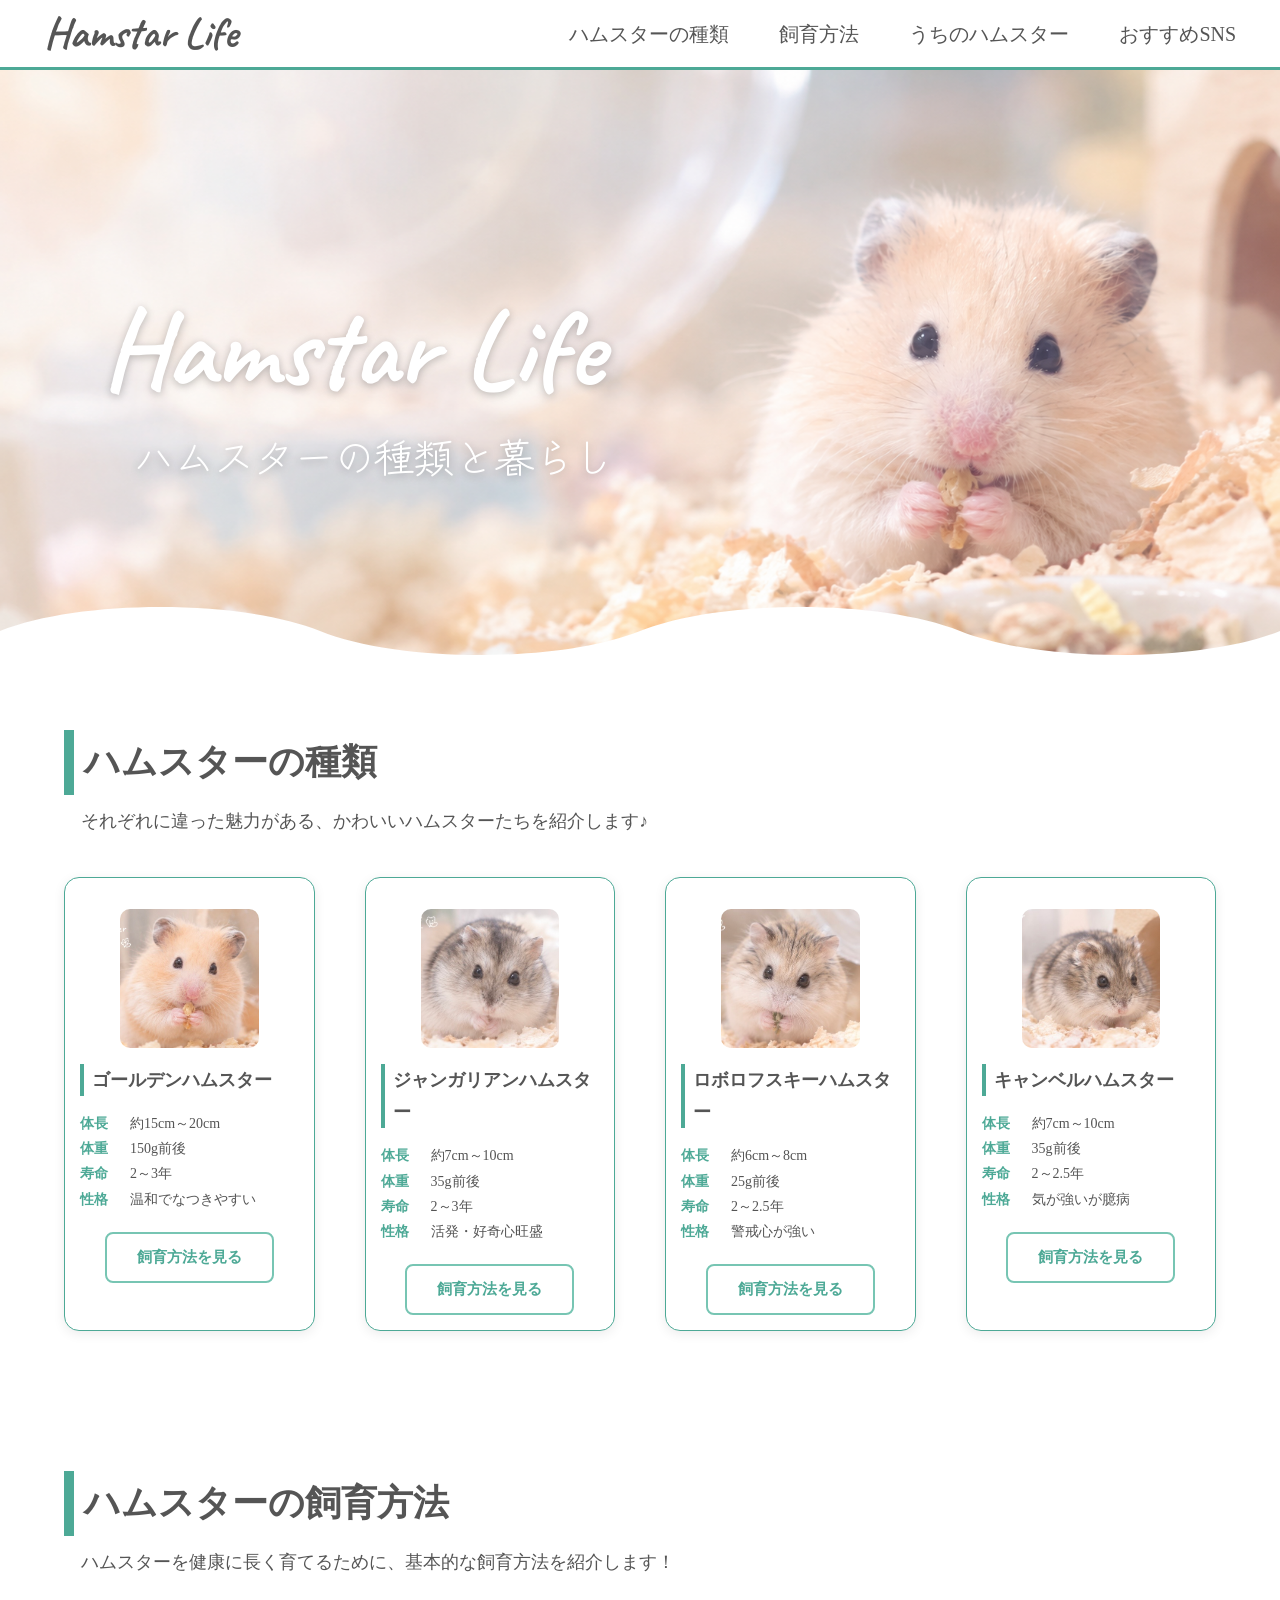
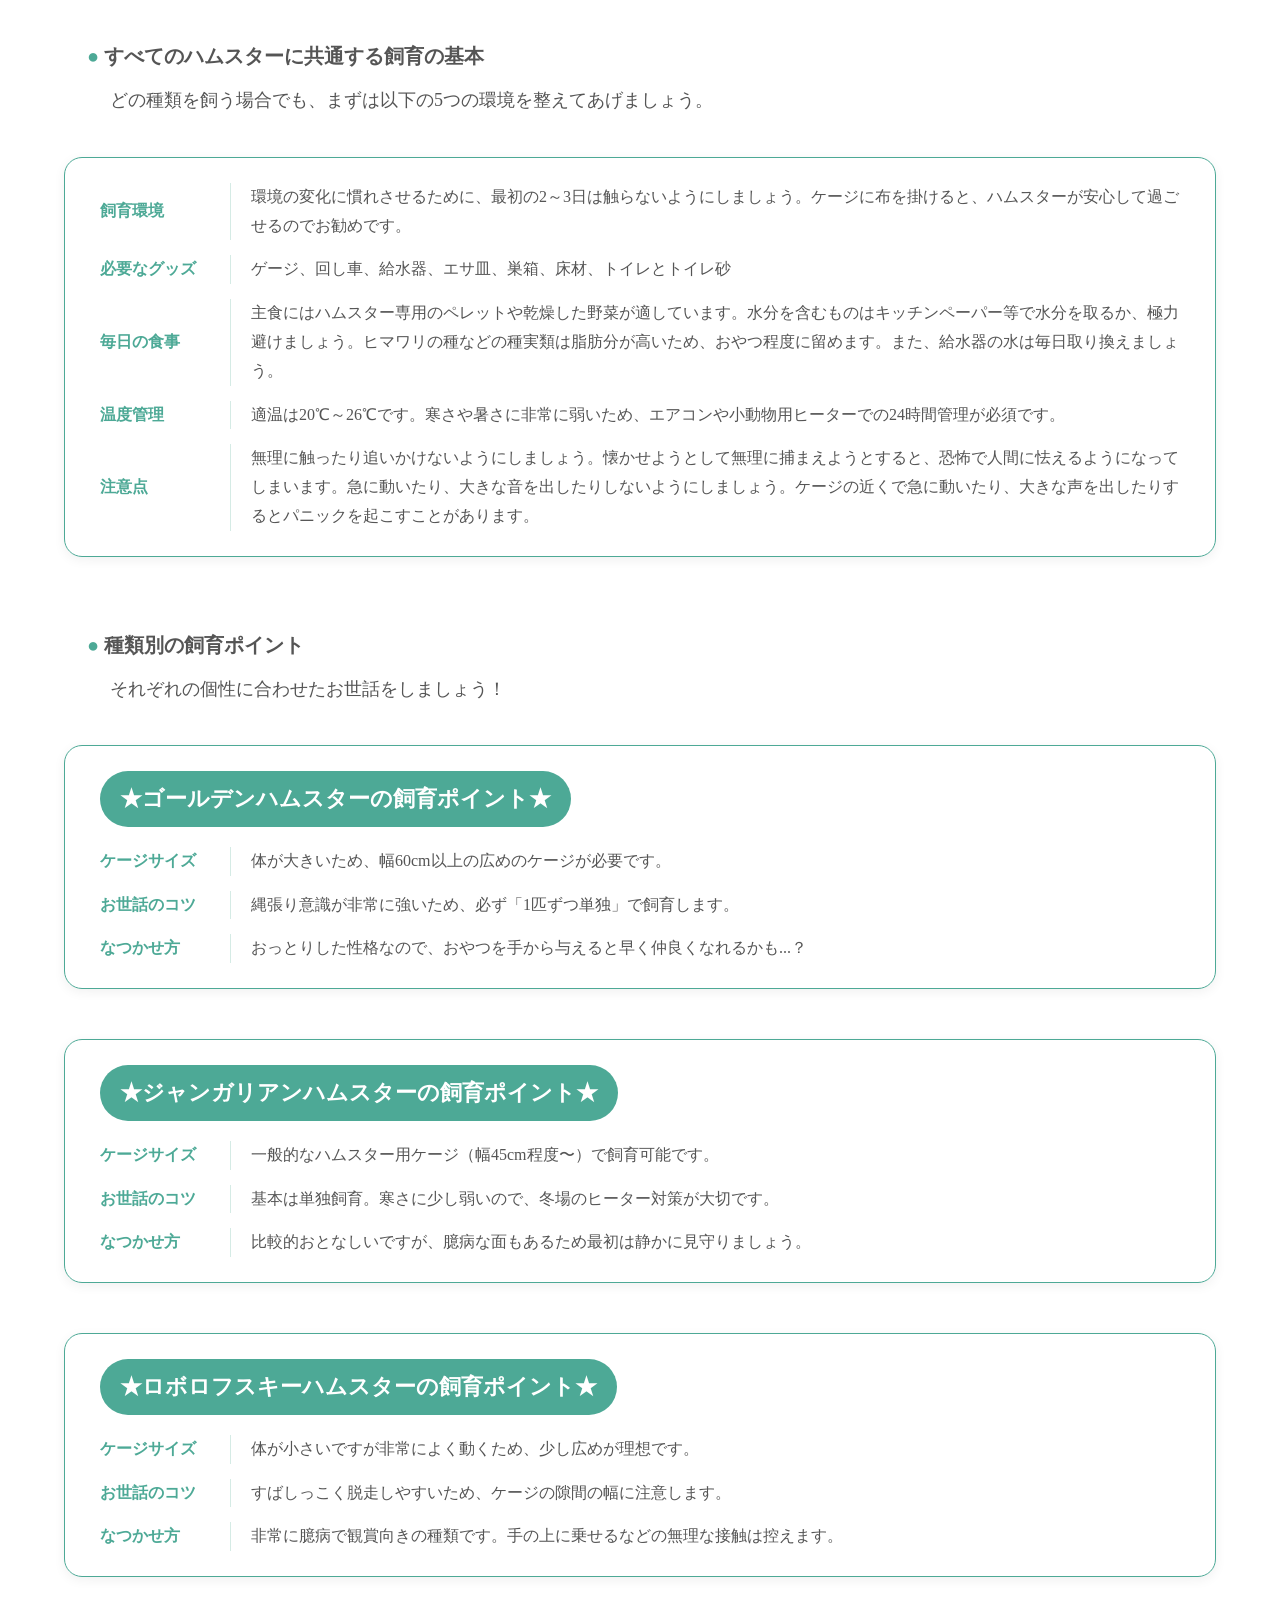
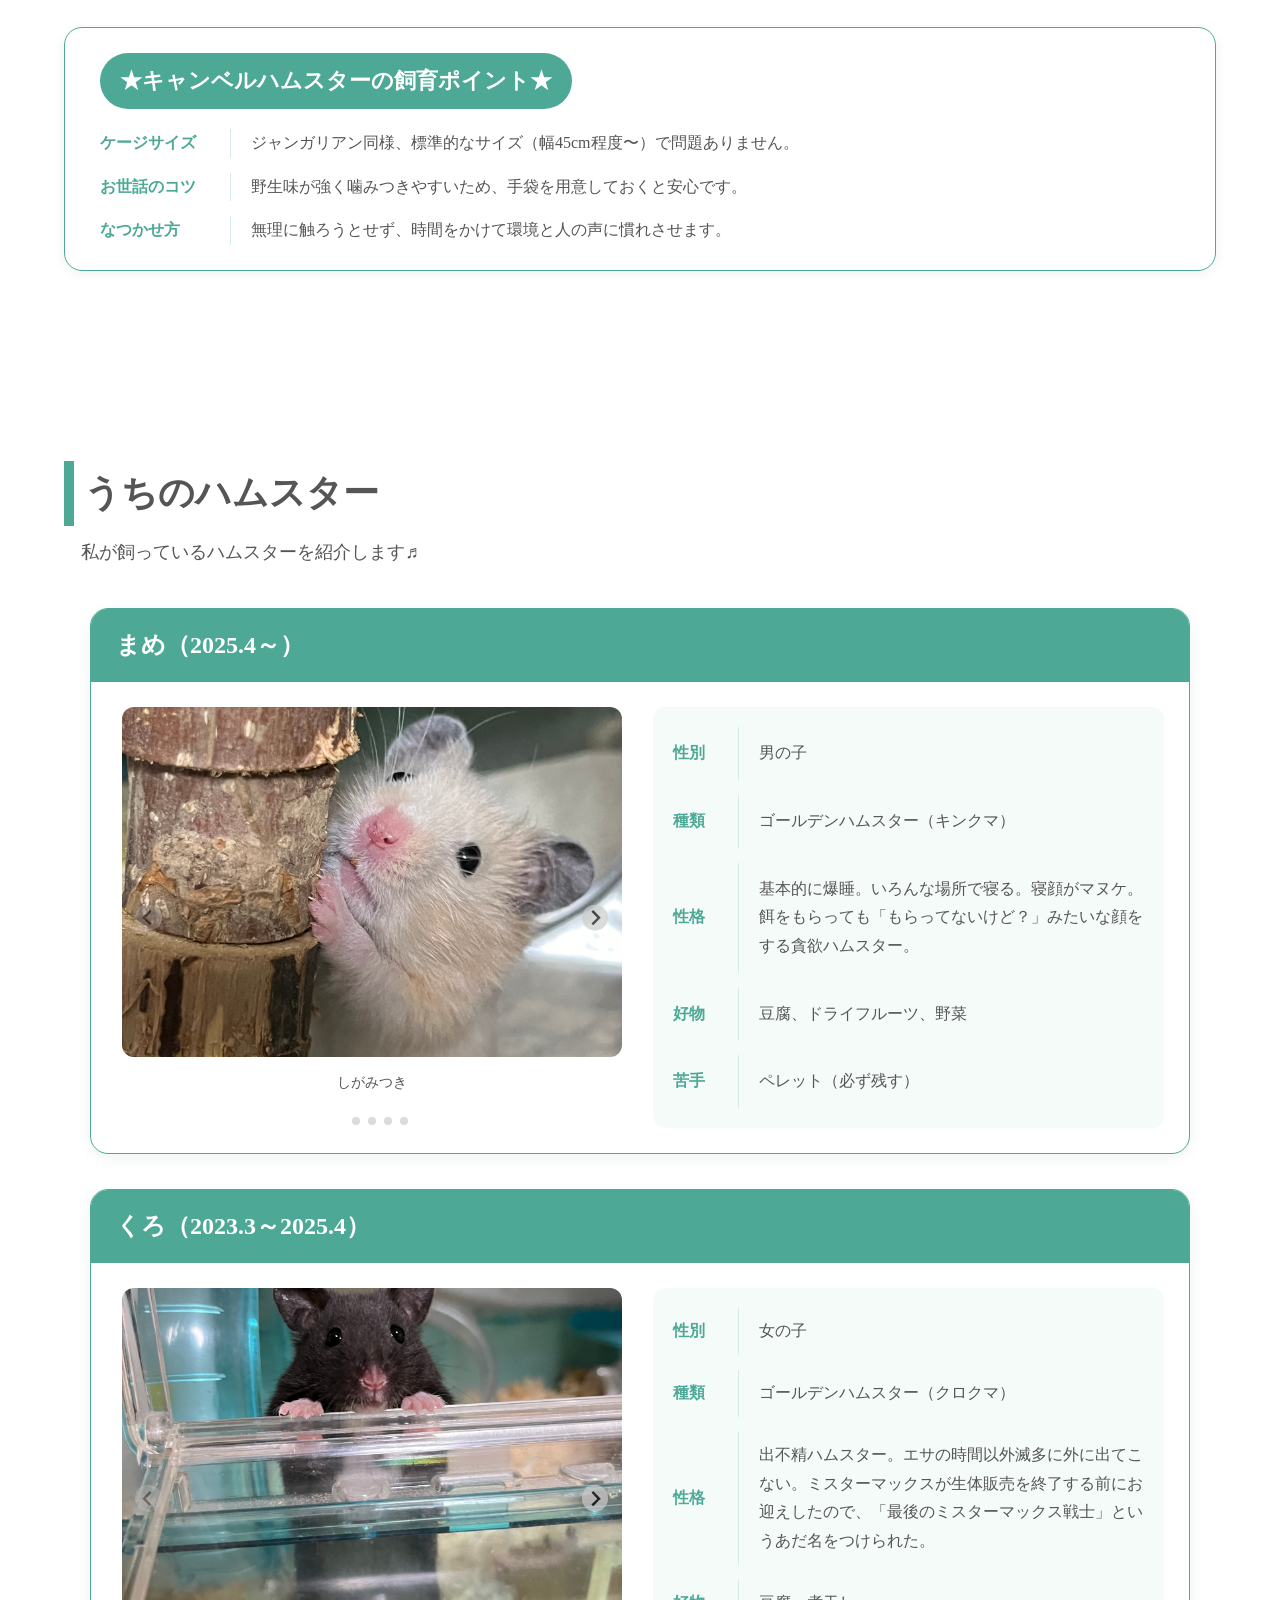
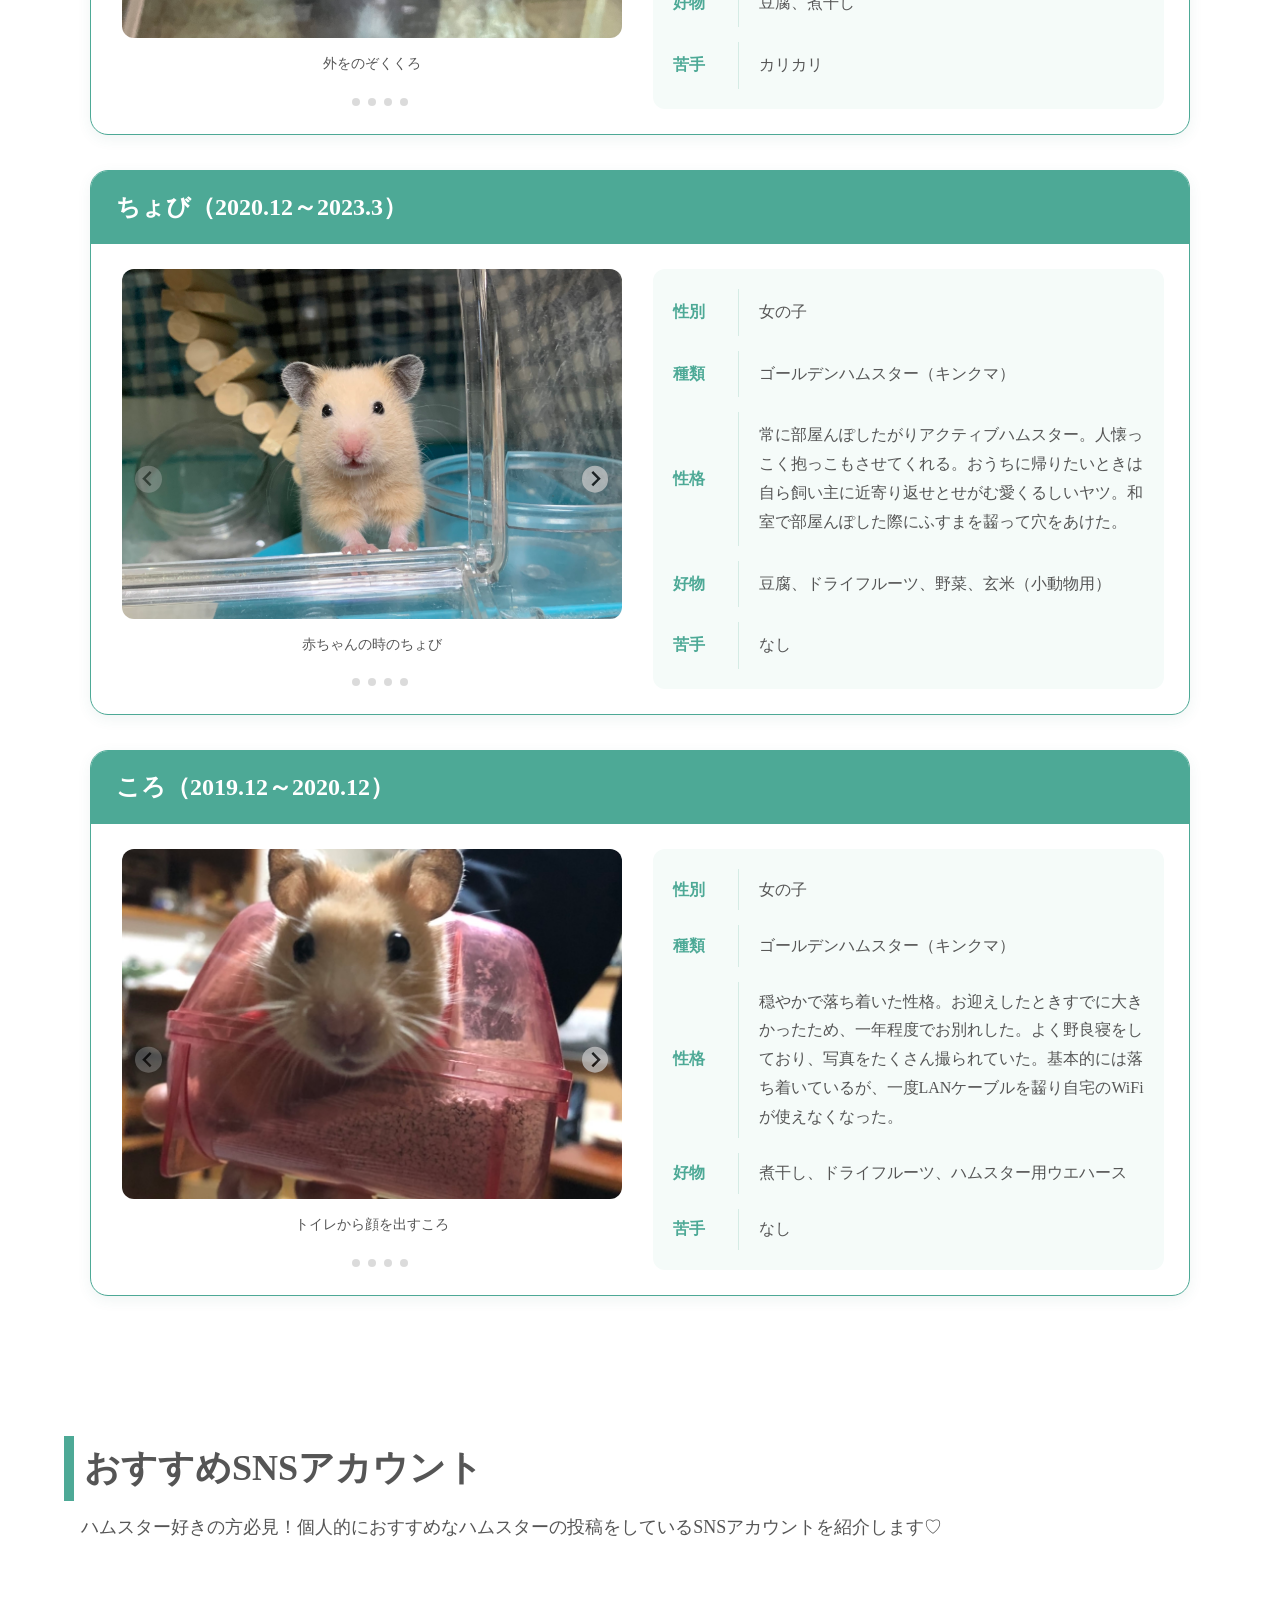
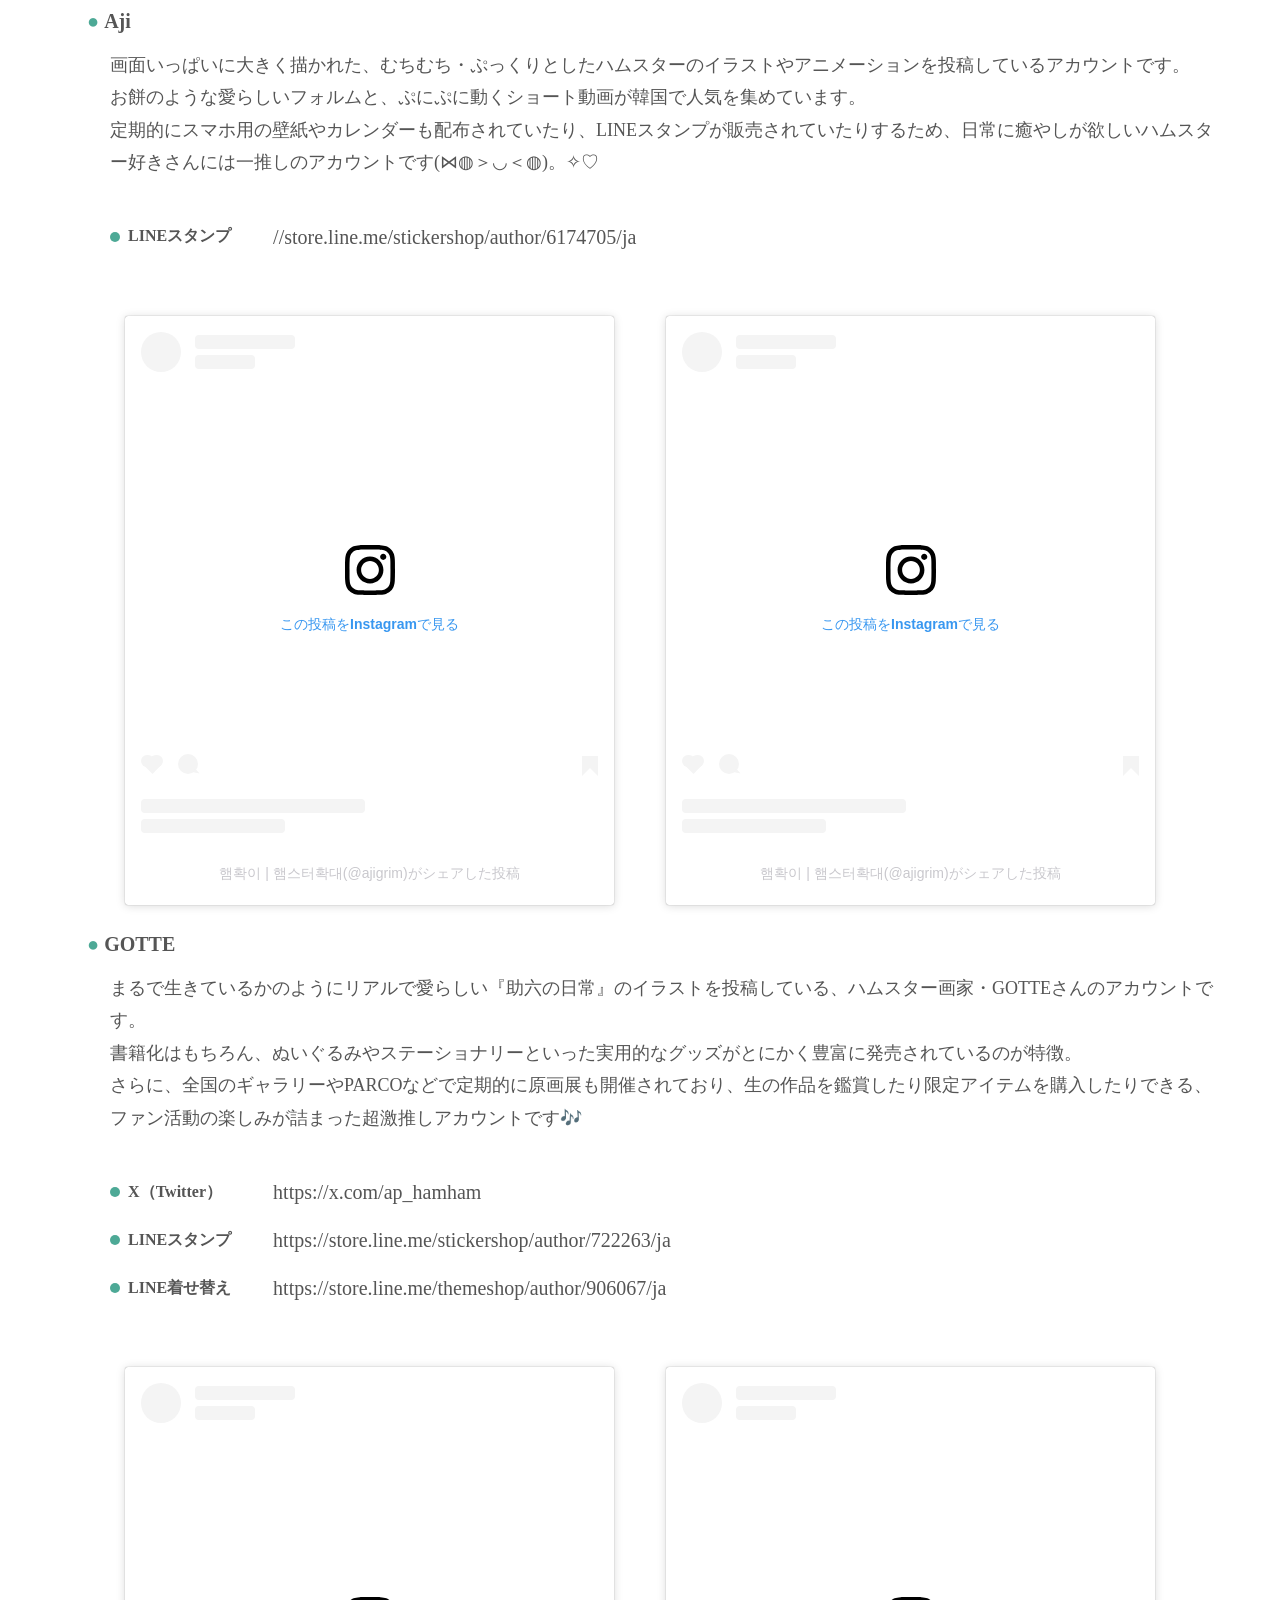
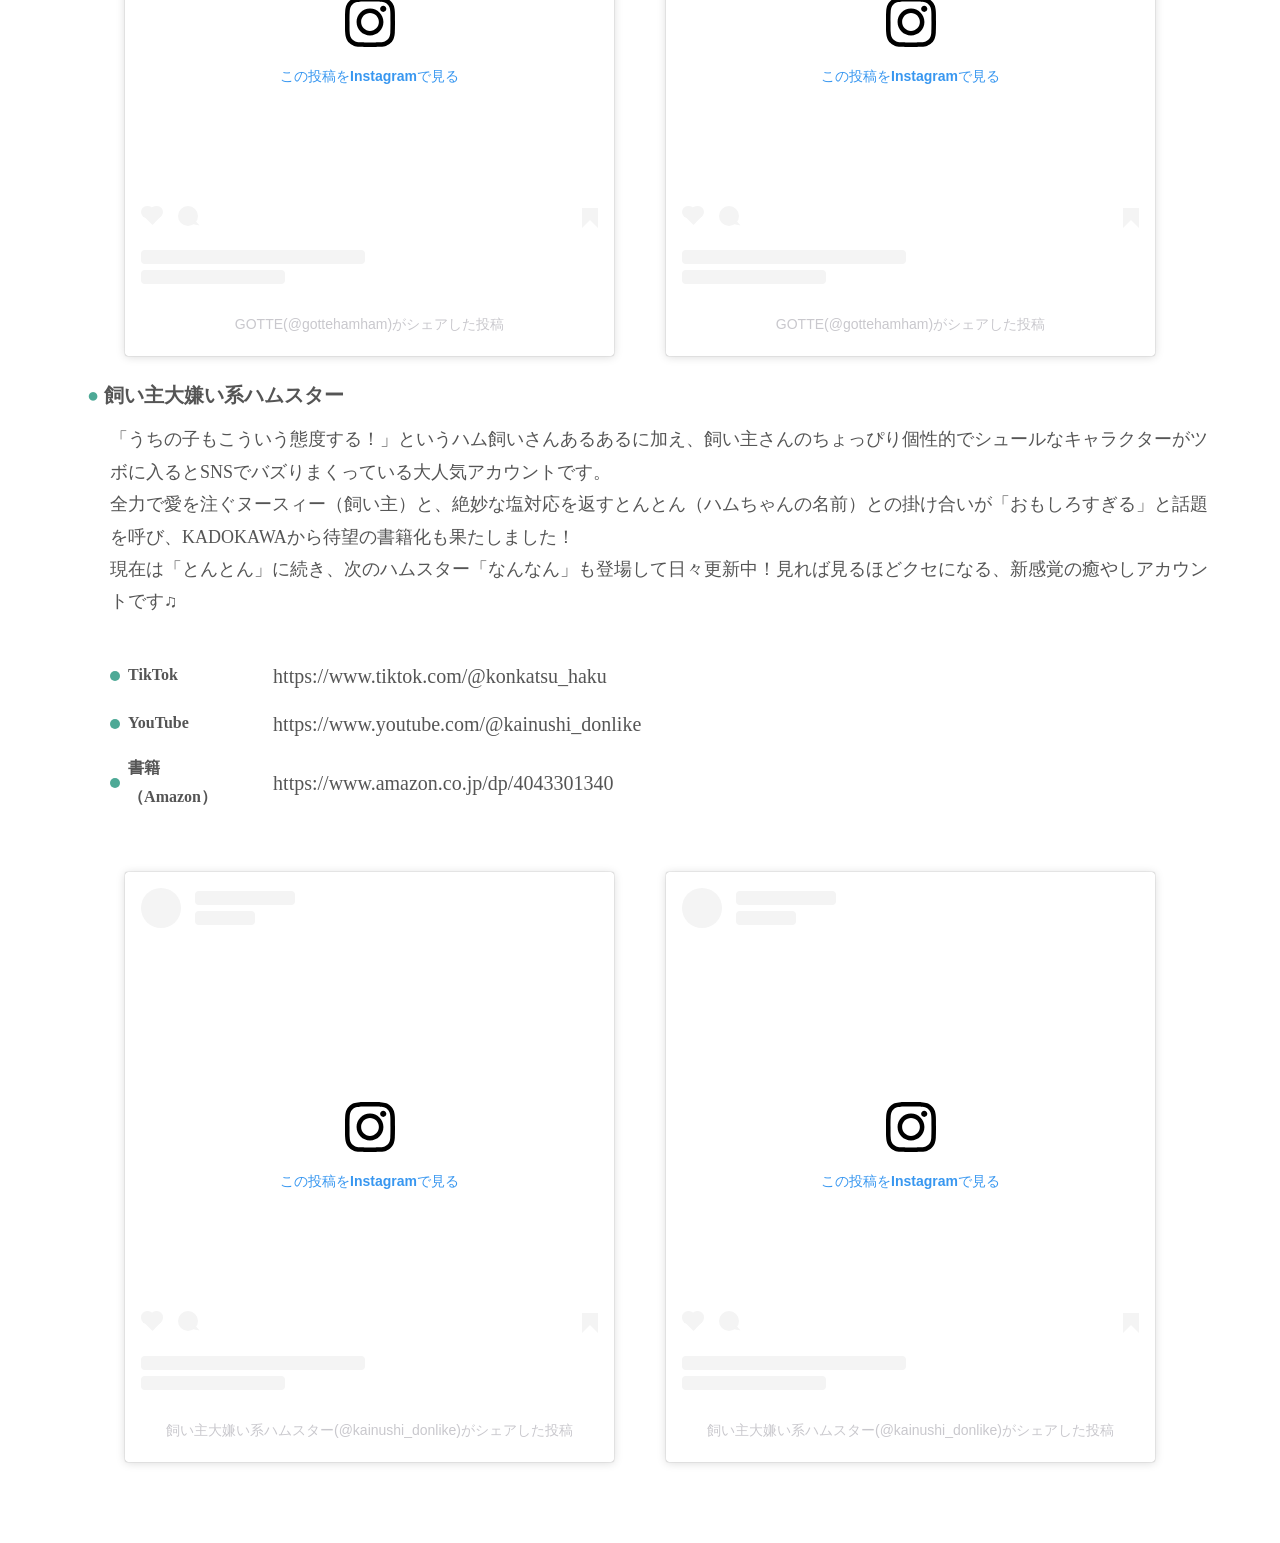
==== commit b4d6659a: "説明文を追加" ====
--- a/index.html
+++ b/index.html
@@ -240,13 +240,13 @@
                         <dt>種類</dt><dd>ゴールデンハムスター（クロクマ）</dd>
                         <dt>性格</dt><dd>出不精ハムスター。エサの時間以外滅多に外に出てこない。ミスターマックスが生体販売を終了する前にお迎えしたので、「最後のミスターマックス戦士」というあだ名をつけられた。</dd>
                         <dt>好物</dt><dd>豆腐、煮干し</dd>
-                        <dt>苦手</dt><dd></dd>
+                        <dt>苦手</dt><dd>カリカリ</dd>
                     </dl>
                 </article>
 
                 <!-- ちょび -->
                 <article class="my-humstar-card">
-                    <h2 class="my-humstar-title">ちょび（202.～202.）</h2>
+                    <h2 class="my-humstar-title">ちょび（2020.12～2023.3）</h2>
                     <!-- 画像スライダー -->
                     <section id="image-carousel-chobi" class="splide" aria-label="ちょびの写真">
                         <div class="splide__track">
@@ -263,15 +263,15 @@
                     <dl class="my-humstar-meta">
                         <dt>性別</dt><dd>女の子</dd>
                         <dt>種類</dt><dd>ゴールデンハムスター（キンクマ）</dd>
-                        <dt>性格</dt><dd>出不精ハムスター。エサの時間以外滅多に外に出てこない。</dd>
-                        <dt>好物</dt><dd>豆腐、煮干し</dd>
-                        <dt>苦手</dt><dd></dd>
+                        <dt>性格</dt><dd>常に部屋んぽしたがりアクティブハムスター。人懐っこく抱っこもさせてくれる。おうちに帰りたいときは自ら飼い主に近寄り返せとせがむ愛くるしいヤツ。和室で部屋んぽした際にふすまを齧って穴をあけた。</dd>
+                        <dt>好物</dt><dd>豆腐、ドライフルーツ、野菜、玄米（小動物用）</dd>
+                        <dt>苦手</dt><dd>なし</dd>
                     </dl>
                 </article>
 
                 <!-- ころ -->
                 <article class="my-humstar-card">
-                    <h2 class="my-humstar-title">ころ（202.～202.）</h2>
+                    <h2 class="my-humstar-title">ころ（2019.12～2020.12）</h2>
                     <!-- 画像スライダー -->
                     <section id="image-carousel-koro" class="splide" aria-label="ころの写真">
                         <div class="splide__track">
@@ -288,9 +288,9 @@
                     <dl class="my-humstar-meta">
                         <dt>性別</dt><dd>女の子</dd>
                         <dt>種類</dt><dd>ゴールデンハムスター（キンクマ）</dd>
-                        <dt>性格</dt><dd>出不精ハムスター。エサの時間以外滅多に外に出てこない。</dd>
-                        <dt>好物</dt><dd>豆腐、煮干し</dd>
-                        <dt>苦手</dt><dd></dd>
+                        <dt>性格</dt><dd>穏やかで落ち着いた性格。お迎えしたときすでに大きかったため、一年程度でお別れした。よく野良寝をしており、写真をたくさん撮られていた。基本的には落ち着いているが、一度LANケーブルを齧り自宅のWiFiが使えなくなった。</dd>
+                        <dt>好物</dt><dd>煮干し、ドライフルーツ、ハムスター用ウエハース</dd>
+                        <dt>苦手</dt><dd>なし</dd>
                     </dl>
                 </article>
             </div>
--- a/style.css
+++ b/style.css
@@ -514,6 +514,8 @@
 
 /* 説明文 */
 .my-humstar-meta dd {
+    display: flex;
+    align-items: center; /* 説明文を縦方向の中央に配置 */
     min-width: 0;
     margin: 0;
     padding-left: 20px;
